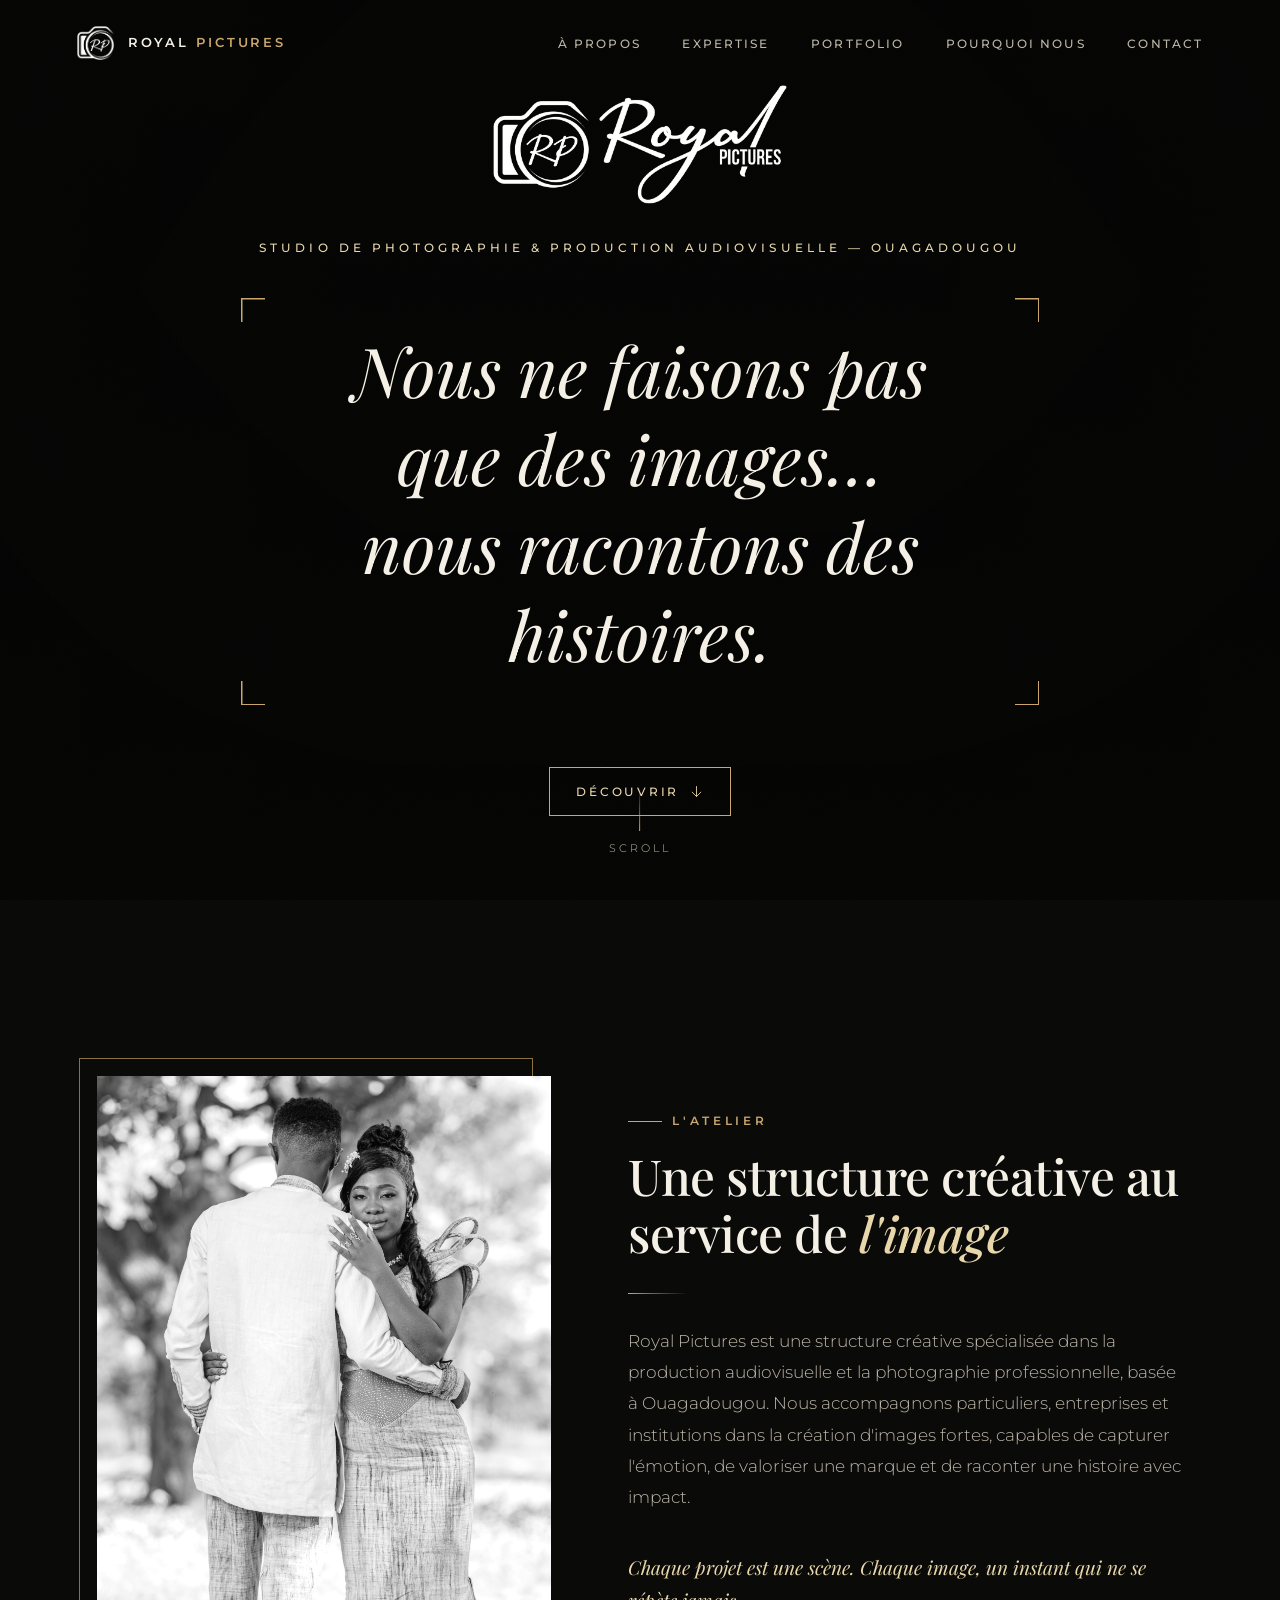
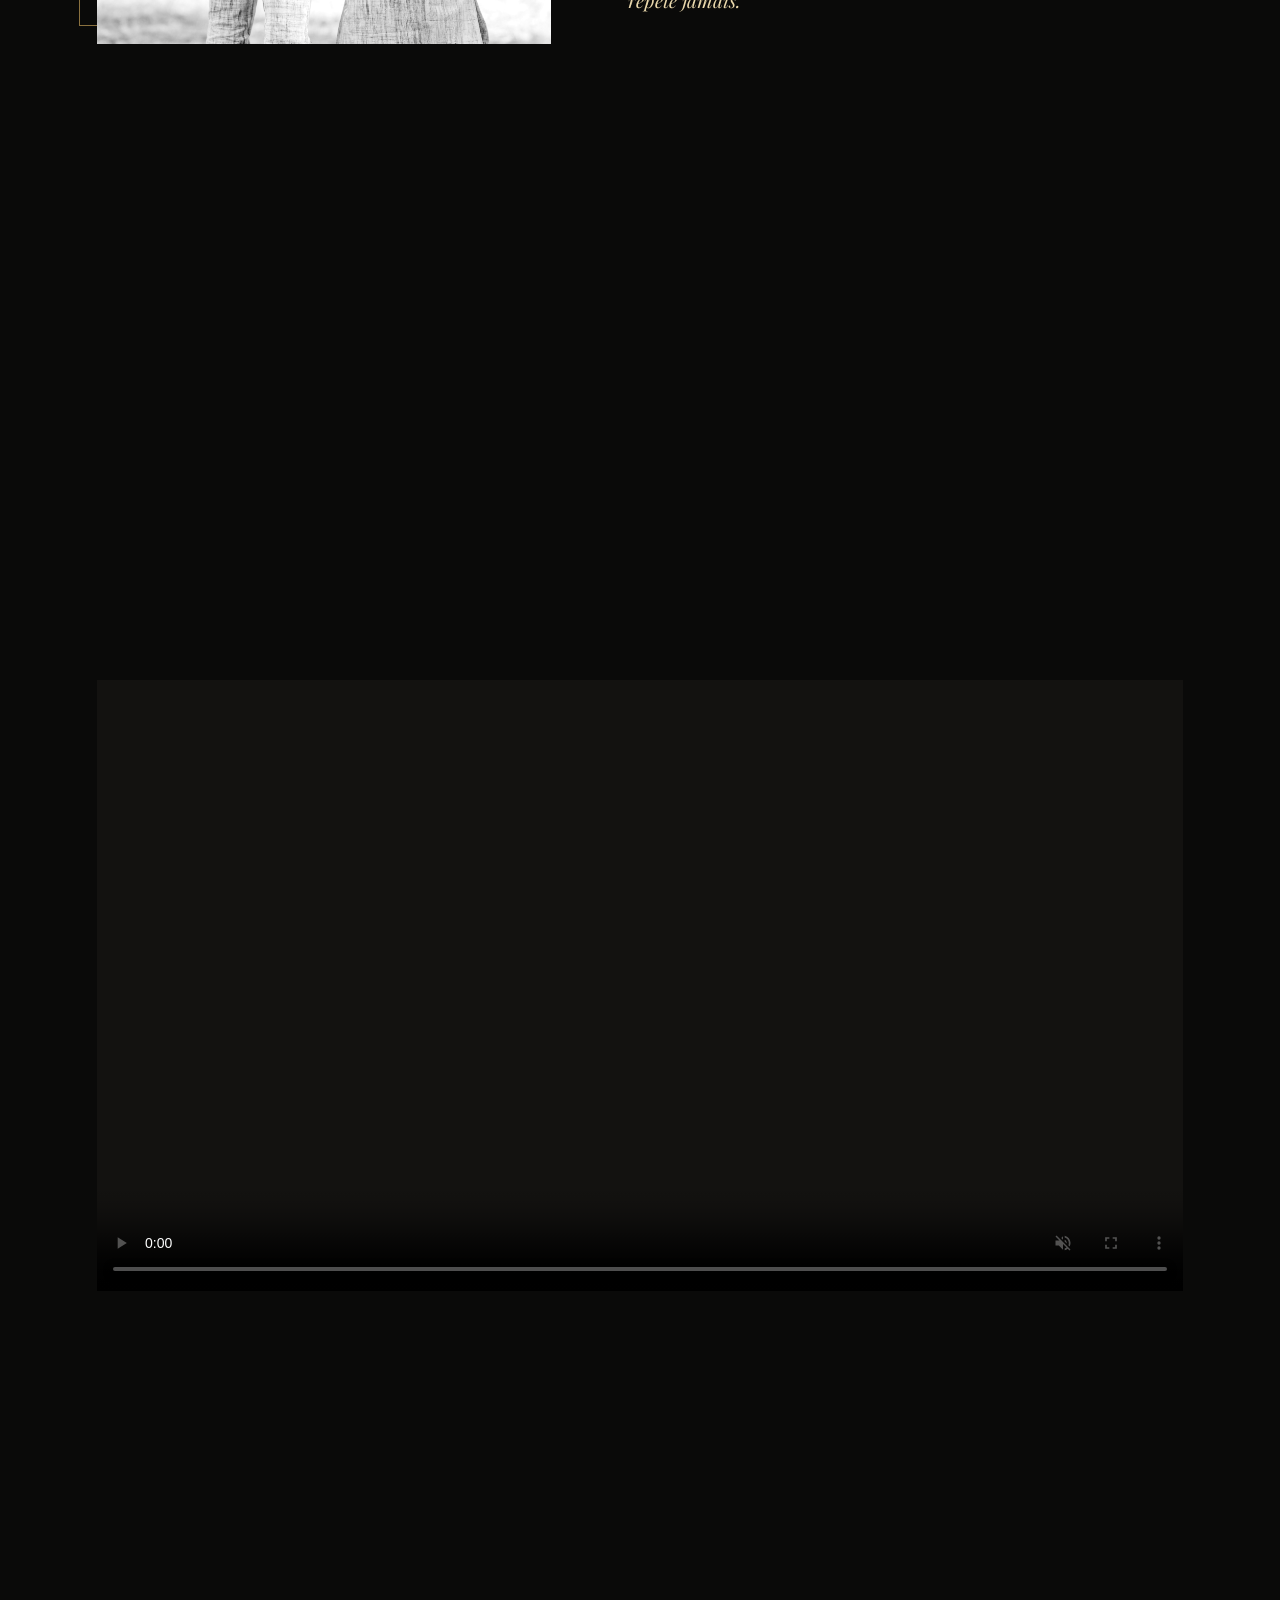
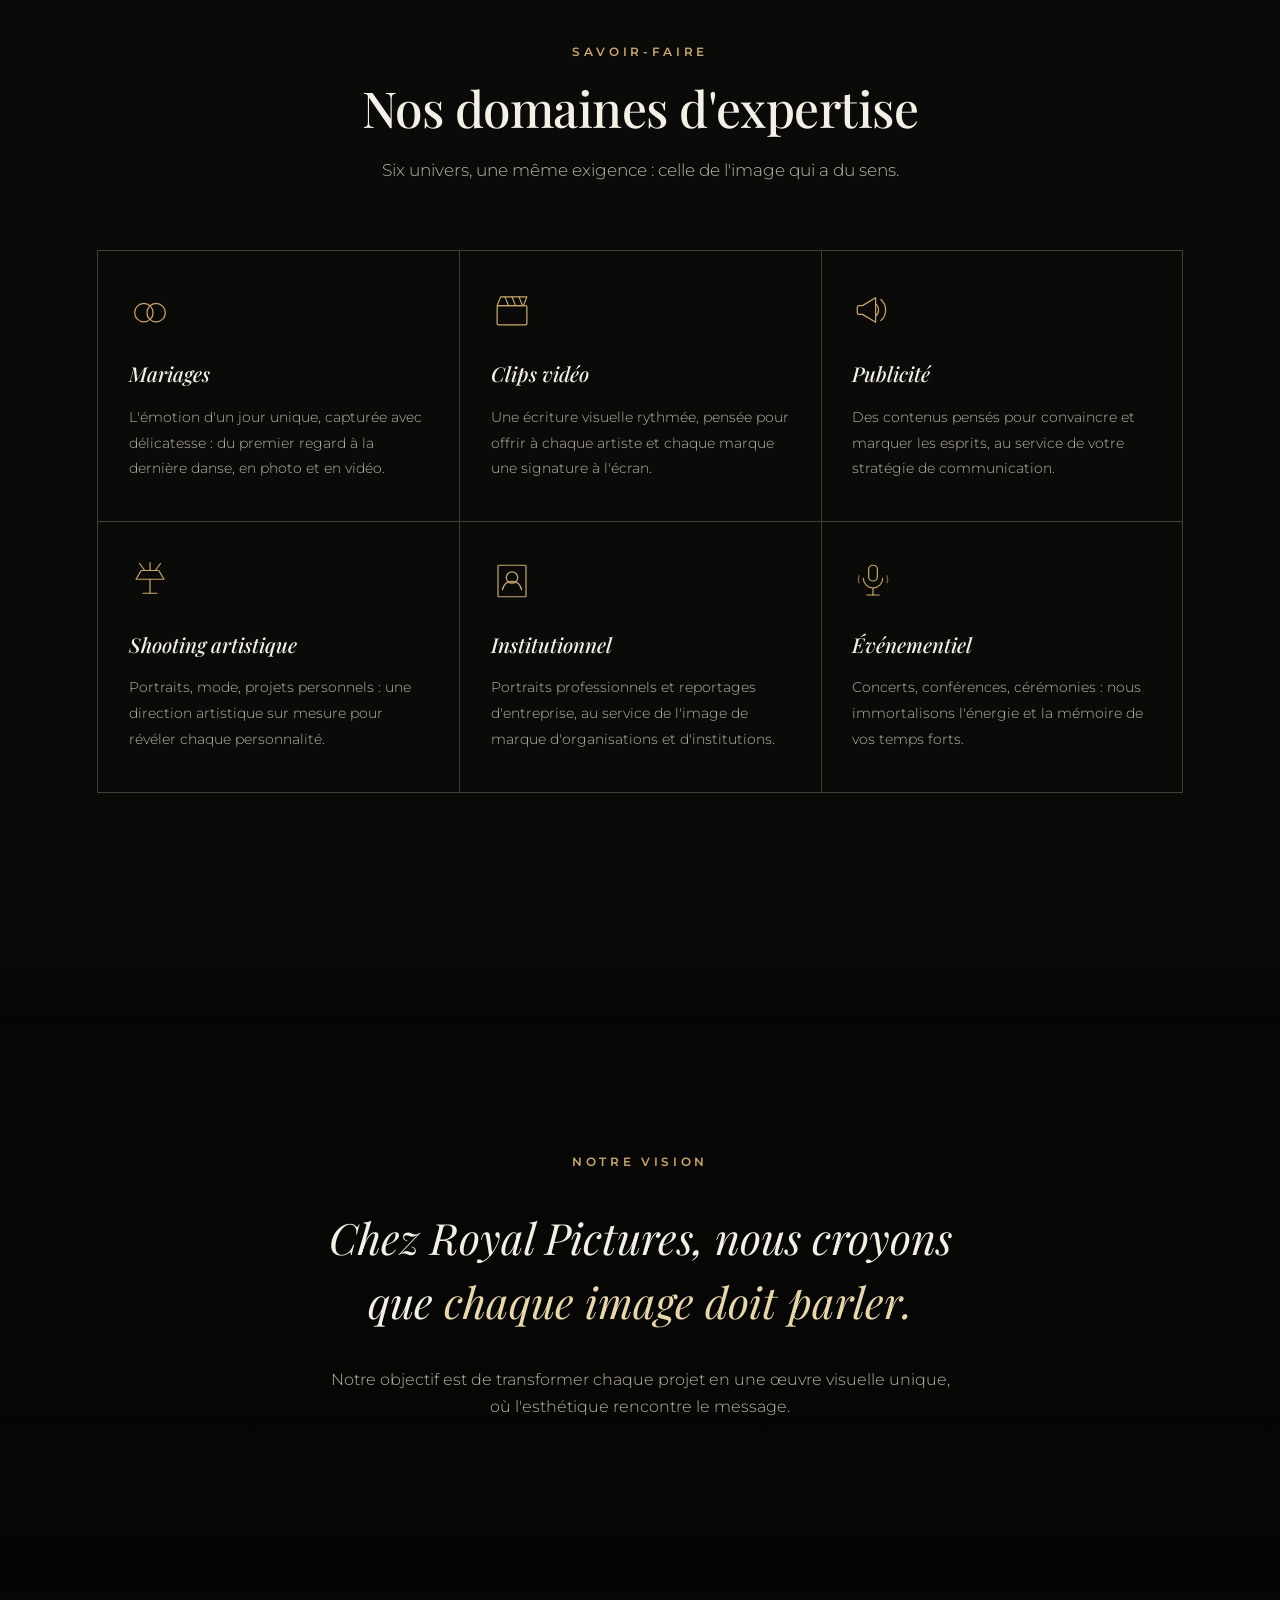
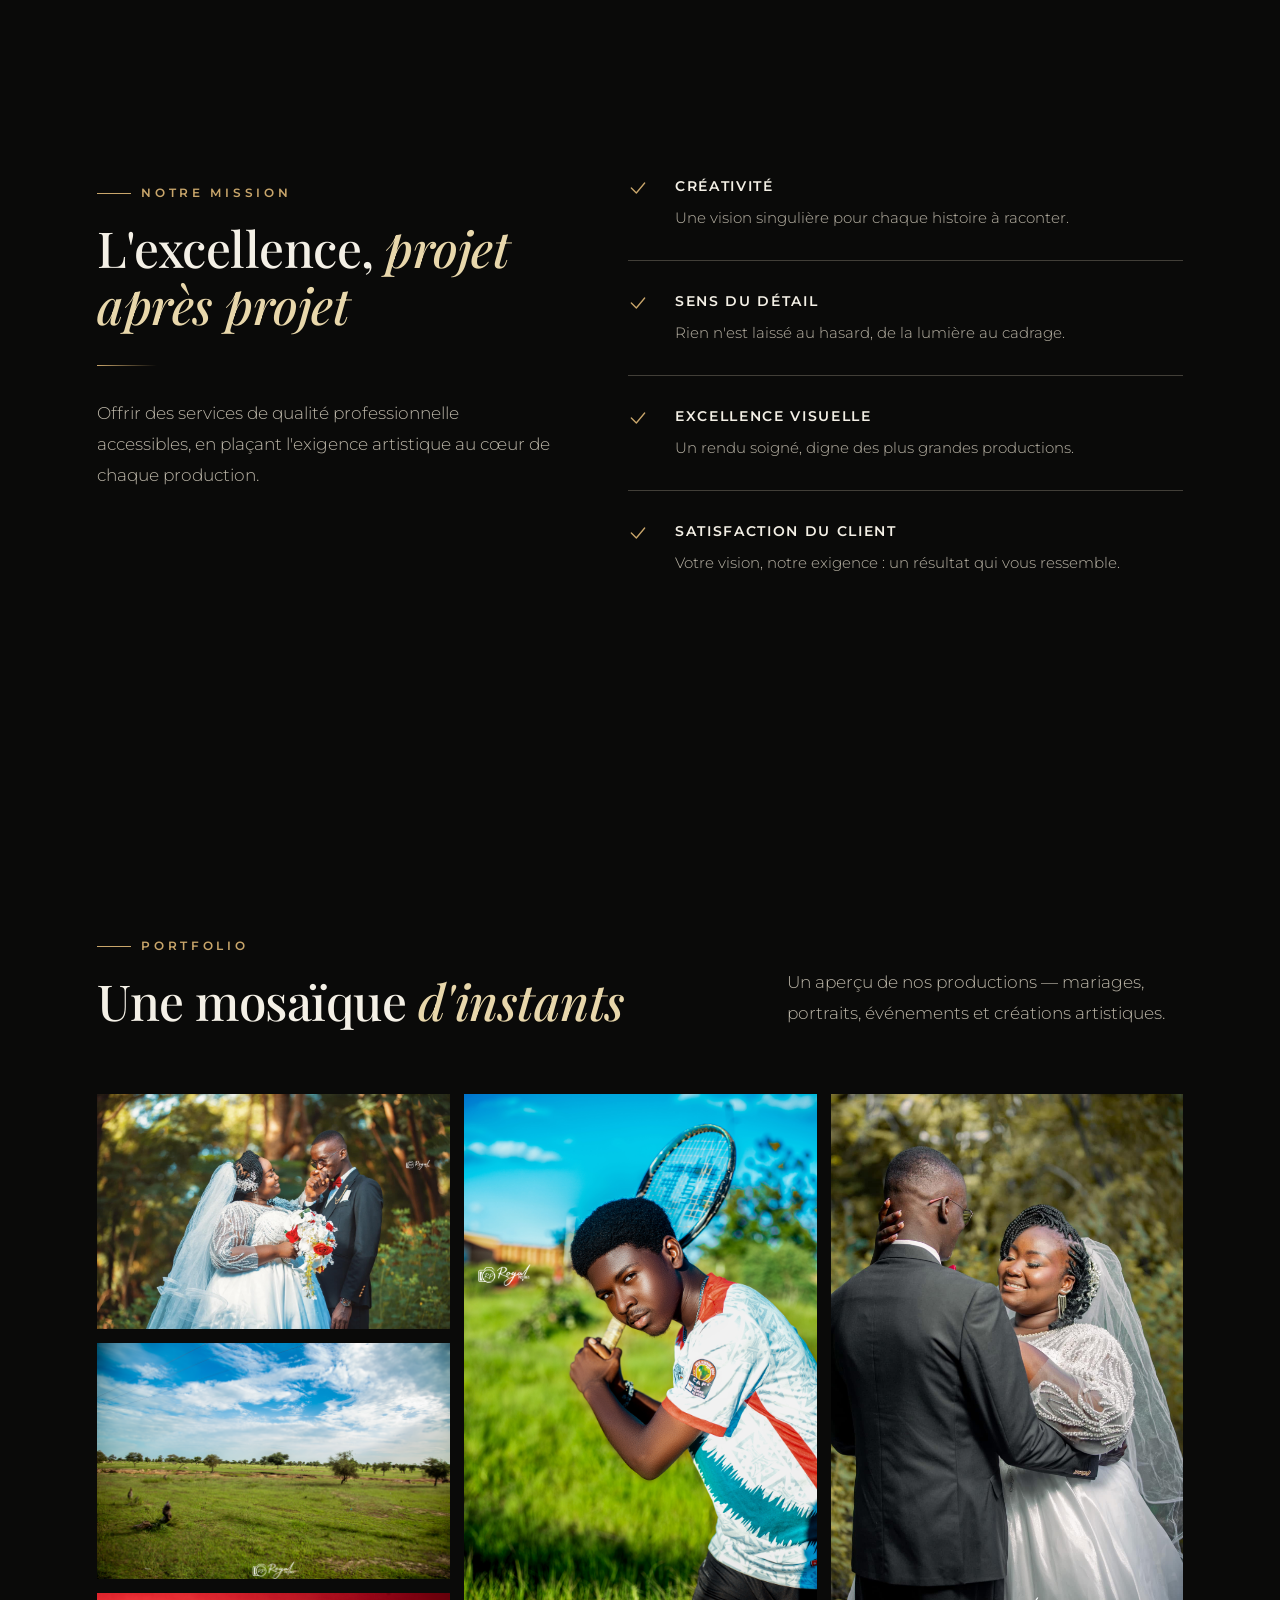
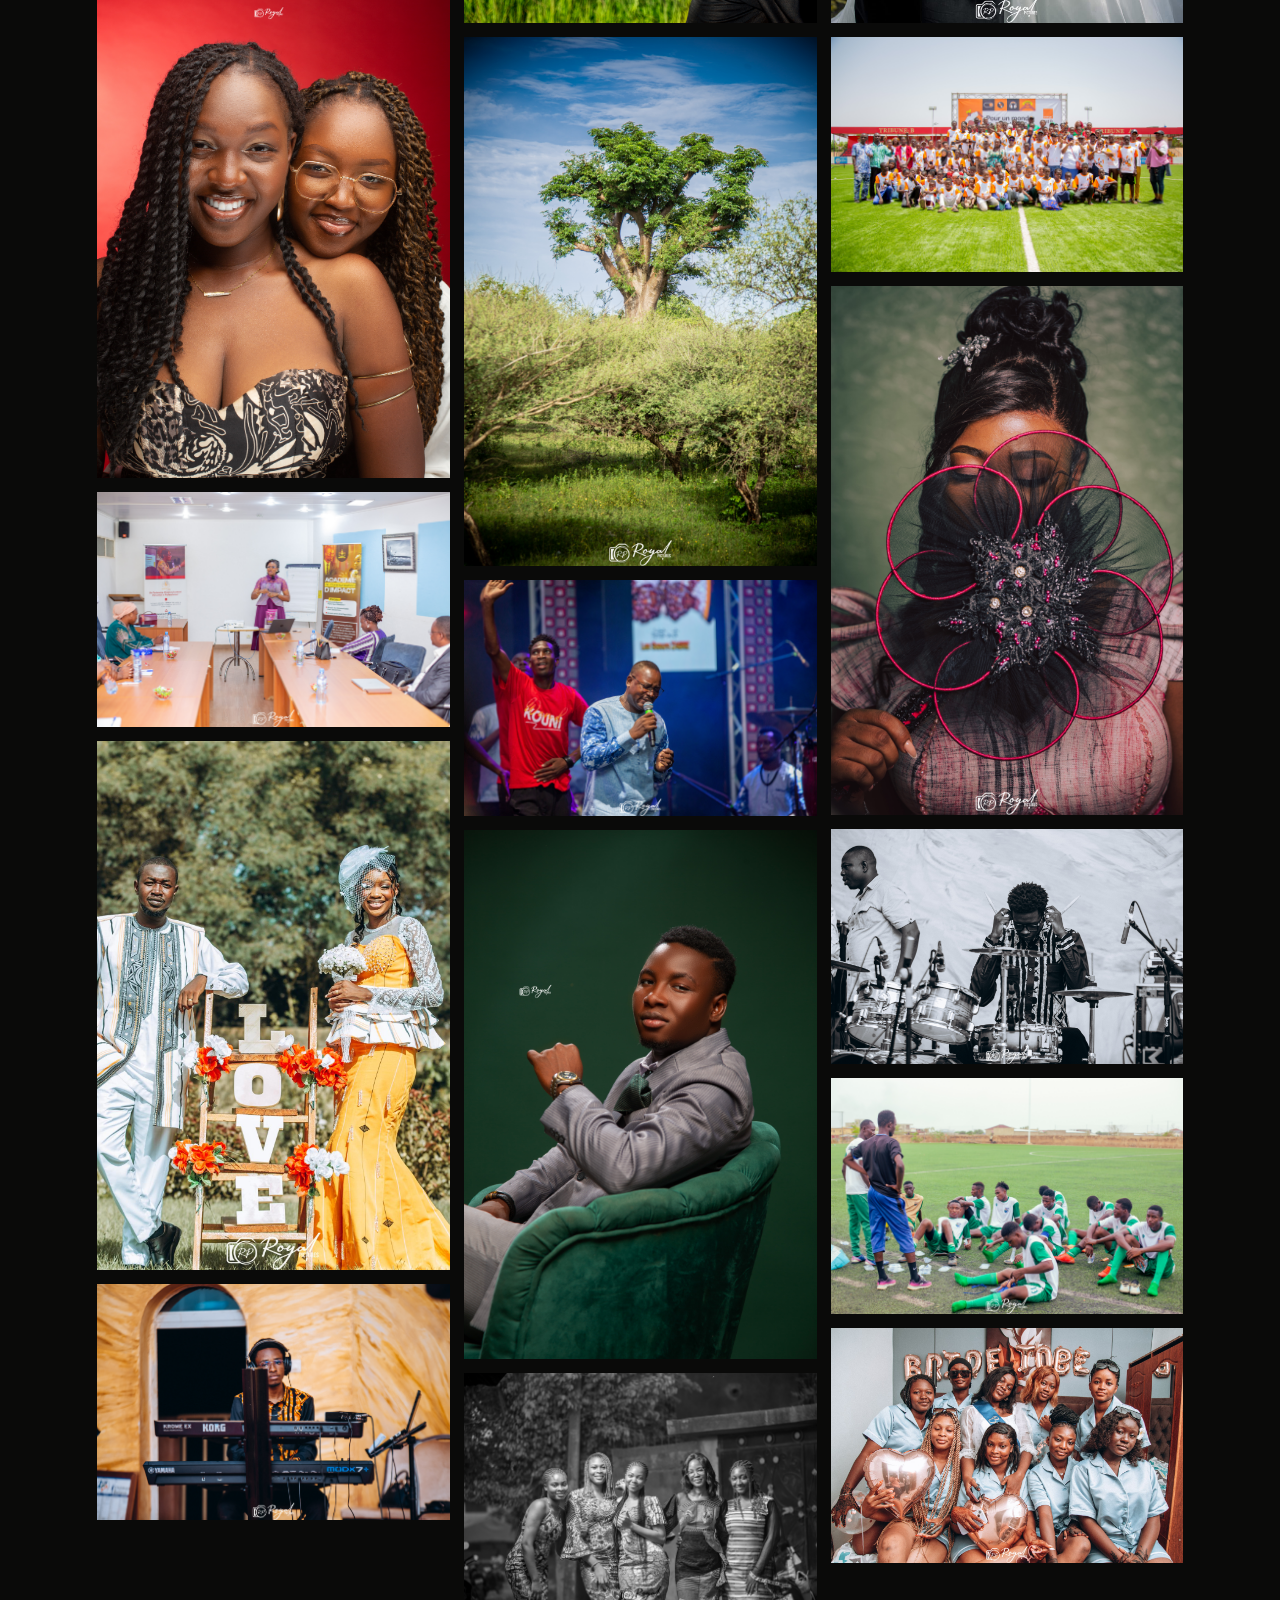
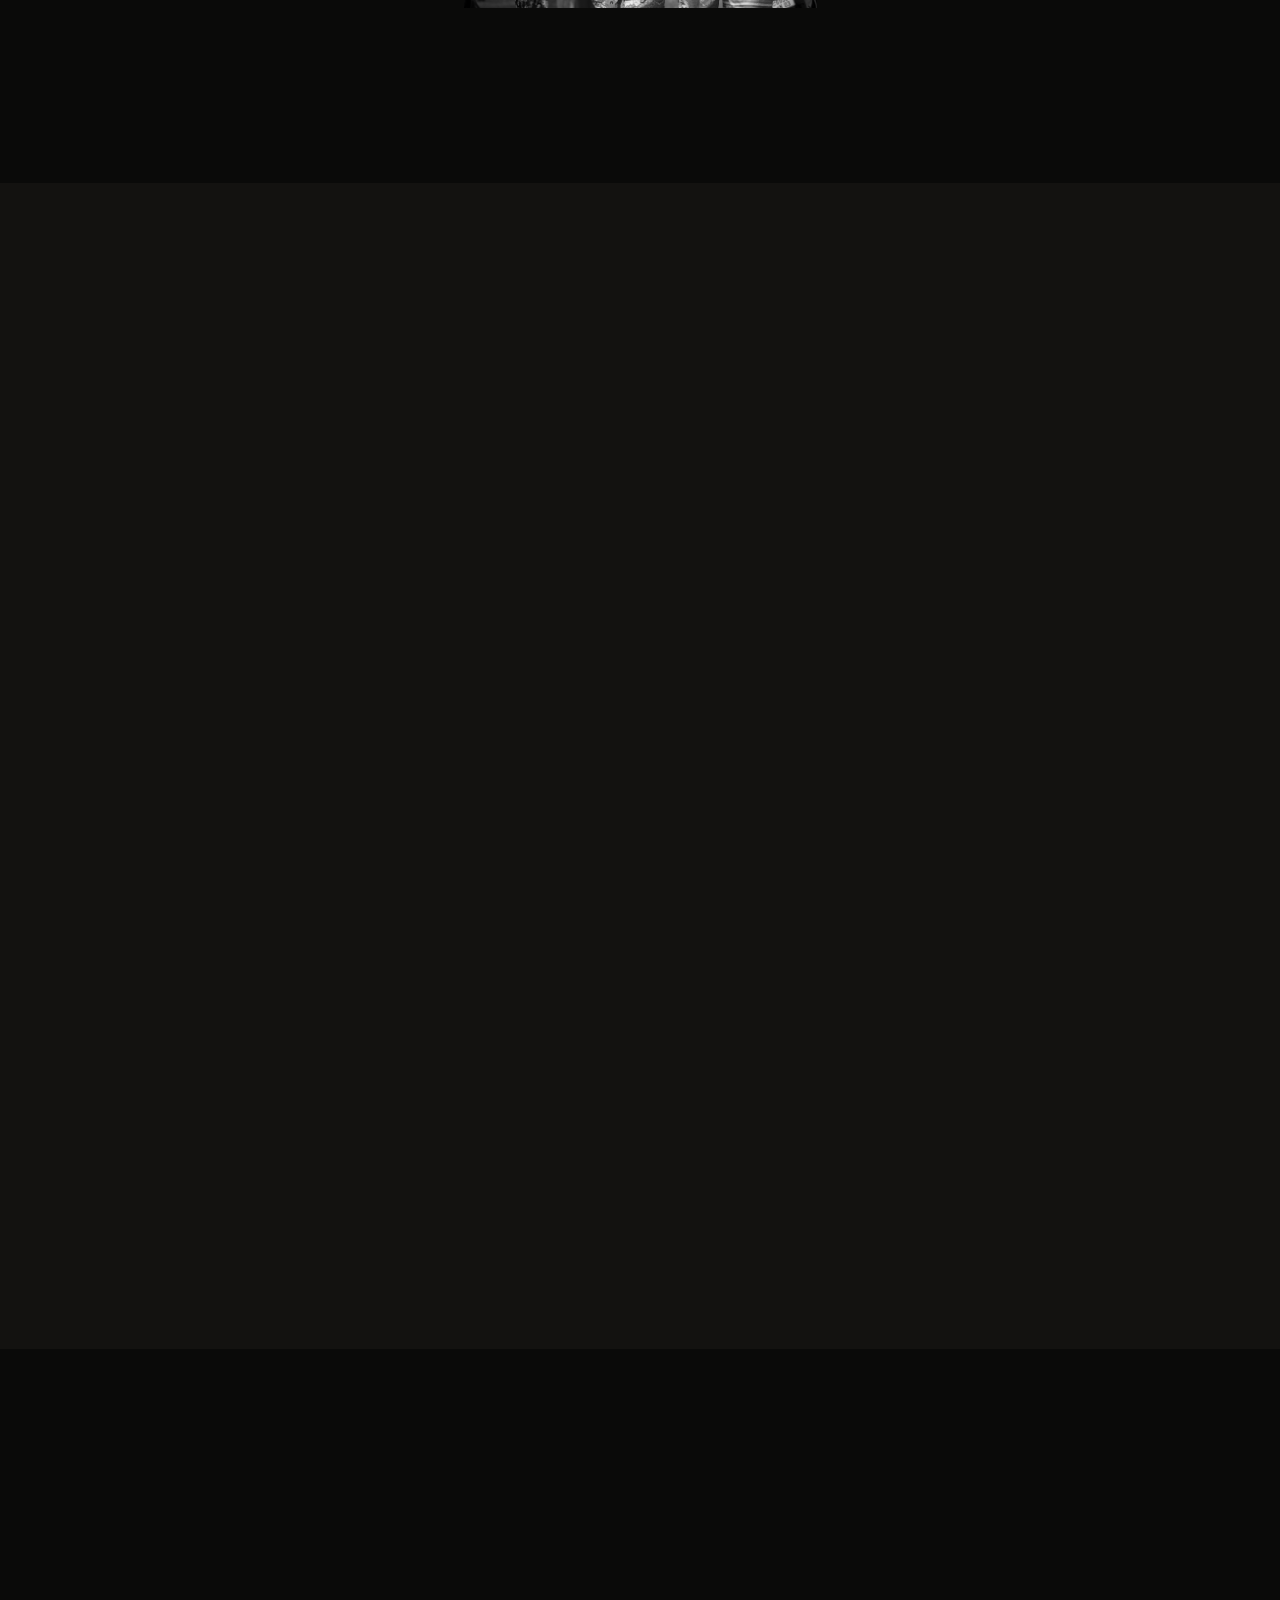
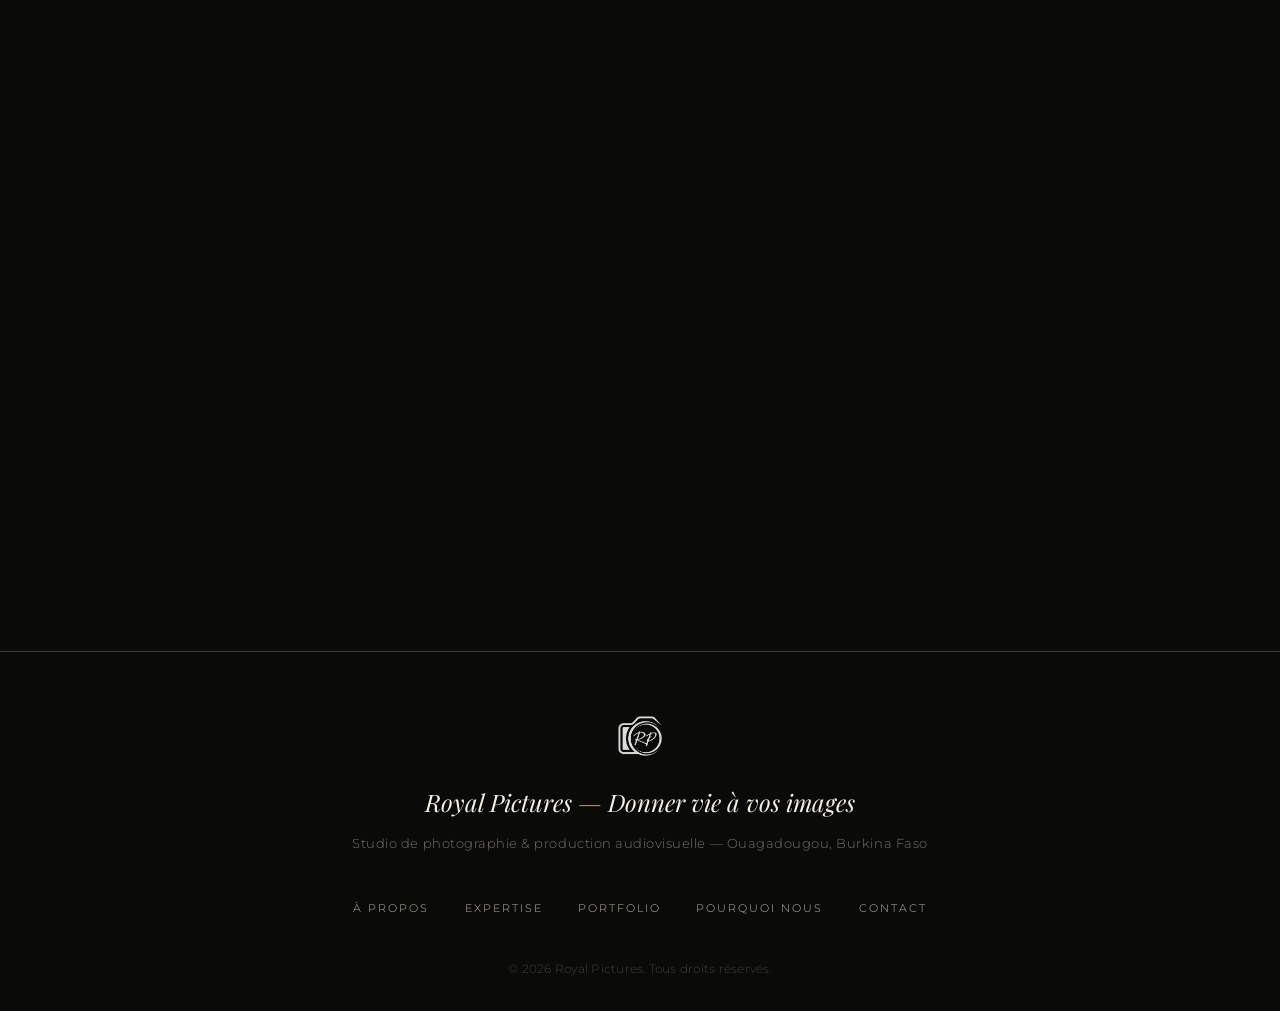
==== index.html @ 2897d371 "Premier Commit" ====
<!DOCTYPE html>
<html lang="fr">
<head>
<meta charset="UTF-8">
<meta name="viewport" content="width=device-width, initial-scale=1.0">
<title>Royal Pictures — Studio de Photographie &amp; Production Audiovisuelle | Ouagadougou</title>
<meta name="description" content="Royal Pictures — Studio de photographie et production audiovisuelle à Ouagadougou, Burkina Faso. Mariages, clips vidéo, publicité, portraits institutionnels et captation d'événements.">
<link rel="preconnect" href="https://fonts.googleapis.com">
<link rel="preconnect" href="https://fonts.gstatic.com" crossorigin>
<link href="https://fonts.googleapis.com/css2?family=Playfair+Display:ital,wght@0,400;0,500;0,600;0,700;1,400;1,500;1,600&family=Montserrat:wght@300;400;500;600;700&display=swap" rel="stylesheet">
<link rel="icon" href="data:image/svg+xml,<svg xmlns=%22http://www.w3.org/2000/svg%22 viewBox=%220 0 100 100%22><circle cx=%2250%22 cy=%2250%22 r=%2246%22 fill=%22%230b0b0a%22 stroke=%22%23c9a66b%22 stroke-width=%223%22/><text x=%2250%22 y=%2262%22 font-family=%22Georgia,serif%22 font-size=%2242%22 fill=%22%23c9a66b%22 text-anchor=%22middle%22>R</text></svg>">

<link rel="stylesheet" href="css/style.css">
</head>
<body>

<div class="grain" aria-hidden="true"></div>

<!-- ============ NAVIGATION ============ -->
<nav class="nav" id="nav">
  <a href="#top" class="nav__brand">
    <img src="assets/images/logo-icon.png" alt="Royal Pictures">
    <span class="nav__brand-text">ROYAL <span>PICTURES</span></span>
  </a>
  <ul class="nav__links">
    <li><a href="#apropos">À propos</a></li>
    <li><a href="#expertise">Expertise</a></li>
    <li><a href="#portfolio">Portfolio</a></li>
    <li><a href="#pourquoi">Pourquoi nous</a></li>
    <li><a href="#contact">Contact</a></li>
  </ul>
  <button class="nav__toggle" id="navToggle" aria-label="Ouvrir le menu" aria-expanded="false">
    <span></span><span></span><span></span>
  </button>
</nav>

<div class="nav__mobile" id="navMobile">
  <a href="#apropos">À propos</a>
  <a href="#expertise">Expertise</a>
  <a href="#portfolio">Portfolio</a>
  <a href="#pourquoi">Pourquoi nous</a>
  <a href="#contact">Contact</a>
</div>

<!-- ============ HERO ============ -->
<header class="hero" id="top">
  <!-- REMPLACER PAR VRAIE PHOTO/VIDÉO DU STUDIO (image de couverture immersive) -->
  <div class="hero__bg" id="heroBg"></div>
  <div class="hero__overlay"></div>
  <div class="hero__content">
    <img src="assets/images/logo-full.png" alt="Royal Pictures" class="hero__mark reveal">
    <span class="hero__eyebrow reveal reveal-delay-1">Studio de photographie &amp; production audiovisuelle — Ouagadougou</span>
    <div class="hero__frame frame-corners frame-corners--static reveal reveal-delay-2">
      <h1 class="hero__title">Nous ne faisons pas que des images…<br><span class="thin">nous racontons des histoires.</span></h1>
    </div>
    <div class="hero__cta reveal reveal-delay-3">
      <a href="#apropos" class="btn btn--gold">
        Découvrir
        <svg viewBox="0 0 24 24" fill="none" stroke="currentColor" stroke-width="1.4" stroke-linecap="round"><path d="M12 4v16M5 13l7 7 7-7"/></svg>
      </a>
    </div>
  </div>
  <div class="hero__scroll">
    <span class="hero__scroll-line"></span>
    <span class="hero__scroll-label">Scroll</span>
  </div>
</header>

<!-- ============ À PROPOS ============ -->
<section class="section about" id="apropos">
  <div class="container">
    <div class="about__grid">
      <div class="about__media-wrap reveal">
        <div class="about__media">
          <!-- REMPLACER PAR VRAIE PHOTO DU STUDIO / ÉQUIPE EN ACTION -->
          <img src="assets\images\Tradi_homme_dos__un_peu_NB_centralisé.jpeg" alt="Royal Pictures en tournage">
        </div>
      </div>
      <div class="about__text reveal reveal-delay-1">
        <span class="eyebrow">L'atelier</span>
        <h2 class="section-title">Une structure créative au service de <em>l'image</em></h2>
        <div class="rule-gold"></div>
        <p class="lede">
          Royal Pictures est une structure créative spécialisée dans la production audiovisuelle et la photographie professionnelle, basée à Ouagadougou. Nous accompagnons particuliers, entreprises et institutions dans la création d'images fortes, capables de capturer l'émotion, de valoriser une marque et de raconter une histoire avec impact.
        </p>
        <p class="about__signature">Chaque projet est une scène. Chaque image, un instant qui ne se répète jamais.</p>
      </div>
    </div>
  </div>
</section>

<!-- ============ SHOWREEL ============ -->
<section class="section showreel" id="showreel">
  <div class="container">
    <div class="showreel__head reveal">
      <span class="eyebrow">En mouvement</span>
      <h2 class="section-title">Voir <em>notre travail</em> en images</h2>
      <p class="lede">Un aperçu de notre approche du montage vidéo — rythme, lumière et narration.</p>
    </div>
    <div class="showreel__frame frame-corners reveal reveal-delay-1">
      <video
        class="showreel__video"
        id="showreelVideo"
        controls
        muted
        playsinline
        preload="metadata"
        poster="assets/images/showreel-poster.jpg">
        <source src="assets/images/IMG_1035.MP4" type="video/mp4">
        Votre navigateur ne supporte pas la lecture vidéo.
      </video>
      <button class="showreel__sound-toggle" id="showreelSoundToggle" aria-label="Activer le son">
        <svg viewBox="0 0 24 24" fill="none" stroke="currentColor" stroke-width="1.5" stroke-linecap="round" stroke-linejoin="round"><path d="M4 9v6h4l5 5V4L8 9H4z"/><line x1="17" y1="9" x2="22" y2="15"/><line x1="22" y1="9" x2="17" y2="15"/></svg>
        <span>Activer le son</span>
      </button>
    </div>
  </div>
</section>

<!-- ============ EXPERTISE ============ -->
<section class="section expertise" id="expertise">
  <div class="container">
    <div class="expertise__head reveal">
      <span class="eyebrow">Savoir-faire</span>
      <h2 class="section-title" style="max-width:none;">Nos domaines d'expertise</h2>
      <p class="lede">Six univers, une même exigence : celle de l'image qui a du sens.</p>
    </div>

    <div class="expertise__grid reveal">

      <div class="expertise__card">
        <div class="expertise__icon">
          <svg viewBox="0 0 48 48" fill="none" stroke="currentColor" stroke-width="1.4" stroke-linecap="round" stroke-linejoin="round">
            <circle cx="17" cy="27" r="10.5"/><circle cx="31" cy="27" r="10.5"/>
          </svg>
        </div>
        <h3>Mariages</h3>
        <p>L'émotion d'un jour unique, capturée avec délicatesse : du premier regard à la dernière danse, en photo et en vidéo.</p>
      </div>

      <div class="expertise__card">
        <div class="expertise__icon">
          <svg viewBox="0 0 48 48" fill="none" stroke="currentColor" stroke-width="1.4" stroke-linecap="round" stroke-linejoin="round">
            <rect x="7" y="19" width="34" height="22" rx="1.5"/>
            <path d="M7 19 L11 9 L41 9 L37 19 Z"/>
            <line x1="16" y1="9" x2="20" y2="19"/>
            <line x1="24" y1="9" x2="28" y2="19"/>
            <line x1="32" y1="9" x2="36" y2="19"/>
          </svg>
        </div>
        <h3>Clips vidéo</h3>
        <p>Une écriture visuelle rythmée, pensée pour offrir à chaque artiste et chaque marque une signature à l'écran.</p>
      </div>

      <div class="expertise__card">
        <div class="expertise__icon">
          <svg viewBox="0 0 48 48" fill="none" stroke="currentColor" stroke-width="1.4" stroke-linecap="round" stroke-linejoin="round">
            <path d="M6 21v6a2 2 0 002 2h4l15 9V10L12 19H8a2 2 0 00-2 2z"/>
            <path d="M27 17a9 9 0 010 14"/>
            <path d="M33 12a16 16 0 010 24"/>
          </svg>
        </div>
        <h3>Publicité</h3>
        <p>Des contenus pensés pour convaincre et marquer les esprits, au service de votre stratégie de communication.</p>
      </div>

      <div class="expertise__card">
        <div class="expertise__icon">
          <svg viewBox="0 0 48 48" fill="none" stroke="currentColor" stroke-width="1.4" stroke-linecap="round" stroke-linejoin="round">
            <path d="M14 12h20l6 10H8z"/>
            <line x1="24" y1="22" x2="24" y2="38"/>
            <line x1="16" y1="38" x2="32" y2="38"/>
            <line x1="18" y1="12" x2="12" y2="4"/>
            <line x1="24" y1="12" x2="24" y2="3"/>
            <line x1="30" y1="12" x2="36" y2="4"/>
          </svg>
        </div>
        <h3>Shooting artistique</h3>
        <p>Portraits, mode, projets personnels : une direction artistique sur mesure pour révéler chaque personnalité.</p>
      </div>

      <div class="expertise__card">
        <div class="expertise__icon">
          <svg viewBox="0 0 48 48" fill="none" stroke="currentColor" stroke-width="1.4" stroke-linecap="round" stroke-linejoin="round">
            <rect x="8" y="6" width="32" height="36" rx="1"/>
            <circle cx="24" cy="20" r="6.5"/>
            <path d="M13 34c1.5-6 5.5-9.5 11-9.5S33.5 28 35 34"/>
          </svg>
        </div>
        <h3>Institutionnel</h3>
        <p>Portraits professionnels et reportages d'entreprise, au service de l'image de marque d'organisations et d'institutions.</p>
      </div>

      <div class="expertise__card">
        <div class="expertise__icon">
          <svg viewBox="0 0 48 48" fill="none" stroke="currentColor" stroke-width="1.4" stroke-linecap="round" stroke-linejoin="round">
            <rect x="19" y="6" width="10" height="18" rx="5"/>
            <path d="M13 21a11 11 0 0022 0"/>
            <line x1="24" y1="32" x2="24" y2="40"/>
            <line x1="17" y1="40" x2="31" y2="40"/>
            <path d="M8 18c-1 3-1 6 0 8" opacity="0.6"/>
            <path d="M40 18c1 3 1 6 0 8" opacity="0.6"/>
          </svg>
        </div>
        <h3>Événementiel</h3>
        <p>Concerts, conférences, cérémonies : nous immortalisons l'énergie et la mémoire de vos temps forts.</p>
      </div>

    </div>
  </div>
</section>

<!-- ============ VISION ============ -->
<section class="vision">
  <!-- REMPLACER PAR VRAIE PHOTO (ambiance, backstage, ou œuvre marquante) -->
  <div class="vision__bg" id="visionBg"></div>
  <div class="vision__overlay"></div>
  <div class="vision__content reveal">
    <span class="eyebrow">Notre vision</span>
    <p class="vision__quote">Chez Royal Pictures, nous croyons que <em>chaque image doit parler.</em></p>
    <p class="vision__sub">Notre objectif est de transformer chaque projet en une œuvre visuelle unique, où l'esthétique rencontre le message.</p>
  </div>
</section>

<!-- ============ MISSION ============ -->
<section class="section mission" id="mission">
  <div class="container">
    <div class="mission__grid">
      <div class="mission__intro reveal">
        <span class="eyebrow">Notre mission</span>
        <h2 class="section-title">L'excellence, <em>projet après projet</em></h2>
        <div class="rule-gold"></div>
        <p class="lede">Offrir des services de qualité professionnelle accessibles, en plaçant l'exigence artistique au cœur de chaque production.</p>
      </div>
      <ul class="mission__values reveal reveal-delay-1">
        <li class="mission__value">
          <span class="mission__tick"><svg viewBox="0 0 24 24" fill="none" stroke="currentColor" stroke-width="1.6" stroke-linecap="round" stroke-linejoin="round"><path d="M4 12l6 6L20 6"/></svg></span>
          <div><h4>Créativité</h4><p>Une vision singulière pour chaque histoire à raconter.</p></div>
        </li>
        <li class="mission__value">
          <span class="mission__tick"><svg viewBox="0 0 24 24" fill="none" stroke="currentColor" stroke-width="1.6" stroke-linecap="round" stroke-linejoin="round"><path d="M4 12l6 6L20 6"/></svg></span>
          <div><h4>Sens du détail</h4><p>Rien n'est laissé au hasard, de la lumière au cadrage.</p></div>
        </li>
        <li class="mission__value">
          <span class="mission__tick"><svg viewBox="0 0 24 24" fill="none" stroke="currentColor" stroke-width="1.6" stroke-linecap="round" stroke-linejoin="round"><path d="M4 12l6 6L20 6"/></svg></span>
          <div><h4>Excellence visuelle</h4><p>Un rendu soigné, digne des plus grandes productions.</p></div>
        </li>
        <li class="mission__value">
          <span class="mission__tick"><svg viewBox="0 0 24 24" fill="none" stroke="currentColor" stroke-width="1.6" stroke-linecap="round" stroke-linejoin="round"><path d="M4 12l6 6L20 6"/></svg></span>
          <div><h4>Satisfaction du client</h4><p>Votre vision, notre exigence : un résultat qui vous ressemble.</p></div>
        </li>
      </ul>
    </div>
  </div>
</section>

<!-- ============ GALERIE / PORTFOLIO ============ -->
<section class="section gallery" id="portfolio">
  <div class="container">
    <div class="gallery__head reveal">
      <div>
        <span class="eyebrow">Portfolio</span>
        <h2 class="section-title" style="max-width:none;">Une mosaïque <em>d'instants</em></h2>
      </div>
      <p class="lede" style="max-width: 36ch;">Un aperçu de nos productions — mariages, portraits, événements et créations artistiques.</p>
    </div>

    <!-- TOUTES LES IMAGES CI-DESSOUS SONT DES PLACEHOLDERS : REMPLACER src PAR LES VRAIES PHOTOS DU STUDIO -->
    <div class="gallery__masonry reveal">

      <div class="gallery__item frame-corners" data-full="assets/images/Sepho_et_mari.jpeg" data-cap="Mariage" data-title="Un geste de tendresse">
        <img src="assets/images/Sepho_et_mari.jpeg" alt="Mariage — le marié embrasse la main de la mariée — Royal Pictures" loading="lazy">
        <div class="gallery__caption"><span>Mariage</span><p>Un geste de tendresse</p></div>
      </div>

      <div class="gallery__item frame-corners" data-full="assets/images/Portrait.jpeg" data-cap="Shooting artistique" data-title="Paysage à ciel ouvert">
        <img src="assets/images/Portrait.jpeg" alt="Paysage nature, ciel nuageux — Royal Pictures" loading="lazy">
        <div class="gallery__caption"><span>Shooting artistique</span><p>Paysage à ciel ouvert</p></div>
      </div>

      <div class="gallery__item frame-corners" data-full="assets/images/shooting_lalay_et_amie.jpeg" data-cap="Portrait" data-title="Complicité en studio">
        <img src="assets/images/shooting_lalay_et_amie.jpeg" alt="Portrait artistique, deux amies en studio — Royal Pictures" loading="lazy">
        <div class="gallery__caption"><span>Portrait</span><p>Complicité en studio</p></div>
      </div>

      <div class="gallery__item frame-corners" data-full="assets/images/conf_Eldaa.jpg" data-cap="Institutionnel" data-title="Prise de parole">
        <img src="assets/images/conf_Eldaa.jpg" alt="Conférencière s'adressant à son audience — Royal Pictures" loading="lazy">
        <div class="gallery__caption"><span>Institutionnel</span><p>Prise de parole</p></div>
      </div>

      <div class="gallery__item frame-corners gallery__item--tall" data-full="assets/images/Jo_et_femme_Tradi.jpeg" data-cap="Mariage" data-title="Mariage traditionnel">
        <img src="assets/images/Jo_et_femme_Tradi.jpeg" alt="Mariage traditionnel, couple en tenue traditionnelle — Royal Pictures" loading="lazy">
        <div class="gallery__caption"><span>Mariage</span><p>Mariage traditionnel</p></div>
      </div>

      <div class="gallery__item frame-corners" data-full="assets/images/tsadok.jpg" data-cap="Événementiel" data-title="Le pianiste">
        <img src="assets/images/tsadok.jpg" alt="Concert live, pianiste en scène — Royal Pictures" loading="lazy">
        <div class="gallery__caption"><span>Événementiel</span><p>Le pianiste</p></div>
      </div>

      <div class="gallery__item frame-corners" data-full="assets/images/portrait_qlq1.jpeg" data-cap="Shooting artistique" data-title="Mise en scène sportive">
        <img src="assets/images/portrait_qlq1.jpeg" alt="Shooting artistique en extérieur avec une raquette de tennis — Royal Pictures" loading="lazy">
        <div class="gallery__caption"><span>Shooting artistique</span><p>Mise en scène sportive</p></div>
      </div>

      <div class="gallery__item frame-corners gallery__item--tall" data-full="assets/images/Arbre.jpeg" data-cap="Shooting artistique" data-title="Sous les arbres">
        <img src="assets/images/Arbre.jpeg" alt="Shooting nature, grand arbre et arbustes verts — Royal Pictures" loading="lazy">
        <div class="gallery__caption"><span>Shooting artistique</span><p>Sous les arbres</p></div>
      </div>

      <div class="gallery__item frame-corners" data-full="assets/images/Dedicace-68.jpg" data-cap="Événementiel" data-title="Sur scène">
        <img src="assets/images/Dedicace-68.jpg" alt="Concert live, chanteur au micro avec danseur — Royal Pictures" loading="lazy">
        <div class="gallery__caption"><span>Événementiel</span><p>Sur scène</p></div>
      </div>

      <div class="gallery__item frame-corners" data-full="assets/images/Prophet_Emma.jpeg" data-cap="Shooting Studio" data-title="Élégance en studio">
        <img src="assets/images/Prophet_Emma.jpeg" alt="Portrait en studio, personne assise dans un fauteuil — Royal Pictures" loading="lazy">
        <div class="gallery__caption"><span>Shooting Studio</span><p>Élégance en studio</p></div>
      </div>

      <div class="gallery__item frame-corners" data-full="assets/images/ensembl_ash_et_autre.jpg" data-cap="Portrait" data-title="Portrait de groupe">
        <img src="assets/images/ensembl_ash_et_autre.jpg" alt="Portrait de groupe en noir et blanc, en extérieur — Royal Pictures" loading="lazy">
        <div class="gallery__caption"><span>Portrait</span><p>Portrait de groupe</p></div>
      </div>

      <div class="gallery__item frame-corners" data-full="assets/images/Sepho_et_marie_DosMarie.jpeg" data-cap="Mariage" data-title="Un regard partagé">
        <img src="assets/images/Sepho_et_marie_DosMarie.jpeg" alt="Mariage, les mariés se regardant, le marié de dos — Royal Pictures" loading="lazy">
        <div class="gallery__caption"><span>Mariage</span><p>Un regard partagé</p></div>
      </div>

      <div class="gallery__item frame-corners" data-full="assets/images/orange_ensemble.jpg" data-cap="Événementiel" data-title="Activation de marque">
        <img src="assets/images/orange_ensemble.jpg" alt="Photo d'ensemble lors d'un événement organisé par Orange BF — Royal Pictures" loading="lazy">
        <div class="gallery__caption"><span>Événementiel</span><p>Activation de marque</p></div>
      </div>

      <div class="gallery__item frame-corners" data-full="assets/images/femme_tradi_un_peu_N_et_B.jpeg" data-cap="Mariage" data-title="Derrière l'éventail">
        <img src="assets/images/femme_tradi_un_peu_N_et_B.jpeg" alt="Mariage traditionnel, shooting studio, visage caché derrière un éventail — Royal Pictures" loading="lazy">
        <div class="gallery__caption"><span>Mariage</span><p>Derrière l'éventail</p></div>
      </div>

      <div class="gallery__item frame-corners" data-full="assets/images/batteur.jpg" data-cap="Événementiel" data-title="Le batteur">
        <img src="assets/images/batteur.jpg" alt="Concert live, batteur ajustant ses in-ears, noir et blanc — Royal Pictures" loading="lazy">
        <div class="gallery__caption"><span>Événementiel</span><p>Le batteur</p></div>
      </div>

      <div class="gallery__item frame-corners" data-full="assets/images/foot.jpg" data-cap="Événementiel" data-title="Pause tactique">
        <img src="assets/images/foot.jpg" alt="Joueurs de football en pause, coach leur parlant — Royal Pictures" loading="lazy">
        <div class="gallery__caption"><span>Événementiel</span><p>Pause tactique</p></div>
      </div>

      <div class="gallery__item frame-corners" data-full="assets/images/Shooting_Anniv_Filles.jpeg" data-cap="Événementiel" data-title="Entre amies">
        <img src="assets/images/Shooting_Anniv_Filles.jpeg" alt="Soirée entre amies, groupe de filles — Royal Pictures" loading="lazy">
        <div class="gallery__caption"><span>Événementiel</span><p>Entre amies</p></div>
      </div>
    </div>
</div>
  </div>
</section>

<!-- ============ POURQUOI ROYAL PICTURES ============ -->
<section class="section why" id="pourquoi">
  <div class="container">
    <div class="why__head reveal">
      <span class="eyebrow">Pourquoi nous</span>
      <h2 class="section-title">Pourquoi choisir <em>Royal Pictures</em></h2>
    </div>
    <div class="why__list reveal reveal-delay-1">
      <div class="why__item">
        <h3>Une approche moderne et créative</h3>
        <p>Nous puisons dans les codes actuels de l'image pour proposer un rendu qui ne ressemble à aucun autre.</p>
      </div>
      <div class="why__item">
        <h3>Une équipe passionnée et engagée</h3>
        <p>Chaque projet est traité avec la même rigueur, du premier échange à la livraison finale.</p>
      </div>
      <div class="why__item">
        <h3>Un rendu cinématographique et professionnel</h3>
        <p>Lumière, cadrage, montage : une esthétique pensée comme au cinéma, jusque dans les moindres détails.</p>
      </div>
      <div class="why__item">
        <h3>Une maîtrise des codes institutionnels et événementiels</h3>
        <p>Nous savons nous adapter aux exigences protocolaires comme à l'énergie brute d'un évènement live.</p>
      </div>
      <div class="why__item">
        <h3>Une capacité à capter les moments authentiques</h3>
        <p>Au-delà de la technique, notre priorité reste l'émotion réelle — celle qui ne se met jamais en scène.</p>
      </div>
    </div>
  </div>
</section>

<!-- ============ CONTACT ============ -->
<section class="section contact" id="contact">
  <div class="container">
    <div class="contact__grid">
      <div class="contact__info reveal">
        <span class="eyebrow">Contact</span>
        <h2 class="section-title">Racontons <em>votre histoire</em></h2>
        <div class="rule-gold"></div>
        <p class="lede contact__lede">Un projet en tête ? Parlons-en — nous serons heureux de vous accompagner du premier échange jusqu'à la livraison de vos images.</p>

        <ul class="contact__list">
          <li>
            <span class="ic"><svg viewBox="0 0 24 24" fill="none" stroke="currentColor" stroke-width="1.5" stroke-linecap="round" stroke-linejoin="round"><path d="M4 5c0-1 1-2 2-2h2l2 5-2 2c1 3 3 5 6 6l2-2 5 2v2c0 1-1 2-2 2C10 20 4 14 4 5z"/></svg></span>
            <span><a href="tel:+22651183211">+226 51 18 32 11</a> &nbsp;/&nbsp; <a href="tel:+22605912504">+226 05 91 25 04</a></span>
          </li>
          <li>
            <span class="ic"><svg viewBox="0 0 24 24" fill="none" stroke="currentColor" stroke-width="1.5" stroke-linecap="round" stroke-linejoin="round"><path d="M20 10c0 5.5-8 12-8 12s-8-6.5-8-12a8 8 0 0116 0z"/><circle cx="12" cy="10" r="3"/></svg></span>
            <span>Ouagadougou, Burkina&nbsp;Faso</span>
          </li>
          <li>
            <span class="ic"><svg viewBox="0 0 24 24" fill="none" stroke="currentColor" stroke-width="1.5" stroke-linecap="round" stroke-linejoin="round"><path d="M20 15a2 2 0 01-2 2H7l-4 4V5a2 2 0 012-2h13a2 2 0 012 2v10z"/></svg></span>
            <span><a href="https://wa.me/22605912504" target="_blank" rel="noopener">Discuter sur WhatsApp</a></span>
          </li>
        </ul>

        <div class="contact__socials">
          <a href="https://www.facebook.com/share/1AdeARZ5Bo/?mibextid=wwXIfr" target="_blank" rel="noopener">Facebook</a>
          <a href="#" target="_blank" rel="noopener">Instagram</a>
        </div>
      </div>

      <form class="form reveal reveal-delay-1" id="contactForm">
        <div class="form__row">
          <label for="fname">Nom complet</label>
          <input type="text" id="fname" name="name" required placeholder="Votre nom">
        </div>
        <div class="form__row">
          <label for="femail">Email</label>
          <input type="email" id="femail" name="email" required placeholder="vous@exemple.com">
        </div>
        <div class="form__row">
          <label for="fmsg">Message</label>
          <textarea id="fmsg" name="message" required placeholder="Parlez-nous de votre projet…"></textarea>
        </div>
        <div>
          <button type="submit" class="btn btn--gold">
            Envoyer le message
            <svg viewBox="0 0 24 24" fill="none" stroke="currentColor" stroke-width="1.4" stroke-linecap="round" stroke-linejoin="round"><path d="M22 2L11 13M22 2l-7 20-4-9-9-4 20-7z"/></svg>
          </button>
          <p class="form__note" style="margin-top:1rem;">L'envoi ouvre votre application mail avec le message pré-rempli.</p>
          <p class="form__status" id="formStatus"></p>
        </div>
      </form>
    </div>
  </div>
</section>

<!-- ============ FOOTER ============ -->
<footer class="footer">
  <div class="container">
    <img src="assets/images/logo-icon.png" alt="Royal Pictures" class="footer__mark">
    <p class="footer__signature">Royal Pictures <span>—</span> Donner vie à vos images</p>
    <p class="footer__tagline">Studio de photographie &amp; production audiovisuelle — Ouagadougou, Burkina Faso</p>
    <ul class="footer__nav">
      <li><a href="#apropos">À propos</a></li>
      <li><a href="#expertise">Expertise</a></li>
      <li><a href="#portfolio">Portfolio</a></li>
      <li><a href="#pourquoi">Pourquoi nous</a></li>
      <li><a href="#contact">Contact</a></li>
    </ul>
    <p class="footer__copy">© <span id="year"></span> Royal Pictures. Tous droits réservés.</p>
  </div>
</footer>

<!-- ============ LIGHTBOX ============ -->
<div class="lightbox" id="lightbox" role="dialog" aria-modal="true" aria-hidden="true">
  <button class="lightbox__prev" id="lbPrev" aria-label="Image précédente">
    <svg viewBox="0 0 24 24" fill="none" stroke="currentColor" stroke-width="1.4" stroke-linecap="round" stroke-linejoin="round"><path d="M15 18l-6-6 6-6"/></svg>
  </button>
  <img class="lightbox__img" id="lbImg" src="" alt="">
  <button class="lightbox__next" id="lbNext" aria-label="Image suivante">
    <svg viewBox="0 0 24 24" fill="none" stroke="currentColor" stroke-width="1.4" stroke-linecap="round" stroke-linejoin="round"><path d="M9 18l6-6-6-6"/></svg>
  </button>
  <button class="lightbox__close" id="lbClose" aria-label="Fermer">
    <svg viewBox="0 0 24 24" fill="none" stroke="currentColor" stroke-width="1.4" stroke-linecap="round" stroke-linejoin="round"><path d="M6 6l12 12M18 6L6 18"/></svg>
  </button>
</div>

<script src="js/script.js" defer></script>
</body>
</html>
---- css/style.css ----
/* ============================================
   ROYAL PICTURES — DESIGN TOKENS
   ============================================ */
:root{
  /* couleurs */
  --noir:        #0a0a09;
  --noir-deep:   #050504;
  --panel:       #131210;
  --panel-2:     #1b1a17;
  --blanc:       #f4f0e6;
  --gris-clair:  #bcb6a8;
  --gris:        #79746a;
  --gris-fonce:  #423f38;
  --or:          #c9a66b;
  --or-clair:    #e8d7ab;
  --or-fonce:    #8a713f;

  /* typographie */
  --serif: 'Playfair Display', Georgia, serif;
  --sans: 'Montserrat', -apple-system, BlinkMacSystemFont, sans-serif;

  /* espacements */
  --space-xs: 0.5rem;
  --space-sm: 1rem;
  --space-md: 2rem;
  --space-lg: 4rem;
  --space-xl: 7rem;
  --space-2xl: 11rem;

  /* transitions */
  --ease: cubic-bezier(0.22, 1, 0.36, 1);
  --t-fast: 0.35s;
  --t-med: 0.6s;
  --t-slow: 1s;

  --container: 1240px;
}

*, *::before, *::after{ box-sizing: border-box; }

html{
  scroll-behavior: smooth;
  scroll-padding-top: 90px;
}

@media (prefers-reduced-motion: reduce){
  html{ scroll-behavior: auto; }
  *, *::before, *::after{
    animation-duration: 0.01ms !important;
    animation-iteration-count: 1 !important;
    transition-duration: 0.01ms !important;
    scroll-behavior: auto !important;
  }
}

body{
  margin: 0;
  background: var(--noir);
  color: var(--blanc);
  font-family: var(--sans);
  font-weight: 300;
  font-size: 16px;
  line-height: 1.7;
  -webkit-font-smoothing: antialiased;
  overflow-x: hidden;
}

img{ max-width: 100%; display: block; }

a{ color: inherit; text-decoration: none; }

::selection{ background: var(--or); color: var(--noir-deep); }

/* scrollbar */
::-webkit-scrollbar{ width: 10px; }
::-webkit-scrollbar-track{ background: var(--noir-deep); }
::-webkit-scrollbar-thumb{ background: var(--gris-fonce); border-radius: 0; }
::-webkit-scrollbar-thumb:hover{ background: var(--or-fonce); }
*{ scrollbar-width: thin; scrollbar-color: var(--gris-fonce) var(--noir-deep); }

/* focus visibility */
a:focus-visible, button:focus-visible, input:focus-visible, textarea:focus-visible{
  outline: 1px solid var(--or);
  outline-offset: 4px;
}

h1,h2,h3,h4{
  font-family: var(--serif);
  font-weight: 500;
  margin: 0;
  color: var(--blanc);
}

p{ margin: 0; }

.container{
  max-width: var(--container);
  margin: 0 auto;
  padding: 0 6vw;
}

@media (min-width: 1400px){
  .container{ padding: 0 3vw; }
}

/* eyebrow / label style — credits générique de cinéma */
.eyebrow{
  display: inline-flex;
  align-items: center;
  gap: 0.9em;
  font-family: var(--sans);
  font-size: 0.72rem;
  font-weight: 600;
  letter-spacing: 0.32em;
  text-transform: uppercase;
  color: var(--or);
  margin-bottom: var(--space-sm);
}
.eyebrow::before{
  content: "";
  width: 34px;
  height: 1px;
  background: var(--or);
  display: inline-block;
}

.section-title{
  font-size: clamp(2rem, 4vw, 3.1rem);
  line-height: 1.15;
  letter-spacing: -0.01em;
  max-width: 18ch;
}
.section-title em{
  font-style: italic;
  color: var(--or-clair);
}

.section{
  padding: var(--space-2xl) 0;
  position: relative;
}

.lede{
  font-size: 1.05rem;
  font-weight: 300;
  color: var(--gris-clair);
  max-width: 52ch;
  line-height: 1.85;
}

/* fine gold rule, signature secondaire */
.rule-gold{
  width: 60px;
  height: 1px;
  background: linear-gradient(to right, var(--or), transparent);
  margin: var(--space-md) 0;
}

/* ===== boutons ===== */
.btn{
  position: relative;
  display: inline-flex;
  align-items: center;
  gap: 0.8em;
  font-family: var(--sans);
  font-size: 0.78rem;
  font-weight: 500;
  letter-spacing: 0.22em;
  text-transform: uppercase;
  color: var(--blanc);
  background: transparent;
  border: 1px solid rgba(244,240,230,0.35);
  padding: 1.05em 2.1em;
  cursor: pointer;
  transition: border-color var(--t-fast) var(--ease), color var(--t-fast) var(--ease), background var(--t-fast) var(--ease);
}
.btn:hover, .btn:focus-visible{
  border-color: var(--or);
  color: var(--or-clair);
  background: rgba(201,166,107,0.06);
}
.btn--gold{
  border-color: var(--or);
  color: var(--or-clair);
}
.btn--gold:hover{
  background: var(--or);
  color: var(--noir-deep);
}
.btn svg{ width: 15px; height: 15px; transition: transform var(--t-fast) var(--ease); }
.btn:hover svg{ transform: translateY(3px); }

/* ============================================
   REVEAL ON SCROLL
   ============================================ */
.reveal{
  opacity: 0;
  transform: translateY(36px);
  transition: opacity 1s var(--ease), transform 1s var(--ease);
  will-change: transform, opacity;
}
.reveal.is-visible{
  opacity: 1;
  transform: translateY(0);
}
.reveal-delay-1{ transition-delay: 0.12s; }
.reveal-delay-2{ transition-delay: 0.24s; }
.reveal-delay-3{ transition-delay: 0.36s; }
.reveal-delay-4{ transition-delay: 0.48s; }
.reveal-delay-5{ transition-delay: 0.6s; }

/* ============================================
   SIGNATURE — VIEWFINDER FOCUS FRAME
   (motif de mise au point, écho du logo/objectif)
   ============================================ */
.frame-corners{ position: relative; }
.frame-corners::after{
  content: "";
  position: absolute;
  inset: 22px;
  pointer-events: none;
  background:
    linear-gradient(var(--or), var(--or)) top left / 24px 1.5px no-repeat,
    linear-gradient(var(--or), var(--or)) top left / 1.5px 24px no-repeat,
    linear-gradient(var(--or), var(--or)) top right / 24px 1.5px no-repeat,
    linear-gradient(var(--or), var(--or)) top right / 1.5px 24px no-repeat,
    linear-gradient(var(--or), var(--or)) bottom left / 24px 1.5px no-repeat,
    linear-gradient(var(--or), var(--or)) bottom left / 1.5px 24px no-repeat,
    linear-gradient(var(--or), var(--or)) bottom right / 24px 1.5px no-repeat,
    linear-gradient(var(--or), var(--or)) bottom right / 1.5px 24px no-repeat;
  opacity: 0;
  transition: opacity var(--t-med) var(--ease), inset var(--t-med) var(--ease);
}
.frame-corners:hover::after,
.frame-corners.frame-corners--static::after{
  opacity: 1;
  inset: 14px;
}
.frame-corners--static::after{ transition: opacity 1.4s var(--ease) 0.3s, inset 1.4s var(--ease) 0.3s; }

/* ============================================
   FILM GRAIN OVERLAY
   ============================================ */
.grain{
  position: fixed;
  inset: 0;
  z-index: 300;
  pointer-events: none;
  opacity: 0.05;
  mix-blend-mode: overlay;
  background-image: url("data:image/svg+xml;utf8,<svg xmlns='http://www.w3.org/2000/svg' width='140' height='140'><filter id='n'><feTurbulence type='fractalNoise' baseFrequency='0.85' numOctaves='2' stitchTiles='stitch'/></filter><rect width='100%25' height='100%25' filter='url(%23n)'/></svg>");
}

/* ============================================
   NAVIGATION
   ============================================ */
.nav{
  position: fixed;
  top: 0; left: 0; right: 0;
  z-index: 200;
  display: flex;
  align-items: center;
  justify-content: space-between;
  padding: 1.6rem 6vw;
  transition: background var(--t-med) var(--ease), padding var(--t-med) var(--ease), border-color var(--t-med) var(--ease);
  border-bottom: 1px solid transparent;
}
.nav.is-scrolled{
  background: rgba(10,10,9,0.86);
  backdrop-filter: blur(14px);
  -webkit-backdrop-filter: blur(14px);
  padding: 1.05rem 6vw;
  border-bottom: 1px solid rgba(201,166,107,0.16);
}
.nav__brand{
  display: flex;
  align-items: center;
  gap: 0.85rem;
}
.nav__brand img{ height: 34px; width: auto; transition: height var(--t-med) var(--ease); }
.nav.is-scrolled .nav__brand img{ height: 28px; }
.nav__brand-text{
  font-family: var(--sans);
  font-size: 0.82rem;
  font-weight: 600;
  letter-spacing: 0.22em;
  color: var(--blanc);
}
.nav__brand-text span{ color: var(--or); }

.nav__links{
  display: flex;
  gap: 2.6rem;
  list-style: none;
  margin: 0; padding: 0;
}
.nav__links a{
  font-size: 0.74rem;
  font-weight: 500;
  letter-spacing: 0.18em;
  text-transform: uppercase;
  color: var(--gris-clair);
  position: relative;
  padding-bottom: 6px;
  transition: color var(--t-fast) var(--ease);
}
.nav__links a::after{
  content: "";
  position: absolute;
  left: 0; bottom: 0;
  width: 0; height: 1px;
  background: var(--or);
  transition: width var(--t-fast) var(--ease);
}
.nav__links a:hover{ color: var(--blanc); }
.nav__links a:hover::after{ width: 100%; }

.nav__toggle{
  display: none;
  flex-direction: column;
  gap: 5px;
  background: none;
  border: none;
  cursor: pointer;
  padding: 8px;
  z-index: 210;
}
.nav__toggle span{
  width: 24px; height: 1px;
  background: var(--blanc);
  transition: transform var(--t-fast) var(--ease), opacity var(--t-fast) var(--ease);
}
.nav__toggle.is-open span:nth-child(1){ transform: translateY(6px) rotate(45deg); }
.nav__toggle.is-open span:nth-child(2){ opacity: 0; }
.nav__toggle.is-open span:nth-child(3){ transform: translateY(-6px) rotate(-45deg); }

.nav__mobile{
  position: fixed;
  inset: 0;
  background: var(--noir-deep);
  z-index: 190;
  display: flex;
  flex-direction: column;
  align-items: center;
  justify-content: center;
  gap: 2.2rem;
  opacity: 0;
  visibility: hidden;
  transform: translateY(-16px);
  transition: opacity var(--t-med) var(--ease), transform var(--t-med) var(--ease), visibility var(--t-med);
}
.nav__mobile.is-open{
  opacity: 1;
  visibility: visible;
  transform: translateY(0);
}
.nav__mobile a{
  font-family: var(--serif);
  font-size: 1.9rem;
  font-style: italic;
  color: var(--blanc);
}
.nav__mobile a:hover{ color: var(--or); }

@media (max-width: 860px){
  .nav__links{ display: none; }
  .nav__toggle{ display: flex; }
}

/* ============================================
   HERO
   ============================================ */
.hero{
  position: relative;
  height: 100svh;
  min-height: 560px;
  display: flex;
  align-items: center;
  justify-content: center;
  overflow: hidden;
  background: var(--noir-deep);
}
.hero__bg{
  position: absolute;
  inset: -6% -6% -6% -6%;
  background-image: url('https://picsum.photos/seed/royalherobg/1800/2000');
  background-size: cover;
  background-position: center 30%;
  filter: grayscale(0.55) contrast(1.08) brightness(0.72);
  will-change: transform;
}
.hero__overlay{
  position: absolute; inset: 0;
  background:
    linear-gradient(180deg, rgba(5,5,4,0.55) 0%, rgba(5,5,4,0.35) 32%, rgba(5,5,4,0.7) 78%, rgba(5,5,4,0.94) 100%),
    linear-gradient(90deg, rgba(5,5,4,0.55) 0%, rgba(5,5,4,0.1) 30%, rgba(5,5,4,0.1) 70%, rgba(5,5,4,0.55) 100%);
}
.hero__content{
  position: relative;
  z-index: 2;
  text-align: center;
  padding: 0 6vw;
  max-width: 980px;
}
.hero__mark{
  width: clamp(200px, 24vw, 300px);
  height: auto;
  margin: 0 auto 2rem;
  opacity: 0.95;
}
.hero__eyebrow{
  font-size: 0.74rem;
  font-weight: 500;
  letter-spacing: 0.34em;
  text-transform: uppercase;
  color: var(--or-clair);
  margin-bottom: 1.6rem;
  display: block;
}
.hero__frame{
  padding: 2.6rem clamp(1rem, 5vw, 4.5rem);
}
.hero__title{
  font-family: var(--serif);
  font-weight: 400;
  font-style: italic;
  font-size: clamp(1.9rem, 5.4vw, 4.3rem);
  line-height: 1.28;
  color: var(--blanc);
  text-wrap: balance;
}
.hero__title .thin{ font-weight: 400; }
.hero__cta{
  margin-top: 3rem;
}
.hero__scroll{
  position: absolute;
  bottom: 2.6rem;
  left: 50%;
  transform: translateX(-50%);
  z-index: 2;
  display: flex;
  flex-direction: column;
  align-items: center;
  gap: 0.6rem;
}
.hero__scroll-line{
  width: 1px; height: 46px;
  background: linear-gradient(to bottom, transparent, var(--or));
  overflow: hidden;
  position: relative;
}
.hero__scroll-line::after{
  content: "";
  position: absolute;
  top: -100%; left: 0;
  width: 100%; height: 100%;
  background: var(--or-clair);
  animation: scrollDrop 2.2s ease-in-out infinite;
}
@keyframes scrollDrop{
  0%{ top: -100%; }
  60%{ top: 100%; }
  100%{ top: 100%; }
}
.hero__scroll-label{
  font-size: 0.66rem;
  letter-spacing: 0.28em;
  text-transform: uppercase;
  color: var(--gris-clair);
}

@media (max-width: 640px){
  .hero__frame{ padding: 1.8rem 0.6rem; }
}

/* ============================================
   ABOUT
   ============================================ */
.about{
  padding-top: var(--space-2xl);
  padding-bottom: var(--space-2xl);
}
.about__grid{
  display: grid;
  grid-template-columns: 0.9fr 1.1fr;
  gap: clamp(2rem, 6vw, 6rem);
  align-items: center;
}
.about__media{
  position: relative;
  overflow: hidden;
  aspect-ratio: 4/5;
}
.about__media img{
  width: 100%; height: 100%;
  object-fit: cover;
  filter: grayscale(1) contrast(1.08);
  transform: scale(1.08);
  transition: transform 1.4s var(--ease);
}
.about__media:hover img{ transform: scale(1); }
.about__media::before{
  content: "";
  position: absolute; inset: 0;
  border: 1px solid var(--or);
  transform: translate(18px, 18px);
  z-index: -1;
  transition: transform var(--t-med) var(--ease);
}
.about__media-wrap{ position: relative; }
.about__media-wrap::before{
  content: "";
  position: absolute;
  top: -18px; left: -18px;
  width: 100%; height: 100%;
  border: 1px solid var(--or-fonce);
  z-index: -1;
}

.about__text .section-title{ margin-bottom: 1.6rem; }
.about__signature{
  margin-top: 2.4rem;
  font-family: var(--serif);
  font-style: italic;
  font-size: 1.2rem;
  color: var(--or-clair);
}

@media (max-width: 860px){
  .about__grid{ grid-template-columns: 1fr; }
  .about__media-wrap::before{ display: none; }
}
.showreel{ background: var(--noir); }
.showreel__head{ max-width: 640px; margin-bottom: var(--space-lg); }
.showreel__frame{
  position: relative;
  aspect-ratio: 16 / 9;
  overflow: hidden;
  background: var(--panel);
}
.showreel__frame .frame-corners::after{ inset: 14px; opacity: 1; }
.showreel__video{
  width: 100%;
  height: 100%;
  display: block;
  object-fit: cover;
}

.showreel__sound-toggle svg{ width: 15px; height: 15px; }
.showreel__sound-toggle:hover{ border-color: var(--or); color: var(--or-clair); }

/* ============================================
   EXPERTISE
   ============================================ */
.expertise{ background: var(--noir); }
.expertise__head{
  text-align: center;
  max-width: 640px;
  margin: 0 auto var(--space-lg);
  display: flex;
  flex-direction: column;
  align-items: center;
}
.expertise__head .eyebrow{ justify-content: center; }
.expertise__head .eyebrow::before{ display: none; }
.expertise__head .lede{ margin: 1.2rem auto 0; text-align: center; }

.expertise__grid{
  display: grid;
  grid-template-columns: repeat(3, 1fr);
  gap: 1px;
  background: var(--gris-fonce);
  border: 1px solid var(--gris-fonce);
}
.expertise__card{
  background: var(--noir);
  padding: clamp(2.2rem, 3vw, 3.2rem) clamp(1.6rem, 2.4vw, 2.6rem);
  transition: background var(--t-med) var(--ease);
  position: relative;
}
.expertise__card:hover{ background: var(--panel); }
.expertise__icon{
  width: 42px; height: 42px;
  color: var(--or);
  margin-bottom: 1.6rem;
}
.expertise__icon svg{ width: 100%; height: 100%; }
.expertise__card h3{
  font-size: 1.28rem;
  font-weight: 500;
  font-style: italic;
  margin-bottom: 0.8rem;
  color: var(--blanc);
}
.expertise__card p{
  font-size: 0.9rem;
  color: var(--gris-clair);
  line-height: 1.8;
}

@media (max-width: 900px){
  .expertise__grid{ grid-template-columns: repeat(2, 1fr); }
}
@media (max-width: 560px){
  .expertise__grid{ grid-template-columns: 1fr; }
}

/* ============================================
   VISION — full bleed quote
   ============================================ */
.vision{
  position: relative;
  padding: var(--space-2xl) 0;
  overflow: hidden;
  display: flex;
  align-items: center;
  justify-content: center;
  text-align: center;
  min-height: 70vh;
}
.vision__bg{
  position: absolute;
  inset: -8%;
  background-image: url('https://picsum.photos/seed/royalvision/1800/1400');
  background-size: cover;
  background-position: center;
  filter: grayscale(1) contrast(1.1) brightness(0.4);
  will-change: transform;
}
.vision__overlay{
  position: absolute; inset: 0;
  background: linear-gradient(180deg, rgba(5,5,4,0.75), rgba(5,5,4,0.55) 40%, rgba(5,5,4,0.85));
}
.vision__content{
  position: relative;
  z-index: 2;
  max-width: 900px;
  padding: 0 6vw;
}
.vision__quote{
  font-family: var(--serif);
  font-style: italic;
  font-weight: 400;
  font-size: clamp(1.6rem, 3.6vw, 2.7rem);
  line-height: 1.5;
  color: var(--blanc);
  text-wrap: balance;
}
.vision__quote em{ color: var(--or-clair); font-style: italic; }
.vision__sub{
  margin-top: 2rem;
  font-size: 1rem;
  color: var(--gris-clair);
  font-weight: 300;
  max-width: 58ch;
  margin-left: auto;
  margin-right: auto;
}
.vision .eyebrow{ justify-content: center; margin-bottom: 2rem; }
.vision .eyebrow::before{ display: none; }

/* ============================================
   MISSION
   ============================================ */
.mission__grid{
  display: grid;
  grid-template-columns: 0.9fr 1.1fr;
  gap: clamp(2rem, 6vw, 5rem);
}
.mission__intro .section-title{ margin-bottom: 1.4rem; }
.mission__values{
  list-style: none;
  margin: 0; padding: 0;
  display: grid;
  gap: 1.8rem;
}
.mission__value{
  display: grid;
  grid-template-columns: 28px 1fr;
  gap: 1.2rem;
  padding-bottom: 1.8rem;
  border-bottom: 1px solid var(--gris-fonce);
}
.mission__value:last-child{ border-bottom: none; padding-bottom: 0; }
.mission__tick{
  width: 20px; height: 20px;
  color: var(--or);
  margin-top: 0.2rem;
}
.mission__tick svg{ width: 100%; height: 100%; }
.mission__value h4{
  font-weight: 600;
  color: var(--blanc);
  margin-bottom: 0.5rem;
  font-family: var(--sans);
  text-transform: uppercase;
  font-size: 0.86rem;
  letter-spacing: 0.12em;
}
.mission__value p{
  font-size: 0.92rem;
  color: var(--gris-clair);
}

@media (max-width: 860px){
  .mission__grid{ grid-template-columns: 1fr; gap: 2.6rem; }
}

/* ============================================
   GALLERY
   ============================================ */
.gallery{ background: var(--noir); }
.gallery__head{
  display: flex;
  justify-content: space-between;
  align-items: flex-end;
  gap: 2rem;
  margin-bottom: var(--space-lg);
  flex-wrap: wrap;
}
.gallery__masonry{
  column-count: 3;
  column-gap: 14px;
}
.gallery__item{
  position: relative;
  break-inside: avoid;
  margin-bottom: 14px;
  overflow: hidden;
  cursor: pointer;
  background: var(--panel);
}
.gallery__item img{
  width: 100%;
  display: block;
  transition: transform 1.1s var(--ease), filter var(--t-med) var(--ease);
}
.gallery__item:hover img{ transform: scale(1.06); }
.gallery__item .frame-corners::after{ inset: 10px; }
.gallery__item:hover .frame-corners::after{ inset: 16px; opacity: 1; }
.gallery__item--tall img{
  aspect-ratio: 2 / 3;
  object-fit: cover;
  object-position: center;
} 
.gallery__caption{
  position: absolute;
  left: 0; right: 0; bottom: 0;
  padding: 1.6rem 1.4rem 1.2rem;
  background: linear-gradient(180deg, transparent, rgba(5,5,4,0.92));
  opacity: 0;
  transform: translateY(10px);
  transition: opacity var(--t-med) var(--ease), transform var(--t-med) var(--ease);
}
.gallery__item:hover .gallery__caption{ opacity: 1; transform: translateY(0); }
.gallery__caption span{
  font-size: 0.68rem;
  letter-spacing: 0.2em;
  text-transform: uppercase;
  color: var(--or-clair);
}
.gallery__caption p{
  font-family: var(--serif);
  font-style: italic;
  font-size: 1.15rem;
  color: var(--blanc);
  margin-top: 0.3rem;
}

@media (max-width: 900px){
  .gallery__masonry{ column-count: 2; }
}
@media (max-width: 560px){
  .gallery__masonry{ column-count: 1; }
}

/* lightbox */
.lightbox{
  position: fixed; inset: 0;
  z-index: 500;
  background: rgba(5,5,4,0.97);
  display: flex;
  align-items: center;
  justify-content: center;
  opacity: 0;
  visibility: hidden;
  transition: opacity var(--t-med) var(--ease), visibility var(--t-med);
  padding: 4vh 4vw;
}
.lightbox.is-open{ opacity: 1; visibility: visible; }
.lightbox__img{
  max-width: 88vw;
  max-height: 84vh;
  object-fit: contain;
  box-shadow: 0 30px 90px rgba(0,0,0,0.6);
}
.lightbox__close, .lightbox__prev, .lightbox__next{
  position: absolute;
  background: transparent;
  border: 1px solid rgba(244,240,230,0.3);
  color: var(--blanc);
  width: 46px; height: 46px;
  display: flex; align-items: center; justify-content: center;
  cursor: pointer;
  transition: border-color var(--t-fast), color var(--t-fast);
}
.lightbox__close:hover, .lightbox__prev:hover, .lightbox__next:hover{
  border-color: var(--or); color: var(--or-clair);
}
.lightbox__close svg, .lightbox__prev svg, .lightbox__next svg{ width: 18px; height: 18px; }
.lightbox__close{ top: 2.4rem; right: 2.4rem; }
.lightbox__prev{ left: 2.4rem; top: 50%; transform: translateY(-50%); }
.lightbox__next{ right: 2.4rem; top: 50%; transform: translateY(-50%); }
@media (max-width: 700px){
  .lightbox__close{ top: 1rem; right: 1rem; width: 38px; height: 38px; }
  .lightbox__prev{ left: 0.6rem; width: 38px; height: 38px; }
  .lightbox__next{ right: 0.6rem; width: 38px; height: 38px; }
}

/* ============================================
   WHY CHOOSE US
   ============================================ */
.why{ background: var(--panel); }

/* liste éditoriale à une colonne : robuste quel que soit le nombre d'éléments,
   chaque ligne = fine barre or | intitulé | description */
.why__list{
  display: flex;
  flex-direction: column;
}
.why__item{
  display: grid;
  grid-template-columns: 2px minmax(200px, 320px) 1fr;
  column-gap: clamp(1.6rem, 3vw, 3.2rem);
  padding: 2.5rem 0;
  border-bottom: 1px solid var(--gris-fonce);
}
.why__item:first-child{ padding-top: 0; }
.why__item:last-child{ border-bottom: none; padding-bottom: 0; }
.why__item::before{
  content: "";
  background: var(--or);
}
.why__item h3{
  font-family: var(--serif);
  font-size: 1.2rem;
  font-weight: 500;
  font-style: italic;
  color: var(--blanc);
  line-height: 1.45;
  align-self: center;
}
.why__item p{
  font-size: 0.92rem;
  color: var(--gris-clair);
  max-width: 52ch;
  align-self: center;
}
.why__head{ margin-bottom: var(--space-lg); max-width: 640px; }

@media (max-width: 760px){
  .why__item{
    grid-template-columns: 2px 1fr;
    grid-template-rows: auto auto;
    row-gap: 0.6rem;
  }
  .why__item h3{ grid-column: 2; grid-row: 1; }
  .why__item p{ grid-column: 2; grid-row: 2; }
}

/* ============================================
   CONTACT
   ============================================ */
.contact{ background: var(--noir); }
.contact__grid{
  display: grid;
  grid-template-columns: 0.85fr 1.15fr;
  gap: clamp(2.5rem, 6vw, 6rem);
}
.contact__info .section-title{ margin-bottom: 1.4rem; }
.contact__lede{ margin-bottom: 2.6rem; }
.contact__list{
  list-style: none;
  margin: 0 0 2.6rem; padding: 0;
  display: grid; gap: 1.5rem;
}
.contact__list li{
  display: flex;
  align-items: flex-start;
  gap: 1.1rem;
  font-size: 0.95rem;
  color: var(--gris-clair);
}
.contact__list .ic{
  width: 20px; height: 20px;
  color: var(--or);
  flex-shrink: 0;
  margin-top: 0.15rem;
}
.contact__list .ic svg{ width: 100%; height: 100%; }
.contact__list a{ color: var(--blanc); transition: color var(--t-fast); }
.contact__list a:hover{ color: var(--or-clair); }

.contact__socials{
  display: flex; gap: 2rem;
  flex-wrap: wrap;
}
.contact__socials a{
  font-size: 0.74rem;
  letter-spacing: 0.2em;
  text-transform: uppercase;
  color: var(--gris-clair);
  border-bottom: 1px solid var(--gris-fonce);
  padding-bottom: 4px;
  transition: color var(--t-fast), border-color var(--t-fast);
}
.contact__socials a:hover{ color: var(--or-clair); border-color: var(--or); }

.form{
  display: grid;
  gap: 1.8rem;
}
.form__row{ position: relative; }
.form label{
  display: block;
  font-size: 0.7rem;
  letter-spacing: 0.2em;
  text-transform: uppercase;
  color: var(--gris);
  margin-bottom: 0.7rem;
}
.form input, .form textarea{
  width: 100%;
  background: transparent;
  border: none;
  border-bottom: 1px solid var(--gris-fonce);
  color: var(--blanc);
  font-family: var(--sans);
  font-size: 1rem;
  font-weight: 300;
  padding: 0.6rem 0;
  transition: border-color var(--t-fast) var(--ease);
}
.form textarea{ resize: vertical; min-height: 100px; }
.form input:focus, .form textarea:focus{
  outline: none;
  border-color: var(--or);
}
.form__note{
  font-size: 0.78rem;
  color: var(--gris);
  margin-top: -0.6rem;
}
.form__status{
  font-size: 0.85rem;
  color: var(--or-clair);
  min-height: 1.2em;
}

@media (max-width: 860px){
  .contact__grid{ grid-template-columns: 1fr; }
}

/* ============================================
   FOOTER
   ============================================ */
.footer{
  border-top: 1px solid var(--gris-fonce);
  padding: var(--space-lg) 0 var(--space-md);
  text-align: center;
}
.footer__mark{
  width: 44px;
  height: auto;
  margin: 0 auto 1.6rem;
  opacity: 0.85;
}
.footer__signature{
  font-family: var(--serif);
  font-style: italic;
  font-size: 1.5rem;
  color: var(--blanc);
  margin-bottom: 0.6rem;
}
.footer__signature span{ color: var(--or); }
.footer__tagline{
  font-size: 0.82rem;
  color: var(--gris);
  letter-spacing: 0.04em;
  margin-bottom: 2.4rem;
}
.footer__nav{
  display: flex;
  justify-content: center;
  gap: 2.2rem;
  flex-wrap: wrap;
  list-style: none;
  margin: 0 0 2.4rem; padding: 0;
}
.footer__nav a{
  font-size: 0.7rem;
  letter-spacing: 0.18em;
  text-transform: uppercase;
  color: var(--gris-clair);
  transition: color var(--t-fast);
}
.footer__nav a:hover{ color: var(--or); }
.footer__copy{
  font-size: 0.74rem;
  color: var(--gris-fonce);
  letter-spacing: 0.02em;
}
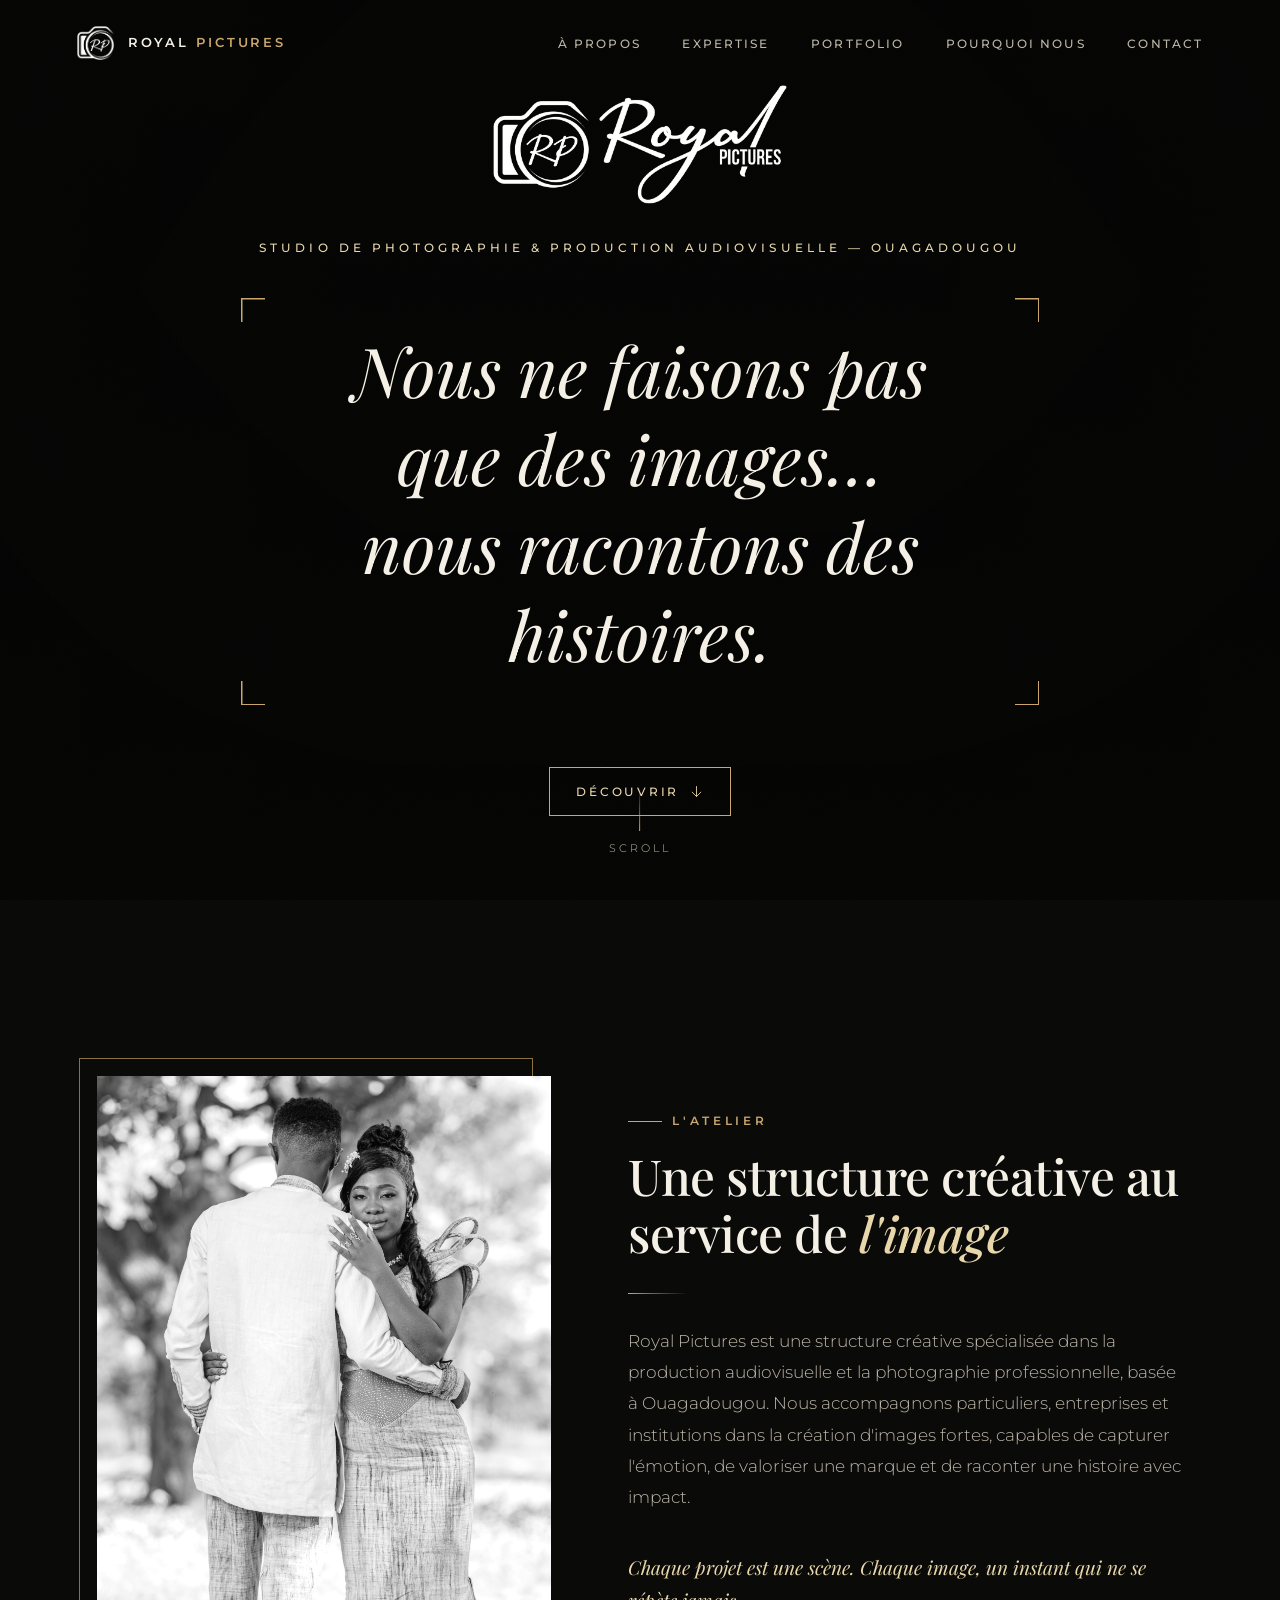
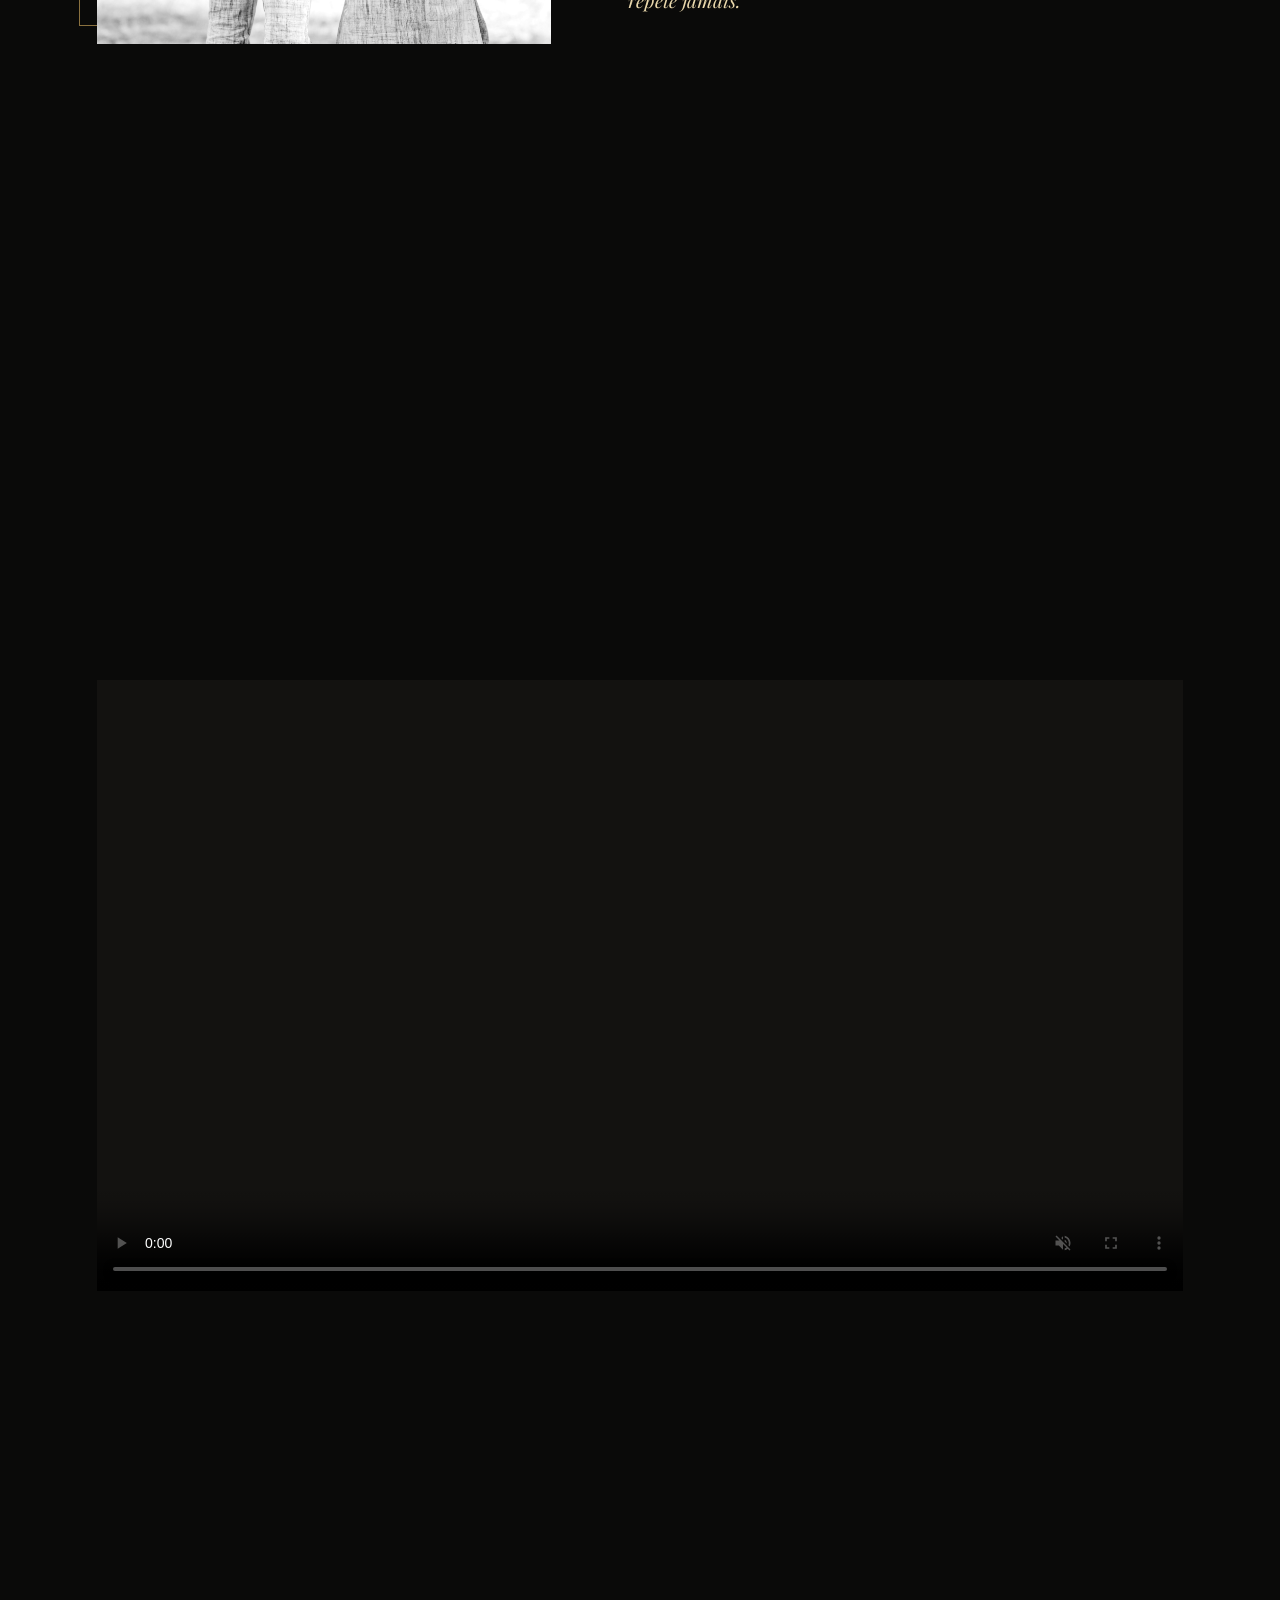
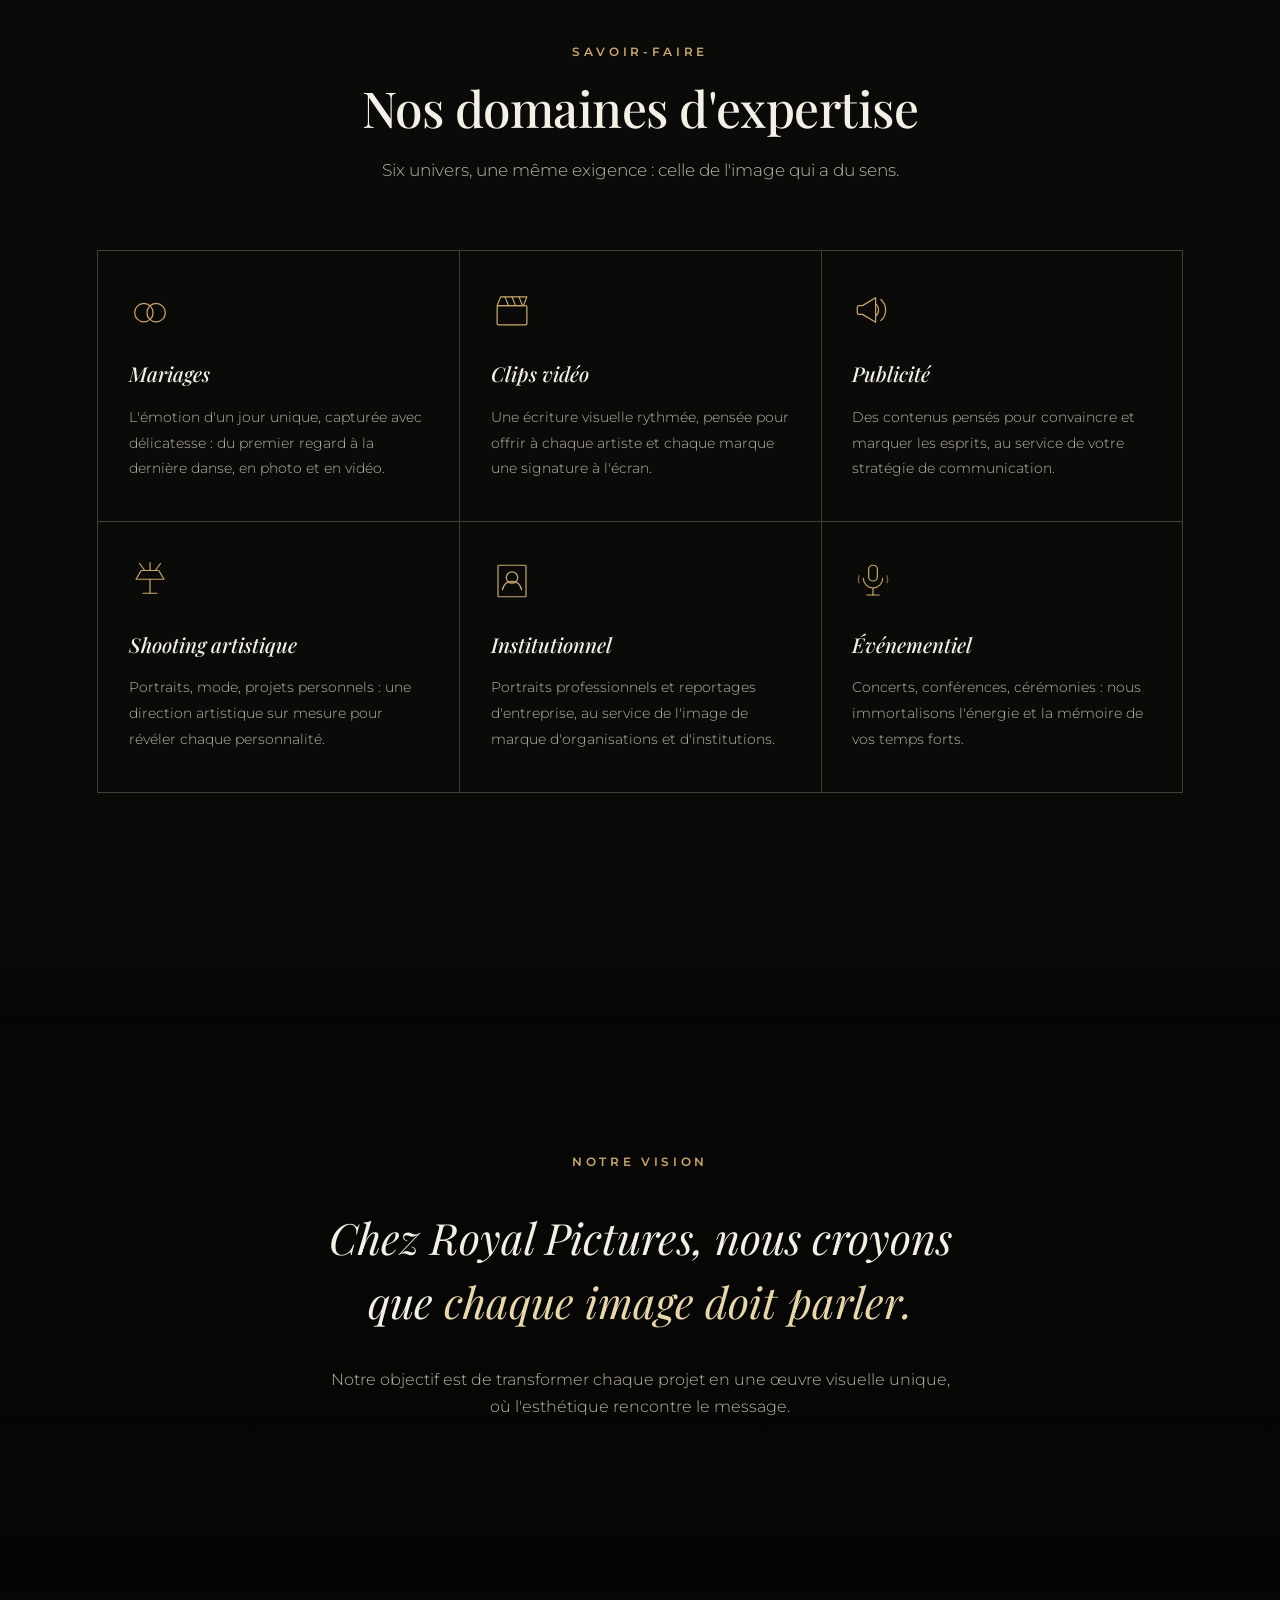
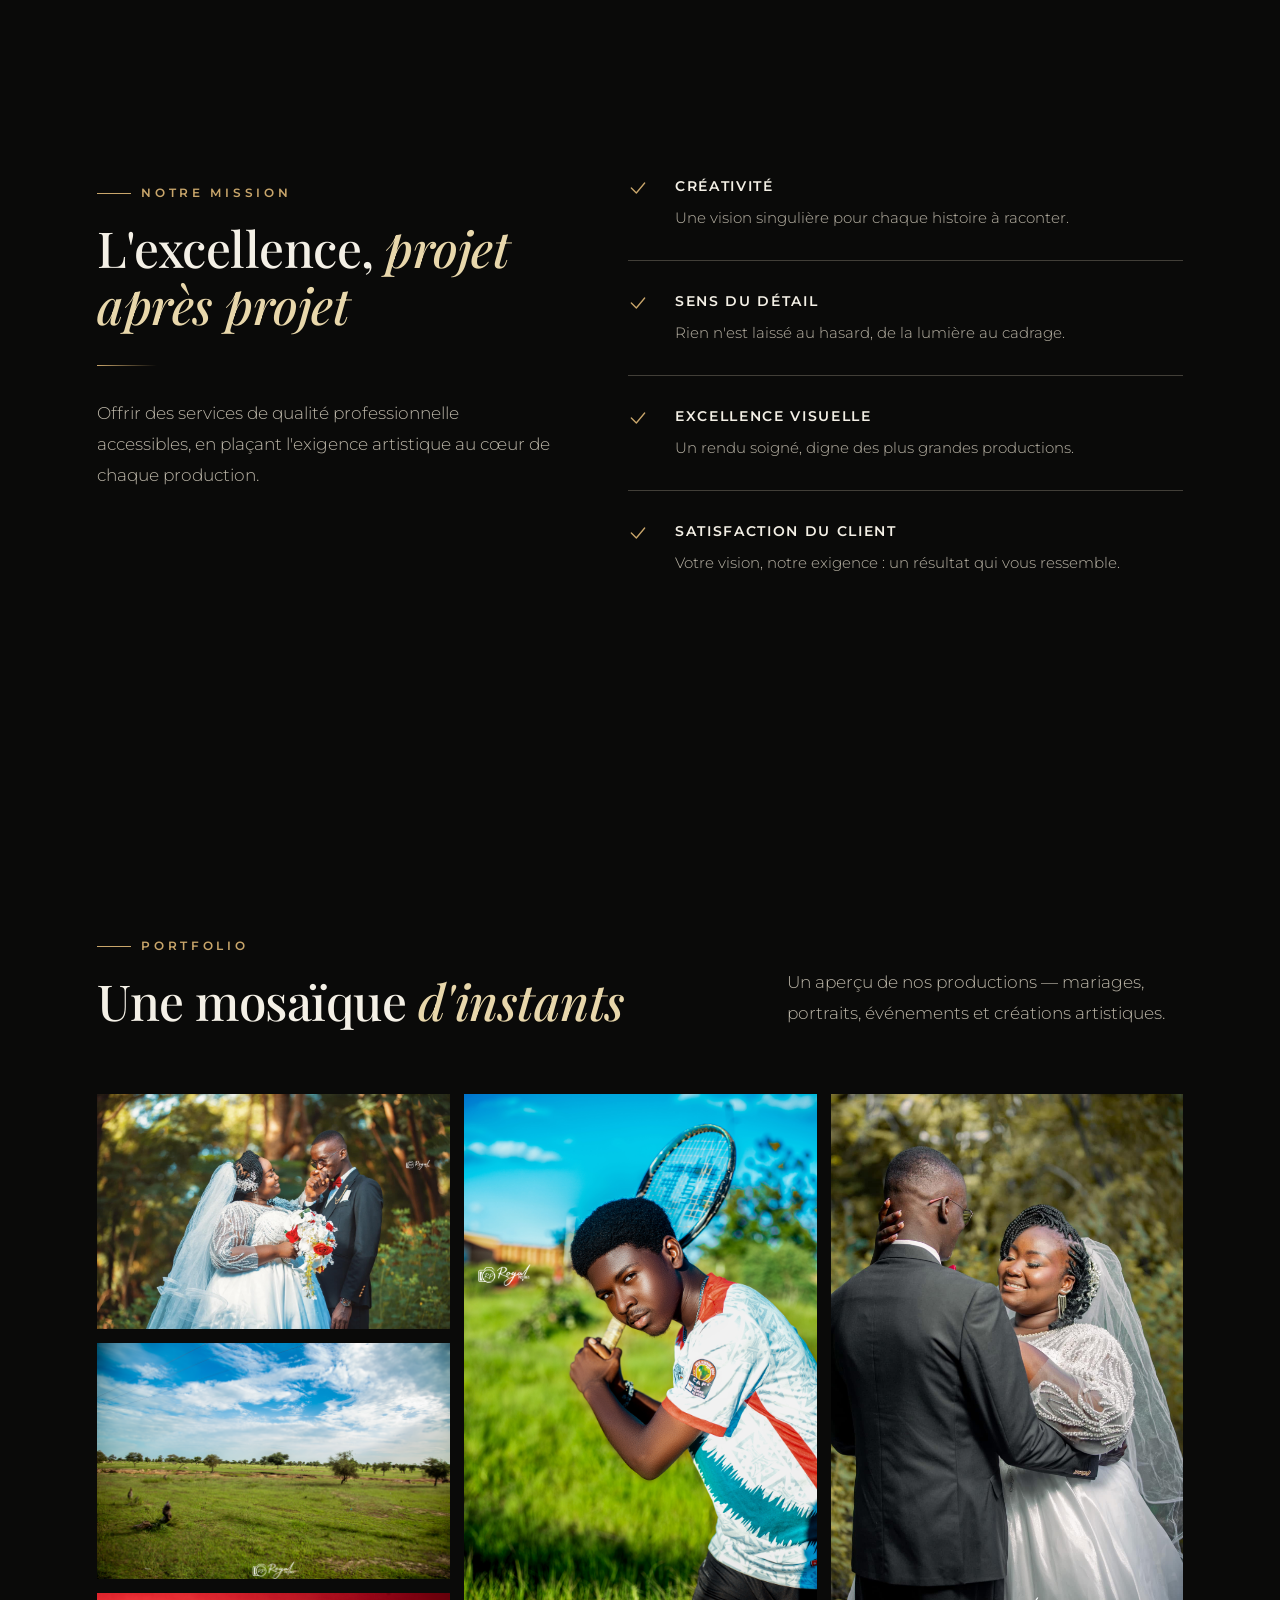
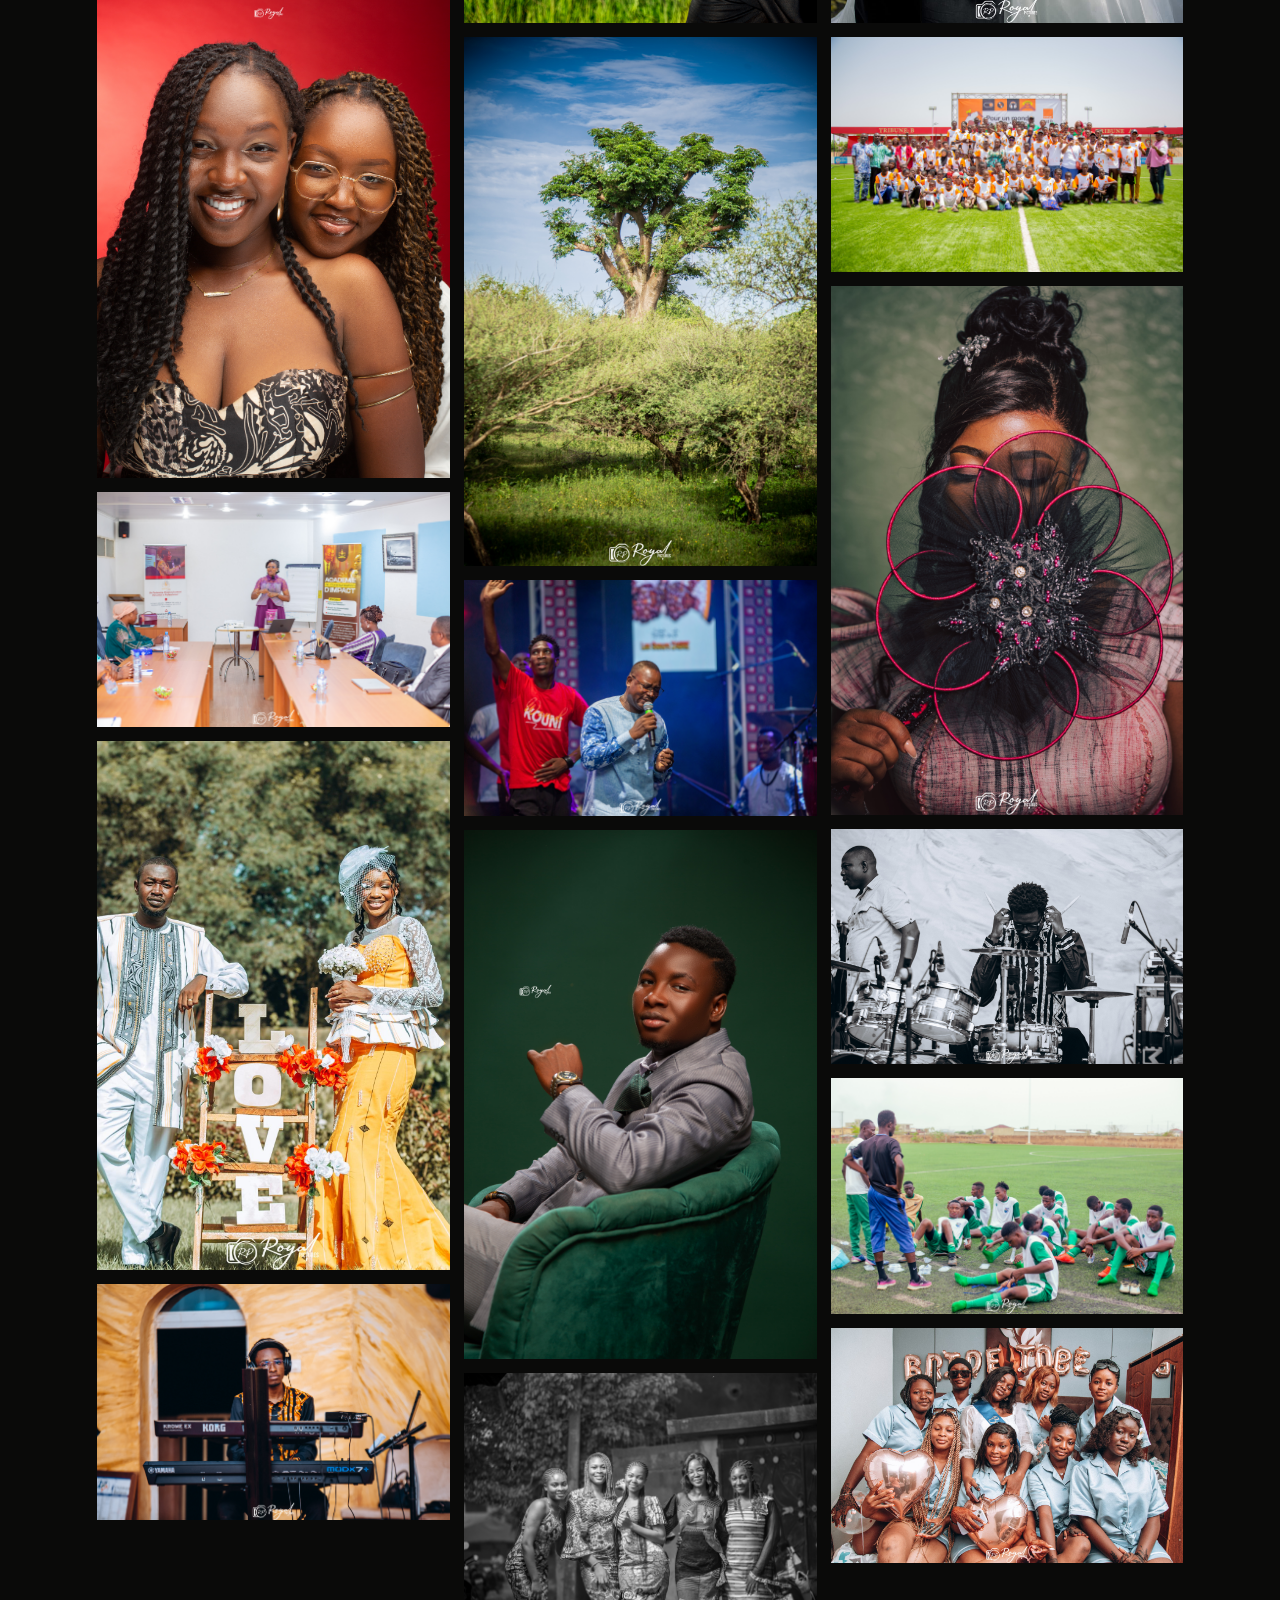
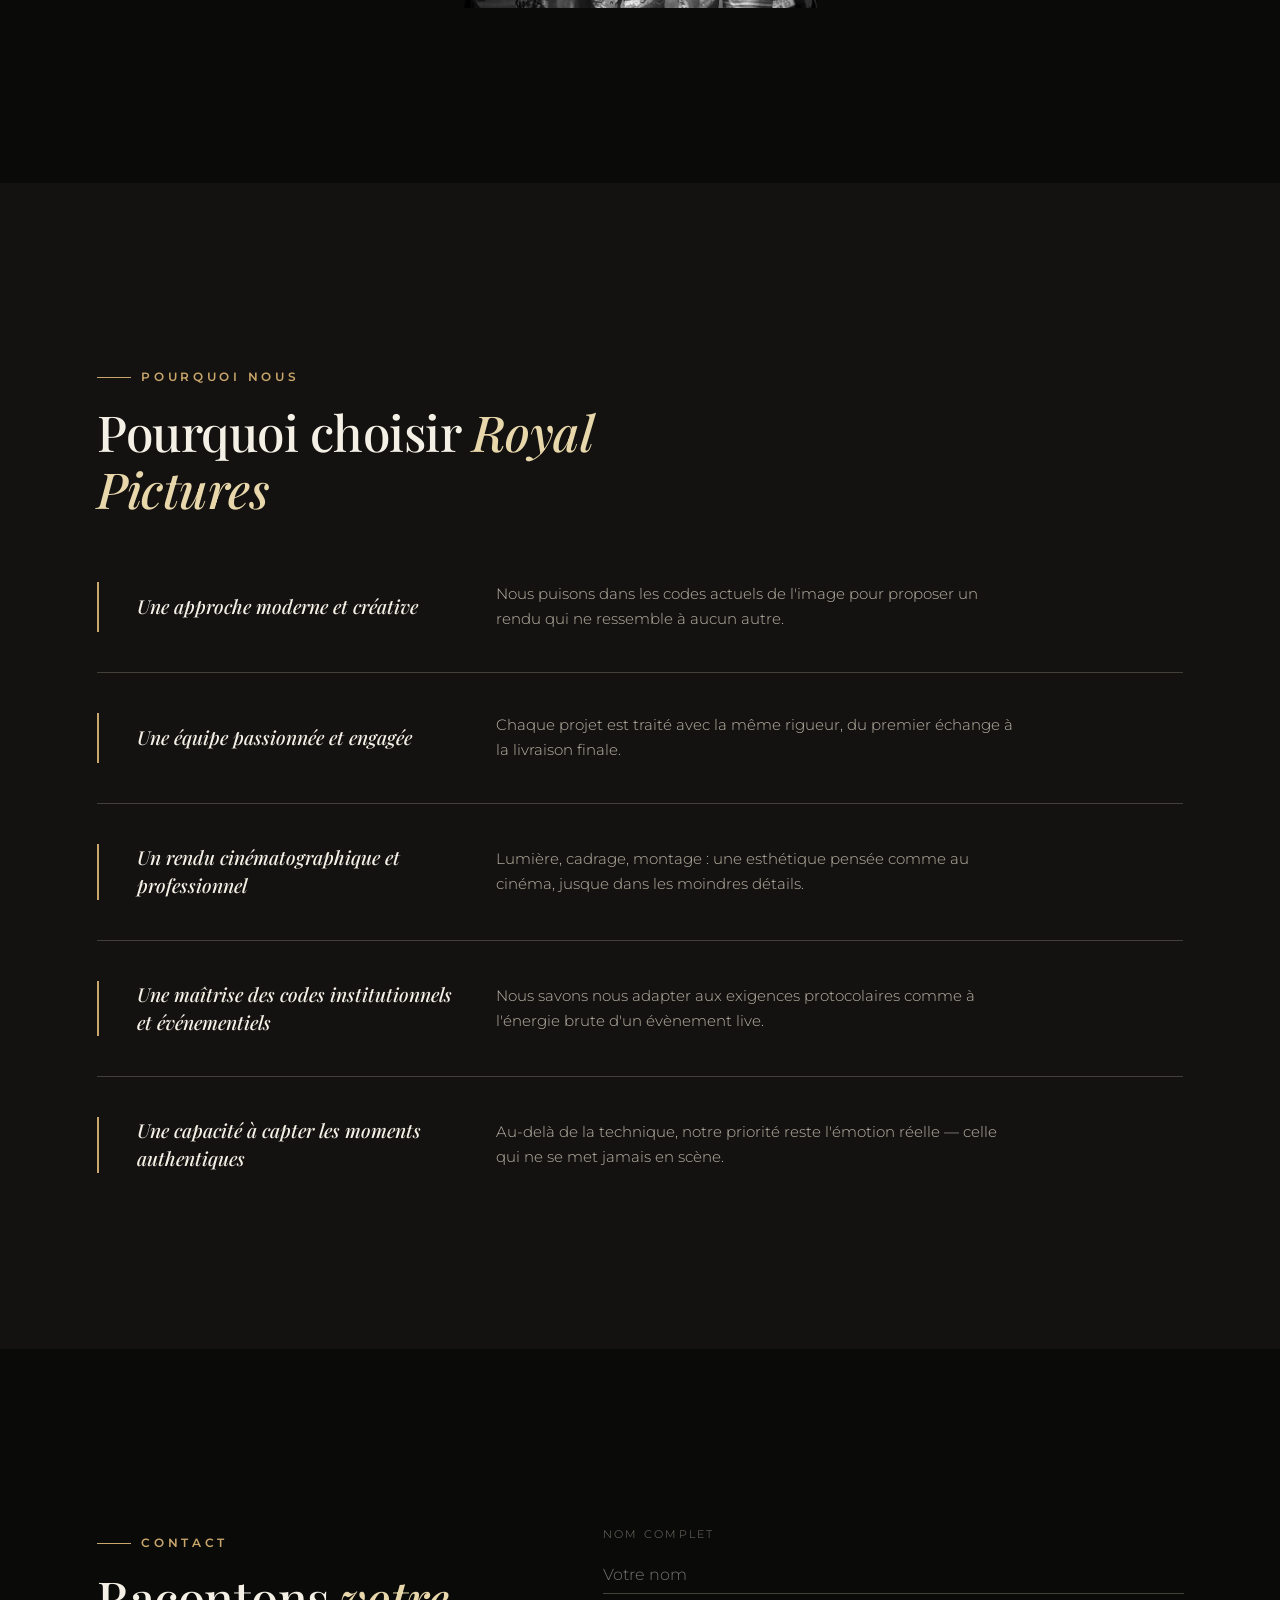
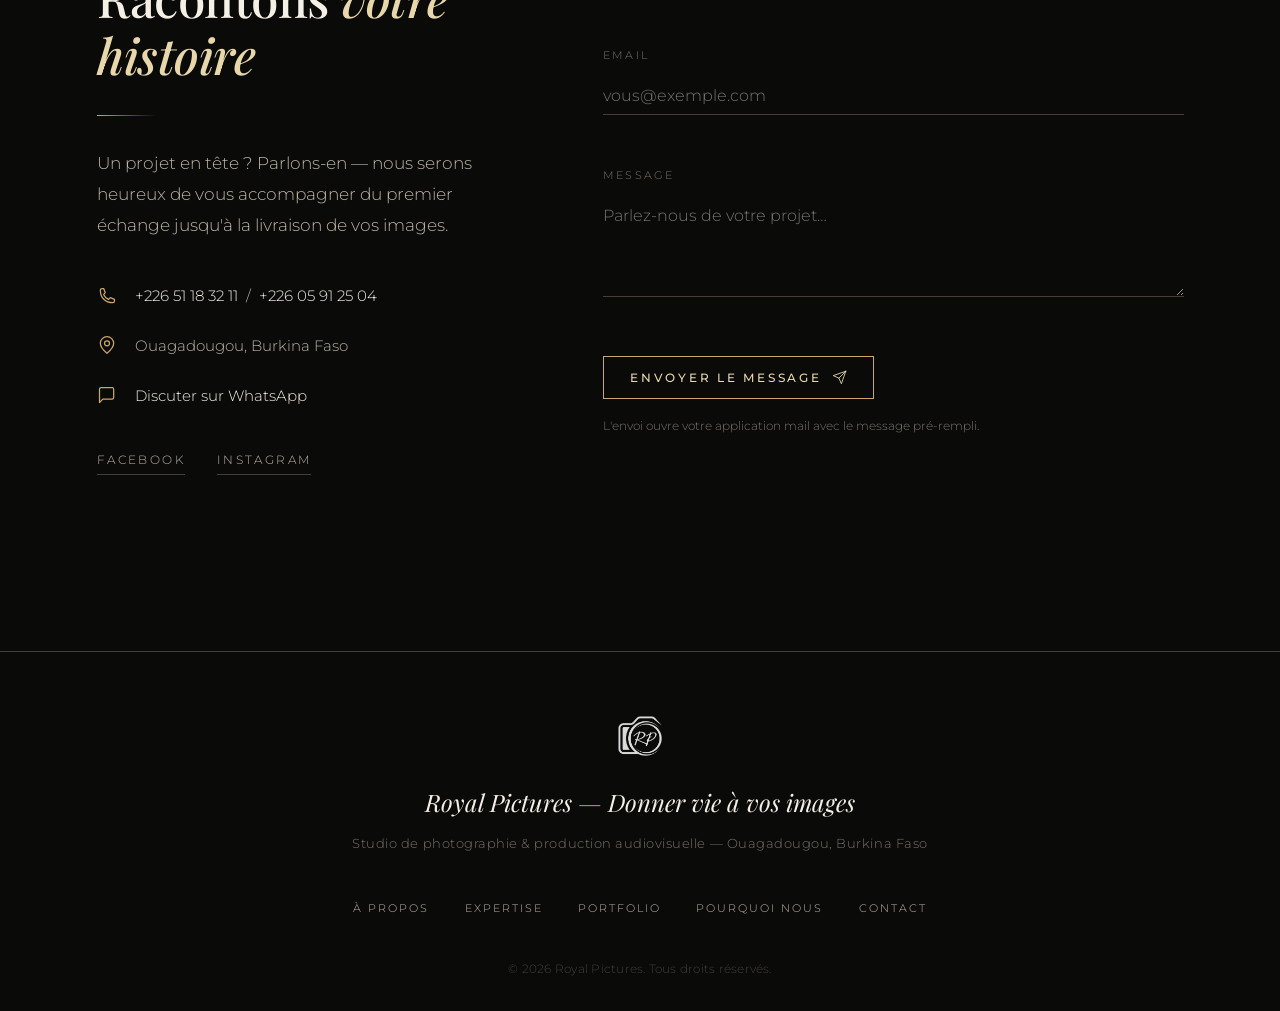
==== commit 94280739: "Ajout SEO (schema.org, Open Graph, sitemap, robots.txt), correction email et adresse" ====
--- a/index.html
+++ b/index.html
@@ -5,12 +5,59 @@
 <meta name="viewport" content="width=device-width, initial-scale=1.0">
 <title>Royal Pictures — Studio de Photographie &amp; Production Audiovisuelle | Ouagadougou</title>
 <meta name="description" content="Royal Pictures — Studio de photographie et production audiovisuelle à Ouagadougou, Burkina Faso. Mariages, clips vidéo, publicité, portraits institutionnels et captation d'événements.">
-<link rel="preconnect" href="https://fonts.googleapis.com">
+<meta property="og:type" content="website">
+<meta property="og:site_name" content="Royal Pictures">
+<meta property="og:title" content="Royal Pictures — Studio de Photographie & Production Audiovisuelle">
+<meta property="og:description" content="Studio de photographie et production audiovisuelle à Ouagadougou. Mariages, clips vidéo, publicité, portraits institutionnels et captation d'événements.">
+<meta property="og:image" content="https://royalepictures.netlify.app/assets/images/logo-full.png">
+<meta property="og:url" content="https://royalepictures.netlify.app/">
+<meta property="og:locale" content="fr_FR">
+
+<meta name="twitter:card" content="summary_large_image">
+<meta name="twitter:title" content="Royal Pictures — Studio de Photographie & Production Audiovisuelle">
+<meta name="twitter:description" content="Studio de photographie et production audiovisuelle à Ouagadougou, Burkina Faso.">
+<meta name="twitter:image" content="https://royalepictures.netlify.app/assets/images/logo-full.png">
 <link rel="preconnect" href="https://fonts.gstatic.com" crossorigin>
 <link href="https://fonts.googleapis.com/css2?family=Playfair+Display:ital,wght@0,400;0,500;0,600;0,700;1,400;1,500;1,600&family=Montserrat:wght@300;400;500;600;700&display=swap" rel="stylesheet">
-<link rel="icon" href="data:image/svg+xml,<svg xmlns=%22http://www.w3.org/2000/svg%22 viewBox=%220 0 100 100%22><circle cx=%2250%22 cy=%2250%22 r=%2246%22 fill=%22%230b0b0a%22 stroke=%22%23c9a66b%22 stroke-width=%223%22/><text x=%2250%22 y=%2262%22 font-family=%22Georgia,serif%22 font-size=%2242%22 fill=%22%23c9a66b%22 text-anchor=%22middle%22>R</text></svg>">
+<link rel="icon" href="data:image/svg+xml,<svg xmlns=%22http://www.w3.org/2000/svg%22 viewBox=%220 0 100 100%22><circle cx=%2250%22 cy=%2250%22 r=%2246%22 fill=%22%230b0b0a%22 stroke=%22%23c9a66b%22 stroke-width=%2２3%２/><text x=%２5０%２ y=%２6２%２ font-family=%２Georgia,serif%２ font-size=%２4２%２ fill=%２%２3c9a66b%２ text-anchor=%２middle%２>R</text></svg>">
 
 <link rel="stylesheet" href="css/style.css">
+
+<script type="application/ld+json">
+{
+  "@context": "https://schema.org",
+  "@type": "ProfessionalService",
+  "name": "Royal Pictures",
+  "image": "https://royalepictures.netlify.app/assets/images/logo-full.png",
+  "@id": "https://royalepictures.netlify.app/",
+  "url": "https://royalepictures.netlify.app/",
+  "telephone": "+22651183211",
+  "priceRange": "$$",
+  "address": {
+    "@type": "PostalAddress",
+    "streetAddress": "Tanghin",
+    "addressLocality": "Ouagadougou",
+    "addressCountry": "BF"
+  },
+  "sameAs": [
+    "https://www.facebook.com/share/1AdeARZ5Bo/?mibextid=wwXIfr"
+  ],
+  "description": "Studio de photographie et production audiovisuelle à Ouagadougou : mariages, clips vidéo, publicité, shooting artistique, photographie institutionnelle et captation d'événements.",
+  "hasOfferCatalog": {
+    "@type": "OfferCatalog",
+    "name": "Services Royal Pictures",
+    "itemListElement": [
+      { "@type": "Offer", "itemOffered": { "@type": "Service", "name": "Photographie et vidéo de mariage" } },
+      { "@type": "Offer", "itemOffered": { "@type": "Service", "name": "Réalisation de clips vidéo" } },
+      { "@type": "Offer", "itemOffered": { "@type": "Service", "name": "Production de contenus publicitaires" } },
+      { "@type": "Offer", "itemOffered": { "@type": "Service", "name": "Shooting artistique et professionnel" } },
+      { "@type": "Offer", "itemOffered": { "@type": "Service", "name": "Photographie institutionnelle" } },
+      { "@type": "Offer", "itemOffered": { "@type": "Service", "name": "Captation d'événements" } }
+    ]
+  }
+}
+</script>
+
 </head>
 <body>
 
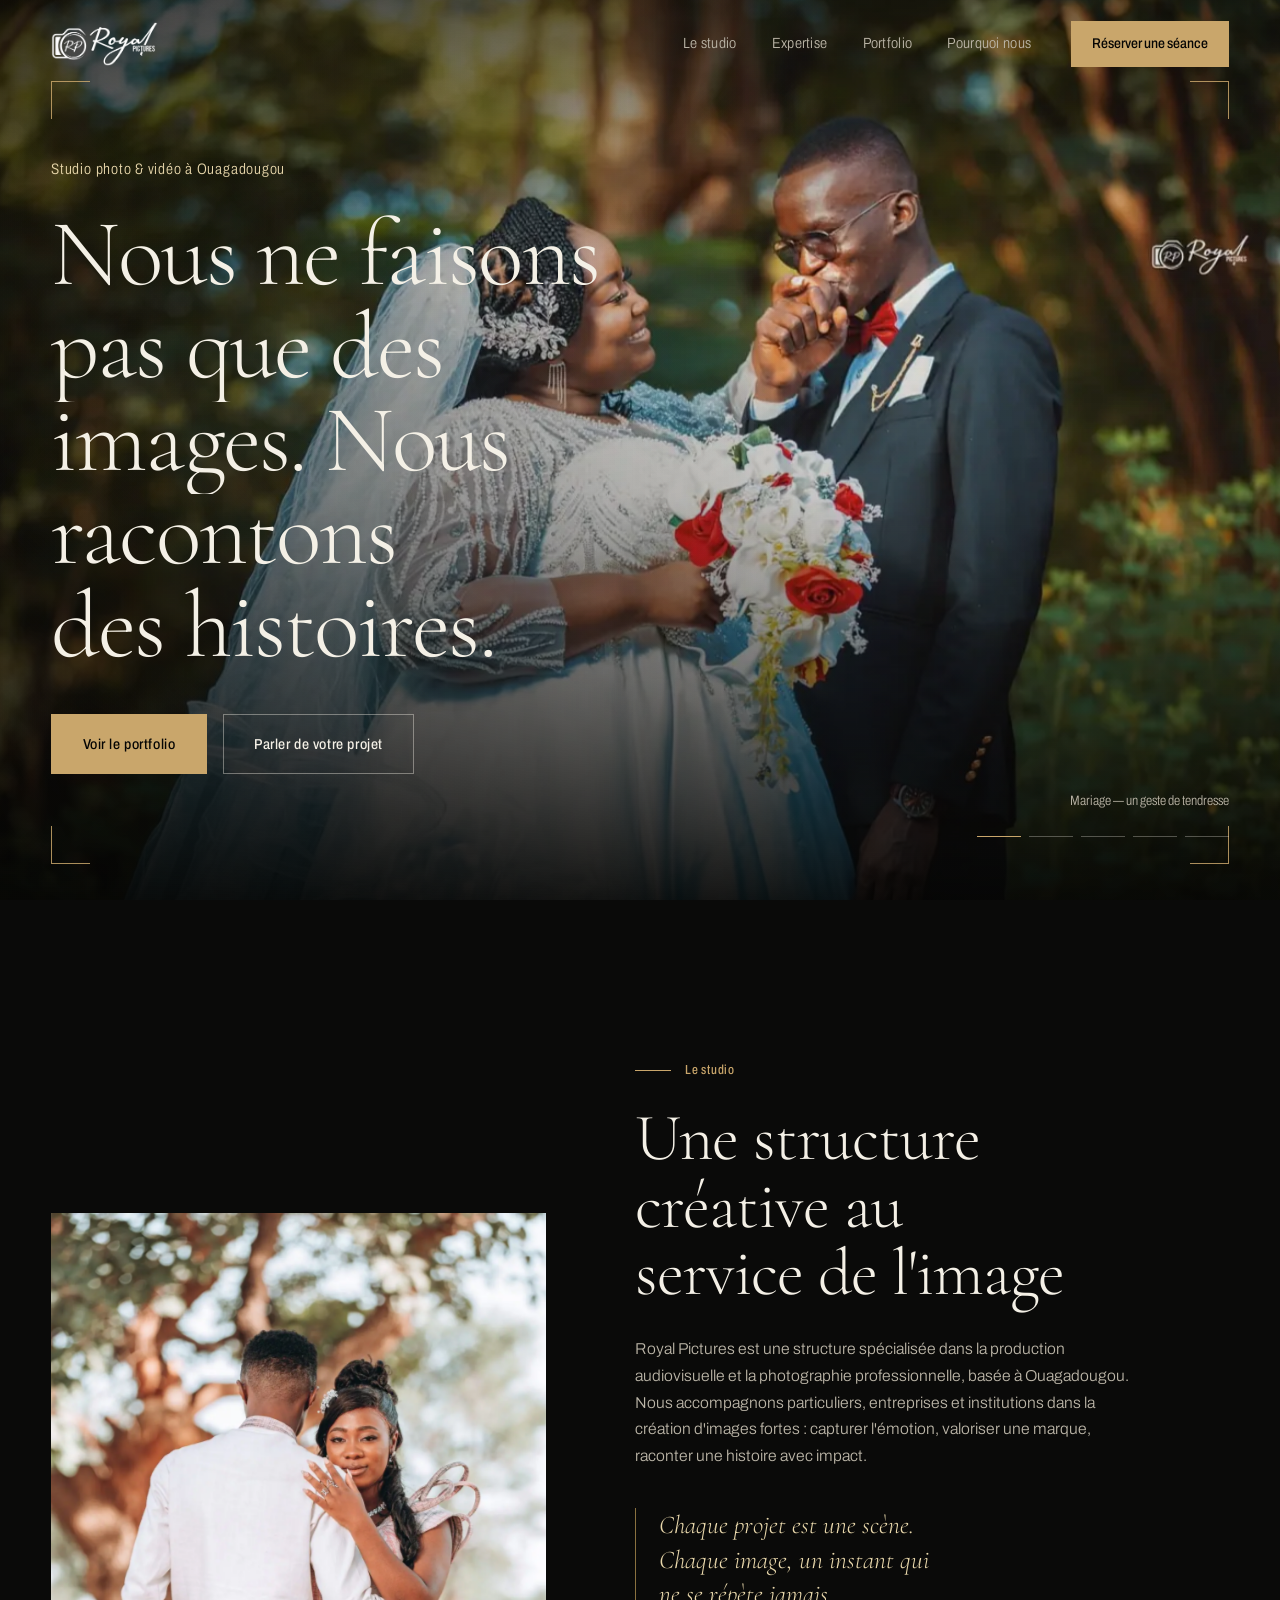
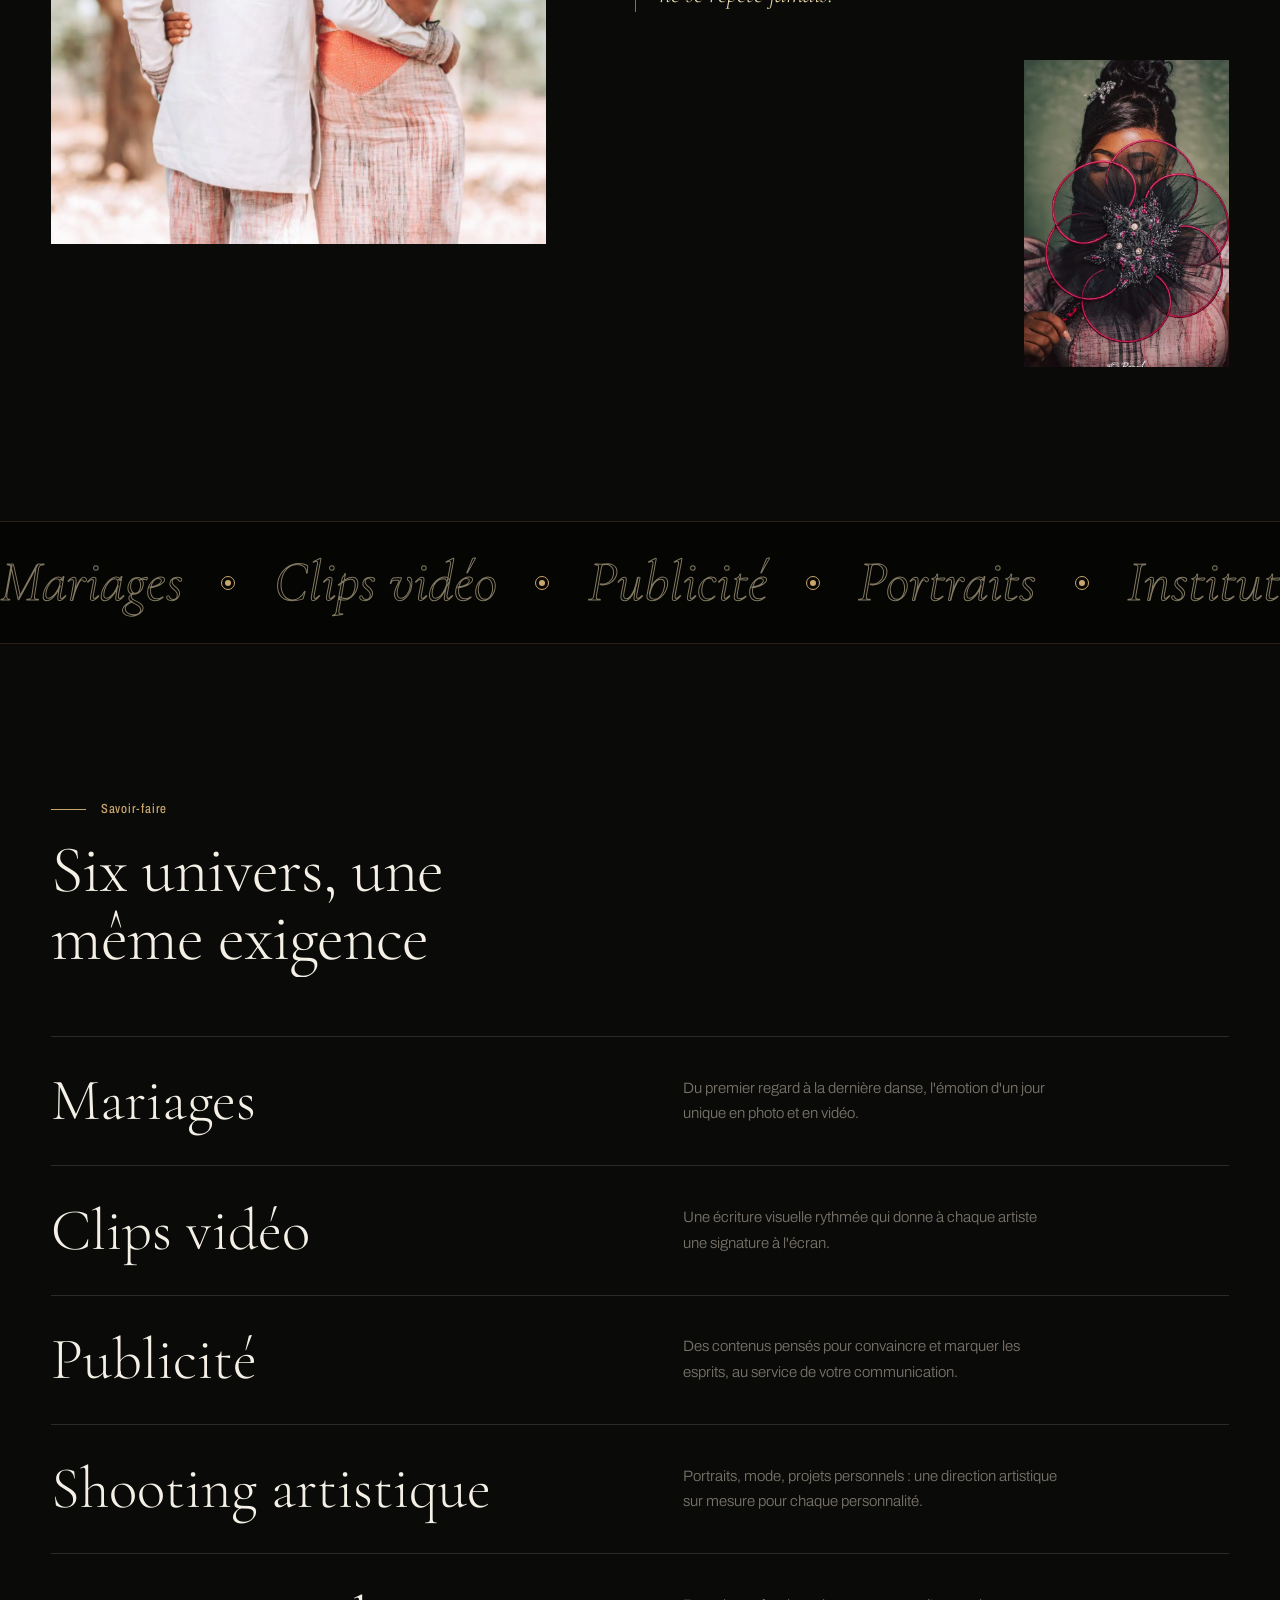
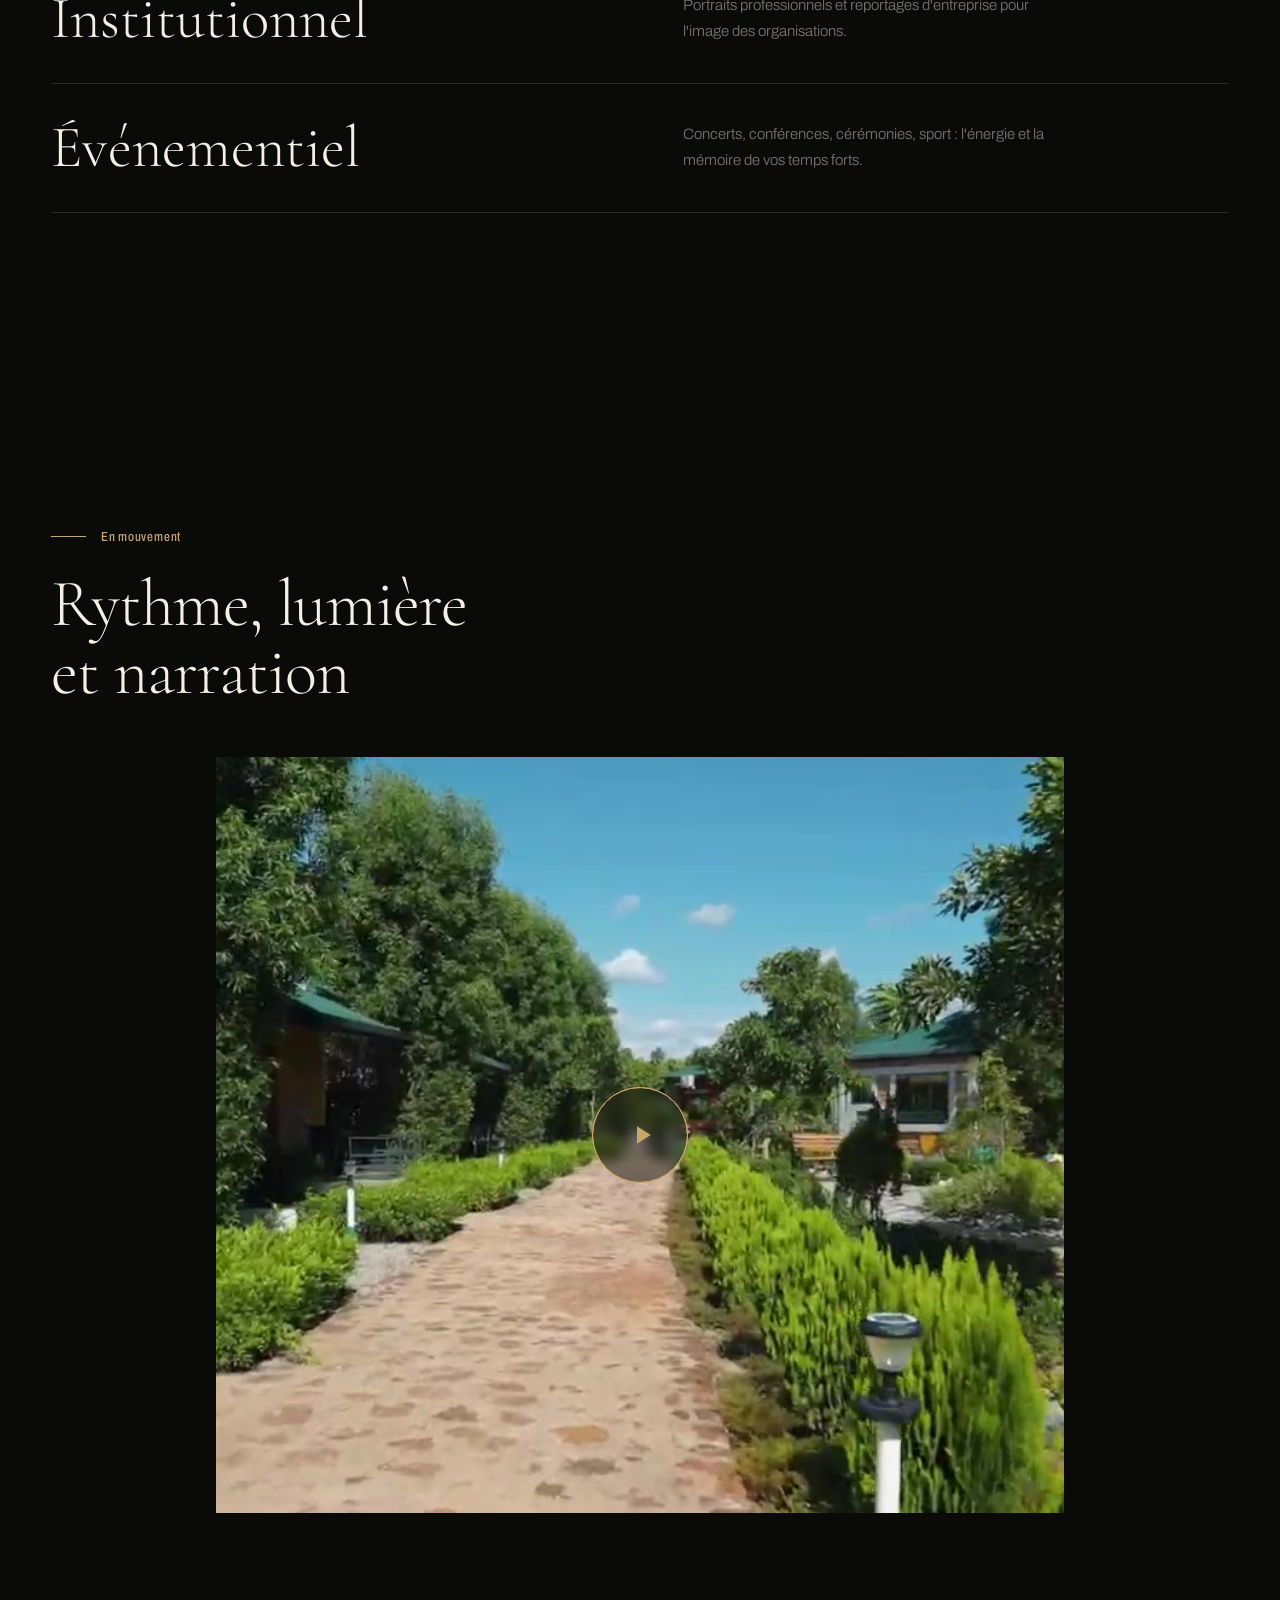
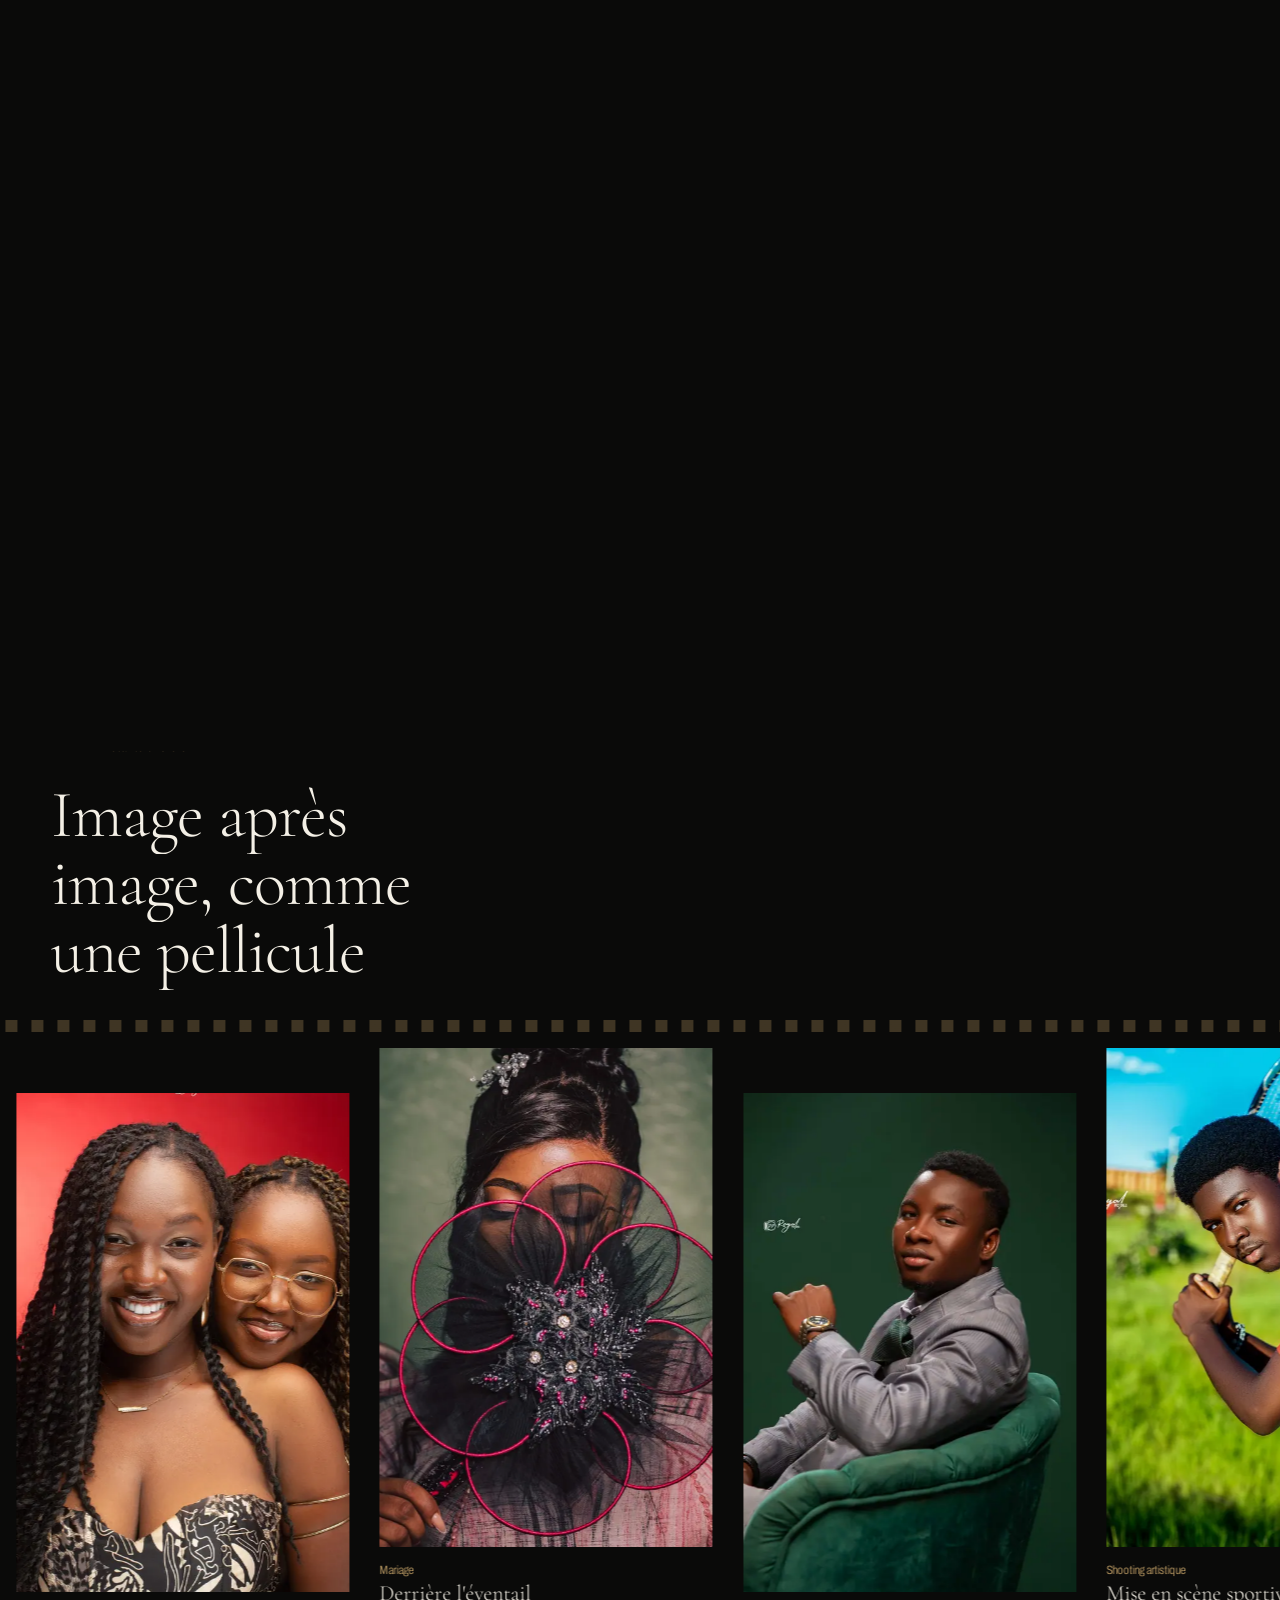
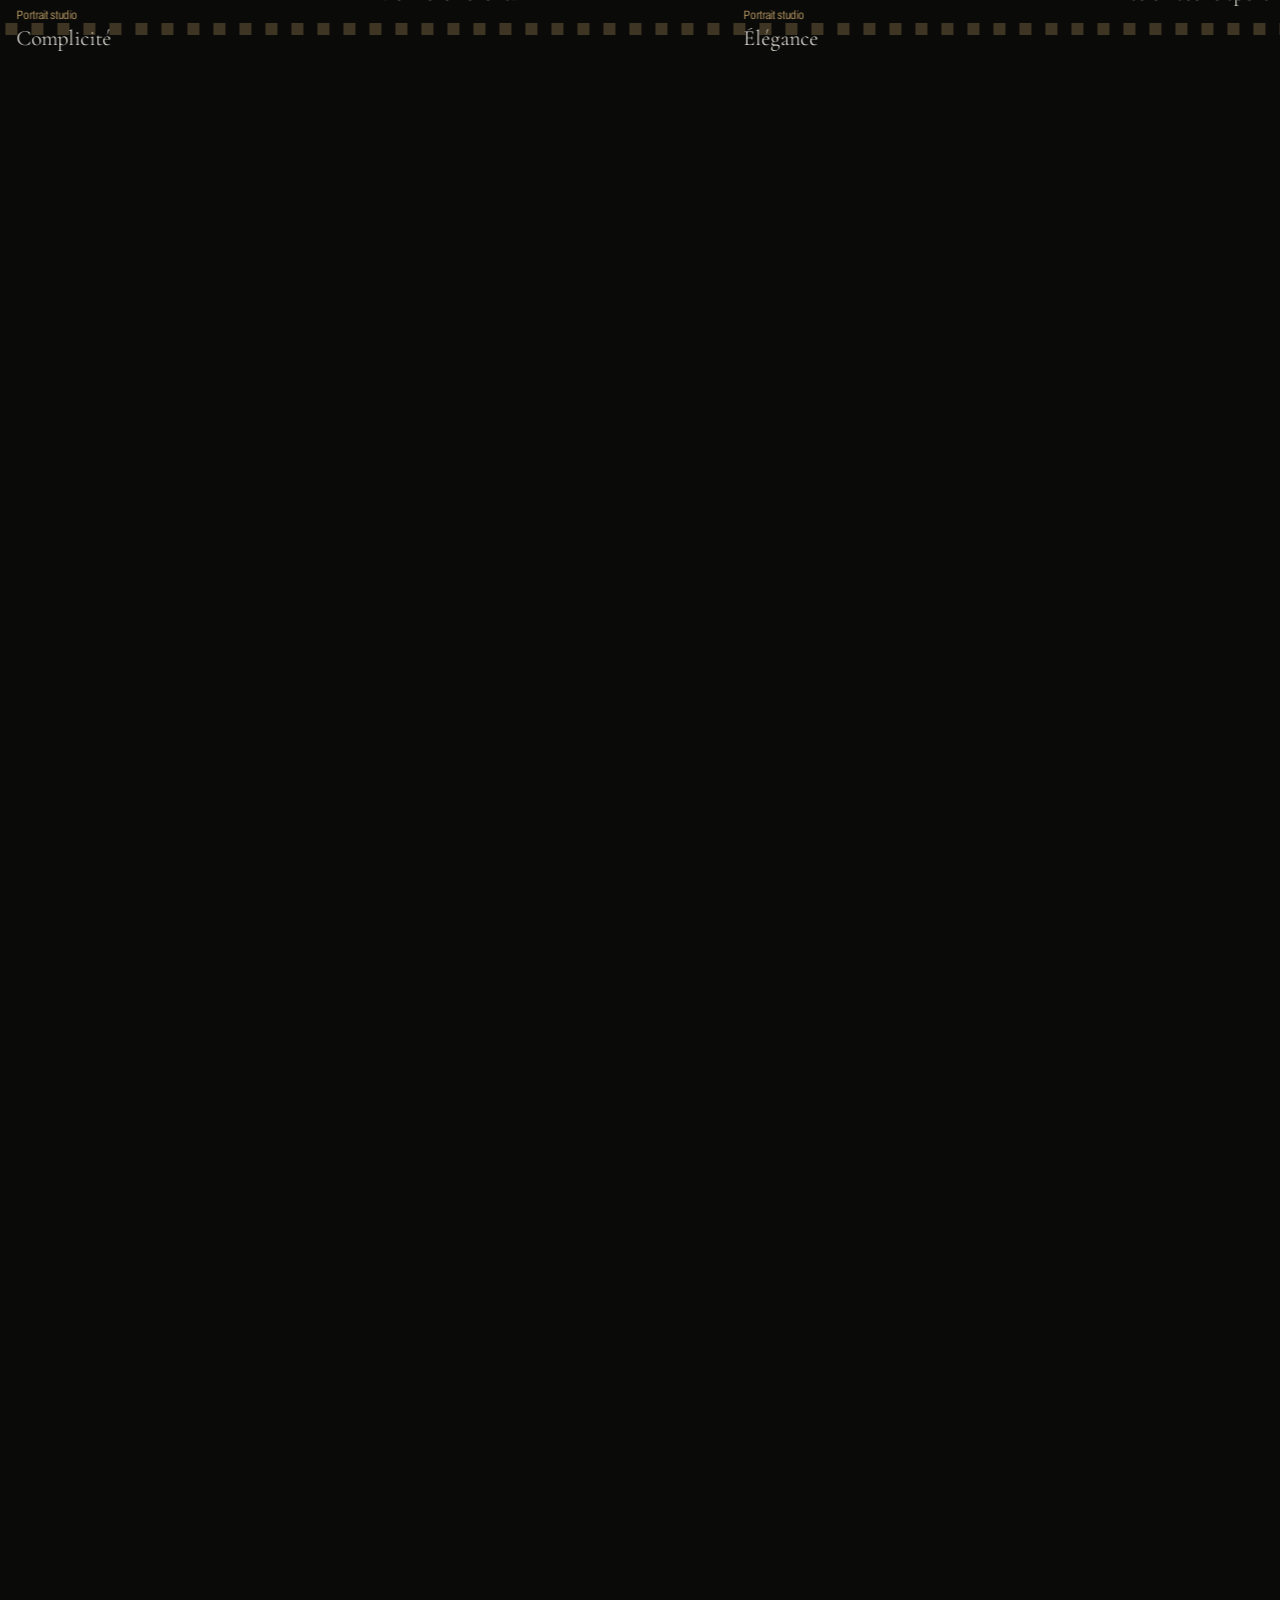
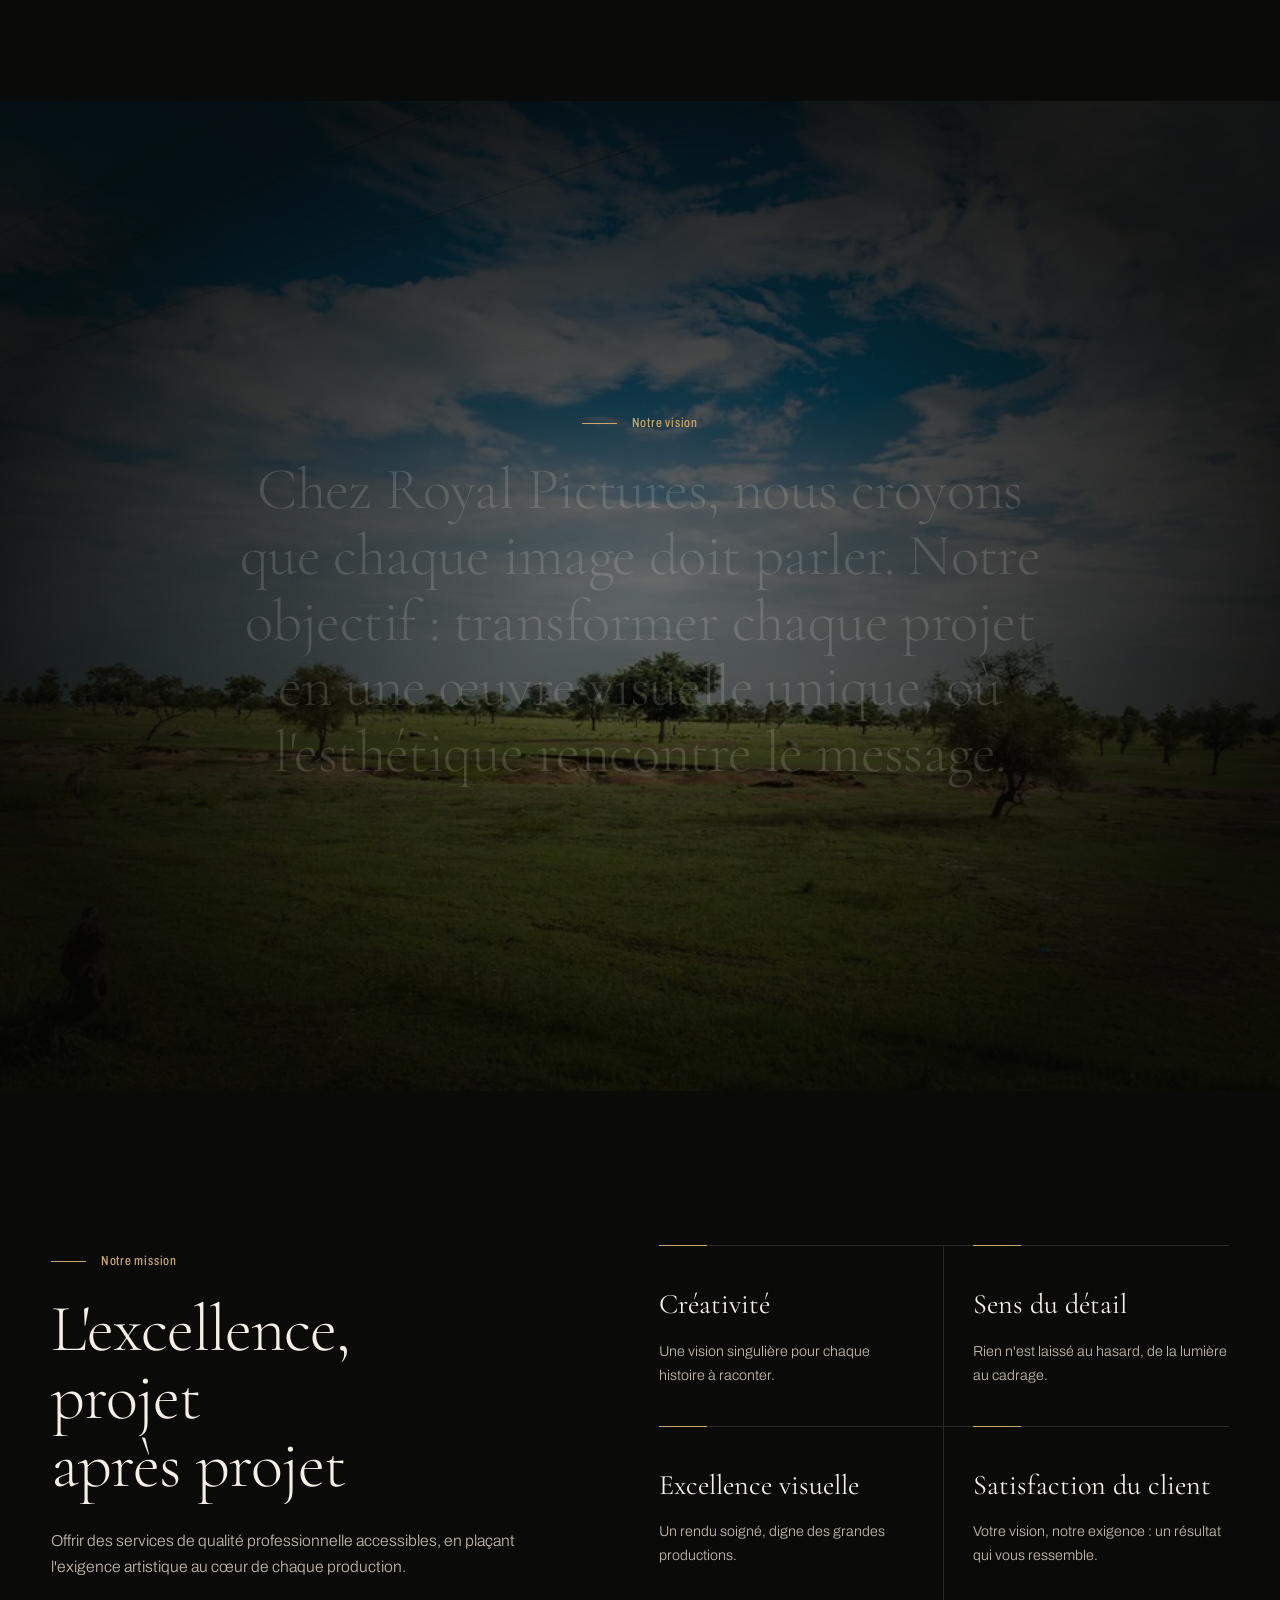
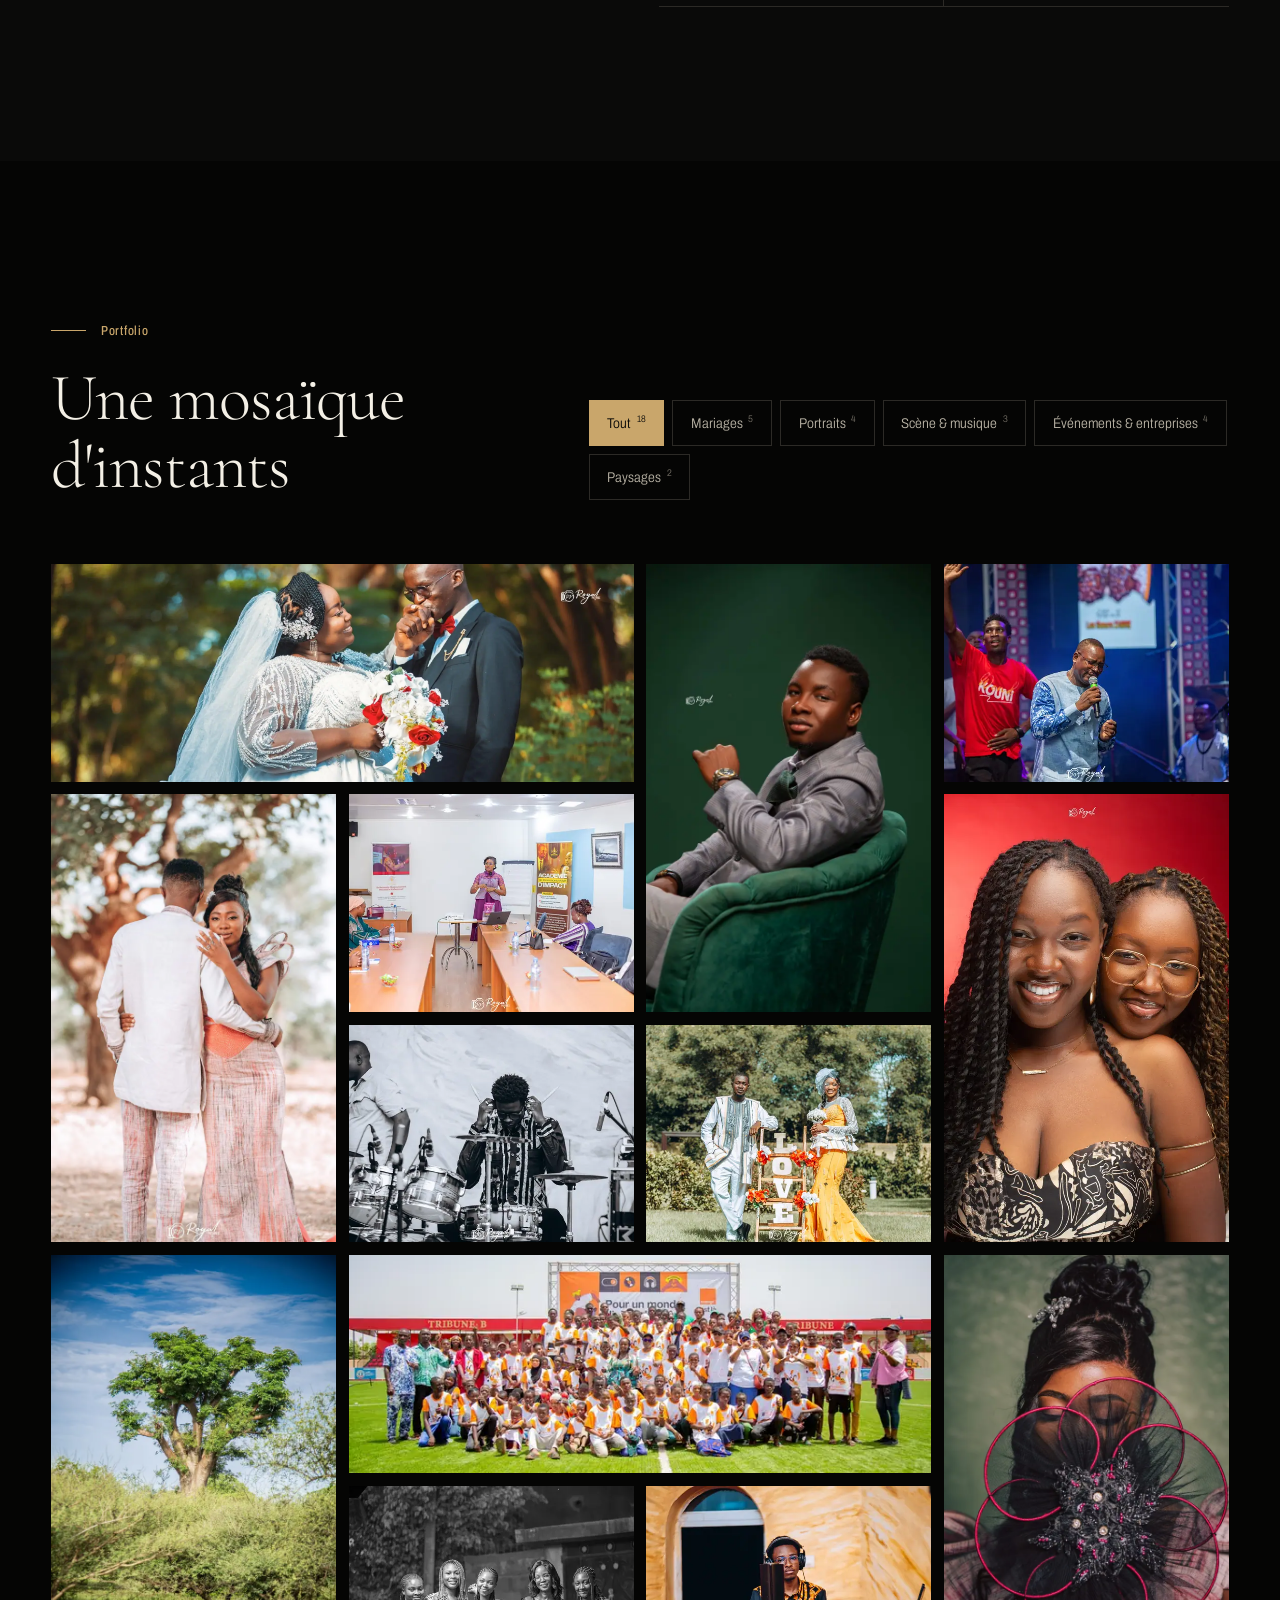
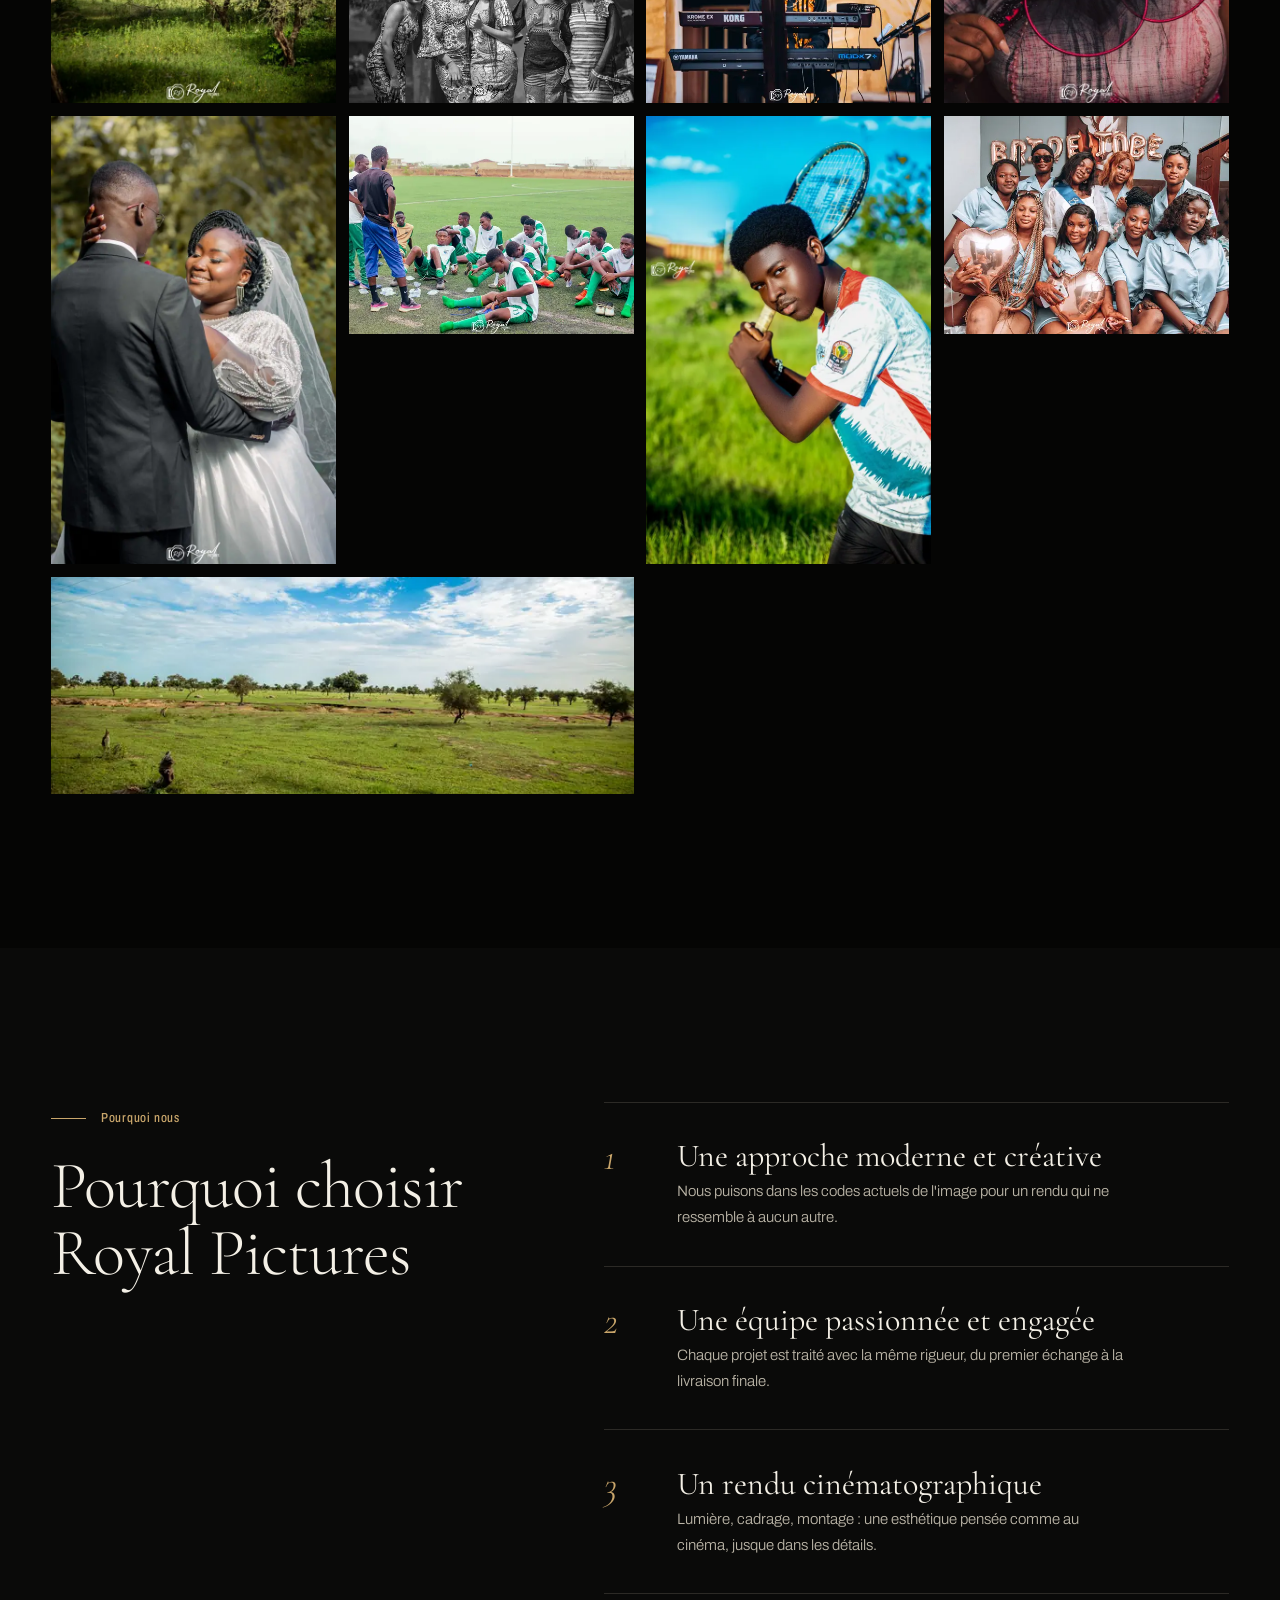
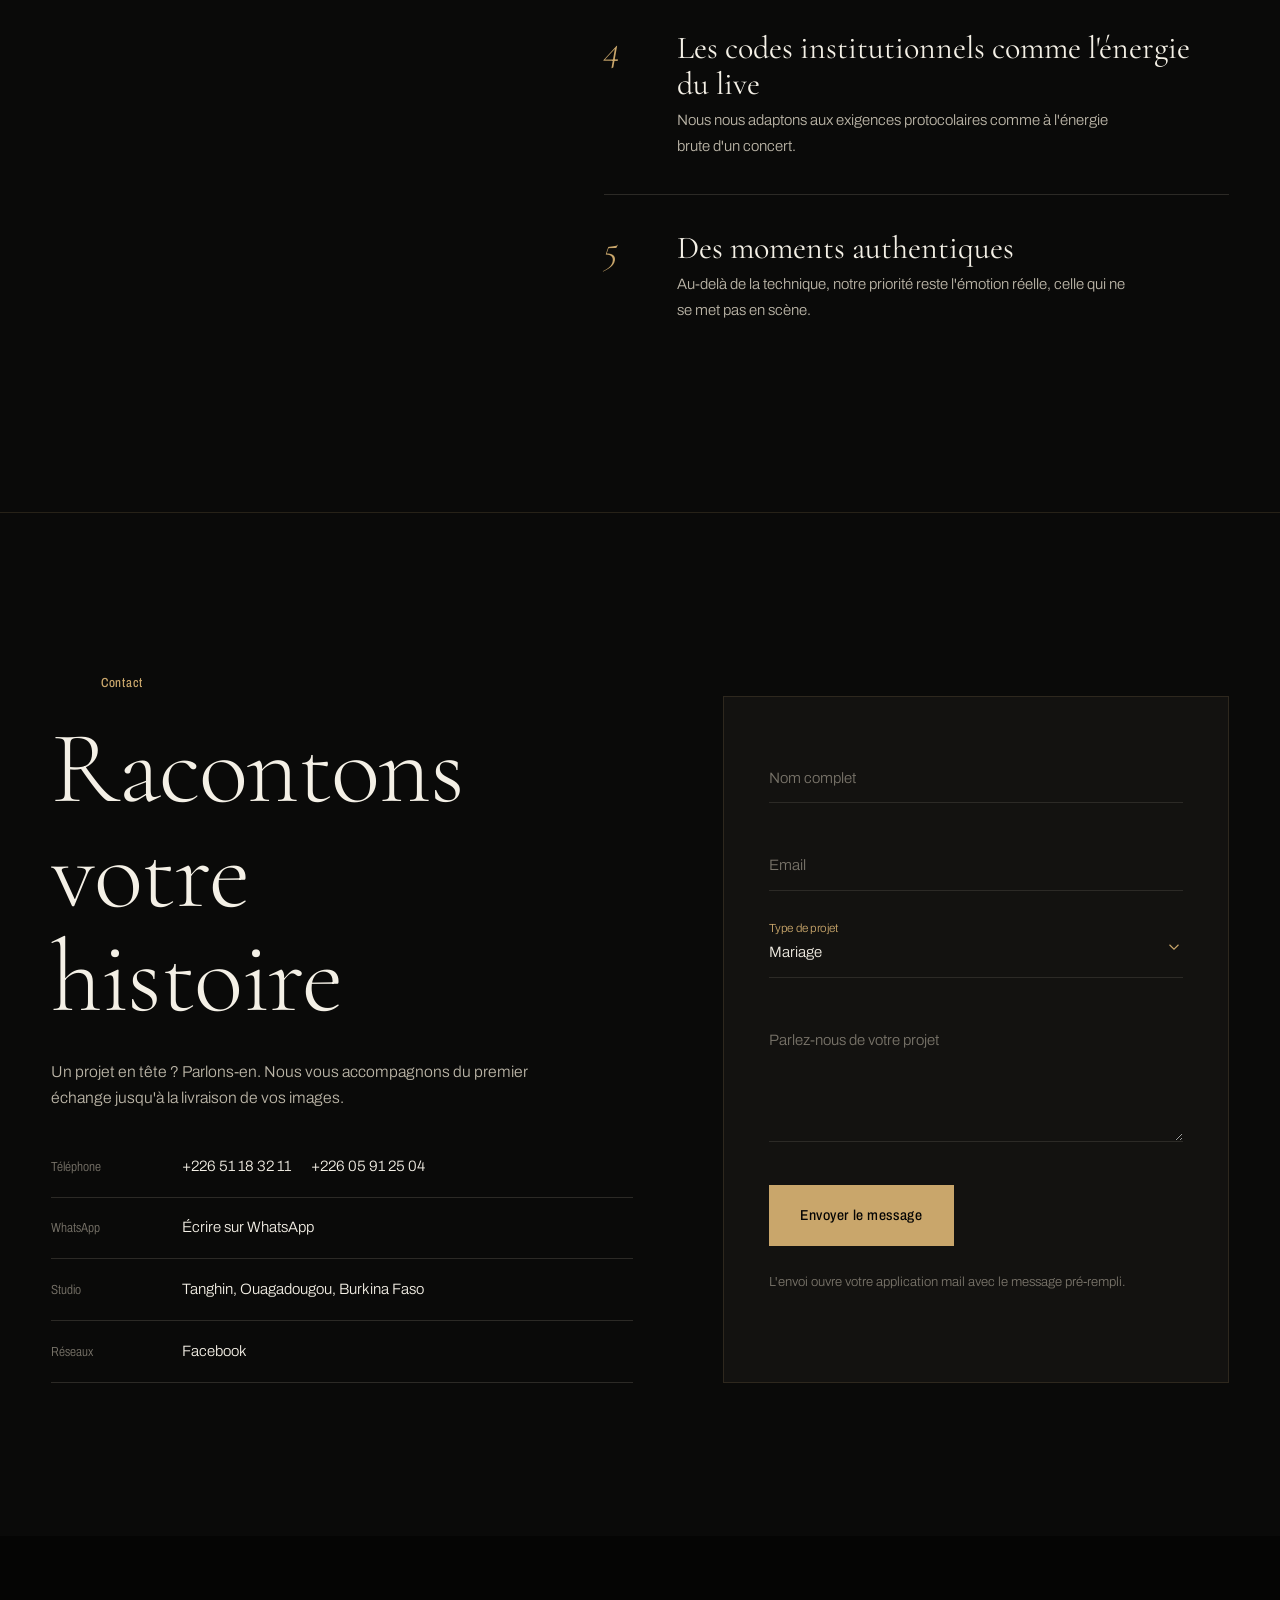
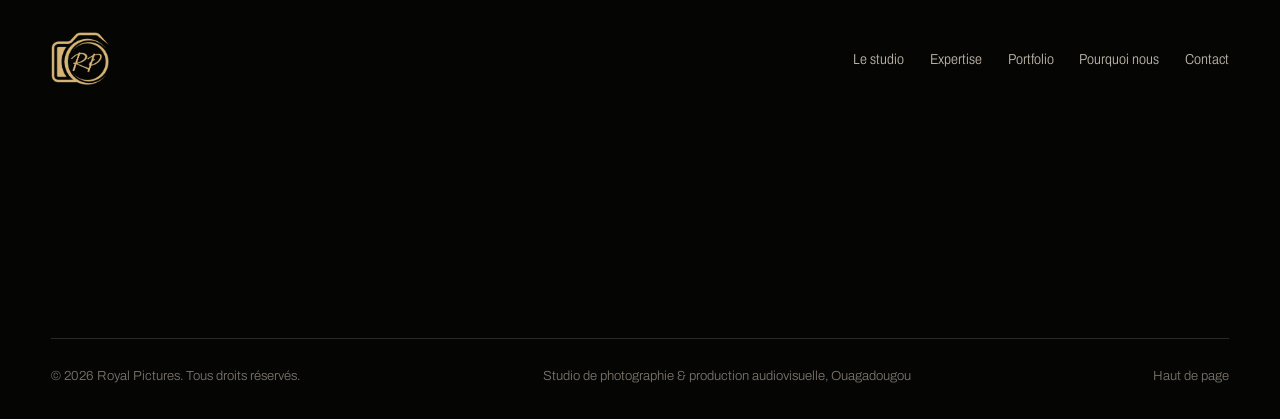
==== commit ec44e669: "Redesign complet du site avec motion design - Intro : l'objectif du logo s'ouvre comme un diaphragme" ====
--- a/index.html
+++ b/index.html
@@ -3,24 +3,32 @@
 <head>
 <meta charset="UTF-8">
 <meta name="viewport" content="width=device-width, initial-scale=1.0">
-<title>Royal Pictures — Studio de Photographie &amp; Production Audiovisuelle | Ouagadougou</title>
+<title>Royal Pictures — Studio de photographie &amp; production audiovisuelle | Ouagadougou</title>
 <meta name="description" content="Royal Pictures — Studio de photographie et production audiovisuelle à Ouagadougou, Burkina Faso. Mariages, clips vidéo, publicité, portraits institutionnels et captation d'événements.">
+<meta name="theme-color" content="#0a0a09">
 <meta property="og:type" content="website">
 <meta property="og:site_name" content="Royal Pictures">
-<meta property="og:title" content="Royal Pictures — Studio de Photographie & Production Audiovisuelle">
+<meta property="og:title" content="Royal Pictures — Studio de photographie & production audiovisuelle">
 <meta property="og:description" content="Studio de photographie et production audiovisuelle à Ouagadougou. Mariages, clips vidéo, publicité, portraits institutionnels et captation d'événements.">
-<meta property="og:image" content="https://royalepictures.netlify.app/assets/images/logo-full.png">
+<meta property="og:image" content="https://royalepictures.netlify.app/assets/images/Sepho_et_mari.jpeg">
 <meta property="og:url" content="https://royalepictures.netlify.app/">
 <meta property="og:locale" content="fr_FR">
-
 <meta name="twitter:card" content="summary_large_image">
-<meta name="twitter:title" content="Royal Pictures — Studio de Photographie & Production Audiovisuelle">
+<meta name="twitter:title" content="Royal Pictures — Studio de photographie & production audiovisuelle">
 <meta name="twitter:description" content="Studio de photographie et production audiovisuelle à Ouagadougou, Burkina Faso.">
-<meta name="twitter:image" content="https://royalepictures.netlify.app/assets/images/logo-full.png">
+<meta name="twitter:image" content="https://royalepictures.netlify.app/assets/images/Sepho_et_mari.jpeg">
+
+<!-- Logo dans l'onglet du navigateur (favicon) -->
+<link rel="icon" href="favicon.ico" sizes="any">
+<link rel="icon" type="image/png" sizes="32x32" href="assets/icons/favicon-32.png">
+<link rel="icon" type="image/png" sizes="64x64" href="assets/icons/favicon-64.png">
+<link rel="apple-touch-icon" href="assets/icons/apple-touch-icon.png">
+<link rel="manifest" href="site.webmanifest">
+
+<link rel="preconnect" href="https://fonts.googleapis.com">
 <link rel="preconnect" href="https://fonts.gstatic.com" crossorigin>
-<link href="https://fonts.googleapis.com/css2?family=Playfair+Display:ital,wght@0,400;0,500;0,600;0,700;1,400;1,500;1,600&family=Montserrat:wght@300;400;500;600;700&display=swap" rel="stylesheet">
-<link rel="icon" href="data:image/svg+xml,<svg xmlns=%22http://www.w3.org/2000/svg%22 viewBox=%220 0 100 100%22><circle cx=%2250%22 cy=%2250%22 r=%2246%22 fill=%22%230b0b0a%22 stroke=%22%23c9a66b%22 stroke-width=%2２3%２/><text x=%２5０%２ y=%２6２%２ font-family=%２Georgia,serif%２ font-size=%２4２%２ fill=%２%２3c9a66b%２ text-anchor=%２middle%２>R</text></svg>">
-
+<link href="https://fonts.googleapis.com/css2?family=Cormorant+Garamond:ital,wght@0,300;0,400;0,500;1,300;1,400&family=Archivo:wdth,wght@62..125,300..700&display=swap" rel="stylesheet">
+<link rel="preload" as="image" href="assets/img/webp/mariage-baisemain-1920.webp">
 <link rel="stylesheet" href="css/style.css">
 
 <script type="application/ld+json">
@@ -29,499 +37,353 @@
   "@type": "ProfessionalService",
   "name": "Royal Pictures",
   "image": "https://royalepictures.netlify.app/assets/images/logo-full.png",
+  "logo": "https://royalepictures.netlify.app/assets/icons/icon-512.png",
   "@id": "https://royalepictures.netlify.app/",
   "url": "https://royalepictures.netlify.app/",
   "telephone": "+22651183211",
   "priceRange": "$$",
-  "address": {
-    "@type": "PostalAddress",
-    "streetAddress": "Tanghin",
-    "addressLocality": "Ouagadougou",
-    "addressCountry": "BF"
-  },
-  "sameAs": [
-    "https://www.facebook.com/share/1AdeARZ5Bo/?mibextid=wwXIfr"
-  ],
-  "description": "Studio de photographie et production audiovisuelle à Ouagadougou : mariages, clips vidéo, publicité, shooting artistique, photographie institutionnelle et captation d'événements.",
-  "hasOfferCatalog": {
-    "@type": "OfferCatalog",
-    "name": "Services Royal Pictures",
-    "itemListElement": [
-      { "@type": "Offer", "itemOffered": { "@type": "Service", "name": "Photographie et vidéo de mariage" } },
-      { "@type": "Offer", "itemOffered": { "@type": "Service", "name": "Réalisation de clips vidéo" } },
-      { "@type": "Offer", "itemOffered": { "@type": "Service", "name": "Production de contenus publicitaires" } },
-      { "@type": "Offer", "itemOffered": { "@type": "Service", "name": "Shooting artistique et professionnel" } },
-      { "@type": "Offer", "itemOffered": { "@type": "Service", "name": "Photographie institutionnelle" } },
-      { "@type": "Offer", "itemOffered": { "@type": "Service", "name": "Captation d'événements" } }
-    ]
-  }
+  "address": { "@type": "PostalAddress", "streetAddress": "Tanghin", "addressLocality": "Ouagadougou", "addressCountry": "BF" },
+  "sameAs": ["https://www.facebook.com/share/1AdeARZ5Bo/?mibextid=wwXIfr"],
+  "description": "Studio de photographie et production audiovisuelle à Ouagadougou : mariages, clips vidéo, publicité, shooting artistique, photographie institutionnelle et captation d'événements."
 }
 </script>
-
 </head>
-<body>
-
-<div class="grain" aria-hidden="true"></div>
+<body class="is-loading">
+
+<!-- ============ INTRO : l'objectif s'ouvre ============ -->
+<div class="intro" id="intro" aria-hidden="true">
+  <div class="intro__logo">
+    <img src="assets/icons/logo-icon-gold.png" alt="">
+  </div>
+  <div class="intro__bar"><span></span></div>
+</div>
+
+<div class="progress" aria-hidden="true"><span id="progressBar"></span></div>
+<div class="cursor" id="cursor" aria-hidden="true"><span class="cursor__label">Voir</span></div>
 
 <!-- ============ NAVIGATION ============ -->
-<nav class="nav" id="nav">
-  <a href="#top" class="nav__brand">
-    <img src="assets/images/logo-icon.png" alt="Royal Pictures">
-    <span class="nav__brand-text">ROYAL <span>PICTURES</span></span>
+<nav class="nav" id="nav" aria-label="Navigation principale">
+  <a href="#top" class="nav__brand" aria-label="Royal Pictures — accueil">
+    <img src="assets/images/logo-full.png" alt="Royal Pictures" width="146" height="60">
   </a>
   <ul class="nav__links">
-    <li><a href="#apropos">À propos</a></li>
+    <li><a href="#apropos">Le studio</a></li>
     <li><a href="#expertise">Expertise</a></li>
     <li><a href="#portfolio">Portfolio</a></li>
     <li><a href="#pourquoi">Pourquoi nous</a></li>
-    <li><a href="#contact">Contact</a></li>
   </ul>
-  <button class="nav__toggle" id="navToggle" aria-label="Ouvrir le menu" aria-expanded="false">
-    <span></span><span></span><span></span>
+  <a href="#contact" class="nav__cta magnetic"><span>Réserver une séance</span></a>
+  <button class="nav__toggle" id="navToggle" aria-label="Ouvrir le menu" aria-expanded="false" aria-controls="navMobile">
+    <span></span><span></span>
   </button>
 </nav>
 
-<div class="nav__mobile" id="navMobile">
-  <a href="#apropos">À propos</a>
-  <a href="#expertise">Expertise</a>
-  <a href="#portfolio">Portfolio</a>
-  <a href="#pourquoi">Pourquoi nous</a>
-  <a href="#contact">Contact</a>
+<div class="menu" id="navMobile" aria-hidden="true">
+  <a href="#apropos" style="--i:0">Le studio</a>
+  <a href="#expertise" style="--i:1">Expertise</a>
+  <a href="#portfolio" style="--i:2">Portfolio</a>
+  <a href="#pourquoi" style="--i:3">Pourquoi nous</a>
+  <a href="#contact" style="--i:4">Contact</a>
+  <p class="menu__foot" style="--i:5"><a href="tel:+22651183211">+226 51 18 32 11</a></p>
 </div>
 
+<main>
 <!-- ============ HERO ============ -->
 <header class="hero" id="top">
-  <!-- REMPLACER PAR VRAIE PHOTO/VIDÉO DU STUDIO (image de couverture immersive) -->
-  <div class="hero__bg" id="heroBg"></div>
-  <div class="hero__overlay"></div>
+  <div class="hero__slides" id="heroSlides">
+    <figure class="hero__slide is-active" data-cap="Mariage — un geste de tendresse"><img class="lq"  alt="Le marié embrasse la main de la mariée" style="background-image:url([data-uri]);object-position:50% 35%" src="assets/img/webp/mariage-baisemain-1280.webp" srcset="assets/img/webp/mariage-baisemain-640.webp 640w, assets/img/webp/mariage-baisemain-1280.webp 1280w, assets/img/webp/mariage-baisemain-1920.webp 1920w" sizes="100vw" width="2048" height="1366" decoding="async"></figure>
+    <figure class="hero__slide" data-cap="Scène — concert Dédicace"><img class="lq" style="background-image:url([data-uri])"  alt="Chanteur au micro sur scène avec un danseur" loading="lazy" src="assets/img/webp/concert-dedicace-1280.webp" srcset="assets/img/webp/concert-dedicace-640.webp 640w, assets/img/webp/concert-dedicace-1280.webp 1280w, assets/img/webp/concert-dedicace-1920.webp 1920w" sizes="100vw" width="2200" height="1467" decoding="async"></figure>
+    <figure class="hero__slide" data-cap="Mariage traditionnel"><img class="lq" style="background-image:url([data-uri])"  alt="Couple en tenue traditionnelle autour d'un décor LOVE" loading="lazy" src="assets/img/webp/mariage-traditionnel-love-1280.webp" srcset="assets/img/webp/mariage-traditionnel-love-640.webp 640w, assets/img/webp/mariage-traditionnel-love-1280.webp 1280w, assets/img/webp/mariage-traditionnel-love-1920.webp 1920w" sizes="100vw" width="2200" height="1481" decoding="async"></figure>
+    <figure class="hero__slide" data-cap="Scène — le batteur"><img class="lq" style="background-image:url([data-uri])"  alt="Batteur en concert, noir et blanc" loading="lazy" src="assets/img/webp/batteur-noir-blanc-1280.webp" srcset="assets/img/webp/batteur-noir-blanc-640.webp 640w, assets/img/webp/batteur-noir-blanc-1280.webp 1280w, assets/img/webp/batteur-noir-blanc-1920.webp 1920w" sizes="100vw" width="2200" height="1467" decoding="async"></figure>
+    <figure class="hero__slide" data-cap="Événement — Orange Burkina Faso"><img class="lq" style="background-image:url([data-uri])"  alt="Photo de groupe lors d'un événement Orange" loading="lazy" src="assets/img/webp/evenement-orange-1280.webp" srcset="assets/img/webp/evenement-orange-640.webp 640w, assets/img/webp/evenement-orange-1280.webp 1280w, assets/img/webp/evenement-orange-1920.webp 1920w" sizes="100vw" width="2200" height="1467" decoding="async"></figure>
+  </div>
+  <div class="hero__wipe" id="heroWipe" aria-hidden="true"></div>
+  <div class="hero__shade"></div>
+
+  <div class="viewfinder" aria-hidden="true"><i></i><i></i><i></i><i></i></div>
+
   <div class="hero__content">
-    <img src="assets/images/logo-full.png" alt="Royal Pictures" class="hero__mark reveal">
-    <span class="hero__eyebrow reveal reveal-delay-1">Studio de photographie &amp; production audiovisuelle — Ouagadougou</span>
-    <div class="hero__frame frame-corners frame-corners--static reveal reveal-delay-2">
-      <h1 class="hero__title">Nous ne faisons pas que des images…<br><span class="thin">nous racontons des histoires.</span></h1>
-    </div>
-    <div class="hero__cta reveal reveal-delay-3">
-      <a href="#apropos" class="btn btn--gold">
-        Découvrir
-        <svg viewBox="0 0 24 24" fill="none" stroke="currentColor" stroke-width="1.4" stroke-linecap="round"><path d="M12 4v16M5 13l7 7 7-7"/></svg>
-      </a>
-    </div>
-  </div>
-  <div class="hero__scroll">
-    <span class="hero__scroll-line"></span>
-    <span class="hero__scroll-label">Scroll</span>
+    <p class="hero__place" data-split>Studio photo &amp; vidéo à Ouagadougou</p>
+    <h1 class="hero__title" data-split>Nous ne faisons pas que des images. Nous racontons des histoires.</h1>
+    <div class="hero__actions fade-up">
+      <a href="#portfolio" class="btn btn--gold magnetic"><span>Voir le portfolio</span></a>
+      <a href="#contact" class="btn btn--line magnetic"><span>Parler de votre projet</span></a>
+    </div>
+  </div>
+
+  <div class="hero__meta fade-up" aria-live="polite">
+    <p class="hero__cap" id="heroCap">Mariage — un geste de tendresse</p>
+    <div class="hero__dots" id="heroDots"></div>
   </div>
 </header>
 
-<!-- ============ À PROPOS ============ -->
-<section class="section about" id="apropos">
+<!-- ============ LE STUDIO ============ -->
+<section class="about section" id="apropos">
+  <div class="container about__grid">
+    <figure class="about__media img-reveal">
+      <img class="lq" style="background-image:url([data-uri])"  alt="Couple enlacé en tenue traditionnelle, à l'ombre d'un arbre" loading="lazy" data-speed="0.08" src="assets/img/webp/couple-tenue-traditionnelle-1280.webp" srcset="assets/img/webp/couple-tenue-traditionnelle-640.webp 640w, assets/img/webp/couple-tenue-traditionnelle-1280.webp 1280w, assets/img/webp/couple-tenue-traditionnelle-1920.webp 1920w" sizes="100vw" width="1467" height="2200" decoding="async">
+    </figure>
+    <div class="about__text">
+      <p class="kicker">Le studio</p>
+      <h2 class="title" data-split>Une structure créative au service de l'image</h2>
+      <p class="lede fade-up">Royal Pictures est une structure spécialisée dans la production audiovisuelle et la photographie professionnelle, basée à Ouagadougou. Nous accompagnons particuliers, entreprises et institutions dans la création d'images fortes : capturer l'émotion, valoriser une marque, raconter une histoire avec impact.</p>
+      <p class="about__sign fade-up">Chaque projet est une scène. Chaque image, un instant qui ne se répète jamais.</p>
+      <figure class="about__small img-reveal">
+        <img class="lq" style="background-image:url([data-uri])"  alt="Mariée au visage caché derrière un éventail" loading="lazy" src="assets/img/webp/mariee-eventail-1280.webp" srcset="assets/img/webp/mariee-eventail-640.webp 640w, assets/img/webp/mariee-eventail-1280.webp 1280w, assets/img/webp/mariee-eventail-1920.webp 1920w" sizes="(max-width:620px) 50vw, (max-width:960px) 33vw, 25vw" width="1467" height="2200" decoding="async">
+      </figure>
+    </div>
+  </div>
+</section>
+
+<!-- ============ BANDEAU ============ -->
+<div class="marquee" aria-hidden="true">
+  <div class="marquee__track">
+    <span>Mariages</span><b></b><span>Clips vidéo</span><b></b><span>Publicité</span><b></b><span>Portraits</span><b></b><span>Institutionnel</span><b></b><span>Concerts</span><b></b>
+    <span>Mariages</span><b></b><span>Clips vidéo</span><b></b><span>Publicité</span><b></b><span>Portraits</span><b></b><span>Institutionnel</span><b></b><span>Concerts</span><b></b>
+  </div>
+</div>
+
+<!-- ============ EXPERTISE ============ -->
+<section class="expertise section" id="expertise">
   <div class="container">
-    <div class="about__grid">
-      <div class="about__media-wrap reveal">
-        <div class="about__media">
-          <!-- REMPLACER PAR VRAIE PHOTO DU STUDIO / ÉQUIPE EN ACTION -->
-          <img src="assets\images\Tradi_homme_dos__un_peu_NB_centralisé.jpeg" alt="Royal Pictures en tournage">
-        </div>
-      </div>
-      <div class="about__text reveal reveal-delay-1">
-        <span class="eyebrow">L'atelier</span>
-        <h2 class="section-title">Une structure créative au service de <em>l'image</em></h2>
-        <div class="rule-gold"></div>
-        <p class="lede">
-          Royal Pictures est une structure créative spécialisée dans la production audiovisuelle et la photographie professionnelle, basée à Ouagadougou. Nous accompagnons particuliers, entreprises et institutions dans la création d'images fortes, capables de capturer l'émotion, de valoriser une marque et de raconter une histoire avec impact.
-        </p>
-        <p class="about__signature">Chaque projet est une scène. Chaque image, un instant qui ne se répète jamais.</p>
-      </div>
-    </div>
-  </div>
+    <div class="expertise__head">
+      <p class="kicker">Savoir-faire</p>
+      <h2 class="title" data-split>Six univers, une même exigence</h2>
+    </div>
+    <ul class="services" id="services">
+      <li class="service" data-img="assets/img/webp/mariage-baisemain-640.webp">
+        <img style="background-image:url([data-uri])" class="lq service__thumb"  alt="" loading="lazy" src="assets/img/webp/mariage-baisemain-1280.webp" srcset="assets/img/webp/mariage-baisemain-640.webp 640w, assets/img/webp/mariage-baisemain-1280.webp 1280w, assets/img/webp/mariage-baisemain-1920.webp 1920w" sizes="88px" width="2048" height="1366" decoding="async">
+        <h3>Mariages</h3>
+        <p>Du premier regard à la dernière danse, l'émotion d'un jour unique en photo et en vidéo.</p>
+      </li>
+      <li class="service" data-img="assets/img/webp/concert-dedicace-640.webp">
+        <img style="background-image:url([data-uri])" class="lq service__thumb"  alt="" loading="lazy" src="assets/img/webp/concert-dedicace-1280.webp" srcset="assets/img/webp/concert-dedicace-640.webp 640w, assets/img/webp/concert-dedicace-1280.webp 1280w, assets/img/webp/concert-dedicace-1920.webp 1920w" sizes="88px" width="2200" height="1467" decoding="async">
+        <h3>Clips vidéo</h3>
+        <p>Une écriture visuelle rythmée qui donne à chaque artiste une signature à l'écran.</p>
+      </li>
+      <li class="service" data-img="assets/img/webp/evenement-orange-640.webp">
+        <img style="background-image:url([data-uri])" class="lq service__thumb"  alt="" loading="lazy" src="assets/img/webp/evenement-orange-1280.webp" srcset="assets/img/webp/evenement-orange-640.webp 640w, assets/img/webp/evenement-orange-1280.webp 1280w, assets/img/webp/evenement-orange-1920.webp 1920w" sizes="88px" width="2200" height="1467" decoding="async">
+        <h3>Publicité</h3>
+        <p>Des contenus pensés pour convaincre et marquer les esprits, au service de votre communication.</p>
+      </li>
+      <li class="service" data-img="assets/img/webp/portrait-tennis-640.webp">
+        <img style="background-image:url([data-uri])" class="lq service__thumb"  alt="" loading="lazy" src="assets/img/webp/portrait-tennis-1280.webp" srcset="assets/img/webp/portrait-tennis-640.webp 640w, assets/img/webp/portrait-tennis-1280.webp 1280w, assets/img/webp/portrait-tennis-1920.webp 1920w" sizes="88px" width="1467" height="2200" decoding="async">
+        <h3>Shooting artistique</h3>
+        <p>Portraits, mode, projets personnels : une direction artistique sur mesure pour chaque personnalité.</p>
+      </li>
+      <li class="service" data-img="assets/img/webp/conference-640.webp">
+        <img style="background-image:url([data-uri])" class="lq service__thumb"  alt="" loading="lazy" src="assets/img/webp/conference-1280.webp" srcset="assets/img/webp/conference-640.webp 640w, assets/img/webp/conference-1280.webp 1280w, assets/img/webp/conference-1920.webp 1920w" sizes="88px" width="2200" height="1467" decoding="async">
+        <h3>Institutionnel</h3>
+        <p>Portraits professionnels et reportages d'entreprise pour l'image des organisations.</p>
+      </li>
+      <li class="service" data-img="assets/img/webp/batteur-noir-blanc-640.webp">
+        <img style="background-image:url([data-uri])" class="lq service__thumb"  alt="" loading="lazy" src="assets/img/webp/batteur-noir-blanc-1280.webp" srcset="assets/img/webp/batteur-noir-blanc-640.webp 640w, assets/img/webp/batteur-noir-blanc-1280.webp 1280w, assets/img/webp/batteur-noir-blanc-1920.webp 1920w" sizes="88px" width="2200" height="1467" decoding="async">
+        <h3>Événementiel</h3>
+        <p>Concerts, conférences, cérémonies, sport : l'énergie et la mémoire de vos temps forts.</p>
+      </li>
+    </ul>
+  </div>
+  <div class="float-img" id="floatImg" aria-hidden="true"><img src="" alt=""></div>
 </section>
 
 <!-- ============ SHOWREEL ============ -->
-<section class="section showreel" id="showreel">
+<section class="showreel" id="showreel">
+  <div class="container showreel__head">
+    <p class="kicker">En mouvement</p>
+    <h2 class="title" data-split>Rythme, lumière et narration</h2>
+  </div>
+  <div class="showreel__stage" id="showreelStage">
+    <div class="showreel__frame" id="showreelFrame">
+      <video class="showreel__video" id="showreelVideo" muted autoplay playsinline loop preload="auto" poster="assets/img/showreel-poster.jpg">
+        <source src="assets/img/showreel.mp4" type="video/mp4">
+      </video>
+      <button class="showreel__play" id="showreelPlay" aria-label="Lire la vidéo"><svg viewBox="0 0 24 24"><path d="M8 5v14l11-7z"/></svg></button>
+      <button class="showreel__sound" id="showreelSound" aria-pressed="false">
+        <span class="eq" aria-hidden="true"><i></i><i></i><i></i></span>
+        <span class="showreel__sound-label">Activer le son</span>
+      </button>
+    </div>
+  </div>
+</section>
+
+<!-- ============ PELLICULE (défilement horizontal) ============ -->
+<section class="reel" id="reel" aria-label="Instants choisis">
+  <div class="reel__pin">
+    <div class="container reel__head">
+      <p class="kicker">Instants choisis</p>
+      <h2 class="title" data-split>Image après image, comme une pellicule</h2>
+    </div>
+    <div class="reel__track" id="reelTrack">
+      <figure class="reel__card"><div class="reel__img"><img class="lq" style="background-image:url([data-uri])" src="assets/img/webp/mariage-etreinte-1280.webp" srcset="assets/img/webp/mariage-etreinte-640.webp 640w, assets/img/webp/mariage-etreinte-1280.webp 1280w, assets/img/webp/mariage-etreinte-1920.webp 1920w" sizes="(max-width:700px) 78vw, 30vw" width="1366" height="2048" alt="Un regard partagé" loading="lazy" decoding="async"></div><figcaption><em>Mariage</em>Un regard partagé</figcaption></figure>
+      <figure class="reel__card"><div class="reel__img"><img class="lq" style="background-image:url([data-uri])" src="assets/img/webp/portrait-amies-studio-1280.webp" srcset="assets/img/webp/portrait-amies-studio-640.webp 640w, assets/img/webp/portrait-amies-studio-1280.webp 1280w, assets/img/webp/portrait-amies-studio-1920.webp 1920w" sizes="(max-width:700px) 78vw, 30vw" width="1599" height="2200" alt="Complicité" loading="lazy" decoding="async"></div><figcaption><em>Portrait studio</em>Complicité</figcaption></figure>
+      <figure class="reel__card"><div class="reel__img"><img class="lq" style="background-image:url([data-uri])" src="assets/img/webp/mariee-eventail-1280.webp" srcset="assets/img/webp/mariee-eventail-640.webp 640w, assets/img/webp/mariee-eventail-1280.webp 1280w, assets/img/webp/mariee-eventail-1920.webp 1920w" sizes="(max-width:700px) 78vw, 30vw" width="1467" height="2200" alt="Derrière l'éventail" loading="lazy" decoding="async"></div><figcaption><em>Mariage</em>Derrière l'éventail</figcaption></figure>
+      <figure class="reel__card"><div class="reel__img"><img class="lq" style="background-image:url([data-uri])" src="assets/img/webp/portrait-studio-fauteuil-1280.webp" srcset="assets/img/webp/portrait-studio-fauteuil-640.webp 640w, assets/img/webp/portrait-studio-fauteuil-1280.webp 1280w, assets/img/webp/portrait-studio-fauteuil-1920.webp 1920w" sizes="(max-width:700px) 78vw, 30vw" width="1467" height="2200" alt="Élégance" loading="lazy" decoding="async"></div><figcaption><em>Portrait studio</em>Élégance</figcaption></figure>
+      <figure class="reel__card"><div class="reel__img"><img class="lq" style="background-image:url([data-uri])" src="assets/img/webp/portrait-tennis-1280.webp" srcset="assets/img/webp/portrait-tennis-640.webp 640w, assets/img/webp/portrait-tennis-1280.webp 1280w, assets/img/webp/portrait-tennis-1920.webp 1920w" sizes="(max-width:700px) 78vw, 30vw" width="1467" height="2200" alt="Mise en scène sportive" loading="lazy" decoding="async"></div><figcaption><em>Shooting artistique</em>Mise en scène sportive</figcaption></figure>
+      <figure class="reel__card"><div class="reel__img"><img class="lq" style="background-image:url([data-uri])" src="assets/img/webp/baobab-1280.webp" srcset="assets/img/webp/baobab-640.webp 640w, assets/img/webp/baobab-1280.webp 1280w, assets/img/webp/baobab-1920.webp 1920w" sizes="(max-width:700px) 78vw, 30vw" width="1467" height="2200" alt="Sous le baobab" loading="lazy" decoding="async"></div><figcaption><em>Paysage</em>Sous le baobab</figcaption></figure>
+      <a href="#portfolio" class="reel__end magnetic"><span>Voir tout le portfolio</span></a>
+    </div>
+    <div class="reel__bar" aria-hidden="true"><span id="reelBar"></span></div>
+  </div>
+</section>
+
+<!-- ============ VISION ============ -->
+<section class="vision" id="vision">
+  <div class="vision__bg"><img class="lq" style="background-image:url([data-uri])"  alt="" loading="lazy" data-speed="0.12" src="assets/img/webp/savane-1280.webp" srcset="assets/img/webp/savane-640.webp 640w, assets/img/webp/savane-1280.webp 1280w, assets/img/webp/savane-1920.webp 1920w" sizes="100vw" width="2200" height="1467" decoding="async"></div>
+  <div class="vision__shade"></div>
+  <div class="vision__content">
+    <p class="kicker">Notre vision</p>
+    <p class="vision__quote" id="visionQuote">Chez Royal Pictures, nous croyons que chaque image doit parler. Notre objectif : transformer chaque projet en une œuvre visuelle unique, où l'esthétique rencontre le message.</p>
+  </div>
+</section>
+
+<!-- ============ MISSION ============ -->
+<section class="mission section">
+  <div class="container mission__grid">
+    <div>
+      <p class="kicker">Notre mission</p>
+      <h2 class="title" data-split>L'excellence, projet après projet</h2>
+      <p class="lede fade-up">Offrir des services de qualité professionnelle accessibles, en plaçant l'exigence artistique au cœur de chaque production.</p>
+    </div>
+    <ul class="values">
+      <li class="value fade-up"><h3>Créativité</h3><p>Une vision singulière pour chaque histoire à raconter.</p></li>
+      <li class="value fade-up"><h3>Sens du détail</h3><p>Rien n'est laissé au hasard, de la lumière au cadrage.</p></li>
+      <li class="value fade-up"><h3>Excellence visuelle</h3><p>Un rendu soigné, digne des grandes productions.</p></li>
+      <li class="value fade-up"><h3>Satisfaction du client</h3><p>Votre vision, notre exigence : un résultat qui vous ressemble.</p></li>
+    </ul>
+  </div>
+</section>
+
+<!-- ============ PORTFOLIO ============ -->
+<section class="gallery section" id="portfolio">
   <div class="container">
-    <div class="showreel__head reveal">
-      <span class="eyebrow">En mouvement</span>
-      <h2 class="section-title">Voir <em>notre travail</em> en images</h2>
-      <p class="lede">Un aperçu de notre approche du montage vidéo — rythme, lumière et narration.</p>
-    </div>
-    <div class="showreel__frame frame-corners reveal reveal-delay-1">
-      <video
-        class="showreel__video"
-        id="showreelVideo"
-        controls
-        muted
-        playsinline
-        preload="metadata"
-        poster="assets/images/showreel-poster.jpg">
-        <source src="assets/images/IMG_1035.MP4" type="video/mp4">
-        Votre navigateur ne supporte pas la lecture vidéo.
-      </video>
-      <button class="showreel__sound-toggle" id="showreelSoundToggle" aria-label="Activer le son">
-        <svg viewBox="0 0 24 24" fill="none" stroke="currentColor" stroke-width="1.5" stroke-linecap="round" stroke-linejoin="round"><path d="M4 9v6h4l5 5V4L8 9H4z"/><line x1="17" y1="9" x2="22" y2="15"/><line x1="22" y1="9" x2="17" y2="15"/></svg>
-        <span>Activer le son</span>
-      </button>
-    </div>
-  </div>
-</section>
-
-<!-- ============ EXPERTISE ============ -->
-<section class="section expertise" id="expertise">
-  <div class="container">
-    <div class="expertise__head reveal">
-      <span class="eyebrow">Savoir-faire</span>
-      <h2 class="section-title" style="max-width:none;">Nos domaines d'expertise</h2>
-      <p class="lede">Six univers, une même exigence : celle de l'image qui a du sens.</p>
-    </div>
-
-    <div class="expertise__grid reveal">
-
-      <div class="expertise__card">
-        <div class="expertise__icon">
-          <svg viewBox="0 0 48 48" fill="none" stroke="currentColor" stroke-width="1.4" stroke-linecap="round" stroke-linejoin="round">
-            <circle cx="17" cy="27" r="10.5"/><circle cx="31" cy="27" r="10.5"/>
-          </svg>
-        </div>
-        <h3>Mariages</h3>
-        <p>L'émotion d'un jour unique, capturée avec délicatesse : du premier regard à la dernière danse, en photo et en vidéo.</p>
-      </div>
-
-      <div class="expertise__card">
-        <div class="expertise__icon">
-          <svg viewBox="0 0 48 48" fill="none" stroke="currentColor" stroke-width="1.4" stroke-linecap="round" stroke-linejoin="round">
-            <rect x="7" y="19" width="34" height="22" rx="1.5"/>
-            <path d="M7 19 L11 9 L41 9 L37 19 Z"/>
-            <line x1="16" y1="9" x2="20" y2="19"/>
-            <line x1="24" y1="9" x2="28" y2="19"/>
-            <line x1="32" y1="9" x2="36" y2="19"/>
-          </svg>
-        </div>
-        <h3>Clips vidéo</h3>
-        <p>Une écriture visuelle rythmée, pensée pour offrir à chaque artiste et chaque marque une signature à l'écran.</p>
-      </div>
-
-      <div class="expertise__card">
-        <div class="expertise__icon">
-          <svg viewBox="0 0 48 48" fill="none" stroke="currentColor" stroke-width="1.4" stroke-linecap="round" stroke-linejoin="round">
-            <path d="M6 21v6a2 2 0 002 2h4l15 9V10L12 19H8a2 2 0 00-2 2z"/>
-            <path d="M27 17a9 9 0 010 14"/>
-            <path d="M33 12a16 16 0 010 24"/>
-          </svg>
-        </div>
-        <h3>Publicité</h3>
-        <p>Des contenus pensés pour convaincre et marquer les esprits, au service de votre stratégie de communication.</p>
-      </div>
-
-      <div class="expertise__card">
-        <div class="expertise__icon">
-          <svg viewBox="0 0 48 48" fill="none" stroke="currentColor" stroke-width="1.4" stroke-linecap="round" stroke-linejoin="round">
-            <path d="M14 12h20l6 10H8z"/>
-            <line x1="24" y1="22" x2="24" y2="38"/>
-            <line x1="16" y1="38" x2="32" y2="38"/>
-            <line x1="18" y1="12" x2="12" y2="4"/>
-            <line x1="24" y1="12" x2="24" y2="3"/>
-            <line x1="30" y1="12" x2="36" y2="4"/>
-          </svg>
-        </div>
-        <h3>Shooting artistique</h3>
-        <p>Portraits, mode, projets personnels : une direction artistique sur mesure pour révéler chaque personnalité.</p>
-      </div>
-
-      <div class="expertise__card">
-        <div class="expertise__icon">
-          <svg viewBox="0 0 48 48" fill="none" stroke="currentColor" stroke-width="1.4" stroke-linecap="round" stroke-linejoin="round">
-            <rect x="8" y="6" width="32" height="36" rx="1"/>
-            <circle cx="24" cy="20" r="6.5"/>
-            <path d="M13 34c1.5-6 5.5-9.5 11-9.5S33.5 28 35 34"/>
-          </svg>
-        </div>
-        <h3>Institutionnel</h3>
-        <p>Portraits professionnels et reportages d'entreprise, au service de l'image de marque d'organisations et d'institutions.</p>
-      </div>
-
-      <div class="expertise__card">
-        <div class="expertise__icon">
-          <svg viewBox="0 0 48 48" fill="none" stroke="currentColor" stroke-width="1.4" stroke-linecap="round" stroke-linejoin="round">
-            <rect x="19" y="6" width="10" height="18" rx="5"/>
-            <path d="M13 21a11 11 0 0022 0"/>
-            <line x1="24" y1="32" x2="24" y2="40"/>
-            <line x1="17" y1="40" x2="31" y2="40"/>
-            <path d="M8 18c-1 3-1 6 0 8" opacity="0.6"/>
-            <path d="M40 18c1 3 1 6 0 8" opacity="0.6"/>
-          </svg>
-        </div>
-        <h3>Événementiel</h3>
-        <p>Concerts, conférences, cérémonies : nous immortalisons l'énergie et la mémoire de vos temps forts.</p>
-      </div>
-
-    </div>
-  </div>
-</section>
-
-<!-- ============ VISION ============ -->
-<section class="vision">
-  <!-- REMPLACER PAR VRAIE PHOTO (ambiance, backstage, ou œuvre marquante) -->
-  <div class="vision__bg" id="visionBg"></div>
-  <div class="vision__overlay"></div>
-  <div class="vision__content reveal">
-    <span class="eyebrow">Notre vision</span>
-    <p class="vision__quote">Chez Royal Pictures, nous croyons que <em>chaque image doit parler.</em></p>
-    <p class="vision__sub">Notre objectif est de transformer chaque projet en une œuvre visuelle unique, où l'esthétique rencontre le message.</p>
-  </div>
-</section>
-
-<!-- ============ MISSION ============ -->
-<section class="section mission" id="mission">
-  <div class="container">
-    <div class="mission__grid">
-      <div class="mission__intro reveal">
-        <span class="eyebrow">Notre mission</span>
-        <h2 class="section-title">L'excellence, <em>projet après projet</em></h2>
-        <div class="rule-gold"></div>
-        <p class="lede">Offrir des services de qualité professionnelle accessibles, en plaçant l'exigence artistique au cœur de chaque production.</p>
-      </div>
-      <ul class="mission__values reveal reveal-delay-1">
-        <li class="mission__value">
-          <span class="mission__tick"><svg viewBox="0 0 24 24" fill="none" stroke="currentColor" stroke-width="1.6" stroke-linecap="round" stroke-linejoin="round"><path d="M4 12l6 6L20 6"/></svg></span>
-          <div><h4>Créativité</h4><p>Une vision singulière pour chaque histoire à raconter.</p></div>
-        </li>
-        <li class="mission__value">
-          <span class="mission__tick"><svg viewBox="0 0 24 24" fill="none" stroke="currentColor" stroke-width="1.6" stroke-linecap="round" stroke-linejoin="round"><path d="M4 12l6 6L20 6"/></svg></span>
-          <div><h4>Sens du détail</h4><p>Rien n'est laissé au hasard, de la lumière au cadrage.</p></div>
-        </li>
-        <li class="mission__value">
-          <span class="mission__tick"><svg viewBox="0 0 24 24" fill="none" stroke="currentColor" stroke-width="1.6" stroke-linecap="round" stroke-linejoin="round"><path d="M4 12l6 6L20 6"/></svg></span>
-          <div><h4>Excellence visuelle</h4><p>Un rendu soigné, digne des plus grandes productions.</p></div>
-        </li>
-        <li class="mission__value">
-          <span class="mission__tick"><svg viewBox="0 0 24 24" fill="none" stroke="currentColor" stroke-width="1.6" stroke-linecap="round" stroke-linejoin="round"><path d="M4 12l6 6L20 6"/></svg></span>
-          <div><h4>Satisfaction du client</h4><p>Votre vision, notre exigence : un résultat qui vous ressemble.</p></div>
-        </li>
+    <div class="gallery__head">
+      <div>
+        <p class="kicker">Portfolio</p>
+        <h2 class="title" data-split>Une mosaïque d'instants</h2>
+      </div>
+      <div class="filters" role="group" aria-label="Filtrer le portfolio">
+        <button class="filter is-active" data-filter="all" aria-pressed="true">Tout <sup>18</sup></button>
+        <button class="filter" data-filter="mariage" aria-pressed="false">Mariages <sup>5</sup></button>
+        <button class="filter" data-filter="portrait" aria-pressed="false">Portraits <sup>4</sup></button>
+        <button class="filter" data-filter="scene" aria-pressed="false">Scène &amp; musique <sup>3</sup></button>
+        <button class="filter" data-filter="evenement" aria-pressed="false">Événements &amp; entreprises <sup>4</sup></button>
+        <button class="filter" data-filter="paysage" aria-pressed="false">Paysages <sup>2</sup></button>
+      </div>
+    </div>
+
+    <div class="grid" id="grid">
+      <a class="tile tile--wide" data-cat="mariage" href="assets/img/webp/mariage-baisemain-1920.webp" data-title="Un geste de tendresse" data-label="Mariage"><img class="lq" style="background-image:url([data-uri])"  alt="Mariage — le marié embrasse la main de la mariée" loading="lazy" src="assets/img/webp/mariage-baisemain-1280.webp" srcset="assets/img/webp/mariage-baisemain-640.webp 640w, assets/img/webp/mariage-baisemain-1280.webp 1280w, assets/img/webp/mariage-baisemain-1920.webp 1920w" sizes="(max-width:620px) 50vw, (max-width:960px) 33vw, 25vw" width="2048" height="1366" decoding="async"><span class="tile__cap"><em>Mariage</em>Un geste de tendresse</span></a>
+      <a class="tile tile--tall" data-cat="portrait" href="assets/img/webp/portrait-studio-fauteuil-1920.webp" data-title="Élégance en studio" data-label="Portrait studio"><img class="lq" style="background-image:url([data-uri])"  alt="Portrait studio, homme en costume dans un fauteuil vert" loading="lazy" src="assets/img/webp/portrait-studio-fauteuil-1280.webp" srcset="assets/img/webp/portrait-studio-fauteuil-640.webp 640w, assets/img/webp/portrait-studio-fauteuil-1280.webp 1280w, assets/img/webp/portrait-studio-fauteuil-1920.webp 1920w" sizes="(max-width:620px) 50vw, (max-width:960px) 33vw, 25vw" width="1467" height="2200" decoding="async"><span class="tile__cap"><em>Portrait studio</em>Élégance en studio</span></a>
+      <a class="tile" data-cat="scene" href="assets/img/webp/concert-dedicace-1920.webp" data-title="Sur scène" data-label="Concert"><img class="lq" style="background-image:url([data-uri])"  alt="Concert, chanteur au micro avec un danseur" loading="lazy" src="assets/img/webp/concert-dedicace-1280.webp" srcset="assets/img/webp/concert-dedicace-640.webp 640w, assets/img/webp/concert-dedicace-1280.webp 1280w, assets/img/webp/concert-dedicace-1920.webp 1920w" sizes="(max-width:620px) 50vw, (max-width:960px) 33vw, 25vw" width="2200" height="1467" decoding="async"><span class="tile__cap"><em>Concert</em>Sur scène</span></a>
+      <a class="tile tile--tall" data-cat="mariage" href="assets/img/webp/couple-tenue-traditionnelle-1920.webp" data-title="Enlacés" data-label="Mariage traditionnel"><img class="lq" style="background-image:url([data-uri])"  alt="Couple enlacé en tenue traditionnelle" loading="lazy" src="assets/img/webp/couple-tenue-traditionnelle-1280.webp" srcset="assets/img/webp/couple-tenue-traditionnelle-640.webp 640w, assets/img/webp/couple-tenue-traditionnelle-1280.webp 1280w, assets/img/webp/couple-tenue-traditionnelle-1920.webp 1920w" sizes="(max-width:620px) 50vw, (max-width:960px) 33vw, 25vw" width="1467" height="2200" decoding="async"><span class="tile__cap"><em>Mariage traditionnel</em>Enlacés</span></a>
+      <a class="tile" data-cat="evenement" href="assets/img/webp/conference-1920.webp" data-title="Prise de parole" data-label="Institutionnel"><img class="lq" style="background-image:url([data-uri])"  alt="Conférencière s'adressant à son audience" loading="lazy" src="assets/img/webp/conference-1280.webp" srcset="assets/img/webp/conference-640.webp 640w, assets/img/webp/conference-1280.webp 1280w, assets/img/webp/conference-1920.webp 1920w" sizes="(max-width:620px) 50vw, (max-width:960px) 33vw, 25vw" width="2200" height="1467" decoding="async"><span class="tile__cap"><em>Institutionnel</em>Prise de parole</span></a>
+      <a class="tile tile--tall" data-cat="portrait" href="assets/img/webp/portrait-amies-studio-1920.webp" data-title="Complicité" data-label="Portrait studio"><img class="lq" style="background-image:url([data-uri])"  alt="Deux amies souriantes sur fond rouge" loading="lazy" src="assets/img/webp/portrait-amies-studio-1280.webp" srcset="assets/img/webp/portrait-amies-studio-640.webp 640w, assets/img/webp/portrait-amies-studio-1280.webp 1280w, assets/img/webp/portrait-amies-studio-1920.webp 1920w" sizes="(max-width:620px) 50vw, (max-width:960px) 33vw, 25vw" width="1599" height="2200" decoding="async"><span class="tile__cap"><em>Portrait studio</em>Complicité</span></a>
+      <a class="tile" data-cat="scene" href="assets/img/webp/batteur-noir-blanc-1920.webp" data-title="Le batteur" data-label="Concert"><img class="lq" style="background-image:url([data-uri])"  alt="Batteur ajustant ses écouteurs, noir et blanc" loading="lazy" src="assets/img/webp/batteur-noir-blanc-1280.webp" srcset="assets/img/webp/batteur-noir-blanc-640.webp 640w, assets/img/webp/batteur-noir-blanc-1280.webp 1280w, assets/img/webp/batteur-noir-blanc-1920.webp 1920w" sizes="(max-width:620px) 50vw, (max-width:960px) 33vw, 25vw" width="2200" height="1467" decoding="async"><span class="tile__cap"><em>Concert</em>Le batteur</span></a>
+      <a class="tile" data-cat="mariage" href="assets/img/webp/mariage-traditionnel-love-1920.webp" data-title="Love" data-label="Mariage traditionnel"><img class="lq" style="background-image:url([data-uri])"  alt="Couple en tenue traditionnelle autour d'un décor LOVE" loading="lazy" src="assets/img/webp/mariage-traditionnel-love-1280.webp" srcset="assets/img/webp/mariage-traditionnel-love-640.webp 640w, assets/img/webp/mariage-traditionnel-love-1280.webp 1280w, assets/img/webp/mariage-traditionnel-love-1920.webp 1920w" sizes="(max-width:620px) 50vw, (max-width:960px) 33vw, 25vw" width="2200" height="1481" decoding="async"><span class="tile__cap"><em>Mariage traditionnel</em>Love</span></a>
+      <a class="tile tile--tall" data-cat="paysage" href="assets/img/webp/baobab-1920.webp" data-title="Sous le baobab" data-label="Paysage"><img class="lq" style="background-image:url([data-uri])"  alt="Grand arbre et brousse verte sous un ciel bleu" loading="lazy" src="assets/img/webp/baobab-1280.webp" srcset="assets/img/webp/baobab-640.webp 640w, assets/img/webp/baobab-1280.webp 1280w, assets/img/webp/baobab-1920.webp 1920w" sizes="(max-width:620px) 50vw, (max-width:960px) 33vw, 25vw" width="1467" height="2200" decoding="async"><span class="tile__cap"><em>Paysage</em>Sous le baobab</span></a>
+      <a class="tile tile--wide" data-cat="evenement" href="assets/img/webp/evenement-orange-1920.webp" data-title="Tous ensemble" data-label="Événement d'entreprise"><img class="lq" style="background-image:url([data-uri])"  alt="Grande photo de groupe lors d'un événement Orange" loading="lazy" src="assets/img/webp/evenement-orange-1280.webp" srcset="assets/img/webp/evenement-orange-640.webp 640w, assets/img/webp/evenement-orange-1280.webp 1280w, assets/img/webp/evenement-orange-1920.webp 1920w" sizes="(max-width:620px) 50vw, (max-width:960px) 33vw, 25vw" width="2200" height="1467" decoding="async"><span class="tile__cap"><em>Événement d'entreprise</em>Tous ensemble</span></a>
+      <a class="tile tile--tall" data-cat="mariage" href="assets/img/webp/mariee-eventail-1920.webp" data-title="Derrière l'éventail" data-label="Mariage"><img class="lq" style="background-image:url([data-uri])"  alt="Mariée au visage caché derrière un éventail" loading="lazy" src="assets/img/webp/mariee-eventail-1280.webp" srcset="assets/img/webp/mariee-eventail-640.webp 640w, assets/img/webp/mariee-eventail-1280.webp 1280w, assets/img/webp/mariee-eventail-1920.webp 1920w" sizes="(max-width:620px) 50vw, (max-width:960px) 33vw, 25vw" width="1467" height="2200" decoding="async"><span class="tile__cap"><em>Mariage</em>Derrière l'éventail</span></a>
+      <a class="tile" data-cat="portrait" href="assets/img/webp/portrait-groupe-noir-blanc-1920.webp" data-title="Portrait de groupe" data-label="Portrait"><img class="lq" style="background-image:url([data-uri])"  alt="Cinq femmes en pagne, portrait noir et blanc" loading="lazy" src="assets/img/webp/portrait-groupe-noir-blanc-1280.webp" srcset="assets/img/webp/portrait-groupe-noir-blanc-640.webp 640w, assets/img/webp/portrait-groupe-noir-blanc-1280.webp 1280w, assets/img/webp/portrait-groupe-noir-blanc-1920.webp 1920w" sizes="(max-width:620px) 50vw, (max-width:960px) 33vw, 25vw" width="2200" height="1467" decoding="async"><span class="tile__cap"><em>Portrait</em>Portrait de groupe</span></a>
+      <a class="tile" data-cat="scene" href="assets/img/webp/clavieriste-1920.webp" data-title="Le claviériste" data-label="Musique"><img class="lq" style="background-image:url([data-uri])"  alt="Claviériste au casque derrière ses claviers" loading="lazy" src="assets/img/webp/clavieriste-1280.webp" srcset="assets/img/webp/clavieriste-640.webp 640w, assets/img/webp/clavieriste-1280.webp 1280w, assets/img/webp/clavieriste-1920.webp 1920w" sizes="(max-width:620px) 50vw, (max-width:960px) 33vw, 25vw" width="2200" height="1467" decoding="async"><span class="tile__cap"><em>Musique</em>Le claviériste</span></a>
+      <a class="tile tile--tall" data-cat="mariage" href="assets/img/webp/mariage-etreinte-1920.webp" data-title="Un regard partagé" data-label="Mariage"><img class="lq" style="background-image:url([data-uri])"  alt="Les mariés enlacés, la mariée sourit" loading="lazy" src="assets/img/webp/mariage-etreinte-1280.webp" srcset="assets/img/webp/mariage-etreinte-640.webp 640w, assets/img/webp/mariage-etreinte-1280.webp 1280w, assets/img/webp/mariage-etreinte-1920.webp 1920w" sizes="(max-width:620px) 50vw, (max-width:960px) 33vw, 25vw" width="1366" height="2048" decoding="async"><span class="tile__cap"><em>Mariage</em>Un regard partagé</span></a>
+      <a class="tile" data-cat="evenement" href="assets/img/webp/football-causerie-1920.webp" data-title="Causerie d'avant-match" data-label="Sport"><img class="lq" style="background-image:url([data-uri])"  alt="Joueurs de football assis écoutant leur coach" loading="lazy" src="assets/img/webp/football-causerie-1280.webp" srcset="assets/img/webp/football-causerie-640.webp 640w, assets/img/webp/football-causerie-1280.webp 1280w, assets/img/webp/football-causerie-1920.webp 1920w" sizes="(max-width:620px) 50vw, (max-width:960px) 33vw, 25vw" width="2200" height="1467" decoding="async"><span class="tile__cap"><em>Sport</em>Causerie d'avant-match</span></a>
+      <a class="tile tile--tall" data-cat="portrait" href="assets/img/webp/portrait-tennis-1920.webp" data-title="Mise en scène sportive" data-label="Shooting artistique"><img class="lq" style="background-image:url([data-uri])"  alt="Jeune homme posant avec une raquette de tennis en extérieur" loading="lazy" src="assets/img/webp/portrait-tennis-1280.webp" srcset="assets/img/webp/portrait-tennis-640.webp 640w, assets/img/webp/portrait-tennis-1280.webp 1280w, assets/img/webp/portrait-tennis-1920.webp 1920w" sizes="(max-width:620px) 50vw, (max-width:960px) 33vw, 25vw" width="1467" height="2200" decoding="async"><span class="tile__cap"><em>Shooting artistique</em>Mise en scène sportive</span></a>
+      <a class="tile" data-cat="evenement" href="assets/img/webp/evjf-bride-to-be-1920.webp" data-title="Bride to be" data-label="Enterrement de vie de jeune fille"><img class="lq" style="background-image:url([data-uri])"  alt="Groupe d'amies en pyjama bleu pour un EVJF" loading="lazy" src="assets/img/webp/evjf-bride-to-be-1280.webp" srcset="assets/img/webp/evjf-bride-to-be-640.webp 640w, assets/img/webp/evjf-bride-to-be-1280.webp 1280w, assets/img/webp/evjf-bride-to-be-1920.webp 1920w" sizes="(max-width:620px) 50vw, (max-width:960px) 33vw, 25vw" width="2200" height="1467" decoding="async"><span class="tile__cap"><em>EVJF</em>Bride to be</span></a>
+      <a class="tile tile--wide" data-cat="paysage" href="assets/img/webp/savane-1920.webp" data-title="Ciel de savane" data-label="Paysage"><img class="lq" style="background-image:url([data-uri])"  alt="Savane verte sous un grand ciel nuageux" loading="lazy" src="assets/img/webp/savane-1280.webp" srcset="assets/img/webp/savane-640.webp 640w, assets/img/webp/savane-1280.webp 1280w, assets/img/webp/savane-1920.webp 1920w" sizes="(max-width:620px) 50vw, (max-width:960px) 33vw, 25vw" width="2200" height="1467" decoding="async"><span class="tile__cap"><em>Paysage</em>Ciel de savane</span></a>
+    </div>
+  </div>
+</section>
+
+<!-- ============ POURQUOI ============ -->
+<section class="why section" id="pourquoi">
+  <div class="container why__grid">
+    <div class="why__aside">
+      <p class="kicker">Pourquoi nous</p>
+      <h2 class="title" data-split>Pourquoi choisir Royal Pictures</h2>
+    </div>
+    <ol class="why__list">
+      <li class="why__item"><h3>Une approche moderne et créative</h3><p>Nous puisons dans les codes actuels de l'image pour un rendu qui ne ressemble à aucun autre.</p></li>
+      <li class="why__item"><h3>Une équipe passionnée et engagée</h3><p>Chaque projet est traité avec la même rigueur, du premier échange à la livraison finale.</p></li>
+      <li class="why__item"><h3>Un rendu cinématographique</h3><p>Lumière, cadrage, montage : une esthétique pensée comme au cinéma, jusque dans les détails.</p></li>
+      <li class="why__item"><h3>Les codes institutionnels comme l'énergie du live</h3><p>Nous nous adaptons aux exigences protocolaires comme à l'énergie brute d'un concert.</p></li>
+      <li class="why__item"><h3>Des moments authentiques</h3><p>Au-delà de la technique, notre priorité reste l'émotion réelle, celle qui ne se met pas en scène.</p></li>
+    </ol>
+  </div>
+</section>
+
+<!-- ============ CONTACT ============ -->
+<section class="contact section" id="contact">
+  <div class="container contact__grid">
+    <div class="contact__info">
+      <p class="kicker">Contact</p>
+      <h2 class="title title--xl" data-split>Racontons votre histoire</h2>
+      <p class="lede fade-up">Un projet en tête ? Parlons-en. Nous vous accompagnons du premier échange jusqu'à la livraison de vos images.</p>
+      <ul class="contact__list fade-up">
+        <li><span>Téléphone</span><a href="tel:+22651183211">+226 51 18 32 11</a> <a href="tel:+22605912504">+226 05 91 25 04</a></li>
+        <li><span>WhatsApp</span><a href="https://wa.me/22605912504" target="_blank" rel="noopener">Écrire sur WhatsApp</a></li>
+        <li><span>Studio</span>Tanghin, Ouagadougou, Burkina Faso</li>
+        <li><span>Réseaux</span><a href="https://www.facebook.com/share/1AdeARZ5Bo/?mibextid=wwXIfr" target="_blank" rel="noopener">Facebook</a></li>
       </ul>
     </div>
-  </div>
-</section>
-
-<!-- ============ GALERIE / PORTFOLIO ============ -->
-<section class="section gallery" id="portfolio">
-  <div class="container">
-    <div class="gallery__head reveal">
-      <div>
-        <span class="eyebrow">Portfolio</span>
-        <h2 class="section-title" style="max-width:none;">Une mosaïque <em>d'instants</em></h2>
-      </div>
-      <p class="lede" style="max-width: 36ch;">Un aperçu de nos productions — mariages, portraits, événements et créations artistiques.</p>
-    </div>
-
-    <!-- TOUTES LES IMAGES CI-DESSOUS SONT DES PLACEHOLDERS : REMPLACER src PAR LES VRAIES PHOTOS DU STUDIO -->
-    <div class="gallery__masonry reveal">
-
-      <div class="gallery__item frame-corners" data-full="assets/images/Sepho_et_mari.jpeg" data-cap="Mariage" data-title="Un geste de tendresse">
-        <img src="assets/images/Sepho_et_mari.jpeg" alt="Mariage — le marié embrasse la main de la mariée — Royal Pictures" loading="lazy">
-        <div class="gallery__caption"><span>Mariage</span><p>Un geste de tendresse</p></div>
-      </div>
-
-      <div class="gallery__item frame-corners" data-full="assets/images/Portrait.jpeg" data-cap="Shooting artistique" data-title="Paysage à ciel ouvert">
-        <img src="assets/images/Portrait.jpeg" alt="Paysage nature, ciel nuageux — Royal Pictures" loading="lazy">
-        <div class="gallery__caption"><span>Shooting artistique</span><p>Paysage à ciel ouvert</p></div>
-      </div>
-
-      <div class="gallery__item frame-corners" data-full="assets/images/shooting_lalay_et_amie.jpeg" data-cap="Portrait" data-title="Complicité en studio">
-        <img src="assets/images/shooting_lalay_et_amie.jpeg" alt="Portrait artistique, deux amies en studio — Royal Pictures" loading="lazy">
-        <div class="gallery__caption"><span>Portrait</span><p>Complicité en studio</p></div>
-      </div>
-
-      <div class="gallery__item frame-corners" data-full="assets/images/conf_Eldaa.jpg" data-cap="Institutionnel" data-title="Prise de parole">
-        <img src="assets/images/conf_Eldaa.jpg" alt="Conférencière s'adressant à son audience — Royal Pictures" loading="lazy">
-        <div class="gallery__caption"><span>Institutionnel</span><p>Prise de parole</p></div>
-      </div>
-
-      <div class="gallery__item frame-corners gallery__item--tall" data-full="assets/images/Jo_et_femme_Tradi.jpeg" data-cap="Mariage" data-title="Mariage traditionnel">
-        <img src="assets/images/Jo_et_femme_Tradi.jpeg" alt="Mariage traditionnel, couple en tenue traditionnelle — Royal Pictures" loading="lazy">
-        <div class="gallery__caption"><span>Mariage</span><p>Mariage traditionnel</p></div>
-      </div>
-
-      <div class="gallery__item frame-corners" data-full="assets/images/tsadok.jpg" data-cap="Événementiel" data-title="Le pianiste">
-        <img src="assets/images/tsadok.jpg" alt="Concert live, pianiste en scène — Royal Pictures" loading="lazy">
-        <div class="gallery__caption"><span>Événementiel</span><p>Le pianiste</p></div>
-      </div>
-
-      <div class="gallery__item frame-corners" data-full="assets/images/portrait_qlq1.jpeg" data-cap="Shooting artistique" data-title="Mise en scène sportive">
-        <img src="assets/images/portrait_qlq1.jpeg" alt="Shooting artistique en extérieur avec une raquette de tennis — Royal Pictures" loading="lazy">
-        <div class="gallery__caption"><span>Shooting artistique</span><p>Mise en scène sportive</p></div>
-      </div>
-
-      <div class="gallery__item frame-corners gallery__item--tall" data-full="assets/images/Arbre.jpeg" data-cap="Shooting artistique" data-title="Sous les arbres">
-        <img src="assets/images/Arbre.jpeg" alt="Shooting nature, grand arbre et arbustes verts — Royal Pictures" loading="lazy">
-        <div class="gallery__caption"><span>Shooting artistique</span><p>Sous les arbres</p></div>
-      </div>
-
-      <div class="gallery__item frame-corners" data-full="assets/images/Dedicace-68.jpg" data-cap="Événementiel" data-title="Sur scène">
-        <img src="assets/images/Dedicace-68.jpg" alt="Concert live, chanteur au micro avec danseur — Royal Pictures" loading="lazy">
-        <div class="gallery__caption"><span>Événementiel</span><p>Sur scène</p></div>
-      </div>
-
-      <div class="gallery__item frame-corners" data-full="assets/images/Prophet_Emma.jpeg" data-cap="Shooting Studio" data-title="Élégance en studio">
-        <img src="assets/images/Prophet_Emma.jpeg" alt="Portrait en studio, personne assise dans un fauteuil — Royal Pictures" loading="lazy">
-        <div class="gallery__caption"><span>Shooting Studio</span><p>Élégance en studio</p></div>
-      </div>
-
-      <div class="gallery__item frame-corners" data-full="assets/images/ensembl_ash_et_autre.jpg" data-cap="Portrait" data-title="Portrait de groupe">
-        <img src="assets/images/ensembl_ash_et_autre.jpg" alt="Portrait de groupe en noir et blanc, en extérieur — Royal Pictures" loading="lazy">
-        <div class="gallery__caption"><span>Portrait</span><p>Portrait de groupe</p></div>
-      </div>
-
-      <div class="gallery__item frame-corners" data-full="assets/images/Sepho_et_marie_DosMarie.jpeg" data-cap="Mariage" data-title="Un regard partagé">
-        <img src="assets/images/Sepho_et_marie_DosMarie.jpeg" alt="Mariage, les mariés se regardant, le marié de dos — Royal Pictures" loading="lazy">
-        <div class="gallery__caption"><span>Mariage</span><p>Un regard partagé</p></div>
-      </div>
-
-      <div class="gallery__item frame-corners" data-full="assets/images/orange_ensemble.jpg" data-cap="Événementiel" data-title="Activation de marque">
-        <img src="assets/images/orange_ensemble.jpg" alt="Photo d'ensemble lors d'un événement organisé par Orange BF — Royal Pictures" loading="lazy">
-        <div class="gallery__caption"><span>Événementiel</span><p>Activation de marque</p></div>
-      </div>
-
-      <div class="gallery__item frame-corners" data-full="assets/images/femme_tradi_un_peu_N_et_B.jpeg" data-cap="Mariage" data-title="Derrière l'éventail">
-        <img src="assets/images/femme_tradi_un_peu_N_et_B.jpeg" alt="Mariage traditionnel, shooting studio, visage caché derrière un éventail — Royal Pictures" loading="lazy">
-        <div class="gallery__caption"><span>Mariage</span><p>Derrière l'éventail</p></div>
-      </div>
-
-      <div class="gallery__item frame-corners" data-full="assets/images/batteur.jpg" data-cap="Événementiel" data-title="Le batteur">
-        <img src="assets/images/batteur.jpg" alt="Concert live, batteur ajustant ses in-ears, noir et blanc — Royal Pictures" loading="lazy">
-        <div class="gallery__caption"><span>Événementiel</span><p>Le batteur</p></div>
-      </div>
-
-      <div class="gallery__item frame-corners" data-full="assets/images/foot.jpg" data-cap="Événementiel" data-title="Pause tactique">
-        <img src="assets/images/foot.jpg" alt="Joueurs de football en pause, coach leur parlant — Royal Pictures" loading="lazy">
-        <div class="gallery__caption"><span>Événementiel</span><p>Pause tactique</p></div>
-      </div>
-
-      <div class="gallery__item frame-corners" data-full="assets/images/Shooting_Anniv_Filles.jpeg" data-cap="Événementiel" data-title="Entre amies">
-        <img src="assets/images/Shooting_Anniv_Filles.jpeg" alt="Soirée entre amies, groupe de filles — Royal Pictures" loading="lazy">
-        <div class="gallery__caption"><span>Événementiel</span><p>Entre amies</p></div>
-      </div>
-    </div>
-</div>
-  </div>
-</section>
-
-<!-- ============ POURQUOI ROYAL PICTURES ============ -->
-<section class="section why" id="pourquoi">
-  <div class="container">
-    <div class="why__head reveal">
-      <span class="eyebrow">Pourquoi nous</span>
-      <h2 class="section-title">Pourquoi choisir <em>Royal Pictures</em></h2>
-    </div>
-    <div class="why__list reveal reveal-delay-1">
-      <div class="why__item">
-        <h3>Une approche moderne et créative</h3>
-        <p>Nous puisons dans les codes actuels de l'image pour proposer un rendu qui ne ressemble à aucun autre.</p>
-      </div>
-      <div class="why__item">
-        <h3>Une équipe passionnée et engagée</h3>
-        <p>Chaque projet est traité avec la même rigueur, du premier échange à la livraison finale.</p>
-      </div>
-      <div class="why__item">
-        <h3>Un rendu cinématographique et professionnel</h3>
-        <p>Lumière, cadrage, montage : une esthétique pensée comme au cinéma, jusque dans les moindres détails.</p>
-      </div>
-      <div class="why__item">
-        <h3>Une maîtrise des codes institutionnels et événementiels</h3>
-        <p>Nous savons nous adapter aux exigences protocolaires comme à l'énergie brute d'un évènement live.</p>
-      </div>
-      <div class="why__item">
-        <h3>Une capacité à capter les moments authentiques</h3>
-        <p>Au-delà de la technique, notre priorité reste l'émotion réelle — celle qui ne se met jamais en scène.</p>
-      </div>
-    </div>
-  </div>
-</section>
-
-<!-- ============ CONTACT ============ -->
-<section class="section contact" id="contact">
-  <div class="container">
-    <div class="contact__grid">
-      <div class="contact__info reveal">
-        <span class="eyebrow">Contact</span>
-        <h2 class="section-title">Racontons <em>votre histoire</em></h2>
-        <div class="rule-gold"></div>
-        <p class="lede contact__lede">Un projet en tête ? Parlons-en — nous serons heureux de vous accompagner du premier échange jusqu'à la livraison de vos images.</p>
-
-        <ul class="contact__list">
-          <li>
-            <span class="ic"><svg viewBox="0 0 24 24" fill="none" stroke="currentColor" stroke-width="1.5" stroke-linecap="round" stroke-linejoin="round"><path d="M4 5c0-1 1-2 2-2h2l2 5-2 2c1 3 3 5 6 6l2-2 5 2v2c0 1-1 2-2 2C10 20 4 14 4 5z"/></svg></span>
-            <span><a href="tel:+22651183211">+226 51 18 32 11</a> &nbsp;/&nbsp; <a href="tel:+22605912504">+226 05 91 25 04</a></span>
-          </li>
-          <li>
-            <span class="ic"><svg viewBox="0 0 24 24" fill="none" stroke="currentColor" stroke-width="1.5" stroke-linecap="round" stroke-linejoin="round"><path d="M20 10c0 5.5-8 12-8 12s-8-6.5-8-12a8 8 0 0116 0z"/><circle cx="12" cy="10" r="3"/></svg></span>
-            <span>Ouagadougou, Burkina&nbsp;Faso</span>
-          </li>
-          <li>
-            <span class="ic"><svg viewBox="0 0 24 24" fill="none" stroke="currentColor" stroke-width="1.5" stroke-linecap="round" stroke-linejoin="round"><path d="M20 15a2 2 0 01-2 2H7l-4 4V5a2 2 0 012-2h13a2 2 0 012 2v10z"/></svg></span>
-            <span><a href="https://wa.me/22605912504" target="_blank" rel="noopener">Discuter sur WhatsApp</a></span>
-          </li>
-        </ul>
-
-        <div class="contact__socials">
-          <a href="https://www.facebook.com/share/1AdeARZ5Bo/?mibextid=wwXIfr" target="_blank" rel="noopener">Facebook</a>
-          <a href="#" target="_blank" rel="noopener">Instagram</a>
-        </div>
-      </div>
-
-      <form class="form reveal reveal-delay-1" id="contactForm">
-        <div class="form__row">
-          <label for="fname">Nom complet</label>
-          <input type="text" id="fname" name="name" required placeholder="Votre nom">
-        </div>
-        <div class="form__row">
-          <label for="femail">Email</label>
-          <input type="email" id="femail" name="email" required placeholder="vous@exemple.com">
-        </div>
-        <div class="form__row">
-          <label for="fmsg">Message</label>
-          <textarea id="fmsg" name="message" required placeholder="Parlez-nous de votre projet…"></textarea>
-        </div>
-        <div>
-          <button type="submit" class="btn btn--gold">
-            Envoyer le message
-            <svg viewBox="0 0 24 24" fill="none" stroke="currentColor" stroke-width="1.4" stroke-linecap="round" stroke-linejoin="round"><path d="M22 2L11 13M22 2l-7 20-4-9-9-4 20-7z"/></svg>
-          </button>
-          <p class="form__note" style="margin-top:1rem;">L'envoi ouvre votre application mail avec le message pré-rempli.</p>
-          <p class="form__status" id="formStatus"></p>
-        </div>
-      </form>
-    </div>
-  </div>
-</section>
+
+    <form class="form fade-up" id="contactForm" novalidate>
+      <div class="field">
+        <input type="text" id="fname" name="name" required placeholder=" " autocomplete="name">
+        <label for="fname">Nom complet</label>
+      </div>
+      <div class="field">
+        <input type="email" id="femail" name="email" required placeholder=" " autocomplete="email">
+        <label for="femail">Email</label>
+      </div>
+      <div class="field">
+        <select id="ftype" name="type">
+          <option>Mariage</option><option>Clip vidéo</option><option>Publicité</option><option>Shooting artistique</option><option>Institutionnel</option><option>Événement</option><option>Autre</option>
+        </select>
+        <label for="ftype" class="is-fixed">Type de projet</label>
+      </div>
+      <div class="field">
+        <textarea id="fmsg" name="message" required placeholder=" " rows="4"></textarea>
+        <label for="fmsg">Parlez-nous de votre projet</label>
+      </div>
+      <button type="submit" class="btn btn--gold magnetic"><span>Envoyer le message</span></button>
+      <p class="form__note">L'envoi ouvre votre application mail avec le message pré-rempli.</p>
+      <p class="form__status" id="formStatus" role="status"></p>
+    </form>
+  </div>
+</section>
+</main>
 
 <!-- ============ FOOTER ============ -->
 <footer class="footer">
   <div class="container">
-    <img src="assets/images/logo-icon.png" alt="Royal Pictures" class="footer__mark">
-    <p class="footer__signature">Royal Pictures <span>—</span> Donner vie à vos images</p>
-    <p class="footer__tagline">Studio de photographie &amp; production audiovisuelle — Ouagadougou, Burkina Faso</p>
-    <ul class="footer__nav">
-      <li><a href="#apropos">À propos</a></li>
-      <li><a href="#expertise">Expertise</a></li>
-      <li><a href="#portfolio">Portfolio</a></li>
-      <li><a href="#pourquoi">Pourquoi nous</a></li>
-      <li><a href="#contact">Contact</a></li>
-    </ul>
-    <p class="footer__copy">© <span id="year"></span> Royal Pictures. Tous droits réservés.</p>
+    <div class="footer__top">
+      <img src="assets/icons/logo-icon-gold.png" alt="" class="footer__icon" width="58" height="53">
+      <ul class="footer__nav">
+        <li><a href="#apropos">Le studio</a></li>
+        <li><a href="#expertise">Expertise</a></li>
+        <li><a href="#portfolio">Portfolio</a></li>
+        <li><a href="#pourquoi">Pourquoi nous</a></li>
+        <li><a href="#contact">Contact</a></li>
+      </ul>
+    </div>
+    <p class="footer__big" aria-label="Royal Pictures">Donner vie à vos images</p>
+    <div class="footer__bottom">
+      <p>© <span id="year"></span> Royal Pictures. Tous droits réservés.</p>
+      <p>Studio de photographie &amp; production audiovisuelle, Ouagadougou</p>
+      <a href="#top" class="footer__up">Haut de page</a>
+    </div>
   </div>
 </footer>
 
 <!-- ============ LIGHTBOX ============ -->
-<div class="lightbox" id="lightbox" role="dialog" aria-modal="true" aria-hidden="true">
-  <button class="lightbox__prev" id="lbPrev" aria-label="Image précédente">
-    <svg viewBox="0 0 24 24" fill="none" stroke="currentColor" stroke-width="1.4" stroke-linecap="round" stroke-linejoin="round"><path d="M15 18l-6-6 6-6"/></svg>
-  </button>
-  <img class="lightbox__img" id="lbImg" src="" alt="">
-  <button class="lightbox__next" id="lbNext" aria-label="Image suivante">
-    <svg viewBox="0 0 24 24" fill="none" stroke="currentColor" stroke-width="1.4" stroke-linecap="round" stroke-linejoin="round"><path d="M9 18l6-6-6-6"/></svg>
-  </button>
-  <button class="lightbox__close" id="lbClose" aria-label="Fermer">
-    <svg viewBox="0 0 24 24" fill="none" stroke="currentColor" stroke-width="1.4" stroke-linecap="round" stroke-linejoin="round"><path d="M6 6l12 12M18 6L6 18"/></svg>
-  </button>
+<div class="lightbox" id="lightbox" role="dialog" aria-modal="true" aria-hidden="true" aria-label="Visionneuse de photos">
+  <figure class="lightbox__fig">
+    <img class="lightbox__img" id="lbImg" src="" alt="">
+    <figcaption class="lightbox__cap"><em id="lbLabel"></em><span id="lbTitle"></span><b id="lbCount"></b></figcaption>
+  </figure>
+  <button class="lightbox__btn lightbox__prev" id="lbPrev" aria-label="Photo précédente"><svg viewBox="0 0 24 24"><path d="M15 18l-6-6 6-6"/></svg></button>
+  <button class="lightbox__btn lightbox__next" id="lbNext" aria-label="Photo suivante"><svg viewBox="0 0 24 24"><path d="M9 18l6-6-6-6"/></svg></button>
+  <button class="lightbox__btn lightbox__close" id="lbClose" aria-label="Fermer"><svg viewBox="0 0 24 24"><path d="M6 6l12 12M18 6L6 18"/></svg></button>
 </div>
 
 <script src="js/script.js" defer></script>
--- a/css/style.css
+++ b/css/style.css
@@ -1,1013 +1,490 @@
-/* ============================================
-   ROYAL PICTURES — DESIGN TOKENS
-   ============================================ */
+/* =========================================================
+   ROYAL PICTURES — design tokens (noir & or conservés)
+   ========================================================= */
+@property --r { syntax: '<length>'; inherits: false; initial-value: 0px; }
+
 :root{
-  /* couleurs */
-  --noir:        #0a0a09;
-  --noir-deep:   #050504;
-  --panel:       #131210;
-  --panel-2:     #1b1a17;
-  --blanc:       #f4f0e6;
-  --gris-clair:  #bcb6a8;
-  --gris:        #79746a;
-  --gris-fonce:  #423f38;
-  --or:          #c9a66b;
-  --or-clair:    #e8d7ab;
-  --or-fonce:    #8a713f;
-
-  /* typographie */
-  --serif: 'Playfair Display', Georgia, serif;
-  --sans: 'Montserrat', -apple-system, BlinkMacSystemFont, sans-serif;
-
-  /* espacements */
-  --space-xs: 0.5rem;
-  --space-sm: 1rem;
-  --space-md: 2rem;
-  --space-lg: 4rem;
-  --space-xl: 7rem;
-  --space-2xl: 11rem;
-
-  /* transitions */
-  --ease: cubic-bezier(0.22, 1, 0.36, 1);
-  --t-fast: 0.35s;
-  --t-med: 0.6s;
-  --t-slow: 1s;
-
-  --container: 1240px;
-}
-
-*, *::before, *::after{ box-sizing: border-box; }
-
-html{
-  scroll-behavior: smooth;
-  scroll-padding-top: 90px;
-}
-
+  --noir:       #0a0a09;
+  --noir-deep:  #050504;
+  --panel:      #131210;
+  --panel-2:    #1b1a17;
+  --blanc:      #f4f0e6;
+  --gris-clair: #bcb6a8;
+  --gris:       #79746a;
+  --gris-fonce: #2c2a26;
+  --or:         #c9a66b;
+  --or-clair:   #e8d7ab;
+  --or-fonce:   #8a713f;
+
+  --serif: 'Cormorant Garamond', 'Playfair Display', Georgia, serif;
+  --sans: 'Archivo', 'Montserrat', system-ui, sans-serif;
+
+  --ease: cubic-bezier(.22,1,.36,1);
+  --ease-io: cubic-bezier(.76,0,.24,1);
+  --container: 1320px;
+  --gutter: clamp(1.25rem, 4vw, 3.5rem);
+  --section: clamp(5.5rem, 12vw, 10rem);
+}
+
+*,*::before,*::after{ box-sizing:border-box; }
+html{ scroll-behavior:smooth; scroll-padding-top:80px; -webkit-text-size-adjust:100%; }
+body{
+  margin:0; background:var(--noir); color:var(--blanc);
+  font-family:var(--sans); font-weight:300; font-size:clamp(15px,1.05vw,17px); line-height:1.7;
+  -webkit-font-smoothing:antialiased; overflow-x:hidden;
+}
+body.is-loading{ overflow:hidden; }
+img,video{ max-width:100%; display:block; }
+a{ color:inherit; text-decoration:none; }
+button{ font:inherit; color:inherit; background:none; border:0; cursor:pointer; padding:0; }
+figure{ margin:0; }
+ul,ol{ list-style:none; margin:0; padding:0; }
+h1,h2,h3,p{ margin:0; }
+::selection{ background:var(--or); color:var(--noir-deep); }
+:focus-visible{ outline:1px solid var(--or); outline-offset:4px; }
+*{ scrollbar-width:thin; scrollbar-color:var(--gris-fonce) var(--noir-deep); }
+
+.container{ width:100%; max-width:var(--container); margin-inline:auto; padding-inline:var(--gutter); }
+.section{ padding-block:var(--section); }
+
+/* ---------- typographie ---------- */
+.kicker{
+  display:inline-flex; align-items:center; gap:.9rem;
+  font-family:var(--sans); font-stretch:75%; font-weight:500; font-size:.82rem; letter-spacing:.06em;
+  color:var(--or); margin-bottom:1.4rem;
+}
+.kicker::before{ content:''; width:2.2rem; height:1px; background:currentColor; transform-origin:left; transform:scaleX(0); transition:transform 1.1s var(--ease) .1s; }
+.kicker.is-in::before{ transform:scaleX(1); }
+.title{
+  font-family:var(--serif); font-weight:300; font-size:clamp(2.4rem,5.2vw,4.6rem);
+  line-height:1.02; letter-spacing:-.015em; max-width:14ch; text-wrap:balance;
+}
+.title--xl{ font-size:clamp(3rem,8vw,7.5rem); max-width:10ch; }
+.lede{ color:var(--gris-clair); max-width:56ch; margin-top:1.8rem; font-size:1.05em; }
+
+/* split-text : chaque mot monte depuis un masque */
+[data-split] .w{ display:inline-block; overflow:hidden; vertical-align:top; padding-bottom:.08em; margin-bottom:-.08em; }
+[data-split] .w > span{ display:inline-block; transform:translateY(105%); transition:transform 1.1s var(--ease); transition-delay:calc(var(--i) * 45ms); }
+[data-split].is-in .w > span{ transform:none; }
+
+.fade-up{ opacity:0; transform:translateY(28px); transition:opacity 1s var(--ease), transform 1.2s var(--ease); transition-delay:var(--d,0s); }
+.fade-up.is-in{ opacity:1; transform:none; }
+
+/* image : rideau qui se lève */
+.img-reveal{ position:relative; overflow:hidden; }
+.img-reveal::after{ content:''; position:absolute; inset:-1px; z-index:2; background:var(--noir); transform-origin:top; transition:transform 1.5s var(--ease-io); pointer-events:none; }
+.img-reveal img{ transform:scale(1.25); transition:transform 2s var(--ease); }
+.img-reveal.is-in::after{ transform:scaleY(0); }
+.img-reveal.is-in img{ transform:scale(1.06); }
+
+/* ---------- boutons ---------- */
+.btn{
+  position:relative; display:inline-flex; align-items:center; gap:.7rem;
+  padding:1.05rem 1.9rem; font-family:var(--sans); font-stretch:85%; font-weight:500; font-size:.9rem; letter-spacing:.04em;
+  border:1px solid var(--or); overflow:hidden; isolation:isolate; transition:color .5s var(--ease);
+}
+.btn::before{ content:''; position:absolute; inset:0; z-index:-1; background:var(--or); transform:translateY(101%); border-radius:50% 50% 0 0; transition:transform .7s var(--ease), border-radius .7s var(--ease); }
+.btn:hover::before{ transform:none; border-radius:0; }
+.btn--gold{ background:var(--or); color:var(--noir-deep); }
+.btn--gold::before{ background:var(--blanc); }
+.btn--line{ color:var(--blanc); border-color:rgba(244,240,230,.4); }
+.btn--line:hover{ color:var(--noir-deep); border-color:var(--or); }
+.btn span, .nav__cta span{ display:inline-block; }
+
+/* ---------- intro : l'objectif s'ouvre ---------- */
+.intro{
+  position:fixed; inset:0; z-index:200; display:grid; place-items:center; background:var(--noir-deep);
+  --r:0px;
+  -webkit-mask:radial-gradient(circle at 50% 50%, transparent var(--r), #000 calc(var(--r) + 1px));
+          mask:radial-gradient(circle at 50% 50%, transparent var(--r), #000 calc(var(--r) + 1px));
+  transition:--r 1.6s var(--ease-io), opacity .6s ease 1.3s;
+}
+.intro__logo{ width:clamp(96px,14vw,150px); opacity:0; transform:scale(.85); animation:introLogo 1.1s var(--ease) .15s forwards; }
+.intro__bar{ position:absolute; bottom:18%; width:min(180px,40vw); height:1px; background:var(--gris-fonce); overflow:hidden; }
+.intro__bar span{ display:block; height:100%; background:var(--or); transform-origin:left; transform:scaleX(0); animation:introBar 1.2s var(--ease-io) .25s forwards; }
+.intro.is-open{ --r:150vmax; opacity:0; }
+.intro.is-open .intro__logo, .intro.is-open .intro__bar{ opacity:0; transform:scale(1.6); transition:opacity .5s ease, transform 1.2s var(--ease); }
+.intro.is-gone{ display:none; }
+@keyframes introLogo{ to{ opacity:1; transform:none; } }
+@keyframes introBar{ to{ transform:scaleX(1); } }
+
+/* ---------- progression & curseur ---------- */
+.progress{ position:fixed; top:0; left:0; right:0; height:2px; z-index:120; pointer-events:none; }
+.progress span{ display:block; height:100%; background:var(--or); transform-origin:left; transform:scaleX(0); }
+
+.cursor{
+  position:fixed; top:0; left:0; z-index:150; width:12px; height:12px; margin:-6px 0 0 -6px; border-radius:50%;
+  background:var(--or); pointer-events:none; display:grid; place-items:center; mix-blend-mode:normal;
+  transition:width .45s var(--ease), height .45s var(--ease), margin .45s var(--ease), background .3s, opacity .3s; opacity:0;
+}
+.cursor__label{ font-stretch:80%; font-size:.78rem; font-weight:500; color:var(--noir-deep); opacity:0; transition:opacity .3s; }
+.cursor.is-visible{ opacity:1; }
+.cursor.is-hover{ width:42px; height:42px; margin:-21px 0 0 -21px; background:rgba(201,166,107,.25); }
+.cursor.is-view{ width:84px; height:84px; margin:-42px 0 0 -42px; background:var(--or); }
+.cursor.is-view .cursor__label{ opacity:1; }
+@media (hover:none), (pointer:coarse){ .cursor{ display:none; } }
+
+/* ---------- navigation ---------- */
+.nav{
+  position:fixed; top:0; left:0; right:0; z-index:100; display:flex; align-items:center; gap:2.5rem;
+  padding:1.3rem var(--gutter); transition:transform .6s var(--ease), background .5s, padding .5s var(--ease);
+}
+.nav.is-scrolled{ background:rgba(5,5,4,.78); backdrop-filter:blur(14px); -webkit-backdrop-filter:blur(14px); padding-block:.75rem; border-bottom:1px solid rgba(201,166,107,.12); }
+.nav.is-hidden{ transform:translateY(-100%); }
+.nav__brand img{ height:44px; width:auto; transition:height .5s var(--ease); }
+.nav.is-scrolled .nav__brand img{ height:36px; }
+.nav__links{ display:flex; gap:2.2rem; margin-left:auto; }
+.nav__links a{ position:relative; font-stretch:85%; font-size:.92rem; letter-spacing:.02em; color:var(--gris-clair); transition:color .3s; padding-block:.4rem; }
+.nav__links a::after{ content:''; position:absolute; left:0; right:0; bottom:0; height:1px; background:var(--or); transform:scaleX(0); transform-origin:right; transition:transform .6s var(--ease); }
+.nav__links a:hover, .nav__links a.is-active{ color:var(--blanc); }
+.nav__links a:hover::after, .nav__links a.is-active::after{ transform:scaleX(1); transform-origin:left; }
+.nav__cta{ font-stretch:85%; font-size:.88rem; font-weight:500; color:var(--noir-deep); background:var(--or); padding:.7rem 1.3rem; transition:background .3s; }
+.nav__cta:hover{ background:var(--or-clair); }
+.nav__toggle{ display:none; width:44px; height:44px; position:relative; margin-left:auto; }
+.nav__toggle span{ position:absolute; left:10px; right:10px; height:1px; background:var(--blanc); transition:transform .5s var(--ease), top .5s var(--ease); }
+.nav__toggle span:first-child{ top:17px; } .nav__toggle span:last-child{ top:26px; }
+.nav__toggle.is-open span:first-child{ top:21px; transform:rotate(45deg); }
+.nav__toggle.is-open span:last-child{ top:21px; transform:rotate(-45deg); }
+
+.menu{
+  position:fixed; inset:0; z-index:90; background:var(--noir-deep); display:flex; flex-direction:column; justify-content:center;
+  padding:6rem var(--gutter) 3rem; gap:.4rem; clip-path:circle(0% at calc(100% - 44px) 40px); transition:clip-path .9s var(--ease-io); visibility:hidden;
+}
+.menu.is-open{ clip-path:circle(150% at calc(100% - 44px) 40px); visibility:visible; }
+.menu > a{ font-family:var(--serif); font-size:clamp(2.4rem,10vw,3.6rem); font-weight:300; line-height:1.15; opacity:0; transform:translateY(30px); transition:opacity .6s, transform .8s var(--ease); }
+.menu.is-open > a, .menu.is-open .menu__foot{ opacity:1; transform:none; transition-delay:calc(.25s + var(--i) * 60ms); }
+.menu__foot{ margin-top:2rem; color:var(--or); opacity:0; transform:translateY(20px); transition:opacity .6s, transform .8s var(--ease); }
+
+@media (max-width:960px){
+  .nav__links, .nav__cta{ display:none; }
+  .nav__toggle{ display:block; }
+}
+
+/* ---------- hero ---------- */
+.hero{ position:relative; height:100svh; min-height:600px; overflow:hidden; display:flex; align-items:flex-end; }
+.hero__slides{ position:absolute; inset:0; }
+.hero__slide{ position:absolute; inset:0; opacity:0; transition:opacity 1.6s ease; }
+.hero__slide img{ width:100%; height:100%; object-fit:cover; transform:scale(1.18); }
+.hero__slide.is-active{ opacity:1; z-index:1; }
+.hero__slide.is-active img{ animation:kenburns 9s linear forwards; }
+.hero__slide:nth-child(even).is-active img{ animation-name:kenburns2; }
+@keyframes kenburns{ from{ transform:scale(1.18) translate(0,0); } to{ transform:scale(1.04) translate(-1%, -1%); } }
+@keyframes kenburns2{ from{ transform:scale(1.04) translate(1%,0); } to{ transform:scale(1.16) translate(-1%,1%); } }
+.hero__shade{ position:absolute; inset:0; z-index:2; background:
+  linear-gradient(180deg, rgba(5,5,4,.55) 0%, rgba(5,5,4,.05) 30%, rgba(5,5,4,.2) 55%, rgba(5,5,4,.92) 100%),
+  linear-gradient(90deg, rgba(5,5,4,.55), transparent 65%); }
+
+.viewfinder{ position:absolute; inset:clamp(70px,9vh,100px) var(--gutter) clamp(24px,4vh,40px); z-index:3; pointer-events:none; }
+.viewfinder i{ position:absolute; width:clamp(24px,3vw,44px); height:clamp(24px,3vw,44px); border:0 solid var(--or); opacity:0; transition:transform 1.4s var(--ease) 1.2s, opacity .8s 1.2s; }
+.viewfinder i:nth-child(1){ top:0; left:0; border-top-width:1px; border-left-width:1px; transform:translate(30vw,20vh); }
+.viewfinder i:nth-child(2){ top:0; right:0; border-top-width:1px; border-right-width:1px; transform:translate(-30vw,20vh); }
+.viewfinder i:nth-child(3){ bottom:0; left:0; border-bottom-width:1px; border-left-width:1px; transform:translate(30vw,-20vh); }
+.viewfinder i:nth-child(4){ bottom:0; right:0; border-bottom-width:1px; border-right-width:1px; transform:translate(-30vw,-20vh); }
+.is-ready .viewfinder i{ opacity:.85; transform:none; }
+
+.hero__content{ position:relative; z-index:4; padding:0 var(--gutter) clamp(6rem,14vh,9rem); max-width:var(--container); width:100%; margin-inline:auto; }
+.hero__place{ font-stretch:80%; font-size:.95rem; letter-spacing:.05em; color:var(--or-clair); margin-bottom:1.6rem; }
+.hero__title{ font-family:var(--serif); font-weight:300; font-size:clamp(2.8rem,7.4vw,7.2rem); line-height:.98; letter-spacing:-.02em; max-width:13ch; text-wrap:balance; }
+.hero__actions{ display:flex; flex-wrap:wrap; gap:1rem; margin-top:2.6rem; --d:.5s; }
+.hero__meta{ position:absolute; z-index:4; right:var(--gutter); bottom:clamp(2.4rem,6vh,3.6rem); display:flex; flex-direction:column; align-items:flex-end; gap:.9rem; --d:.8s; }
+.hero__cap{ font-stretch:80%; font-size:.85rem; color:var(--gris-clair); transition:opacity .5s; }
+.hero__cap.is-swap{ opacity:0; }
+.hero__dots{ display:flex; gap:.5rem; }
+.hero__dot{ width:44px; height:20px; position:relative; }
+.hero__dot::before, .hero__dot::after{ content:''; position:absolute; left:0; right:0; top:50%; height:1px; background:rgba(244,240,230,.3); }
+.hero__dot::after{ background:var(--or); transform:scaleX(0); transform-origin:left; }
+.hero__dot.is-active::after{ animation:dot var(--dur,6.5s) linear forwards; }
+.hero__dot.is-done::after{ transform:scaleX(1); }
+@keyframes dot{ to{ transform:scaleX(1); } }
+@media (max-width:700px){
+  .hero__meta{ left:var(--gutter); right:auto; align-items:flex-start; bottom:1.8rem; }
+  .hero__content{ padding-bottom:7.5rem; }
+  .hero__cap{ display:none; }
+}
+
+/* ---------- le studio ---------- */
+.about__grid{ display:grid; grid-template-columns:minmax(0,5fr) minmax(0,6fr); gap:clamp(2.5rem,7vw,7rem); align-items:center; }
+.about__media{ aspect-ratio:4/5.4; }
+.about__media img{ width:100%; height:115%; object-fit:cover; }
+.about__text{ position:relative; }
+.about__sign{ font-family:var(--serif); font-style:italic; font-size:clamp(1.35rem,2vw,1.7rem); line-height:1.35; color:var(--or-clair); margin-top:2.4rem; max-width:28ch; padding-left:1.4rem; border-left:1px solid var(--or-fonce); }
+.about__small{ width:clamp(140px,16vw,220px); aspect-ratio:2/3; margin:3rem 0 0 auto; }
+.about__small img{ width:100%; height:100%; object-fit:cover; }
+@media (max-width:860px){
+  .about__grid{ grid-template-columns:1fr; }
+  .about__media{ aspect-ratio:4/4.6; }
+  .about__small{ display:none; }
+}
+
+/* ---------- bandeau ---------- */
+.marquee{ overflow:hidden; border-block:1px solid rgba(201,166,107,.18); padding-block:clamp(1.2rem,2.5vw,2rem); background:var(--noir-deep); }
+.marquee__track{ display:flex; align-items:center; gap:clamp(1.6rem,3vw,3rem); width:max-content; animation:marquee 38s linear infinite; }
+.marquee:hover .marquee__track{ animation-play-state:paused; }
+.marquee span{ font-family:var(--serif); font-style:italic; font-weight:300; font-size:clamp(2rem,4.5vw,4rem); line-height:1; white-space:nowrap; color:transparent; -webkit-text-stroke:1px rgba(232,215,171,.55); transition:color .4s; }
+.marquee span:hover{ color:var(--or); -webkit-text-stroke-color:var(--or); }
+.marquee b{ flex:none; width:14px; height:14px; border:1px solid var(--or); border-radius:50%; position:relative; }
+.marquee b::after{ content:''; position:absolute; inset:3px; border-radius:50%; background:var(--or); }
+@keyframes marquee{ to{ transform:translateX(-50%); } }
+
+/* ---------- expertise ---------- */
+.expertise{ position:relative; }
+.expertise__head{ display:flex; justify-content:space-between; align-items:flex-end; flex-wrap:wrap; gap:1rem; margin-bottom:clamp(2.5rem,5vw,4rem); }
+.expertise__head .kicker{ width:100%; margin-bottom:0; }
+.services{ border-top:1px solid var(--gris-fonce); }
+.service{
+  position:relative; display:grid; grid-template-columns:minmax(0,1.1fr) minmax(0,1fr); align-items:center; gap:2rem;
+  padding:clamp(1.4rem,2.6vw,2.2rem) 0; border-bottom:1px solid var(--gris-fonce); cursor:default;
+}
+.service::before{ content:''; position:absolute; left:0; right:0; bottom:-1px; height:1px; background:var(--or); transform:scaleX(0); transform-origin:left; transition:transform .9s var(--ease); }
+.service h3{ font-family:var(--serif); font-weight:300; font-size:clamp(2rem,4.6vw,4.2rem); line-height:1.05; transition:transform .7s var(--ease), color .4s; }
+.service p{ color:var(--gris); max-width:42ch; transition:color .4s; }
+.service__thumb{ display:none; }
+.services:hover .service h3{ color:var(--gris); }
+.service:hover h3, .service.is-active h3{ color:var(--or-clair) !important; transform:translateX(1.2rem); }
+.service:hover p{ color:var(--gris-clair); }
+.service:hover::before{ transform:scaleX(1); }
+
+.float-img{ position:fixed; top:0; left:0; z-index:5; width:clamp(220px,22vw,340px); aspect-ratio:4/5; pointer-events:none; overflow:hidden;
+  opacity:0; transform:translate(-50%,-50%) scale(.6) rotate(-6deg); transition:opacity .4s ease, transform .6s var(--ease); }
+.float-img.is-on{ opacity:1; transform:translate(-50%,-50%) scale(1) rotate(var(--rot,0deg)); }
+.float-img img{ width:100%; height:100%; object-fit:cover; }
+@media (hover:none), (max-width:860px){
+  .float-img{ display:none; }
+  .service{ grid-template-columns:88px 1fr; grid-template-rows:auto auto; gap:.3rem 1.2rem; }
+  .service__thumb{ display:block; grid-row:1 / 3; width:88px; height:110px; object-fit:cover; }
+  .service h3{ font-size:clamp(1.7rem,7vw,2.4rem); }
+  .services:hover .service h3{ color:inherit; }
+}
+
+/* ---------- showreel ---------- */
+.showreel{ padding-top:var(--section); }
+.showreel__head{ margin-bottom:clamp(2rem,4vw,3.5rem); }
+.showreel__stage{ height:160vh; position:relative; }
+.showreel__frame{ position:sticky; top:8vh; height:84vh; margin-inline:auto; width:calc(100% - 2 * var(--gutter)); max-width:var(--container);
+  overflow:hidden; background:#000; transform-origin:center top; clip-path:inset(0 calc(var(--p-inv,1) * 14%) round 0); will-change:clip-path; }
+.showreel__video{ width:100%; height:100%; object-fit:cover; transform:scale(calc(1.15 - var(--p,0) * .15)); }
+.showreel__sound{ position:absolute; right:1.4rem; bottom:1.4rem; display:flex; align-items:center; gap:.8rem; padding:.75rem 1.1rem; background:rgba(5,5,4,.6); backdrop-filter:blur(8px); border:1px solid rgba(201,166,107,.35); font-stretch:85%; font-size:.85rem; }
+.eq{ display:flex; align-items:flex-end; gap:2px; height:14px; }
+.eq i{ width:2px; height:30%; background:var(--or); }
+.showreel__sound[aria-pressed="true"] .eq i{ animation:eq .9s ease-in-out infinite alternate; }
+.showreel__sound[aria-pressed="true"] .eq i:nth-child(2){ animation-delay:-.3s; } .showreel__sound[aria-pressed="true"] .eq i:nth-child(3){ animation-delay:-.6s; }
+@keyframes eq{ from{ height:20%; } to{ height:100%; } }
+@media (max-width:700px){ .showreel__stage{ height:auto; } .showreel__frame{ position:relative; top:0; height:auto; aspect-ratio:16/9; clip-path:none; } }
+
+/* ---------- vision ---------- */
+.vision{ position:relative; min-height:110vh; display:grid; place-items:center; overflow:hidden; margin-top:var(--section); }
+.vision__bg{ position:absolute; inset:-12% 0; }
+.vision__bg img{ width:100%; height:100%; object-fit:cover; }
+.vision__shade{ position:absolute; inset:0; background:radial-gradient(ellipse at center, rgba(5,5,4,.55), rgba(5,5,4,.92) 75%); }
+.vision__content{ position:relative; z-index:2; max-width:1100px; padding:var(--section) var(--gutter); text-align:center; }
+.vision__content .kicker{ justify-content:center; }
+.vision__quote{ font-family:var(--serif); font-weight:300; font-size:clamp(2rem,4.6vw,4.2rem); line-height:1.12; letter-spacing:-.01em; text-wrap:balance; }
+.vision__quote .vw{ color:rgba(244,240,230,.16); transition:color .35s ease; }
+.vision__quote .vw.is-lit{ color:var(--blanc); }
+
+/* ---------- mission ---------- */
+.mission__grid{ display:grid; grid-template-columns:minmax(0,1fr) minmax(0,1.1fr); gap:clamp(3rem,7vw,7rem); align-items:start; }
+.values{ display:grid; grid-template-columns:1fr 1fr; gap:0; border-top:1px solid var(--gris-fonce); }
+.value{ padding:2.2rem 1.8rem 2.4rem 0; border-bottom:1px solid var(--gris-fonce); position:relative; }
+.value:nth-child(odd){ border-right:1px solid var(--gris-fonce); }
+.value:nth-child(even){ padding-left:1.8rem; padding-right:0; }
+.value::before{ content:''; position:absolute; top:-1px; left:0; width:3rem; height:1px; background:var(--or); transform:scaleX(0); transform-origin:left; transition:transform 1s var(--ease) .3s; }
+.value:nth-child(even)::before{ left:1.8rem; }
+.value.is-in::before{ transform:scaleX(1); }
+.value h3{ font-family:var(--serif); font-weight:400; font-size:clamp(1.5rem,2.2vw,1.9rem); margin-bottom:.6rem; }
+.value p{ color:var(--gris-clair); font-size:.95em; }
+.value:nth-child(2){ --d:.1s; } .value:nth-child(3){ --d:.2s; } .value:nth-child(4){ --d:.3s; }
+@media (max-width:860px){ .mission__grid{ grid-template-columns:1fr; } }
+@media (max-width:560px){ .values{ grid-template-columns:1fr; } .value:nth-child(n){ padding:1.8rem 0; border-right:0; } .value:nth-child(even)::before{ left:0; } }
+
+/* ---------- portfolio ---------- */
+.gallery{ background:var(--noir-deep); }
+.gallery__head{ display:flex; justify-content:space-between; align-items:flex-end; gap:2rem; flex-wrap:wrap; margin-bottom:clamp(2.5rem,5vw,4rem); }
+.filters{ display:flex; flex-wrap:wrap; gap:.5rem; max-width:640px; }
+.filter{ position:relative; padding:.6rem 1.1rem; border:1px solid var(--gris-fonce); font-stretch:85%; font-size:.88rem; color:var(--gris-clair); transition:color .4s, border-color .4s; overflow:hidden; isolation:isolate; }
+.filter sup{ font-size:.68em; color:var(--gris); margin-left:.15rem; transition:color .4s; }
+.filter::before{ content:''; position:absolute; inset:0; z-index:-1; background:var(--or); transform:scaleY(0); transform-origin:bottom; transition:transform .55s var(--ease); }
+.filter:hover{ border-color:var(--or-fonce); color:var(--blanc); }
+.filter.is-active{ color:var(--noir-deep); border-color:var(--or); }
+.filter.is-active sup{ color:var(--noir); }
+.filter.is-active::before{ transform:scaleY(1); }
+
+.grid{ display:grid; grid-template-columns:repeat(4, minmax(0,1fr)); grid-auto-rows:clamp(170px,17vw,250px); grid-auto-flow:dense; gap:clamp(.6rem,1vw,1rem); }
+.tile{ position:relative; overflow:hidden; background:var(--panel); display:block; }
+.tile--tall{ grid-row:span 2; }
+.tile--wide{ grid-column:span 2; }
+.tile img{ width:100%; height:100%; object-fit:cover; transform:scale(1.12); transition:transform 1.4s var(--ease), filter .8s; }
+.tile.is-in img{ transform:scale(1); }
+.tile:hover img{ transform:scale(1.07); }
+.tile::after{ content:''; position:absolute; inset:0; background:linear-gradient(180deg, transparent 50%, rgba(5,5,4,.85)); opacity:0; transition:opacity .6s; }
+.tile:hover::after, .tile:focus-visible::after{ opacity:1; }
+.tile__cap{ position:absolute; z-index:2; left:1.1rem; right:1.1rem; bottom:1rem; font-family:var(--serif); font-size:1.35rem; line-height:1.15; transform:translateY(1rem); opacity:0; transition:transform .7s var(--ease), opacity .5s; }
+.tile__cap em{ display:block; font-family:var(--sans); font-style:normal; font-stretch:80%; font-size:.75rem; letter-spacing:.04em; color:var(--or); margin-bottom:.25rem; }
+.tile:hover .tile__cap, .tile:focus-visible .tile__cap{ transform:none; opacity:1; }
+.tile.is-hidden{ display:none; }
+/* apparition en cascade : un rideau se lève sur chaque photo */
+.tile::before{ content:''; position:absolute; inset:-1px; z-index:3; background:var(--panel-2); transform-origin:top; transition:transform 1.1s var(--ease-io); transition-delay:var(--d,0s); pointer-events:none; }
+.tile.is-in::before{ transform:scaleY(0); }
+@media (max-width:960px){ .grid{ grid-template-columns:repeat(3,minmax(0,1fr)); } }
+@media (max-width:620px){ .grid{ grid-template-columns:repeat(2,minmax(0,1fr)); grid-auto-rows:44vw; } .tile--wide{ grid-column:span 2; } .tile__cap{ opacity:1; transform:none; font-size:1.05rem; } .tile::after{ opacity:1; } }
+
+/* ---------- pourquoi ---------- */
+.why__grid{ display:grid; grid-template-columns:minmax(0,1fr) minmax(0,1.35fr); gap:clamp(3rem,7vw,7rem); align-items:start; }
+.why__aside{ position:sticky; top:7rem; }
+.why__list{ counter-reset:why; }
+.why__item{ counter-increment:why; position:relative; display:grid; grid-template-columns:3.4rem 1fr; gap:.3rem 1.2rem; padding:2.2rem 0; border-top:1px solid var(--gris-fonce); opacity:.28; transition:opacity .8s ease; }
+.why__item.is-in{ opacity:1; }
+.why__item::before{ content:counter(why); grid-row:1 / 3; font-family:var(--serif); font-style:italic; font-size:2.4rem; line-height:1; color:var(--or); }
+.why__item h3{ font-family:var(--serif); font-weight:400; font-size:clamp(1.55rem,2.5vw,2.2rem); line-height:1.15; }
+.why__item p{ color:var(--gris-clair); max-width:50ch; }
+@media (max-width:860px){ .why__grid{ grid-template-columns:1fr; } .why__aside{ position:static; } }
+
+/* ---------- contact ---------- */
+.contact{ border-top:1px solid rgba(201,166,107,.15); }
+.contact__grid{ display:grid; grid-template-columns:minmax(0,1.15fr) minmax(0,1fr); gap:clamp(3rem,7vw,7rem); align-items:end; }
+.contact__list{ margin-top:2.6rem; display:grid; gap:1.1rem; --d:.2s; }
+.contact__list li{ display:flex; flex-wrap:wrap; gap:.3rem 1.2rem; align-items:baseline; padding-bottom:1.1rem; border-bottom:1px solid var(--gris-fonce); }
+.contact__list span{ width:7rem; font-stretch:80%; font-size:.82rem; color:var(--gris); }
+.contact__list a{ background:linear-gradient(var(--or),var(--or)) 0 100% / 0 1px no-repeat; transition:background-size .6s var(--ease), color .3s; }
+.contact__list a:hover{ background-size:100% 1px; color:var(--or-clair); }
+
+.form{ display:grid; gap:1.6rem; padding:clamp(1.8rem,3.5vw,3rem); background:var(--panel); border:1px solid rgba(201,166,107,.15); --d:.15s; }
+.field{ position:relative; }
+.field input, .field textarea, .field select{
+  width:100%; background:transparent; border:0; border-bottom:1px solid var(--gris-fonce); color:var(--blanc);
+  font:inherit; padding:1.5rem 0 .7rem; outline:none; border-radius:0; transition:border-color .4s; resize:vertical;
+}
+.field select{ appearance:none; cursor:pointer; background:url("data:image/svg+xml,%3Csvg xmlns='http://www.w3.org/2000/svg' viewBox='0 0 24 24' fill='none' stroke='%23c9a66b' stroke-width='1.5'%3E%3Cpath d='M6 9l6 6 6-6'/%3E%3C/svg%3E") right center / 18px no-repeat; }
+.field select option{ background:var(--panel); }
+.field label{ position:absolute; left:0; top:1.5rem; color:var(--gris); pointer-events:none; transform-origin:left top; transition:transform .5s var(--ease), color .4s; }
+.field input:focus ~ label, .field textarea:focus ~ label, .field input:not(:placeholder-shown) ~ label, .field textarea:not(:placeholder-shown) ~ label, .field label.is-fixed{ transform:translateY(-1.3rem) scale(.78); color:var(--or); }
+.field::after{ content:''; position:absolute; left:0; right:0; bottom:0; height:1px; background:var(--or); transform:scaleX(0); transform-origin:left; transition:transform .7s var(--ease); }
+.field:focus-within::after{ transform:scaleX(1); }
+.form .btn{ justify-self:start; margin-top:.6rem; }
+.form__note{ font-size:.82rem; color:var(--gris); }
+.form__status{ color:var(--or-clair); min-height:1.2em; }
+.form__status.is-error{ color:#e59a8a; }
+@media (max-width:900px){ .contact__grid{ grid-template-columns:1fr; } }
+
+/* ---------- footer ---------- */
+.footer{ padding:clamp(4rem,8vw,6rem) 0 2rem; background:var(--noir-deep); overflow:hidden; }
+.footer__top{ display:flex; justify-content:space-between; align-items:center; gap:2rem; flex-wrap:wrap; }
+.footer__icon{ width:58px; height:auto; }
+.footer__nav{ display:flex; flex-wrap:wrap; gap:1.6rem; font-stretch:85%; font-size:.9rem; color:var(--gris-clair); }
+.footer__nav a:hover{ color:var(--or); }
+.footer__big{ font-family:var(--serif); font-weight:300; font-style:italic; font-size:clamp(3rem,7.4vw,8.6rem); line-height:1.05; padding-right:.1em; letter-spacing:-.03em; margin-block:clamp(2.5rem,6vw,5rem); color:var(--or); white-space:nowrap;
+  background:linear-gradient(100deg, var(--or-fonce) 20%, var(--or-clair) 50%, var(--or-fonce) 80%) 0 0 / 250% 100%; -webkit-background-clip:text; background-clip:text; -webkit-text-fill-color:transparent; animation:sheen 7s linear infinite; }
+@keyframes sheen{ to{ background-position:-250% 0; } }
+.footer__bottom{ display:flex; justify-content:space-between; gap:1rem 2rem; flex-wrap:wrap; font-size:.82rem; color:var(--gris); padding-top:1.6rem; border-top:1px solid var(--gris-fonce); }
+.footer__up:hover{ color:var(--or); }
+@media (max-width:700px){ .footer__big{ white-space:normal; } }
+
+/* ---------- lightbox ---------- */
+.lightbox{ position:fixed; inset:0; z-index:160; background:rgba(5,5,4,.96); display:grid; place-items:center; opacity:0; visibility:hidden; transition:opacity .5s ease, visibility 0s .5s; }
+.lightbox.is-open{ opacity:1; visibility:visible; transition:opacity .5s ease; }
+.lightbox__fig{ display:flex; flex-direction:column; align-items:center; gap:1rem; max-width:92vw; }
+.lightbox__img{ max-width:88vw; max-height:80vh; object-fit:contain; transform:scale(.94); opacity:0; transition:transform .8s var(--ease), opacity .5s; }
+.lightbox__img.is-in{ transform:none; opacity:1; }
+.lightbox__cap{ display:flex; gap:1rem; align-items:baseline; font-family:var(--serif); font-size:1.3rem; }
+.lightbox__cap em{ font-family:var(--sans); font-style:normal; font-stretch:80%; font-size:.8rem; color:var(--or); }
+.lightbox__cap b{ font-family:var(--sans); font-weight:300; font-size:.8rem; color:var(--gris); }
+.lightbox__btn{ position:absolute; width:52px; height:52px; display:grid; place-items:center; border:1px solid rgba(201,166,107,.35); border-radius:50%; transition:background .3s, border-color .3s; }
+.lightbox__btn:hover{ background:var(--or); border-color:var(--or); }
+.lightbox__btn:hover svg{ stroke:var(--noir-deep); }
+.lightbox__btn svg{ width:20px; height:20px; fill:none; stroke:var(--blanc); stroke-width:1.4; stroke-linecap:round; stroke-linejoin:round; }
+.lightbox__prev{ left:2vw; top:50%; translate:0 -50%; }
+.lightbox__next{ right:2vw; top:50%; translate:0 -50%; }
+.lightbox__close{ top:2vw; right:2vw; }
+@media (max-width:700px){ .lightbox__prev, .lightbox__next{ top:auto; bottom:1.4rem; translate:none; } }
+
+/* ---------- mouvement réduit ---------- */
 @media (prefers-reduced-motion: reduce){
-  html{ scroll-behavior: auto; }
-  *, *::before, *::after{
-    animation-duration: 0.01ms !important;
-    animation-iteration-count: 1 !important;
-    transition-duration: 0.01ms !important;
-    scroll-behavior: auto !important;
-  }
-}
-
-body{
-  margin: 0;
-  background: var(--noir);
-  color: var(--blanc);
-  font-family: var(--sans);
-  font-weight: 300;
-  font-size: 16px;
-  line-height: 1.7;
-  -webkit-font-smoothing: antialiased;
-  overflow-x: hidden;
-}
-
-img{ max-width: 100%; display: block; }
-
-a{ color: inherit; text-decoration: none; }
-
-::selection{ background: var(--or); color: var(--noir-deep); }
-
-/* scrollbar */
-::-webkit-scrollbar{ width: 10px; }
-::-webkit-scrollbar-track{ background: var(--noir-deep); }
-::-webkit-scrollbar-thumb{ background: var(--gris-fonce); border-radius: 0; }
-::-webkit-scrollbar-thumb:hover{ background: var(--or-fonce); }
-*{ scrollbar-width: thin; scrollbar-color: var(--gris-fonce) var(--noir-deep); }
-
-/* focus visibility */
-a:focus-visible, button:focus-visible, input:focus-visible, textarea:focus-visible{
-  outline: 1px solid var(--or);
-  outline-offset: 4px;
-}
-
-h1,h2,h3,h4{
-  font-family: var(--serif);
-  font-weight: 500;
-  margin: 0;
-  color: var(--blanc);
-}
-
-p{ margin: 0; }
-
-.container{
-  max-width: var(--container);
-  margin: 0 auto;
-  padding: 0 6vw;
-}
-
-@media (min-width: 1400px){
-  .container{ padding: 0 3vw; }
-}
-
-/* eyebrow / label style — credits générique de cinéma */
-.eyebrow{
-  display: inline-flex;
-  align-items: center;
-  gap: 0.9em;
-  font-family: var(--sans);
-  font-size: 0.72rem;
-  font-weight: 600;
-  letter-spacing: 0.32em;
-  text-transform: uppercase;
-  color: var(--or);
-  margin-bottom: var(--space-sm);
-}
-.eyebrow::before{
-  content: "";
-  width: 34px;
-  height: 1px;
-  background: var(--or);
-  display: inline-block;
-}
-
-.section-title{
-  font-size: clamp(2rem, 4vw, 3.1rem);
-  line-height: 1.15;
-  letter-spacing: -0.01em;
-  max-width: 18ch;
-}
-.section-title em{
-  font-style: italic;
-  color: var(--or-clair);
-}
-
-.section{
-  padding: var(--space-2xl) 0;
-  position: relative;
-}
-
-.lede{
-  font-size: 1.05rem;
-  font-weight: 300;
-  color: var(--gris-clair);
-  max-width: 52ch;
-  line-height: 1.85;
-}
-
-/* fine gold rule, signature secondaire */
-.rule-gold{
-  width: 60px;
-  height: 1px;
-  background: linear-gradient(to right, var(--or), transparent);
-  margin: var(--space-md) 0;
-}
-
-/* ===== boutons ===== */
-.btn{
-  position: relative;
-  display: inline-flex;
-  align-items: center;
-  gap: 0.8em;
-  font-family: var(--sans);
-  font-size: 0.78rem;
-  font-weight: 500;
-  letter-spacing: 0.22em;
-  text-transform: uppercase;
-  color: var(--blanc);
-  background: transparent;
-  border: 1px solid rgba(244,240,230,0.35);
-  padding: 1.05em 2.1em;
-  cursor: pointer;
-  transition: border-color var(--t-fast) var(--ease), color var(--t-fast) var(--ease), background var(--t-fast) var(--ease);
-}
-.btn:hover, .btn:focus-visible{
-  border-color: var(--or);
-  color: var(--or-clair);
-  background: rgba(201,166,107,0.06);
-}
-.btn--gold{
-  border-color: var(--or);
-  color: var(--or-clair);
-}
-.btn--gold:hover{
-  background: var(--or);
-  color: var(--noir-deep);
-}
-.btn svg{ width: 15px; height: 15px; transition: transform var(--t-fast) var(--ease); }
-.btn:hover svg{ transform: translateY(3px); }
-
-/* ============================================
-   REVEAL ON SCROLL
-   ============================================ */
-.reveal{
-  opacity: 0;
-  transform: translateY(36px);
-  transition: opacity 1s var(--ease), transform 1s var(--ease);
-  will-change: transform, opacity;
-}
-.reveal.is-visible{
-  opacity: 1;
-  transform: translateY(0);
-}
-.reveal-delay-1{ transition-delay: 0.12s; }
-.reveal-delay-2{ transition-delay: 0.24s; }
-.reveal-delay-3{ transition-delay: 0.36s; }
-.reveal-delay-4{ transition-delay: 0.48s; }
-.reveal-delay-5{ transition-delay: 0.6s; }
-
-/* ============================================
-   SIGNATURE — VIEWFINDER FOCUS FRAME
-   (motif de mise au point, écho du logo/objectif)
-   ============================================ */
-.frame-corners{ position: relative; }
-.frame-corners::after{
-  content: "";
-  position: absolute;
-  inset: 22px;
-  pointer-events: none;
-  background:
-    linear-gradient(var(--or), var(--or)) top left / 24px 1.5px no-repeat,
-    linear-gradient(var(--or), var(--or)) top left / 1.5px 24px no-repeat,
-    linear-gradient(var(--or), var(--or)) top right / 24px 1.5px no-repeat,
-    linear-gradient(var(--or), var(--or)) top right / 1.5px 24px no-repeat,
-    linear-gradient(var(--or), var(--or)) bottom left / 24px 1.5px no-repeat,
-    linear-gradient(var(--or), var(--or)) bottom left / 1.5px 24px no-repeat,
-    linear-gradient(var(--or), var(--or)) bottom right / 24px 1.5px no-repeat,
-    linear-gradient(var(--or), var(--or)) bottom right / 1.5px 24px no-repeat;
-  opacity: 0;
-  transition: opacity var(--t-med) var(--ease), inset var(--t-med) var(--ease);
-}
-.frame-corners:hover::after,
-.frame-corners.frame-corners--static::after{
-  opacity: 1;
-  inset: 14px;
-}
-.frame-corners--static::after{ transition: opacity 1.4s var(--ease) 0.3s, inset 1.4s var(--ease) 0.3s; }
-
-/* ============================================
-   FILM GRAIN OVERLAY
-   ============================================ */
-.grain{
-  position: fixed;
-  inset: 0;
-  z-index: 300;
-  pointer-events: none;
-  opacity: 0.05;
-  mix-blend-mode: overlay;
-  background-image: url("data:image/svg+xml;utf8,<svg xmlns='http://www.w3.org/2000/svg' width='140' height='140'><filter id='n'><feTurbulence type='fractalNoise' baseFrequency='0.85' numOctaves='2' stitchTiles='stitch'/></filter><rect width='100%25' height='100%25' filter='url(%23n)'/></svg>");
-}
-
-/* ============================================
-   NAVIGATION
-   ============================================ */
-.nav{
-  position: fixed;
-  top: 0; left: 0; right: 0;
-  z-index: 200;
-  display: flex;
-  align-items: center;
-  justify-content: space-between;
-  padding: 1.6rem 6vw;
-  transition: background var(--t-med) var(--ease), padding var(--t-med) var(--ease), border-color var(--t-med) var(--ease);
-  border-bottom: 1px solid transparent;
-}
-.nav.is-scrolled{
-  background: rgba(10,10,9,0.86);
-  backdrop-filter: blur(14px);
-  -webkit-backdrop-filter: blur(14px);
-  padding: 1.05rem 6vw;
-  border-bottom: 1px solid rgba(201,166,107,0.16);
-}
-.nav__brand{
-  display: flex;
-  align-items: center;
-  gap: 0.85rem;
-}
-.nav__brand img{ height: 34px; width: auto; transition: height var(--t-med) var(--ease); }
-.nav.is-scrolled .nav__brand img{ height: 28px; }
-.nav__brand-text{
-  font-family: var(--sans);
-  font-size: 0.82rem;
-  font-weight: 600;
-  letter-spacing: 0.22em;
-  color: var(--blanc);
-}
-.nav__brand-text span{ color: var(--or); }
-
-.nav__links{
-  display: flex;
-  gap: 2.6rem;
-  list-style: none;
-  margin: 0; padding: 0;
-}
-.nav__links a{
-  font-size: 0.74rem;
-  font-weight: 500;
-  letter-spacing: 0.18em;
-  text-transform: uppercase;
-  color: var(--gris-clair);
-  position: relative;
-  padding-bottom: 6px;
-  transition: color var(--t-fast) var(--ease);
-}
-.nav__links a::after{
-  content: "";
-  position: absolute;
-  left: 0; bottom: 0;
-  width: 0; height: 1px;
-  background: var(--or);
-  transition: width var(--t-fast) var(--ease);
-}
-.nav__links a:hover{ color: var(--blanc); }
-.nav__links a:hover::after{ width: 100%; }
-
-.nav__toggle{
-  display: none;
-  flex-direction: column;
-  gap: 5px;
-  background: none;
-  border: none;
-  cursor: pointer;
-  padding: 8px;
-  z-index: 210;
-}
-.nav__toggle span{
-  width: 24px; height: 1px;
-  background: var(--blanc);
-  transition: transform var(--t-fast) var(--ease), opacity var(--t-fast) var(--ease);
-}
-.nav__toggle.is-open span:nth-child(1){ transform: translateY(6px) rotate(45deg); }
-.nav__toggle.is-open span:nth-child(2){ opacity: 0; }
-.nav__toggle.is-open span:nth-child(3){ transform: translateY(-6px) rotate(-45deg); }
-
-.nav__mobile{
-  position: fixed;
-  inset: 0;
-  background: var(--noir-deep);
-  z-index: 190;
-  display: flex;
-  flex-direction: column;
-  align-items: center;
-  justify-content: center;
-  gap: 2.2rem;
-  opacity: 0;
-  visibility: hidden;
-  transform: translateY(-16px);
-  transition: opacity var(--t-med) var(--ease), transform var(--t-med) var(--ease), visibility var(--t-med);
-}
-.nav__mobile.is-open{
-  opacity: 1;
-  visibility: visible;
-  transform: translateY(0);
-}
-.nav__mobile a{
-  font-family: var(--serif);
-  font-size: 1.9rem;
-  font-style: italic;
-  color: var(--blanc);
-}
-.nav__mobile a:hover{ color: var(--or); }
-
-@media (max-width: 860px){
-  .nav__links{ display: none; }
-  .nav__toggle{ display: flex; }
-}
-
-/* ============================================
-   HERO
-   ============================================ */
-.hero{
-  position: relative;
-  height: 100svh;
-  min-height: 560px;
-  display: flex;
-  align-items: center;
-  justify-content: center;
-  overflow: hidden;
-  background: var(--noir-deep);
-}
-.hero__bg{
-  position: absolute;
-  inset: -6% -6% -6% -6%;
-  background-image: url('https://picsum.photos/seed/royalherobg/1800/2000');
-  background-size: cover;
-  background-position: center 30%;
-  filter: grayscale(0.55) contrast(1.08) brightness(0.72);
-  will-change: transform;
-}
-.hero__overlay{
-  position: absolute; inset: 0;
-  background:
-    linear-gradient(180deg, rgba(5,5,4,0.55) 0%, rgba(5,5,4,0.35) 32%, rgba(5,5,4,0.7) 78%, rgba(5,5,4,0.94) 100%),
-    linear-gradient(90deg, rgba(5,5,4,0.55) 0%, rgba(5,5,4,0.1) 30%, rgba(5,5,4,0.1) 70%, rgba(5,5,4,0.55) 100%);
-}
-.hero__content{
-  position: relative;
-  z-index: 2;
-  text-align: center;
-  padding: 0 6vw;
-  max-width: 980px;
-}
-.hero__mark{
-  width: clamp(200px, 24vw, 300px);
-  height: auto;
-  margin: 0 auto 2rem;
-  opacity: 0.95;
-}
-.hero__eyebrow{
-  font-size: 0.74rem;
-  font-weight: 500;
-  letter-spacing: 0.34em;
-  text-transform: uppercase;
-  color: var(--or-clair);
-  margin-bottom: 1.6rem;
-  display: block;
-}
-.hero__frame{
-  padding: 2.6rem clamp(1rem, 5vw, 4.5rem);
-}
-.hero__title{
-  font-family: var(--serif);
-  font-weight: 400;
-  font-style: italic;
-  font-size: clamp(1.9rem, 5.4vw, 4.3rem);
-  line-height: 1.28;
-  color: var(--blanc);
-  text-wrap: balance;
-}
-.hero__title .thin{ font-weight: 400; }
-.hero__cta{
-  margin-top: 3rem;
-}
-.hero__scroll{
-  position: absolute;
-  bottom: 2.6rem;
-  left: 50%;
-  transform: translateX(-50%);
-  z-index: 2;
-  display: flex;
-  flex-direction: column;
-  align-items: center;
-  gap: 0.6rem;
-}
-.hero__scroll-line{
-  width: 1px; height: 46px;
-  background: linear-gradient(to bottom, transparent, var(--or));
-  overflow: hidden;
-  position: relative;
-}
-.hero__scroll-line::after{
-  content: "";
-  position: absolute;
-  top: -100%; left: 0;
-  width: 100%; height: 100%;
-  background: var(--or-clair);
-  animation: scrollDrop 2.2s ease-in-out infinite;
-}
-@keyframes scrollDrop{
-  0%{ top: -100%; }
-  60%{ top: 100%; }
-  100%{ top: 100%; }
-}
-.hero__scroll-label{
-  font-size: 0.66rem;
-  letter-spacing: 0.28em;
-  text-transform: uppercase;
-  color: var(--gris-clair);
-}
-
-@media (max-width: 640px){
-  .hero__frame{ padding: 1.8rem 0.6rem; }
-}
-
-/* ============================================
-   ABOUT
-   ============================================ */
-.about{
-  padding-top: var(--space-2xl);
-  padding-bottom: var(--space-2xl);
-}
-.about__grid{
-  display: grid;
-  grid-template-columns: 0.9fr 1.1fr;
-  gap: clamp(2rem, 6vw, 6rem);
-  align-items: center;
-}
-.about__media{
-  position: relative;
-  overflow: hidden;
-  aspect-ratio: 4/5;
-}
-.about__media img{
-  width: 100%; height: 100%;
-  object-fit: cover;
-  filter: grayscale(1) contrast(1.08);
-  transform: scale(1.08);
-  transition: transform 1.4s var(--ease);
-}
-.about__media:hover img{ transform: scale(1); }
-.about__media::before{
-  content: "";
-  position: absolute; inset: 0;
-  border: 1px solid var(--or);
-  transform: translate(18px, 18px);
-  z-index: -1;
-  transition: transform var(--t-med) var(--ease);
-}
-.about__media-wrap{ position: relative; }
-.about__media-wrap::before{
-  content: "";
-  position: absolute;
-  top: -18px; left: -18px;
-  width: 100%; height: 100%;
-  border: 1px solid var(--or-fonce);
-  z-index: -1;
-}
-
-.about__text .section-title{ margin-bottom: 1.6rem; }
-.about__signature{
-  margin-top: 2.4rem;
-  font-family: var(--serif);
-  font-style: italic;
-  font-size: 1.2rem;
-  color: var(--or-clair);
-}
-
-@media (max-width: 860px){
-  .about__grid{ grid-template-columns: 1fr; }
-  .about__media-wrap::before{ display: none; }
-}
-.showreel{ background: var(--noir); }
-.showreel__head{ max-width: 640px; margin-bottom: var(--space-lg); }
-.showreel__frame{
-  position: relative;
-  aspect-ratio: 16 / 9;
-  overflow: hidden;
-  background: var(--panel);
-}
-.showreel__frame .frame-corners::after{ inset: 14px; opacity: 1; }
-.showreel__video{
-  width: 100%;
-  height: 100%;
-  display: block;
-  object-fit: cover;
-}
-
-.showreel__sound-toggle svg{ width: 15px; height: 15px; }
-.showreel__sound-toggle:hover{ border-color: var(--or); color: var(--or-clair); }
-
-/* ============================================
-   EXPERTISE
-   ============================================ */
-.expertise{ background: var(--noir); }
-.expertise__head{
-  text-align: center;
-  max-width: 640px;
-  margin: 0 auto var(--space-lg);
-  display: flex;
-  flex-direction: column;
-  align-items: center;
-}
-.expertise__head .eyebrow{ justify-content: center; }
-.expertise__head .eyebrow::before{ display: none; }
-.expertise__head .lede{ margin: 1.2rem auto 0; text-align: center; }
-
-.expertise__grid{
-  display: grid;
-  grid-template-columns: repeat(3, 1fr);
-  gap: 1px;
-  background: var(--gris-fonce);
-  border: 1px solid var(--gris-fonce);
-}
-.expertise__card{
-  background: var(--noir);
-  padding: clamp(2.2rem, 3vw, 3.2rem) clamp(1.6rem, 2.4vw, 2.6rem);
-  transition: background var(--t-med) var(--ease);
-  position: relative;
-}
-.expertise__card:hover{ background: var(--panel); }
-.expertise__icon{
-  width: 42px; height: 42px;
-  color: var(--or);
-  margin-bottom: 1.6rem;
-}
-.expertise__icon svg{ width: 100%; height: 100%; }
-.expertise__card h3{
-  font-size: 1.28rem;
-  font-weight: 500;
-  font-style: italic;
-  margin-bottom: 0.8rem;
-  color: var(--blanc);
-}
-.expertise__card p{
-  font-size: 0.9rem;
-  color: var(--gris-clair);
-  line-height: 1.8;
-}
-
-@media (max-width: 900px){
-  .expertise__grid{ grid-template-columns: repeat(2, 1fr); }
-}
-@media (max-width: 560px){
-  .expertise__grid{ grid-template-columns: 1fr; }
-}
-
-/* ============================================
-   VISION — full bleed quote
-   ============================================ */
-.vision{
-  position: relative;
-  padding: var(--space-2xl) 0;
-  overflow: hidden;
-  display: flex;
-  align-items: center;
-  justify-content: center;
-  text-align: center;
-  min-height: 70vh;
-}
-.vision__bg{
-  position: absolute;
-  inset: -8%;
-  background-image: url('https://picsum.photos/seed/royalvision/1800/1400');
-  background-size: cover;
-  background-position: center;
-  filter: grayscale(1) contrast(1.1) brightness(0.4);
-  will-change: transform;
-}
-.vision__overlay{
-  position: absolute; inset: 0;
-  background: linear-gradient(180deg, rgba(5,5,4,0.75), rgba(5,5,4,0.55) 40%, rgba(5,5,4,0.85));
-}
-.vision__content{
-  position: relative;
-  z-index: 2;
-  max-width: 900px;
-  padding: 0 6vw;
-}
-.vision__quote{
-  font-family: var(--serif);
-  font-style: italic;
-  font-weight: 400;
-  font-size: clamp(1.6rem, 3.6vw, 2.7rem);
-  line-height: 1.5;
-  color: var(--blanc);
-  text-wrap: balance;
-}
-.vision__quote em{ color: var(--or-clair); font-style: italic; }
-.vision__sub{
-  margin-top: 2rem;
-  font-size: 1rem;
-  color: var(--gris-clair);
-  font-weight: 300;
-  max-width: 58ch;
-  margin-left: auto;
-  margin-right: auto;
-}
-.vision .eyebrow{ justify-content: center; margin-bottom: 2rem; }
-.vision .eyebrow::before{ display: none; }
-
-/* ============================================
-   MISSION
-   ============================================ */
-.mission__grid{
-  display: grid;
-  grid-template-columns: 0.9fr 1.1fr;
-  gap: clamp(2rem, 6vw, 5rem);
-}
-.mission__intro .section-title{ margin-bottom: 1.4rem; }
-.mission__values{
-  list-style: none;
-  margin: 0; padding: 0;
-  display: grid;
-  gap: 1.8rem;
-}
-.mission__value{
-  display: grid;
-  grid-template-columns: 28px 1fr;
-  gap: 1.2rem;
-  padding-bottom: 1.8rem;
-  border-bottom: 1px solid var(--gris-fonce);
-}
-.mission__value:last-child{ border-bottom: none; padding-bottom: 0; }
-.mission__tick{
-  width: 20px; height: 20px;
-  color: var(--or);
-  margin-top: 0.2rem;
-}
-.mission__tick svg{ width: 100%; height: 100%; }
-.mission__value h4{
-  font-weight: 600;
-  color: var(--blanc);
-  margin-bottom: 0.5rem;
-  font-family: var(--sans);
-  text-transform: uppercase;
-  font-size: 0.86rem;
-  letter-spacing: 0.12em;
-}
-.mission__value p{
-  font-size: 0.92rem;
-  color: var(--gris-clair);
-}
-
-@media (max-width: 860px){
-  .mission__grid{ grid-template-columns: 1fr; gap: 2.6rem; }
-}
-
-/* ============================================
-   GALLERY
-   ============================================ */
-.gallery{ background: var(--noir); }
-.gallery__head{
-  display: flex;
-  justify-content: space-between;
-  align-items: flex-end;
-  gap: 2rem;
-  margin-bottom: var(--space-lg);
-  flex-wrap: wrap;
-}
-.gallery__masonry{
-  column-count: 3;
-  column-gap: 14px;
-}
-.gallery__item{
-  position: relative;
-  break-inside: avoid;
-  margin-bottom: 14px;
-  overflow: hidden;
-  cursor: pointer;
-  background: var(--panel);
-}
-.gallery__item img{
-  width: 100%;
-  display: block;
-  transition: transform 1.1s var(--ease), filter var(--t-med) var(--ease);
-}
-.gallery__item:hover img{ transform: scale(1.06); }
-.gallery__item .frame-corners::after{ inset: 10px; }
-.gallery__item:hover .frame-corners::after{ inset: 16px; opacity: 1; }
-.gallery__item--tall img{
-  aspect-ratio: 2 / 3;
-  object-fit: cover;
-  object-position: center;
-} 
-.gallery__caption{
-  position: absolute;
-  left: 0; right: 0; bottom: 0;
-  padding: 1.6rem 1.4rem 1.2rem;
-  background: linear-gradient(180deg, transparent, rgba(5,5,4,0.92));
-  opacity: 0;
-  transform: translateY(10px);
-  transition: opacity var(--t-med) var(--ease), transform var(--t-med) var(--ease);
-}
-.gallery__item:hover .gallery__caption{ opacity: 1; transform: translateY(0); }
-.gallery__caption span{
-  font-size: 0.68rem;
-  letter-spacing: 0.2em;
-  text-transform: uppercase;
-  color: var(--or-clair);
-}
-.gallery__caption p{
-  font-family: var(--serif);
-  font-style: italic;
-  font-size: 1.15rem;
-  color: var(--blanc);
-  margin-top: 0.3rem;
-}
-
-@media (max-width: 900px){
-  .gallery__masonry{ column-count: 2; }
-}
-@media (max-width: 560px){
-  .gallery__masonry{ column-count: 1; }
-}
-
-/* lightbox */
-.lightbox{
-  position: fixed; inset: 0;
-  z-index: 500;
-  background: rgba(5,5,4,0.97);
-  display: flex;
-  align-items: center;
-  justify-content: center;
-  opacity: 0;
-  visibility: hidden;
-  transition: opacity var(--t-med) var(--ease), visibility var(--t-med);
-  padding: 4vh 4vw;
-}
-.lightbox.is-open{ opacity: 1; visibility: visible; }
-.lightbox__img{
-  max-width: 88vw;
-  max-height: 84vh;
-  object-fit: contain;
-  box-shadow: 0 30px 90px rgba(0,0,0,0.6);
-}
-.lightbox__close, .lightbox__prev, .lightbox__next{
-  position: absolute;
-  background: transparent;
-  border: 1px solid rgba(244,240,230,0.3);
-  color: var(--blanc);
-  width: 46px; height: 46px;
-  display: flex; align-items: center; justify-content: center;
-  cursor: pointer;
-  transition: border-color var(--t-fast), color var(--t-fast);
-}
-.lightbox__close:hover, .lightbox__prev:hover, .lightbox__next:hover{
-  border-color: var(--or); color: var(--or-clair);
-}
-.lightbox__close svg, .lightbox__prev svg, .lightbox__next svg{ width: 18px; height: 18px; }
-.lightbox__close{ top: 2.4rem; right: 2.4rem; }
-.lightbox__prev{ left: 2.4rem; top: 50%; transform: translateY(-50%); }
-.lightbox__next{ right: 2.4rem; top: 50%; transform: translateY(-50%); }
-@media (max-width: 700px){
-  .lightbox__close{ top: 1rem; right: 1rem; width: 38px; height: 38px; }
-  .lightbox__prev{ left: 0.6rem; width: 38px; height: 38px; }
-  .lightbox__next{ right: 0.6rem; width: 38px; height: 38px; }
-}
-
-/* ============================================
-   WHY CHOOSE US
-   ============================================ */
-.why{ background: var(--panel); }
-
-/* liste éditoriale à une colonne : robuste quel que soit le nombre d'éléments,
-   chaque ligne = fine barre or | intitulé | description */
-.why__list{
-  display: flex;
-  flex-direction: column;
-}
-.why__item{
-  display: grid;
-  grid-template-columns: 2px minmax(200px, 320px) 1fr;
-  column-gap: clamp(1.6rem, 3vw, 3.2rem);
-  padding: 2.5rem 0;
-  border-bottom: 1px solid var(--gris-fonce);
-}
-.why__item:first-child{ padding-top: 0; }
-.why__item:last-child{ border-bottom: none; padding-bottom: 0; }
-.why__item::before{
-  content: "";
-  background: var(--or);
-}
-.why__item h3{
-  font-family: var(--serif);
-  font-size: 1.2rem;
-  font-weight: 500;
-  font-style: italic;
-  color: var(--blanc);
-  line-height: 1.45;
-  align-self: center;
-}
-.why__item p{
-  font-size: 0.92rem;
-  color: var(--gris-clair);
-  max-width: 52ch;
-  align-self: center;
-}
-.why__head{ margin-bottom: var(--space-lg); max-width: 640px; }
-
-@media (max-width: 760px){
-  .why__item{
-    grid-template-columns: 2px 1fr;
-    grid-template-rows: auto auto;
-    row-gap: 0.6rem;
-  }
-  .why__item h3{ grid-column: 2; grid-row: 1; }
-  .why__item p{ grid-column: 2; grid-row: 2; }
-}
-
-/* ============================================
-   CONTACT
-   ============================================ */
-.contact{ background: var(--noir); }
-.contact__grid{
-  display: grid;
-  grid-template-columns: 0.85fr 1.15fr;
-  gap: clamp(2.5rem, 6vw, 6rem);
-}
-.contact__info .section-title{ margin-bottom: 1.4rem; }
-.contact__lede{ margin-bottom: 2.6rem; }
-.contact__list{
-  list-style: none;
-  margin: 0 0 2.6rem; padding: 0;
-  display: grid; gap: 1.5rem;
-}
-.contact__list li{
-  display: flex;
-  align-items: flex-start;
-  gap: 1.1rem;
-  font-size: 0.95rem;
-  color: var(--gris-clair);
-}
-.contact__list .ic{
-  width: 20px; height: 20px;
-  color: var(--or);
-  flex-shrink: 0;
-  margin-top: 0.15rem;
-}
-.contact__list .ic svg{ width: 100%; height: 100%; }
-.contact__list a{ color: var(--blanc); transition: color var(--t-fast); }
-.contact__list a:hover{ color: var(--or-clair); }
-
-.contact__socials{
-  display: flex; gap: 2rem;
-  flex-wrap: wrap;
-}
-.contact__socials a{
-  font-size: 0.74rem;
-  letter-spacing: 0.2em;
-  text-transform: uppercase;
-  color: var(--gris-clair);
-  border-bottom: 1px solid var(--gris-fonce);
-  padding-bottom: 4px;
-  transition: color var(--t-fast), border-color var(--t-fast);
-}
-.contact__socials a:hover{ color: var(--or-clair); border-color: var(--or); }
-
-.form{
-  display: grid;
-  gap: 1.8rem;
-}
-.form__row{ position: relative; }
-.form label{
-  display: block;
-  font-size: 0.7rem;
-  letter-spacing: 0.2em;
-  text-transform: uppercase;
-  color: var(--gris);
-  margin-bottom: 0.7rem;
-}
-.form input, .form textarea{
-  width: 100%;
-  background: transparent;
-  border: none;
-  border-bottom: 1px solid var(--gris-fonce);
-  color: var(--blanc);
-  font-family: var(--sans);
-  font-size: 1rem;
-  font-weight: 300;
-  padding: 0.6rem 0;
-  transition: border-color var(--t-fast) var(--ease);
-}
-.form textarea{ resize: vertical; min-height: 100px; }
-.form input:focus, .form textarea:focus{
-  outline: none;
-  border-color: var(--or);
-}
-.form__note{
-  font-size: 0.78rem;
-  color: var(--gris);
-  margin-top: -0.6rem;
-}
-.form__status{
-  font-size: 0.85rem;
-  color: var(--or-clair);
-  min-height: 1.2em;
-}
-
-@media (max-width: 860px){
-  .contact__grid{ grid-template-columns: 1fr; }
-}
-
-/* ============================================
-   FOOTER
-   ============================================ */
-.footer{
-  border-top: 1px solid var(--gris-fonce);
-  padding: var(--space-lg) 0 var(--space-md);
-  text-align: center;
-}
-.footer__mark{
-  width: 44px;
-  height: auto;
-  margin: 0 auto 1.6rem;
-  opacity: 0.85;
-}
-.footer__signature{
-  font-family: var(--serif);
-  font-style: italic;
-  font-size: 1.5rem;
-  color: var(--blanc);
-  margin-bottom: 0.6rem;
-}
-.footer__signature span{ color: var(--or); }
-.footer__tagline{
-  font-size: 0.82rem;
-  color: var(--gris);
-  letter-spacing: 0.04em;
-  margin-bottom: 2.4rem;
-}
-.footer__nav{
-  display: flex;
-  justify-content: center;
-  gap: 2.2rem;
-  flex-wrap: wrap;
-  list-style: none;
-  margin: 0 0 2.4rem; padding: 0;
-}
-.footer__nav a{
-  font-size: 0.7rem;
-  letter-spacing: 0.18em;
-  text-transform: uppercase;
-  color: var(--gris-clair);
-  transition: color var(--t-fast);
-}
-.footer__nav a:hover{ color: var(--or); }
-.footer__copy{
-  font-size: 0.74rem;
-  color: var(--gris-fonce);
-  letter-spacing: 0.02em;
-}
+  html{ scroll-behavior:auto; }
+  *,*::before,*::after{ animation-duration:.01ms !important; animation-iteration-count:1 !important; transition-duration:.01ms !important; transition-delay:0s !important; }
+  .intro{ display:none; }
+  [data-split] .w > span, .fade-up{ transform:none !important; opacity:1 !important; }
+  .img-reveal::after, .tile::before{ display:none; }
+  .marquee__track{ animation:none; }
+  .vision__quote .vw{ color:var(--blanc); }
+  .showreel__stage{ height:auto; } .showreel__frame{ position:relative; clip-path:none; }
+}
+.img-reveal img[data-speed]{ transition:transform .3s linear; }
+
+/* =========================================================
+   V2 — mise au point, transitions ciné, pellicule
+   ========================================================= */
+
+/* mise au point : chaque photo arrive floue puis devient nette */
+img.lq{ background-size:cover; background-position:center; }
+img.lq:not(.is-loaded){ filter:blur(14px) saturate(.7); }
+img.lq.is-loaded{ filter:none; transition:filter 1.1s var(--ease), transform 2s var(--ease); }
+.tile img.lq.is-loaded{ transition:filter 1.1s var(--ease), transform 1.4s var(--ease); }
+.hero__slide img.lq.is-loaded{ transition:filter 1.4s var(--ease); }
+
+/* hero : volet cinéma entre les photos */
+.hero__slides{ will-change:transform; }
+.hero__slide{ opacity:1; clip-path:inset(0 0 0 100%); transition:clip-path 1.5s var(--ease-io); z-index:0; }
+.hero__slide.is-prev{ clip-path:inset(0); z-index:1; transition:none; }
+.hero__slide.is-active{ clip-path:inset(0); z-index:2; }
+.hero__slide.is-prev img{ animation:kenburns 9s linear forwards; }
+.hero__slide:nth-child(even).is-prev img{ animation-name:kenburns2; }
+.hero__wipe{ position:absolute; top:0; bottom:0; left:0; width:1px; z-index:3; background:var(--or); box-shadow:0 0 24px 2px rgba(201,166,107,.6); opacity:0; pointer-events:none; }
+.hero__wipe.is-run{ animation:wipe 1.5s var(--ease-io) forwards; }
+@keyframes wipe{ 0%{ left:100%; opacity:1; } 92%{ opacity:1; } 100%{ left:0; opacity:0; } }
+.hero__content{ will-change:transform; }
+
+/* showreel : bouton lecture si le navigateur bloque l'autoplay */
+.showreel__frame{ cursor:pointer; }
+.showreel__play{ position:absolute; left:50%; top:50%; width:96px; height:96px; margin:-48px 0 0 -48px; border-radius:50%; display:grid; place-items:center;
+  background:rgba(5,5,4,.45); backdrop-filter:blur(6px); border:1px solid var(--or); opacity:0; transform:scale(.8); transition:opacity .4s, transform .6s var(--ease); pointer-events:none; }
+.showreel__play svg{ width:30px; height:30px; fill:var(--or); margin-left:4px; }
+.showreel__frame.is-paused .showreel__play{ opacity:1; transform:none; pointer-events:auto; }
+.showreel__play::after{ content:''; position:absolute; inset:-1px; border-radius:50%; border:1px solid var(--or); animation:ping 2.2s var(--ease) infinite; }
+@keyframes ping{ from{ transform:scale(1); opacity:.8; } to{ transform:scale(1.6); opacity:0; } }
+
+/* pellicule horizontale épinglée */
+.reel{ position:relative; margin-top:var(--section); }
+.reel__pin{ position:sticky; top:0; height:100vh; display:flex; flex-direction:column; justify-content:center; overflow:hidden; gap:clamp(1.5rem,4vh,3rem); }
+.reel__track{ display:flex; align-items:center; gap:clamp(1.2rem,2.4vw,2.4rem); padding-inline:var(--gutter); width:max-content; will-change:transform;
+  position:relative; padding-block:28px; }
+.reel__track::before, .reel__track::after{ content:''; position:absolute; left:0; right:0; height:12px;
+  background:repeating-linear-gradient(90deg, transparent 0 14px, rgba(201,166,107,.28) 14px 26px); -webkit-mask:linear-gradient(90deg,transparent,#000 4%,#000 96%,transparent); mask:linear-gradient(90deg,transparent,#000 4%,#000 96%,transparent); }
+.reel__track::before{ top:0; } .reel__track::after{ bottom:0; }
+.reel__card{ flex:none; width:clamp(240px,26vw,400px); }
+.reel__card:nth-child(even){ transform:translateY(5vh); }
+.reel__img{ overflow:hidden; aspect-ratio:2/3; height:auto; max-height:58vh; width:auto; }
+.reel__img img{ width:118%; max-width:none; height:100%; object-fit:cover; margin-left:-9%; transform:translateX(var(--px,0px)) scale(1.02); }
+.reel__card figcaption{ margin-top:1rem; font-family:var(--serif); font-size:1.35rem; line-height:1.2; }
+.reel__card figcaption em{ display:block; font-family:var(--sans); font-style:normal; font-stretch:80%; font-size:.75rem; color:var(--or); margin-bottom:.2rem; }
+.reel__end{ flex:none; width:clamp(200px,20vw,300px); aspect-ratio:1; border-radius:50%; border:1px solid var(--or); display:grid; place-items:center; text-align:center;
+  font-family:var(--serif); font-style:italic; font-size:clamp(1.4rem,2vw,1.9rem); padding:2rem; transition:background .5s, color .5s; margin-inline:2vw 6vw; }
+.reel__end:hover{ background:var(--or); color:var(--noir-deep); }
+.reel__bar{ margin-inline:var(--gutter); height:1px; background:var(--gris-fonce); }
+.reel__bar span{ display:block; height:100%; background:var(--or); transform-origin:left; transform:scaleX(0); }
+@media (max-width:700px){
+  .reel{ height:auto !important; }
+  .reel__pin{ position:relative; height:auto; overflow:visible; }
+  .reel__track{ width:auto; overflow-x:auto; scroll-snap-type:x mandatory; -webkit-overflow-scrolling:touch; scrollbar-width:none; transform:none !important; }
+  .reel__track::-webkit-scrollbar{ display:none; }
+  .reel__card{ width:72vw; scroll-snap-align:center; }
+  .reel__card:nth-child(even){ transform:none; }
+  .reel__img{ max-height:none; }
+  .reel__bar{ display:none; }
+}
+
+/* portfolio : inclinaison 3D au survol */
+.grid{ perspective:1400px; }
+.tile{ transform-style:preserve-3d; transition:transform .6s var(--ease); }
+.tile.is-tilting{ transition:transform .12s linear; }
+
+/* footer : le slogan se dévoile en balayage */
+.footer__big{ clip-path:inset(0 100% 0 0); transition:clip-path 1.8s var(--ease-io); }
+.footer__big.is-in{ clip-path:inset(0 -5% 0 0); }
+
+@media (prefers-reduced-motion: reduce){
+  img.lq{ filter:none !important; }
+  .hero__slide{ clip-path:none; opacity:0; } .hero__slide.is-active{ opacity:1; }
+  .reel{ height:auto !important; } .reel__pin{ position:relative; height:auto; }
+  .reel__track{ overflow-x:auto; width:auto; transform:none !important; }
+  .footer__big{ clip-path:none; }
+}
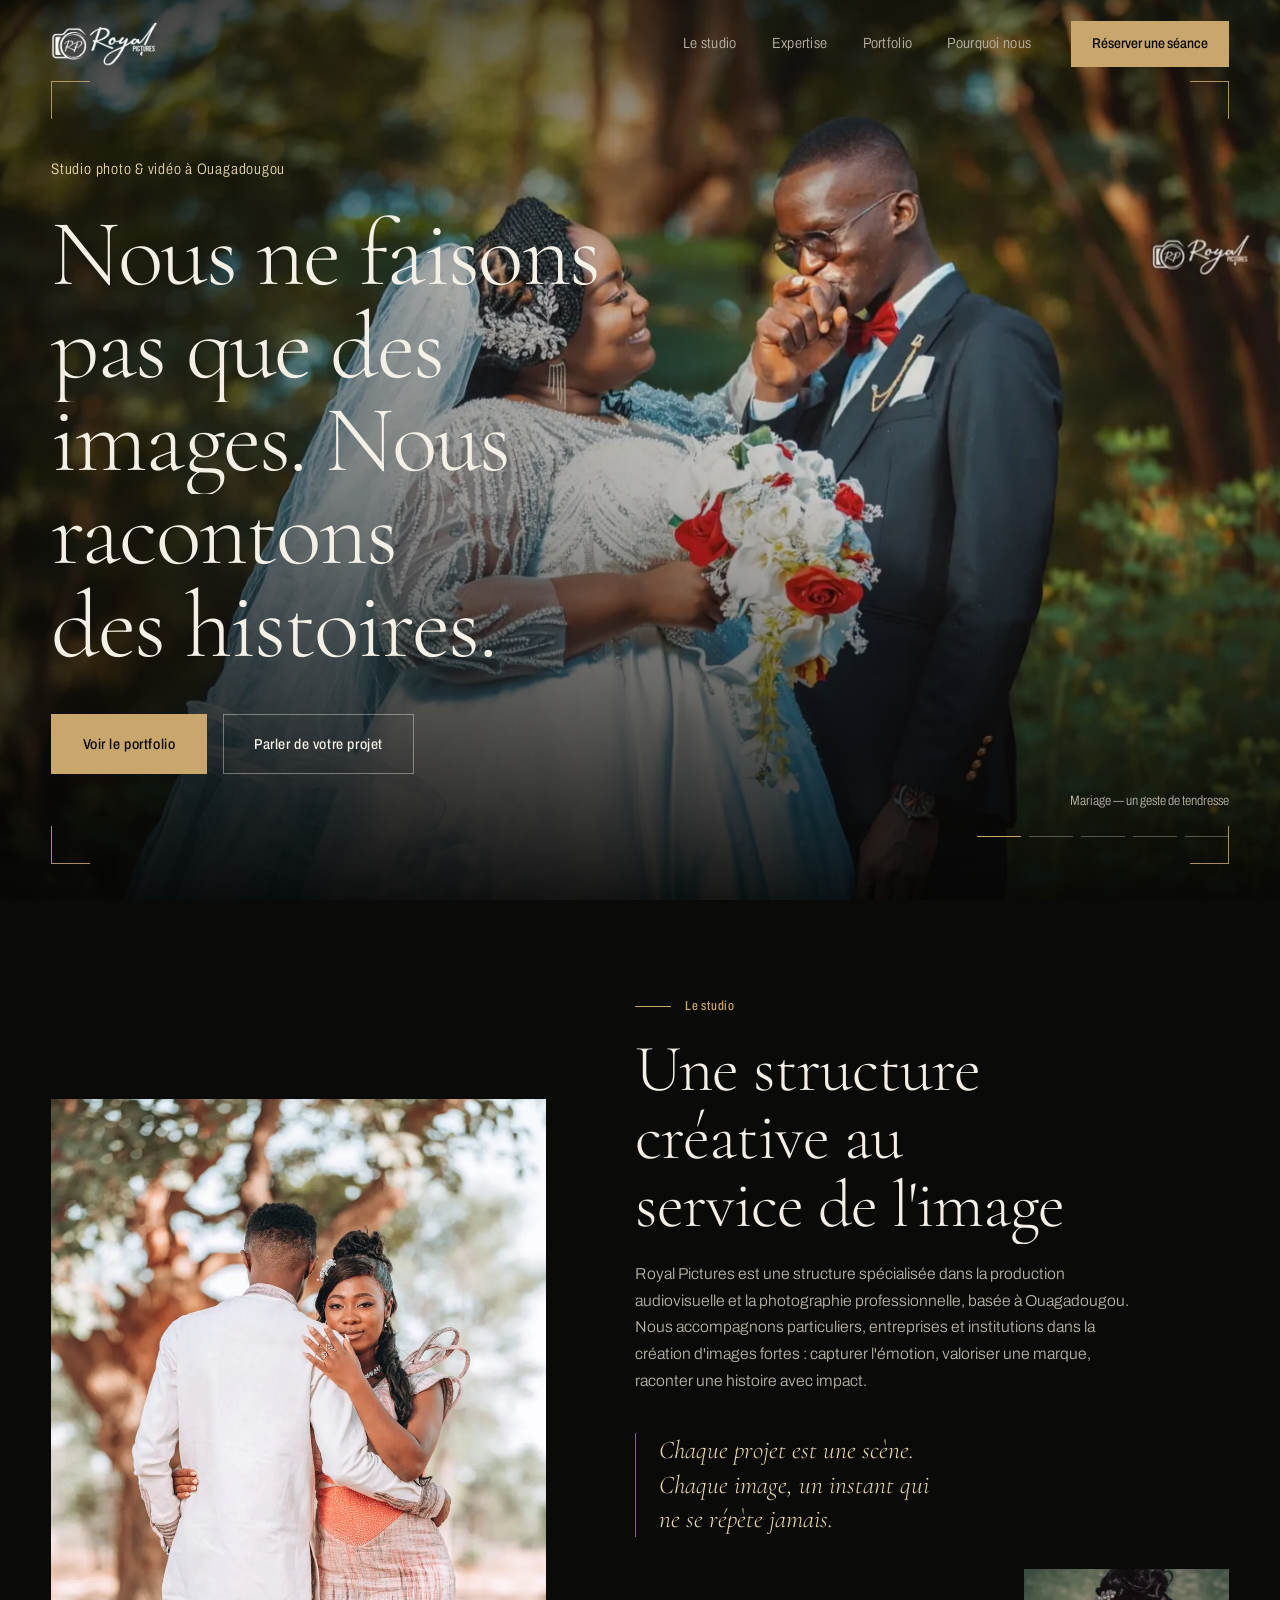
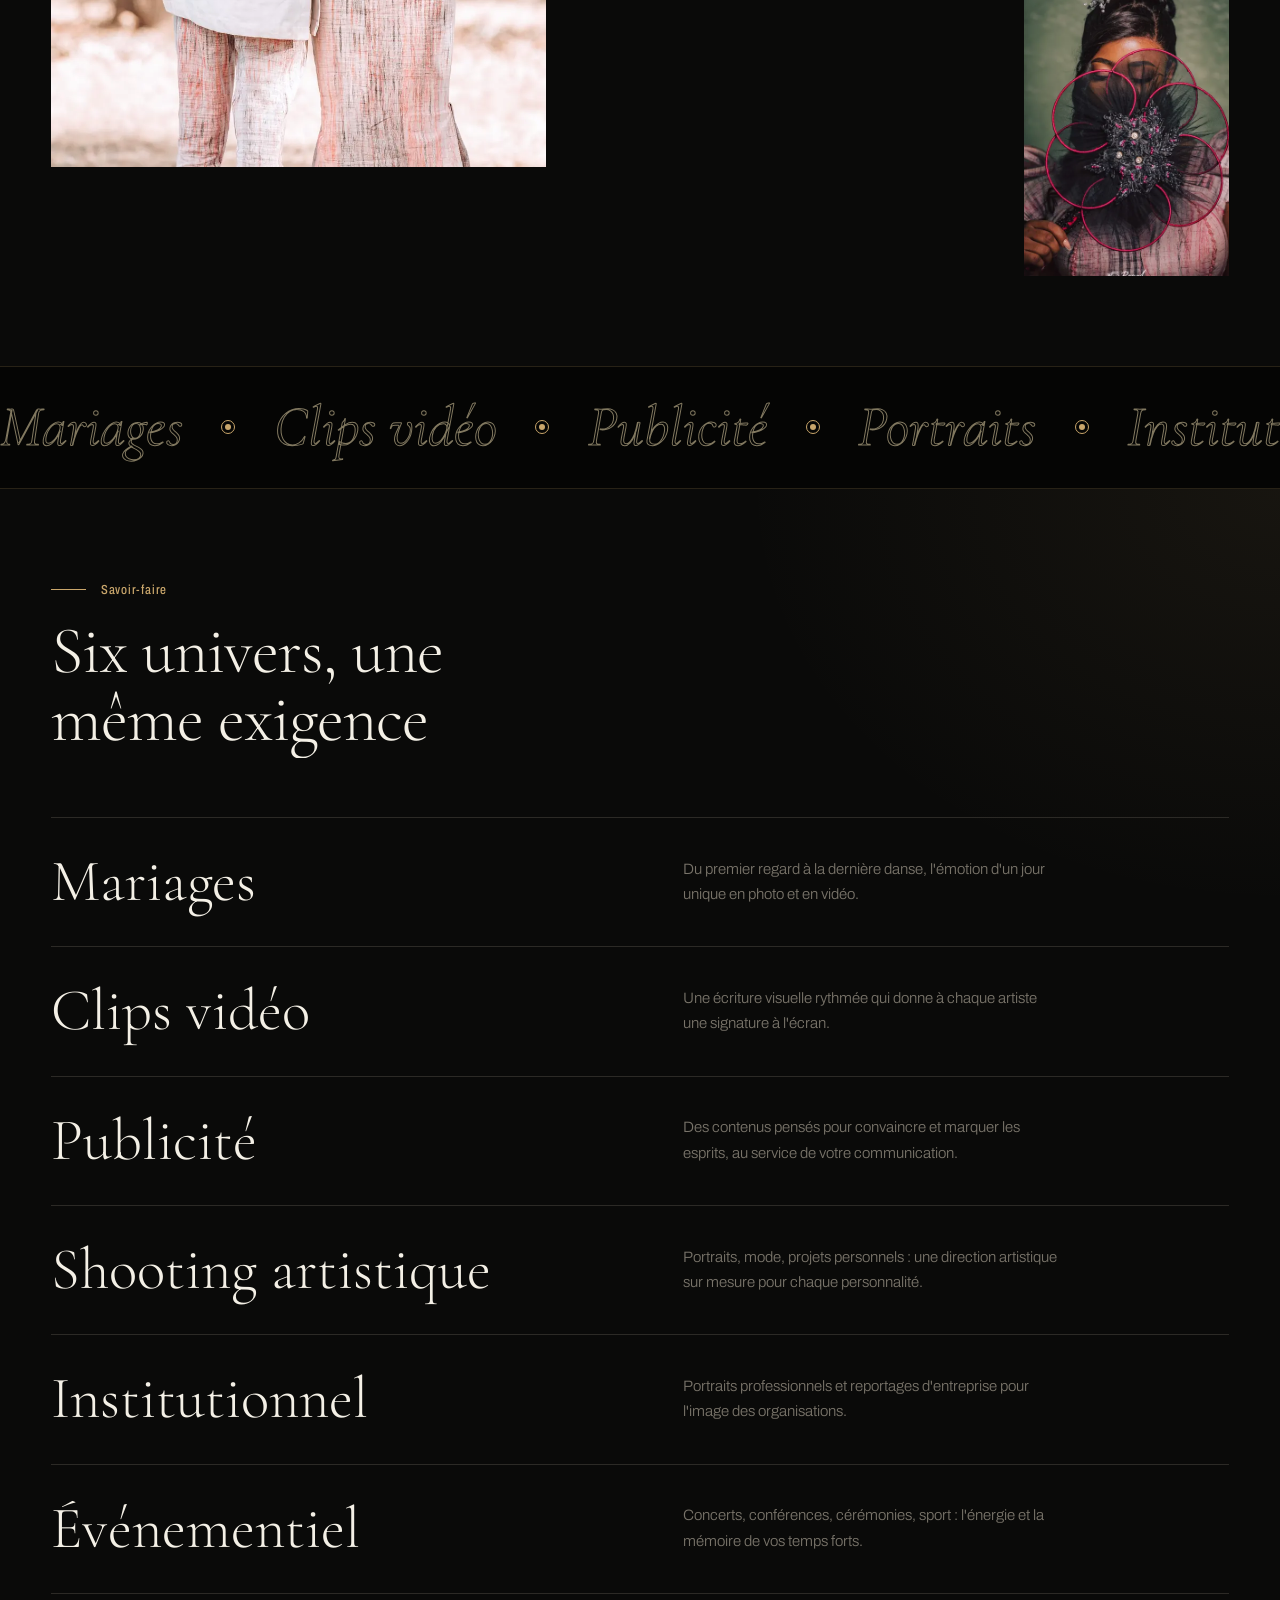
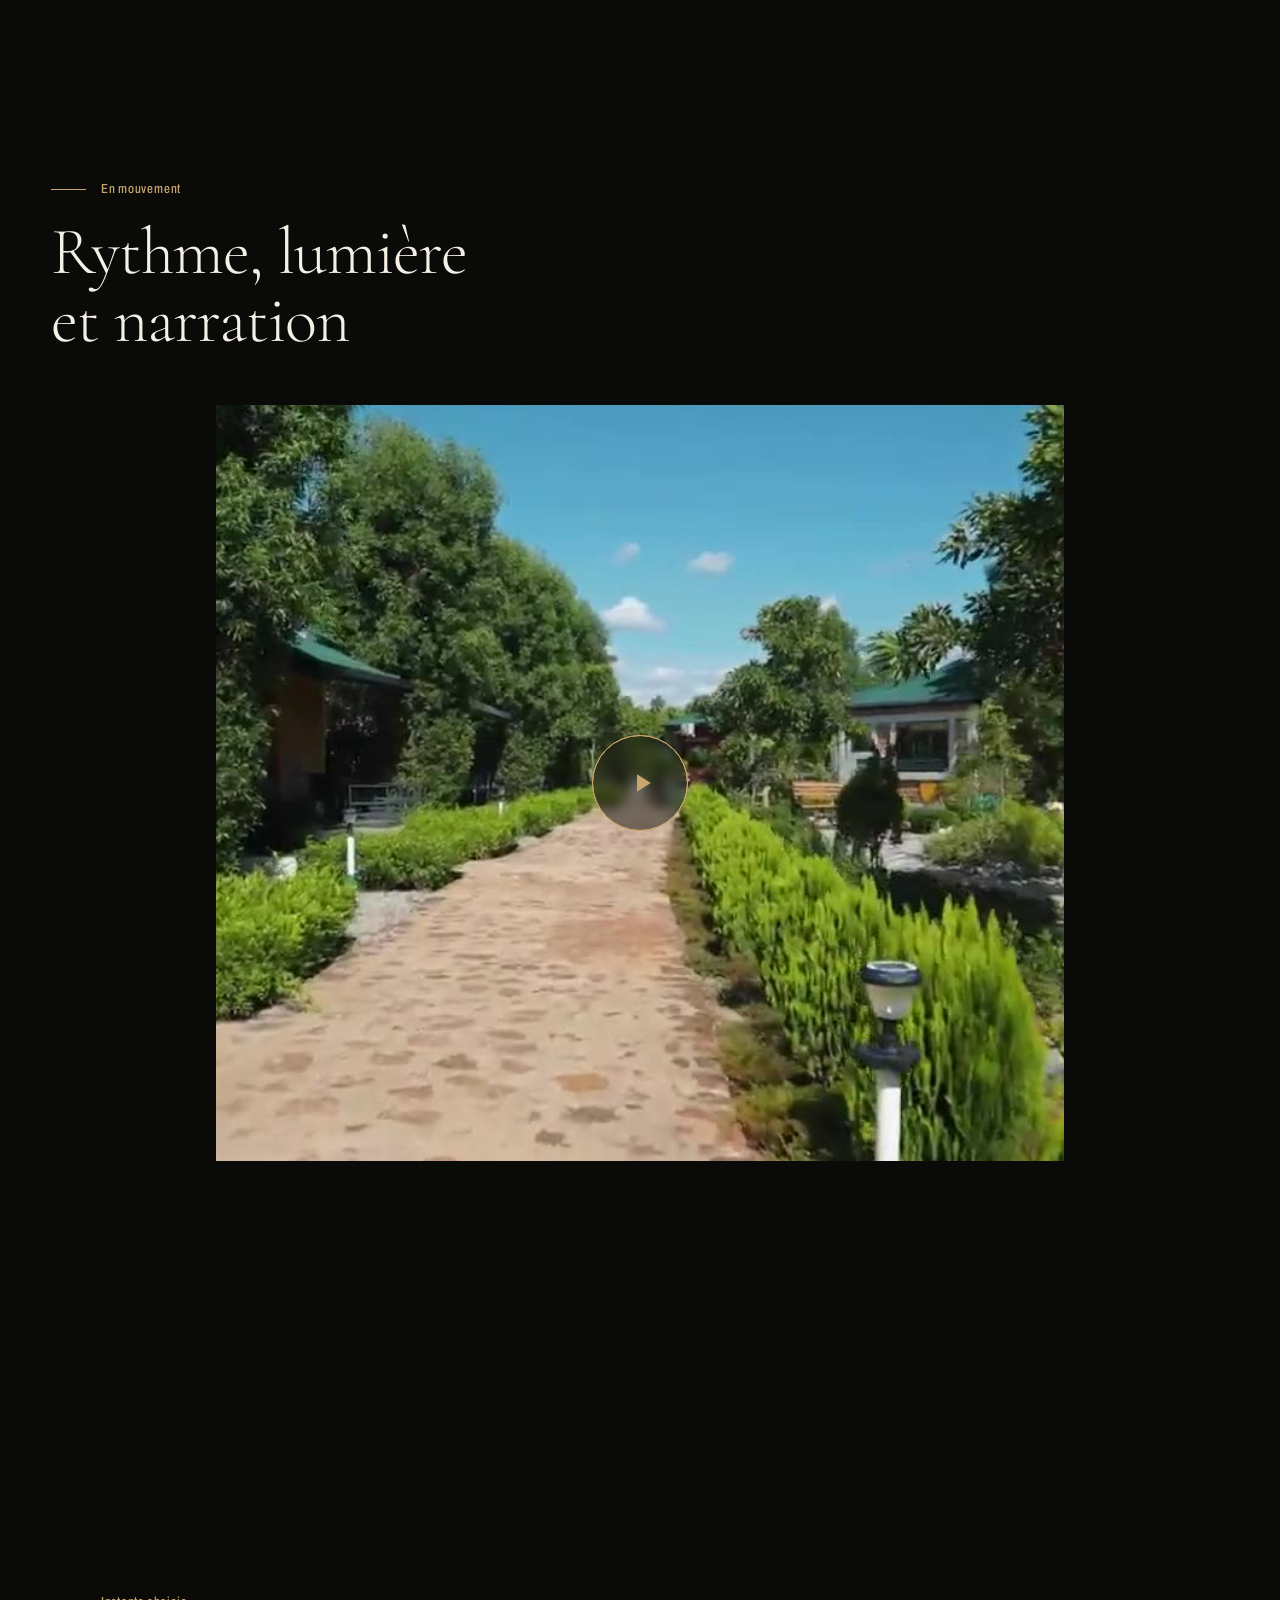
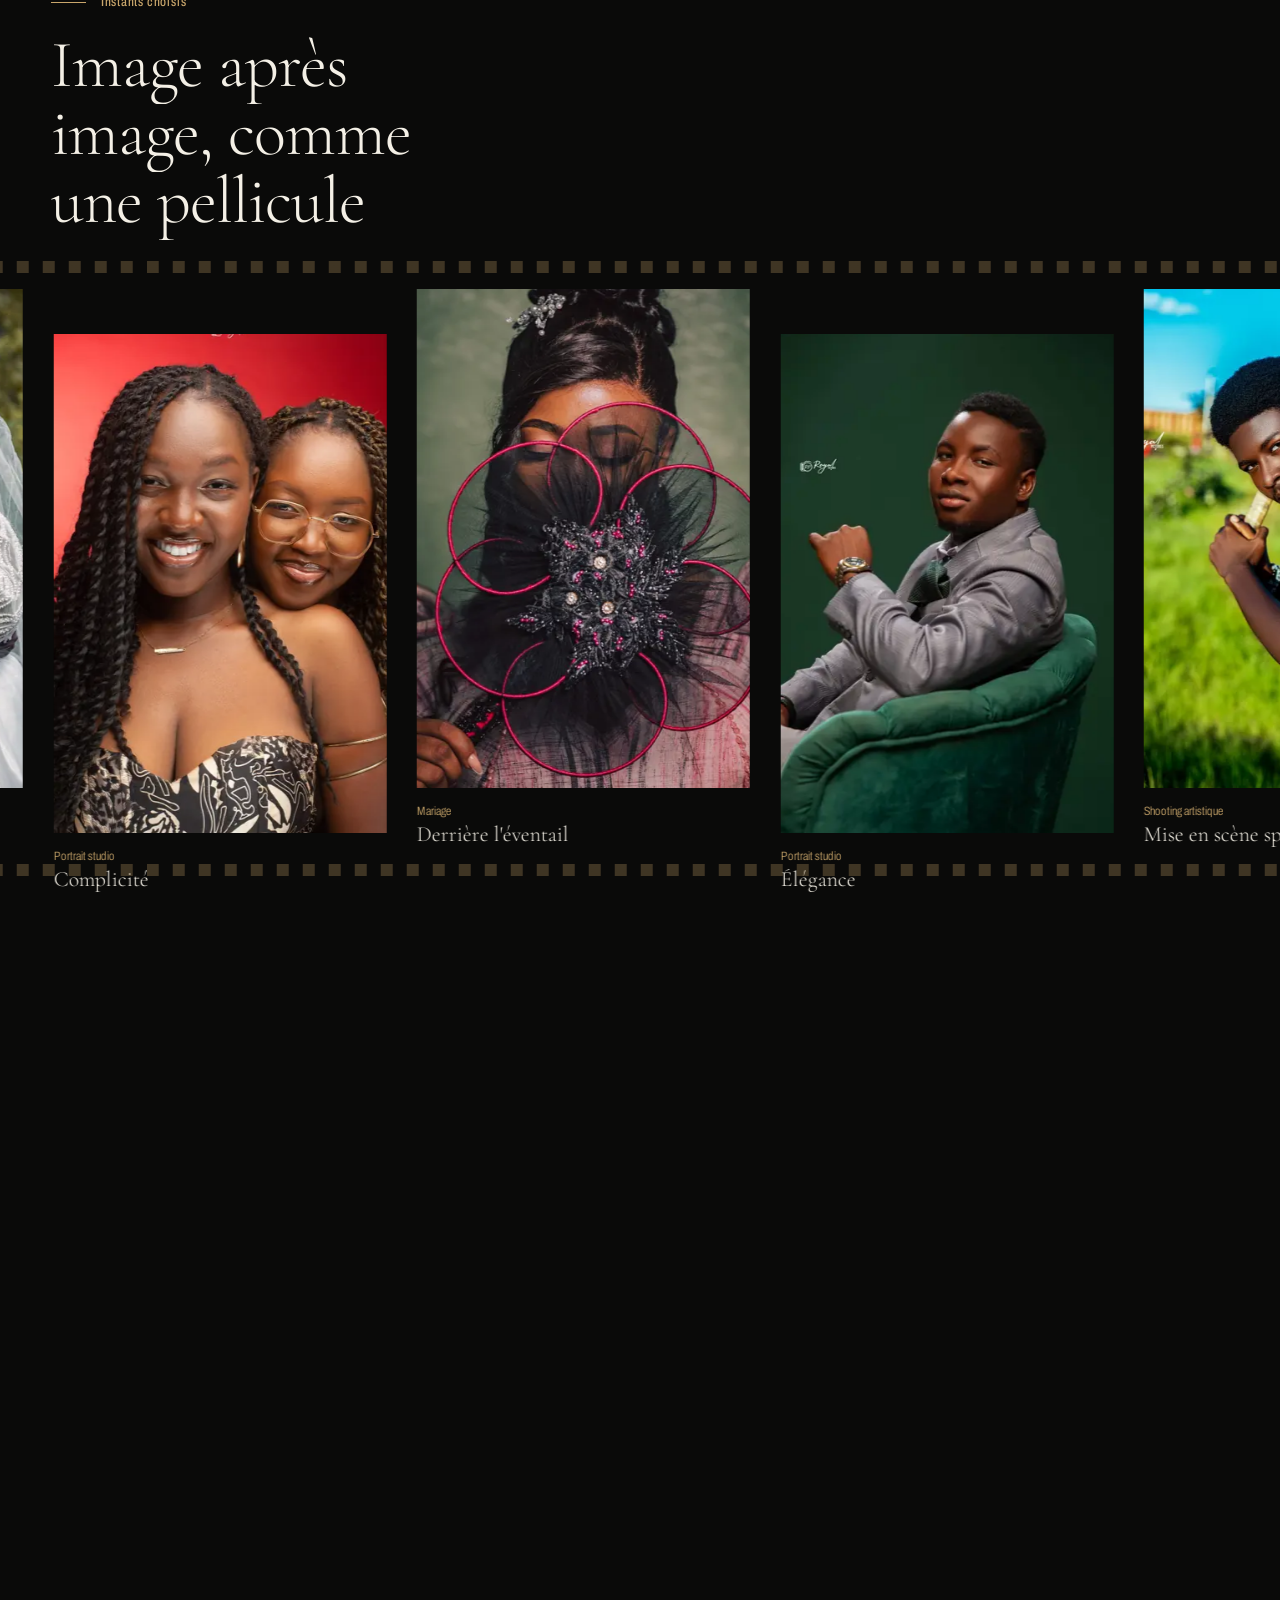
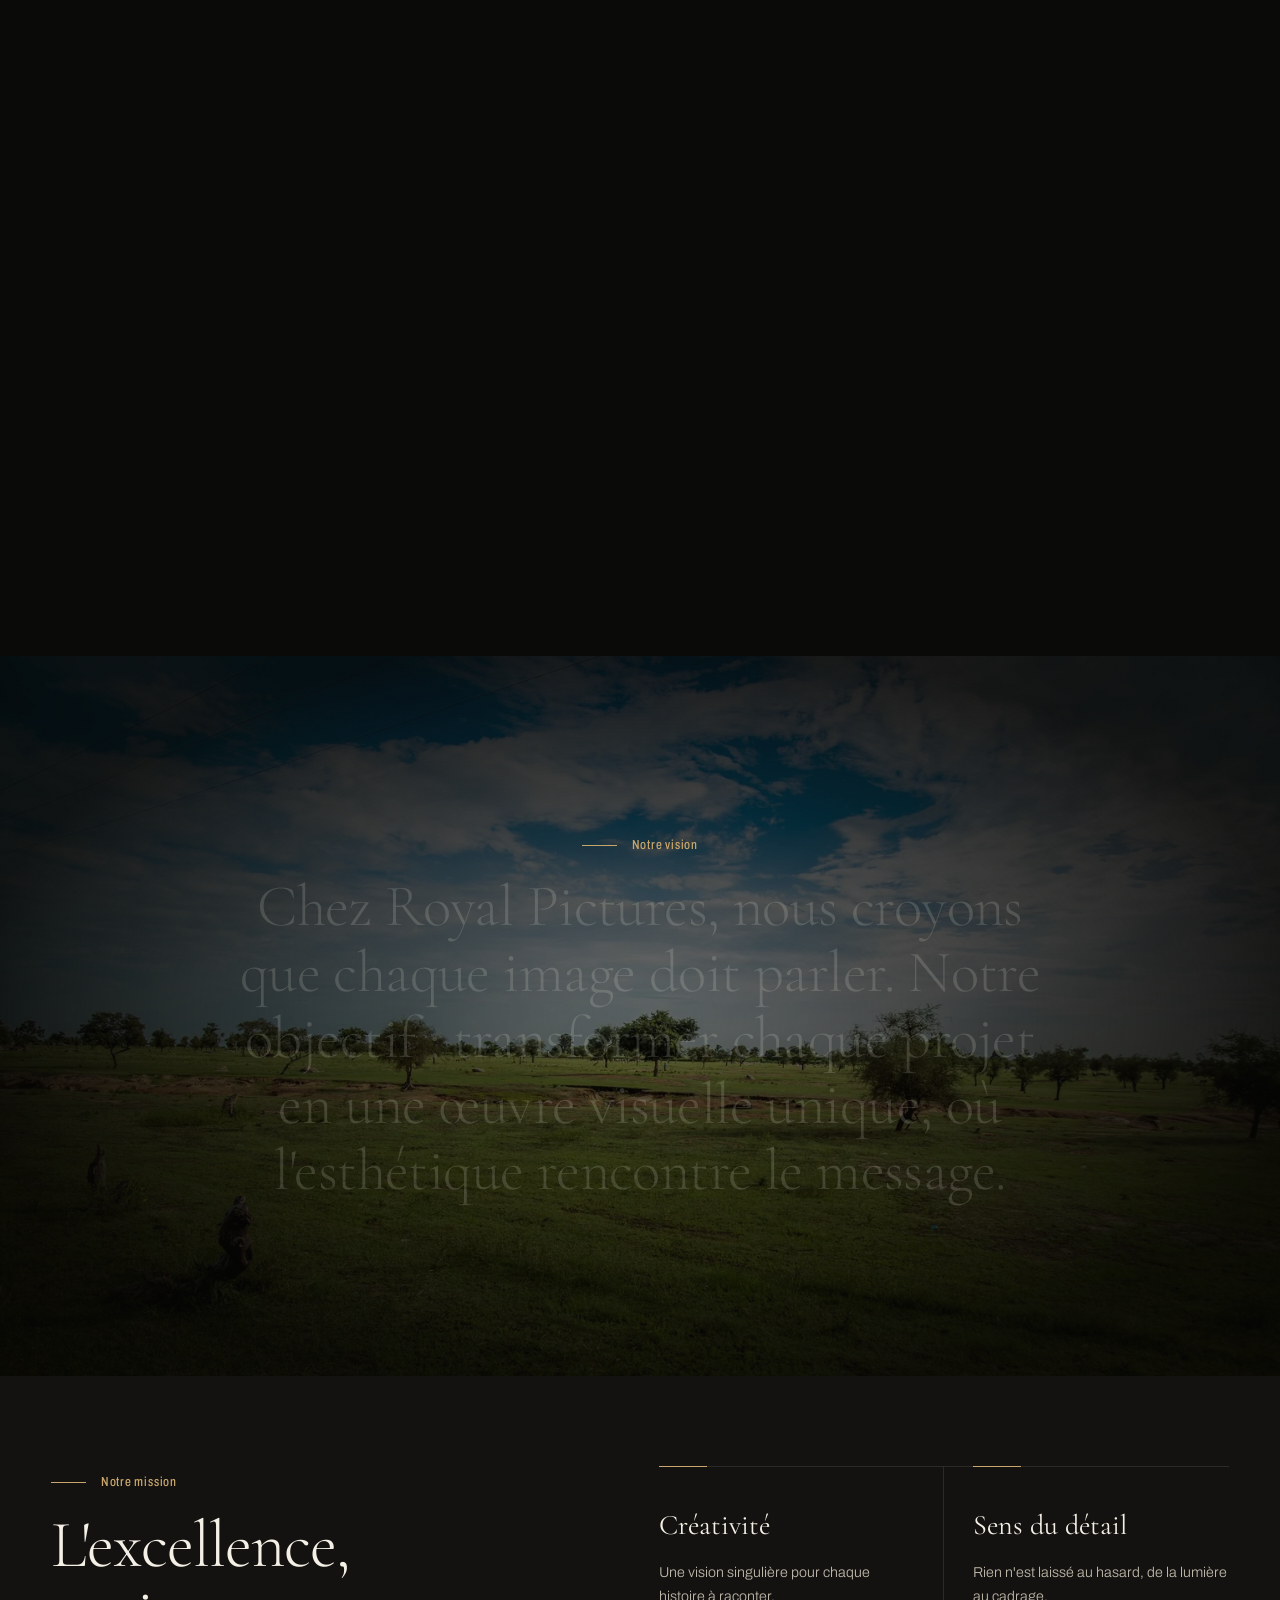
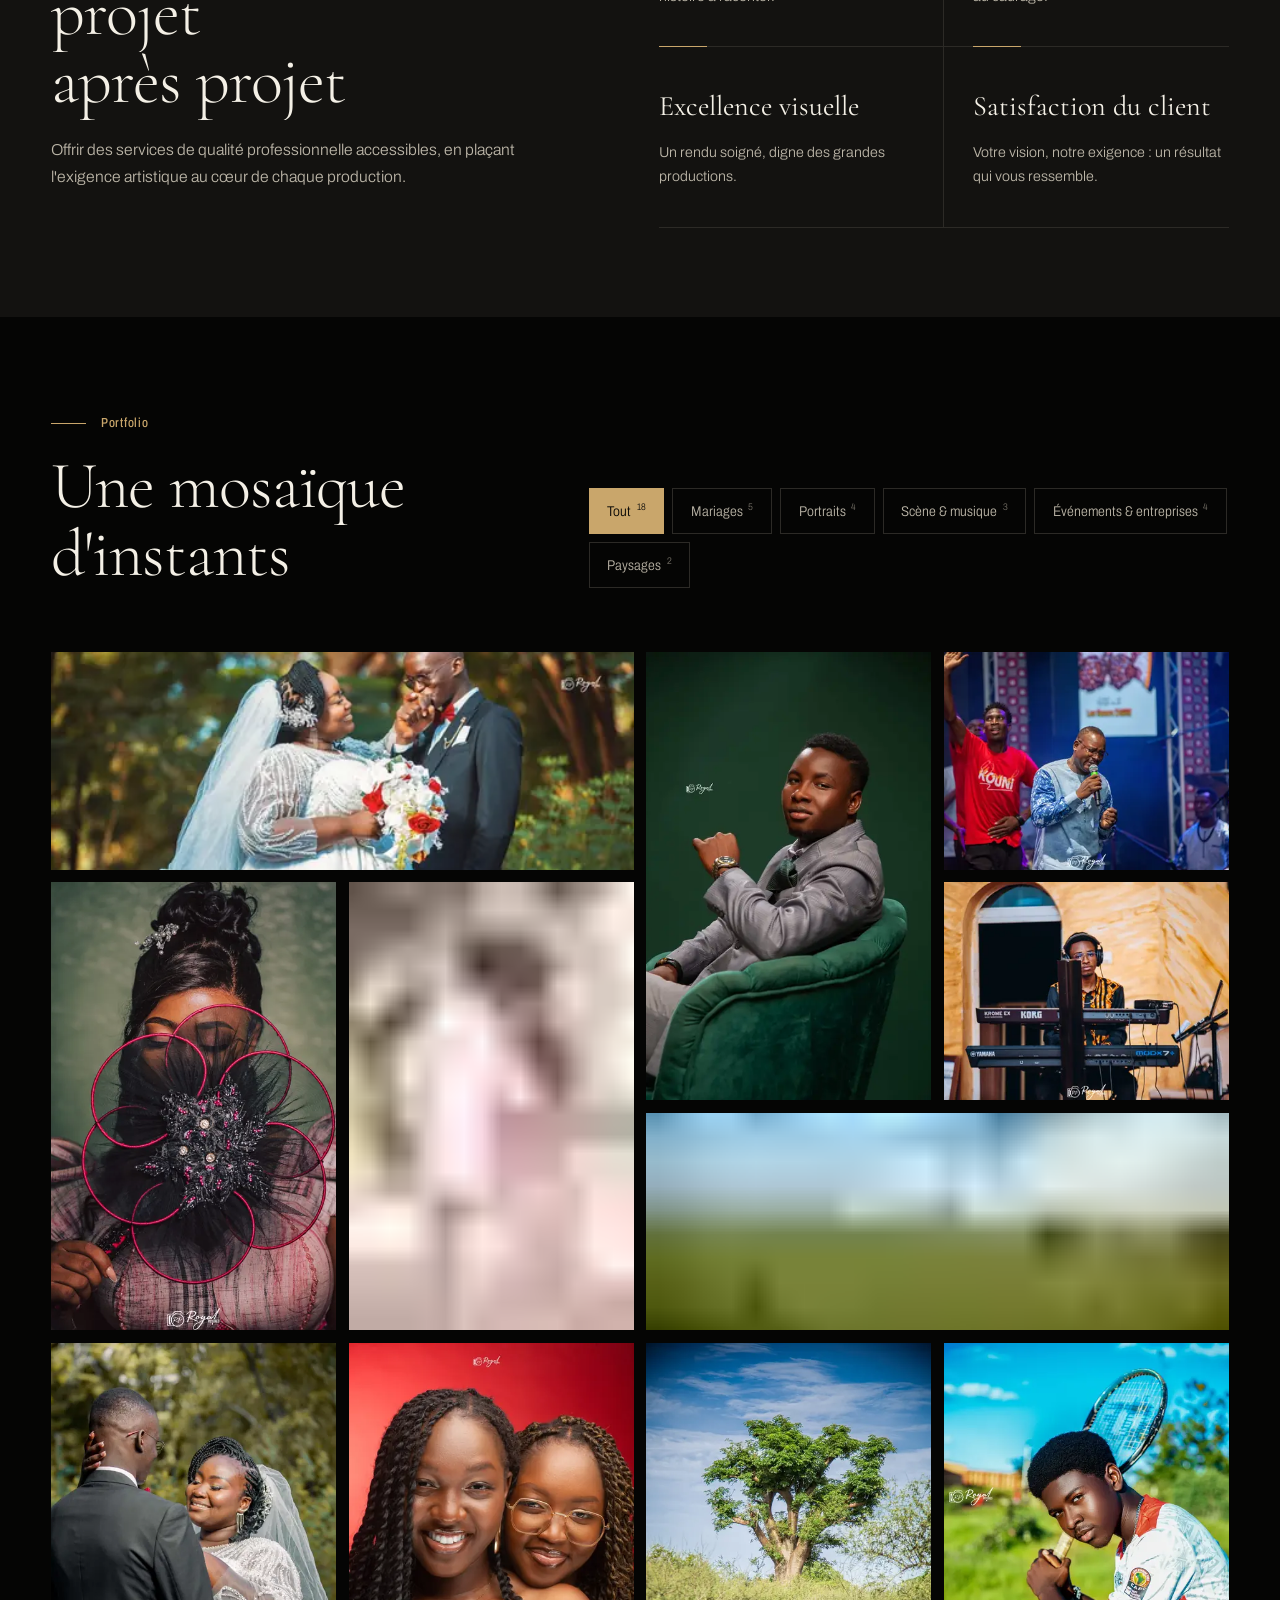
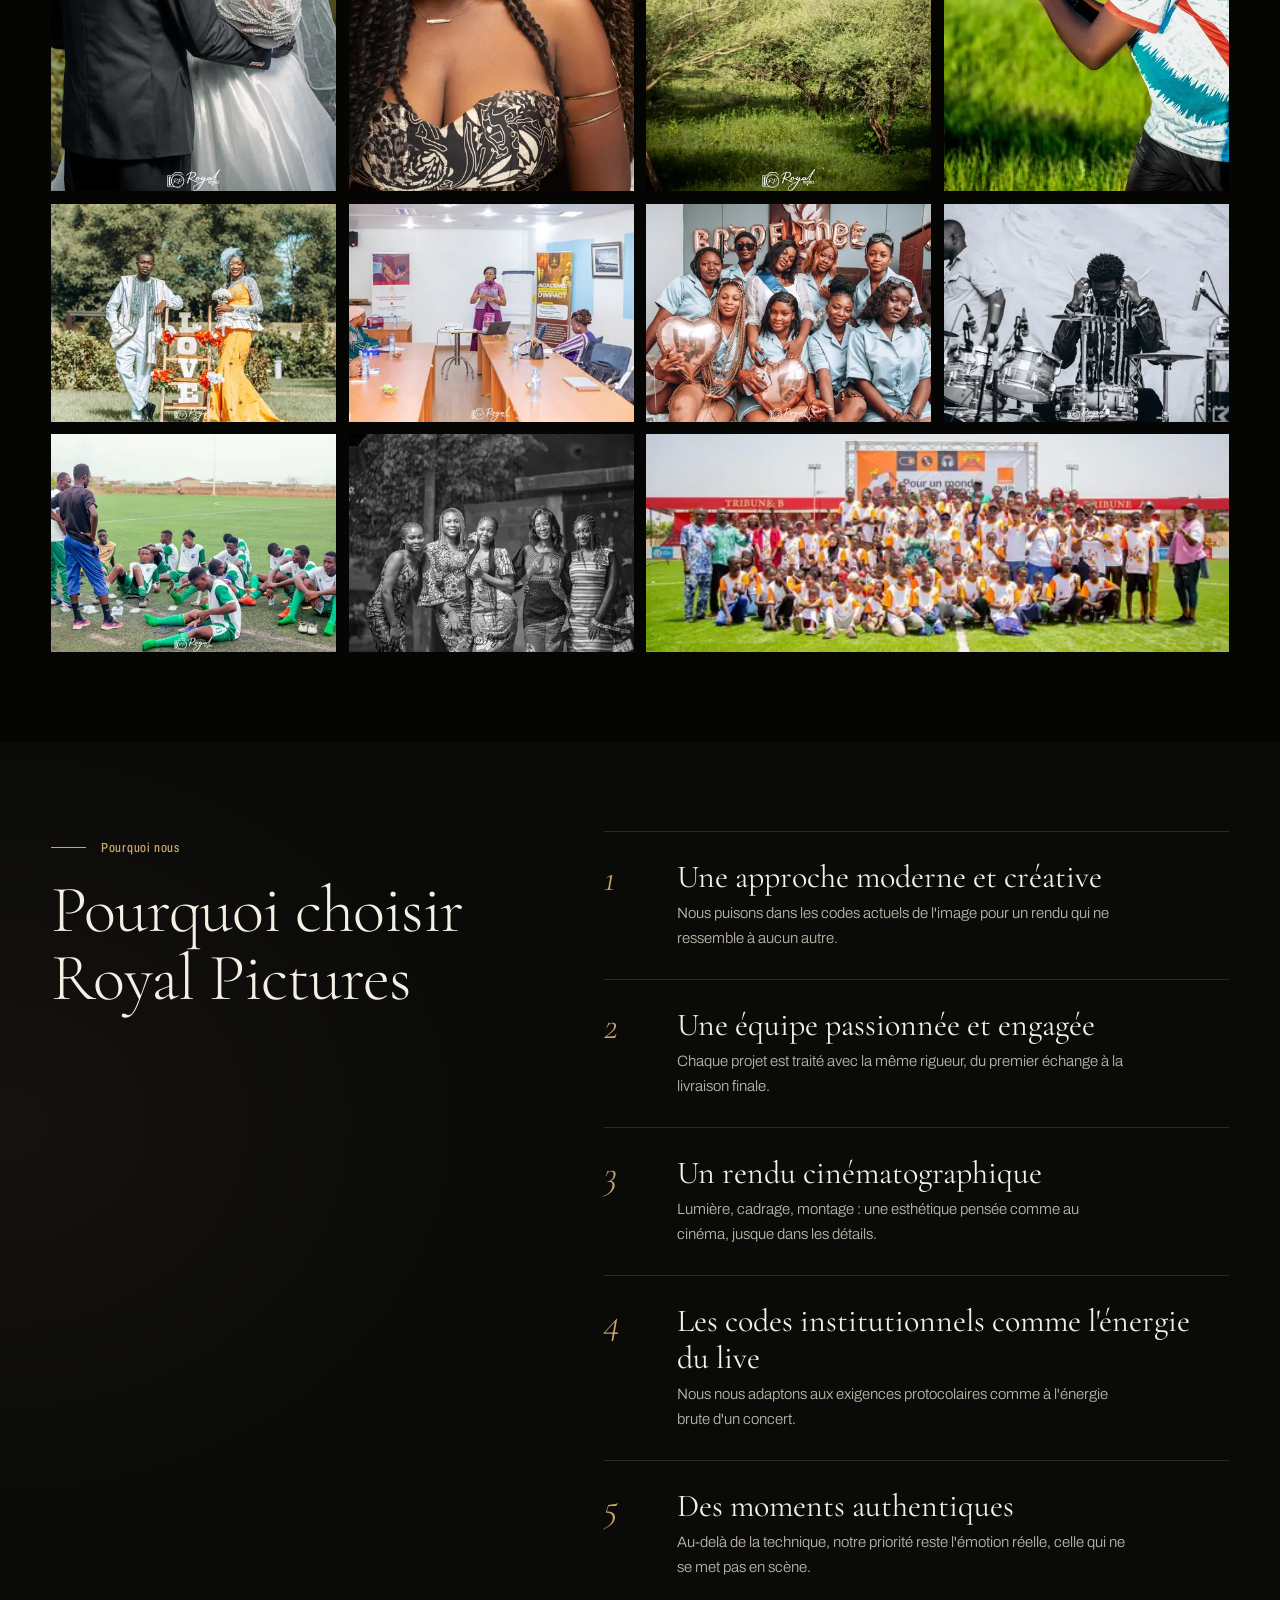
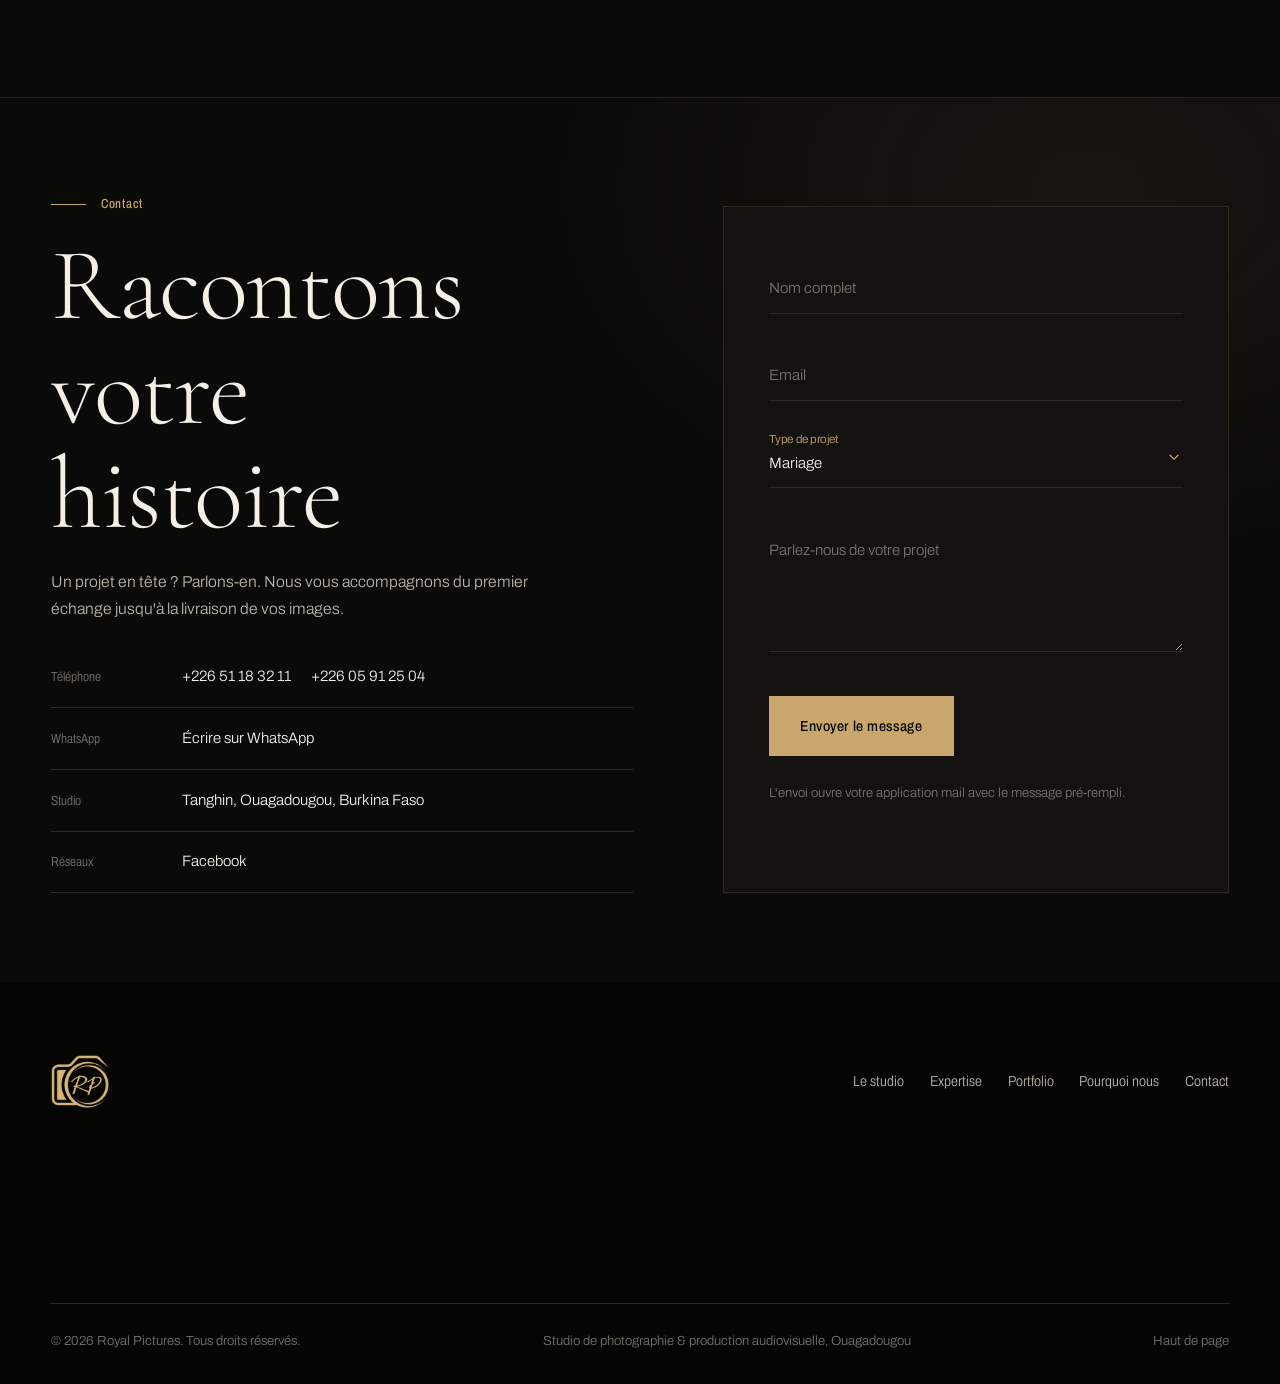
==== commit c735c2f0: "Chargement plus rapide et mise en page plus dense - Images WebP en 480/960/1600 px, la bonne taille " ====
--- a/index.html
+++ b/index.html
@@ -27,8 +27,8 @@
 
 <link rel="preconnect" href="https://fonts.googleapis.com">
 <link rel="preconnect" href="https://fonts.gstatic.com" crossorigin>
-<link href="https://fonts.googleapis.com/css2?family=Cormorant+Garamond:ital,wght@0,300;0,400;0,500;1,300;1,400&family=Archivo:wdth,wght@62..125,300..700&display=swap" rel="stylesheet">
-<link rel="preload" as="image" href="assets/img/webp/mariage-baisemain-1920.webp">
+<link href="https://fonts.googleapis.com/css2?family=Cormorant+Garamond:ital,wght@0,300;0,400;1,300;1,400&family=Archivo:wdth,wght@75..100,300..600&display=swap" rel="stylesheet">
+<link rel="preload" as="image" href="assets/img/webp/mariage-baisemain-1600.webp">
 <link rel="stylesheet" href="css/style.css">
 
 <script type="application/ld+json">
@@ -91,11 +91,11 @@
 <!-- ============ HERO ============ -->
 <header class="hero" id="top">
   <div class="hero__slides" id="heroSlides">
-    <figure class="hero__slide is-active" data-cap="Mariage — un geste de tendresse"><img class="lq"  alt="Le marié embrasse la main de la mariée" style="background-image:url([data-uri]);object-position:50% 35%" src="assets/img/webp/mariage-baisemain-1280.webp" srcset="assets/img/webp/mariage-baisemain-640.webp 640w, assets/img/webp/mariage-baisemain-1280.webp 1280w, assets/img/webp/mariage-baisemain-1920.webp 1920w" sizes="100vw" width="2048" height="1366" decoding="async"></figure>
-    <figure class="hero__slide" data-cap="Scène — concert Dédicace"><img class="lq" style="background-image:url([data-uri])"  alt="Chanteur au micro sur scène avec un danseur" loading="lazy" src="assets/img/webp/concert-dedicace-1280.webp" srcset="assets/img/webp/concert-dedicace-640.webp 640w, assets/img/webp/concert-dedicace-1280.webp 1280w, assets/img/webp/concert-dedicace-1920.webp 1920w" sizes="100vw" width="2200" height="1467" decoding="async"></figure>
-    <figure class="hero__slide" data-cap="Mariage traditionnel"><img class="lq" style="background-image:url([data-uri])"  alt="Couple en tenue traditionnelle autour d'un décor LOVE" loading="lazy" src="assets/img/webp/mariage-traditionnel-love-1280.webp" srcset="assets/img/webp/mariage-traditionnel-love-640.webp 640w, assets/img/webp/mariage-traditionnel-love-1280.webp 1280w, assets/img/webp/mariage-traditionnel-love-1920.webp 1920w" sizes="100vw" width="2200" height="1481" decoding="async"></figure>
-    <figure class="hero__slide" data-cap="Scène — le batteur"><img class="lq" style="background-image:url([data-uri])"  alt="Batteur en concert, noir et blanc" loading="lazy" src="assets/img/webp/batteur-noir-blanc-1280.webp" srcset="assets/img/webp/batteur-noir-blanc-640.webp 640w, assets/img/webp/batteur-noir-blanc-1280.webp 1280w, assets/img/webp/batteur-noir-blanc-1920.webp 1920w" sizes="100vw" width="2200" height="1467" decoding="async"></figure>
-    <figure class="hero__slide" data-cap="Événement — Orange Burkina Faso"><img class="lq" style="background-image:url([data-uri])"  alt="Photo de groupe lors d'un événement Orange" loading="lazy" src="assets/img/webp/evenement-orange-1280.webp" srcset="assets/img/webp/evenement-orange-640.webp 640w, assets/img/webp/evenement-orange-1280.webp 1280w, assets/img/webp/evenement-orange-1920.webp 1920w" sizes="100vw" width="2200" height="1467" decoding="async"></figure>
+    <figure class="hero__slide is-active" data-cap="Mariage — un geste de tendresse"><img class="lq"  alt="Le marié embrasse la main de la mariée" fetchpriority="high" style="background-image:url([data-uri]);object-position:50% 35%" src="assets/img/webp/mariage-baisemain-960.webp" srcset="assets/img/webp/mariage-baisemain-480.webp 480w, assets/img/webp/mariage-baisemain-960.webp 960w, assets/img/webp/mariage-baisemain-1600.webp 1600w" sizes="100vw" width="2048" height="1366" decoding="async"></figure>
+    <figure class="hero__slide" data-cap="Scène — concert Dédicace"><img class="lq" style="background-image:url([data-uri])"  alt="Chanteur au micro sur scène avec un danseur" loading="lazy" src="assets/img/webp/concert-dedicace-960.webp" srcset="assets/img/webp/concert-dedicace-480.webp 480w, assets/img/webp/concert-dedicace-960.webp 960w, assets/img/webp/concert-dedicace-1600.webp 1600w" sizes="100vw" width="2200" height="1467" decoding="async"></figure>
+    <figure class="hero__slide" data-cap="Mariage traditionnel"><img class="lq" style="background-image:url([data-uri])"  alt="Couple en tenue traditionnelle autour d'un décor LOVE" loading="lazy" src="assets/img/webp/mariage-traditionnel-love-960.webp" srcset="assets/img/webp/mariage-traditionnel-love-480.webp 480w, assets/img/webp/mariage-traditionnel-love-960.webp 960w, assets/img/webp/mariage-traditionnel-love-1600.webp 1600w" sizes="100vw" width="2200" height="1481" decoding="async"></figure>
+    <figure class="hero__slide" data-cap="Scène — le batteur"><img class="lq" style="background-image:url([data-uri])"  alt="Batteur en concert, noir et blanc" loading="lazy" src="assets/img/webp/batteur-noir-blanc-960.webp" srcset="assets/img/webp/batteur-noir-blanc-480.webp 480w, assets/img/webp/batteur-noir-blanc-960.webp 960w, assets/img/webp/batteur-noir-blanc-1600.webp 1600w" sizes="100vw" width="2200" height="1467" decoding="async"></figure>
+    <figure class="hero__slide" data-cap="Événement — Orange Burkina Faso"><img class="lq" style="background-image:url([data-uri])"  alt="Photo de groupe lors d'un événement Orange" loading="lazy" src="assets/img/webp/evenement-orange-960.webp" srcset="assets/img/webp/evenement-orange-480.webp 480w, assets/img/webp/evenement-orange-960.webp 960w, assets/img/webp/evenement-orange-1600.webp 1600w" sizes="100vw" width="2200" height="1467" decoding="async"></figure>
   </div>
   <div class="hero__wipe" id="heroWipe" aria-hidden="true"></div>
   <div class="hero__shade"></div>
@@ -121,7 +121,7 @@
 <section class="about section" id="apropos">
   <div class="container about__grid">
     <figure class="about__media img-reveal">
-      <img class="lq" style="background-image:url([data-uri])"  alt="Couple enlacé en tenue traditionnelle, à l'ombre d'un arbre" loading="lazy" data-speed="0.08" src="assets/img/webp/couple-tenue-traditionnelle-1280.webp" srcset="assets/img/webp/couple-tenue-traditionnelle-640.webp 640w, assets/img/webp/couple-tenue-traditionnelle-1280.webp 1280w, assets/img/webp/couple-tenue-traditionnelle-1920.webp 1920w" sizes="100vw" width="1467" height="2200" decoding="async">
+      <img class="lq" style="background-image:url([data-uri])"  alt="Couple enlacé en tenue traditionnelle, à l'ombre d'un arbre" loading="lazy" data-speed="0.08" src="assets/img/webp/couple-tenue-traditionnelle-960.webp" srcset="assets/img/webp/couple-tenue-traditionnelle-480.webp 480w, assets/img/webp/couple-tenue-traditionnelle-960.webp 960w, assets/img/webp/couple-tenue-traditionnelle-1600.webp 1600w" sizes="(max-width:860px) 100vw, 42vw" width="1467" height="2200" decoding="async">
     </figure>
     <div class="about__text">
       <p class="kicker">Le studio</p>
@@ -129,7 +129,7 @@
       <p class="lede fade-up">Royal Pictures est une structure spécialisée dans la production audiovisuelle et la photographie professionnelle, basée à Ouagadougou. Nous accompagnons particuliers, entreprises et institutions dans la création d'images fortes : capturer l'émotion, valoriser une marque, raconter une histoire avec impact.</p>
       <p class="about__sign fade-up">Chaque projet est une scène. Chaque image, un instant qui ne se répète jamais.</p>
       <figure class="about__small img-reveal">
-        <img class="lq" style="background-image:url([data-uri])"  alt="Mariée au visage caché derrière un éventail" loading="lazy" src="assets/img/webp/mariee-eventail-1280.webp" srcset="assets/img/webp/mariee-eventail-640.webp 640w, assets/img/webp/mariee-eventail-1280.webp 1280w, assets/img/webp/mariee-eventail-1920.webp 1920w" sizes="(max-width:620px) 50vw, (max-width:960px) 33vw, 25vw" width="1467" height="2200" decoding="async">
+        <img class="lq" style="background-image:url([data-uri])"  alt="Mariée au visage caché derrière un éventail" loading="lazy" src="assets/img/webp/mariee-eventail-960.webp" srcset="assets/img/webp/mariee-eventail-480.webp 480w, assets/img/webp/mariee-eventail-960.webp 960w, assets/img/webp/mariee-eventail-1600.webp 1600w" sizes="(max-width:620px) 50vw, (max-width:960px) 33vw, 25vw" width="1467" height="2200" decoding="async">
       </figure>
     </div>
   </div>
@@ -151,33 +151,33 @@
       <h2 class="title" data-split>Six univers, une même exigence</h2>
     </div>
     <ul class="services" id="services">
-      <li class="service" data-img="assets/img/webp/mariage-baisemain-640.webp">
-        <img style="background-image:url([data-uri])" class="lq service__thumb"  alt="" loading="lazy" src="assets/img/webp/mariage-baisemain-1280.webp" srcset="assets/img/webp/mariage-baisemain-640.webp 640w, assets/img/webp/mariage-baisemain-1280.webp 1280w, assets/img/webp/mariage-baisemain-1920.webp 1920w" sizes="88px" width="2048" height="1366" decoding="async">
+      <li class="service" data-img="assets/img/webp/mariage-baisemain-480.webp">
+        <img style="background-image:url([data-uri])" class="lq service__thumb"  alt="" loading="lazy" src="assets/img/webp/mariage-baisemain-960.webp" srcset="assets/img/webp/mariage-baisemain-480.webp 480w, assets/img/webp/mariage-baisemain-960.webp 960w, assets/img/webp/mariage-baisemain-1600.webp 1600w" sizes="88px" width="2048" height="1366" decoding="async">
         <h3>Mariages</h3>
         <p>Du premier regard à la dernière danse, l'émotion d'un jour unique en photo et en vidéo.</p>
       </li>
-      <li class="service" data-img="assets/img/webp/concert-dedicace-640.webp">
-        <img style="background-image:url([data-uri])" class="lq service__thumb"  alt="" loading="lazy" src="assets/img/webp/concert-dedicace-1280.webp" srcset="assets/img/webp/concert-dedicace-640.webp 640w, assets/img/webp/concert-dedicace-1280.webp 1280w, assets/img/webp/concert-dedicace-1920.webp 1920w" sizes="88px" width="2200" height="1467" decoding="async">
+      <li class="service" data-img="assets/img/webp/concert-dedicace-480.webp">
+        <img style="background-image:url([data-uri])" class="lq service__thumb"  alt="" loading="lazy" src="assets/img/webp/concert-dedicace-960.webp" srcset="assets/img/webp/concert-dedicace-480.webp 480w, assets/img/webp/concert-dedicace-960.webp 960w, assets/img/webp/concert-dedicace-1600.webp 1600w" sizes="88px" width="2200" height="1467" decoding="async">
         <h3>Clips vidéo</h3>
         <p>Une écriture visuelle rythmée qui donne à chaque artiste une signature à l'écran.</p>
       </li>
-      <li class="service" data-img="assets/img/webp/evenement-orange-640.webp">
-        <img style="background-image:url([data-uri])" class="lq service__thumb"  alt="" loading="lazy" src="assets/img/webp/evenement-orange-1280.webp" srcset="assets/img/webp/evenement-orange-640.webp 640w, assets/img/webp/evenement-orange-1280.webp 1280w, assets/img/webp/evenement-orange-1920.webp 1920w" sizes="88px" width="2200" height="1467" decoding="async">
+      <li class="service" data-img="assets/img/webp/evenement-orange-480.webp">
+        <img style="background-image:url([data-uri])" class="lq service__thumb"  alt="" loading="lazy" src="assets/img/webp/evenement-orange-960.webp" srcset="assets/img/webp/evenement-orange-480.webp 480w, assets/img/webp/evenement-orange-960.webp 960w, assets/img/webp/evenement-orange-1600.webp 1600w" sizes="88px" width="2200" height="1467" decoding="async">
         <h3>Publicité</h3>
         <p>Des contenus pensés pour convaincre et marquer les esprits, au service de votre communication.</p>
       </li>
-      <li class="service" data-img="assets/img/webp/portrait-tennis-640.webp">
-        <img style="background-image:url([data-uri])" class="lq service__thumb"  alt="" loading="lazy" src="assets/img/webp/portrait-tennis-1280.webp" srcset="assets/img/webp/portrait-tennis-640.webp 640w, assets/img/webp/portrait-tennis-1280.webp 1280w, assets/img/webp/portrait-tennis-1920.webp 1920w" sizes="88px" width="1467" height="2200" decoding="async">
+      <li class="service" data-img="assets/img/webp/portrait-tennis-480.webp">
+        <img style="background-image:url([data-uri])" class="lq service__thumb"  alt="" loading="lazy" src="assets/img/webp/portrait-tennis-960.webp" srcset="assets/img/webp/portrait-tennis-480.webp 480w, assets/img/webp/portrait-tennis-960.webp 960w, assets/img/webp/portrait-tennis-1600.webp 1600w" sizes="88px" width="1467" height="2200" decoding="async">
         <h3>Shooting artistique</h3>
         <p>Portraits, mode, projets personnels : une direction artistique sur mesure pour chaque personnalité.</p>
       </li>
-      <li class="service" data-img="assets/img/webp/conference-640.webp">
-        <img style="background-image:url([data-uri])" class="lq service__thumb"  alt="" loading="lazy" src="assets/img/webp/conference-1280.webp" srcset="assets/img/webp/conference-640.webp 640w, assets/img/webp/conference-1280.webp 1280w, assets/img/webp/conference-1920.webp 1920w" sizes="88px" width="2200" height="1467" decoding="async">
+      <li class="service" data-img="assets/img/webp/conference-480.webp">
+        <img style="background-image:url([data-uri])" class="lq service__thumb"  alt="" loading="lazy" src="assets/img/webp/conference-960.webp" srcset="assets/img/webp/conference-480.webp 480w, assets/img/webp/conference-960.webp 960w, assets/img/webp/conference-1600.webp 1600w" sizes="88px" width="2200" height="1467" decoding="async">
         <h3>Institutionnel</h3>
         <p>Portraits professionnels et reportages d'entreprise pour l'image des organisations.</p>
       </li>
-      <li class="service" data-img="assets/img/webp/batteur-noir-blanc-640.webp">
-        <img style="background-image:url([data-uri])" class="lq service__thumb"  alt="" loading="lazy" src="assets/img/webp/batteur-noir-blanc-1280.webp" srcset="assets/img/webp/batteur-noir-blanc-640.webp 640w, assets/img/webp/batteur-noir-blanc-1280.webp 1280w, assets/img/webp/batteur-noir-blanc-1920.webp 1920w" sizes="88px" width="2200" height="1467" decoding="async">
+      <li class="service" data-img="assets/img/webp/batteur-noir-blanc-480.webp">
+        <img style="background-image:url([data-uri])" class="lq service__thumb"  alt="" loading="lazy" src="assets/img/webp/batteur-noir-blanc-960.webp" srcset="assets/img/webp/batteur-noir-blanc-480.webp 480w, assets/img/webp/batteur-noir-blanc-960.webp 960w, assets/img/webp/batteur-noir-blanc-1600.webp 1600w" sizes="88px" width="2200" height="1467" decoding="async">
         <h3>Événementiel</h3>
         <p>Concerts, conférences, cérémonies, sport : l'énergie et la mémoire de vos temps forts.</p>
       </li>
@@ -194,8 +194,8 @@
   </div>
   <div class="showreel__stage" id="showreelStage">
     <div class="showreel__frame" id="showreelFrame">
-      <video class="showreel__video" id="showreelVideo" muted autoplay playsinline loop preload="auto" poster="assets/img/showreel-poster.jpg">
-        <source src="assets/img/showreel.mp4" type="video/mp4">
+      <video class="showreel__video" id="showreelVideo" muted playsinline loop preload="none" poster="assets/img/showreel-poster.jpg">
+        <source data-src="assets/img/showreel.mp4" type="video/mp4">
       </video>
       <button class="showreel__play" id="showreelPlay" aria-label="Lire la vidéo"><svg viewBox="0 0 24 24"><path d="M8 5v14l11-7z"/></svg></button>
       <button class="showreel__sound" id="showreelSound" aria-pressed="false">
@@ -214,12 +214,12 @@
       <h2 class="title" data-split>Image après image, comme une pellicule</h2>
     </div>
     <div class="reel__track" id="reelTrack">
-      <figure class="reel__card"><div class="reel__img"><img class="lq" style="background-image:url([data-uri])" src="assets/img/webp/mariage-etreinte-1280.webp" srcset="assets/img/webp/mariage-etreinte-640.webp 640w, assets/img/webp/mariage-etreinte-1280.webp 1280w, assets/img/webp/mariage-etreinte-1920.webp 1920w" sizes="(max-width:700px) 78vw, 30vw" width="1366" height="2048" alt="Un regard partagé" loading="lazy" decoding="async"></div><figcaption><em>Mariage</em>Un regard partagé</figcaption></figure>
-      <figure class="reel__card"><div class="reel__img"><img class="lq" style="background-image:url([data-uri])" src="assets/img/webp/portrait-amies-studio-1280.webp" srcset="assets/img/webp/portrait-amies-studio-640.webp 640w, assets/img/webp/portrait-amies-studio-1280.webp 1280w, assets/img/webp/portrait-amies-studio-1920.webp 1920w" sizes="(max-width:700px) 78vw, 30vw" width="1599" height="2200" alt="Complicité" loading="lazy" decoding="async"></div><figcaption><em>Portrait studio</em>Complicité</figcaption></figure>
-      <figure class="reel__card"><div class="reel__img"><img class="lq" style="background-image:url([data-uri])" src="assets/img/webp/mariee-eventail-1280.webp" srcset="assets/img/webp/mariee-eventail-640.webp 640w, assets/img/webp/mariee-eventail-1280.webp 1280w, assets/img/webp/mariee-eventail-1920.webp 1920w" sizes="(max-width:700px) 78vw, 30vw" width="1467" height="2200" alt="Derrière l'éventail" loading="lazy" decoding="async"></div><figcaption><em>Mariage</em>Derrière l'éventail</figcaption></figure>
-      <figure class="reel__card"><div class="reel__img"><img class="lq" style="background-image:url([data-uri])" src="assets/img/webp/portrait-studio-fauteuil-1280.webp" srcset="assets/img/webp/portrait-studio-fauteuil-640.webp 640w, assets/img/webp/portrait-studio-fauteuil-1280.webp 1280w, assets/img/webp/portrait-studio-fauteuil-1920.webp 1920w" sizes="(max-width:700px) 78vw, 30vw" width="1467" height="2200" alt="Élégance" loading="lazy" decoding="async"></div><figcaption><em>Portrait studio</em>Élégance</figcaption></figure>
-      <figure class="reel__card"><div class="reel__img"><img class="lq" style="background-image:url([data-uri])" src="assets/img/webp/portrait-tennis-1280.webp" srcset="assets/img/webp/portrait-tennis-640.webp 640w, assets/img/webp/portrait-tennis-1280.webp 1280w, assets/img/webp/portrait-tennis-1920.webp 1920w" sizes="(max-width:700px) 78vw, 30vw" width="1467" height="2200" alt="Mise en scène sportive" loading="lazy" decoding="async"></div><figcaption><em>Shooting artistique</em>Mise en scène sportive</figcaption></figure>
-      <figure class="reel__card"><div class="reel__img"><img class="lq" style="background-image:url([data-uri])" src="assets/img/webp/baobab-1280.webp" srcset="assets/img/webp/baobab-640.webp 640w, assets/img/webp/baobab-1280.webp 1280w, assets/img/webp/baobab-1920.webp 1920w" sizes="(max-width:700px) 78vw, 30vw" width="1467" height="2200" alt="Sous le baobab" loading="lazy" decoding="async"></div><figcaption><em>Paysage</em>Sous le baobab</figcaption></figure>
+      <figure class="reel__card"><div class="reel__img"><img class="lq" style="background-image:url([data-uri])" src="assets/img/webp/mariage-etreinte-960.webp" srcset="assets/img/webp/mariage-etreinte-480.webp 480w, assets/img/webp/mariage-etreinte-960.webp 960w, assets/img/webp/mariage-etreinte-1600.webp 1600w" sizes="(max-width:700px) 78vw, 30vw" width="1366" height="2048" alt="Un regard partagé" loading="lazy" decoding="async"></div><figcaption><em>Mariage</em>Un regard partagé</figcaption></figure>
+      <figure class="reel__card"><div class="reel__img"><img class="lq" style="background-image:url([data-uri])" src="assets/img/webp/portrait-amies-studio-960.webp" srcset="assets/img/webp/portrait-amies-studio-480.webp 480w, assets/img/webp/portrait-amies-studio-960.webp 960w, assets/img/webp/portrait-amies-studio-1600.webp 1600w" sizes="(max-width:700px) 78vw, 30vw" width="1599" height="2200" alt="Complicité" loading="lazy" decoding="async"></div><figcaption><em>Portrait studio</em>Complicité</figcaption></figure>
+      <figure class="reel__card"><div class="reel__img"><img class="lq" style="background-image:url([data-uri])" src="assets/img/webp/mariee-eventail-960.webp" srcset="assets/img/webp/mariee-eventail-480.webp 480w, assets/img/webp/mariee-eventail-960.webp 960w, assets/img/webp/mariee-eventail-1600.webp 1600w" sizes="(max-width:700px) 78vw, 30vw" width="1467" height="2200" alt="Derrière l'éventail" loading="lazy" decoding="async"></div><figcaption><em>Mariage</em>Derrière l'éventail</figcaption></figure>
+      <figure class="reel__card"><div class="reel__img"><img class="lq" style="background-image:url([data-uri])" src="assets/img/webp/portrait-studio-fauteuil-960.webp" srcset="assets/img/webp/portrait-studio-fauteuil-480.webp 480w, assets/img/webp/portrait-studio-fauteuil-960.webp 960w, assets/img/webp/portrait-studio-fauteuil-1600.webp 1600w" sizes="(max-width:700px) 78vw, 30vw" width="1467" height="2200" alt="Élégance" loading="lazy" decoding="async"></div><figcaption><em>Portrait studio</em>Élégance</figcaption></figure>
+      <figure class="reel__card"><div class="reel__img"><img class="lq" style="background-image:url([data-uri])" src="assets/img/webp/portrait-tennis-960.webp" srcset="assets/img/webp/portrait-tennis-480.webp 480w, assets/img/webp/portrait-tennis-960.webp 960w, assets/img/webp/portrait-tennis-1600.webp 1600w" sizes="(max-width:700px) 78vw, 30vw" width="1467" height="2200" alt="Mise en scène sportive" loading="lazy" decoding="async"></div><figcaption><em>Shooting artistique</em>Mise en scène sportive</figcaption></figure>
+      <figure class="reel__card"><div class="reel__img"><img class="lq" style="background-image:url([data-uri])" src="assets/img/webp/baobab-960.webp" srcset="assets/img/webp/baobab-480.webp 480w, assets/img/webp/baobab-960.webp 960w, assets/img/webp/baobab-1600.webp 1600w" sizes="(max-width:700px) 78vw, 30vw" width="1467" height="2200" alt="Sous le baobab" loading="lazy" decoding="async"></div><figcaption><em>Paysage</em>Sous le baobab</figcaption></figure>
       <a href="#portfolio" class="reel__end magnetic"><span>Voir tout le portfolio</span></a>
     </div>
     <div class="reel__bar" aria-hidden="true"><span id="reelBar"></span></div>
@@ -228,7 +228,7 @@
 
 <!-- ============ VISION ============ -->
 <section class="vision" id="vision">
-  <div class="vision__bg"><img class="lq" style="background-image:url([data-uri])"  alt="" loading="lazy" data-speed="0.12" src="assets/img/webp/savane-1280.webp" srcset="assets/img/webp/savane-640.webp 640w, assets/img/webp/savane-1280.webp 1280w, assets/img/webp/savane-1920.webp 1920w" sizes="100vw" width="2200" height="1467" decoding="async"></div>
+  <div class="vision__bg"><img class="lq" style="background-image:url([data-uri])"  alt="" loading="lazy" data-speed="0.12" src="assets/img/webp/savane-960.webp" srcset="assets/img/webp/savane-480.webp 480w, assets/img/webp/savane-960.webp 960w, assets/img/webp/savane-1600.webp 1600w" sizes="100vw" width="2200" height="1467" decoding="async"></div>
   <div class="vision__shade"></div>
   <div class="vision__content">
     <p class="kicker">Notre vision</p>
@@ -272,24 +272,24 @@
     </div>
 
     <div class="grid" id="grid">
-      <a class="tile tile--wide" data-cat="mariage" href="assets/img/webp/mariage-baisemain-1920.webp" data-title="Un geste de tendresse" data-label="Mariage"><img class="lq" style="background-image:url([data-uri])"  alt="Mariage — le marié embrasse la main de la mariée" loading="lazy" src="assets/img/webp/mariage-baisemain-1280.webp" srcset="assets/img/webp/mariage-baisemain-640.webp 640w, assets/img/webp/mariage-baisemain-1280.webp 1280w, assets/img/webp/mariage-baisemain-1920.webp 1920w" sizes="(max-width:620px) 50vw, (max-width:960px) 33vw, 25vw" width="2048" height="1366" decoding="async"><span class="tile__cap"><em>Mariage</em>Un geste de tendresse</span></a>
-      <a class="tile tile--tall" data-cat="portrait" href="assets/img/webp/portrait-studio-fauteuil-1920.webp" data-title="Élégance en studio" data-label="Portrait studio"><img class="lq" style="background-image:url([data-uri])"  alt="Portrait studio, homme en costume dans un fauteuil vert" loading="lazy" src="assets/img/webp/portrait-studio-fauteuil-1280.webp" srcset="assets/img/webp/portrait-studio-fauteuil-640.webp 640w, assets/img/webp/portrait-studio-fauteuil-1280.webp 1280w, assets/img/webp/portrait-studio-fauteuil-1920.webp 1920w" sizes="(max-width:620px) 50vw, (max-width:960px) 33vw, 25vw" width="1467" height="2200" decoding="async"><span class="tile__cap"><em>Portrait studio</em>Élégance en studio</span></a>
-      <a class="tile" data-cat="scene" href="assets/img/webp/concert-dedicace-1920.webp" data-title="Sur scène" data-label="Concert"><img class="lq" style="background-image:url([data-uri])"  alt="Concert, chanteur au micro avec un danseur" loading="lazy" src="assets/img/webp/concert-dedicace-1280.webp" srcset="assets/img/webp/concert-dedicace-640.webp 640w, assets/img/webp/concert-dedicace-1280.webp 1280w, assets/img/webp/concert-dedicace-1920.webp 1920w" sizes="(max-width:620px) 50vw, (max-width:960px) 33vw, 25vw" width="2200" height="1467" decoding="async"><span class="tile__cap"><em>Concert</em>Sur scène</span></a>
-      <a class="tile tile--tall" data-cat="mariage" href="assets/img/webp/couple-tenue-traditionnelle-1920.webp" data-title="Enlacés" data-label="Mariage traditionnel"><img class="lq" style="background-image:url([data-uri])"  alt="Couple enlacé en tenue traditionnelle" loading="lazy" src="assets/img/webp/couple-tenue-traditionnelle-1280.webp" srcset="assets/img/webp/couple-tenue-traditionnelle-640.webp 640w, assets/img/webp/couple-tenue-traditionnelle-1280.webp 1280w, assets/img/webp/couple-tenue-traditionnelle-1920.webp 1920w" sizes="(max-width:620px) 50vw, (max-width:960px) 33vw, 25vw" width="1467" height="2200" decoding="async"><span class="tile__cap"><em>Mariage traditionnel</em>Enlacés</span></a>
-      <a class="tile" data-cat="evenement" href="assets/img/webp/conference-1920.webp" data-title="Prise de parole" data-label="Institutionnel"><img class="lq" style="background-image:url([data-uri])"  alt="Conférencière s'adressant à son audience" loading="lazy" src="assets/img/webp/conference-1280.webp" srcset="assets/img/webp/conference-640.webp 640w, assets/img/webp/conference-1280.webp 1280w, assets/img/webp/conference-1920.webp 1920w" sizes="(max-width:620px) 50vw, (max-width:960px) 33vw, 25vw" width="2200" height="1467" decoding="async"><span class="tile__cap"><em>Institutionnel</em>Prise de parole</span></a>
-      <a class="tile tile--tall" data-cat="portrait" href="assets/img/webp/portrait-amies-studio-1920.webp" data-title="Complicité" data-label="Portrait studio"><img class="lq" style="background-image:url([data-uri])"  alt="Deux amies souriantes sur fond rouge" loading="lazy" src="assets/img/webp/portrait-amies-studio-1280.webp" srcset="assets/img/webp/portrait-amies-studio-640.webp 640w, assets/img/webp/portrait-amies-studio-1280.webp 1280w, assets/img/webp/portrait-amies-studio-1920.webp 1920w" sizes="(max-width:620px) 50vw, (max-width:960px) 33vw, 25vw" width="1599" height="2200" decoding="async"><span class="tile__cap"><em>Portrait studio</em>Complicité</span></a>
-      <a class="tile" data-cat="scene" href="assets/img/webp/batteur-noir-blanc-1920.webp" data-title="Le batteur" data-label="Concert"><img class="lq" style="background-image:url([data-uri])"  alt="Batteur ajustant ses écouteurs, noir et blanc" loading="lazy" src="assets/img/webp/batteur-noir-blanc-1280.webp" srcset="assets/img/webp/batteur-noir-blanc-640.webp 640w, assets/img/webp/batteur-noir-blanc-1280.webp 1280w, assets/img/webp/batteur-noir-blanc-1920.webp 1920w" sizes="(max-width:620px) 50vw, (max-width:960px) 33vw, 25vw" width="2200" height="1467" decoding="async"><span class="tile__cap"><em>Concert</em>Le batteur</span></a>
-      <a class="tile" data-cat="mariage" href="assets/img/webp/mariage-traditionnel-love-1920.webp" data-title="Love" data-label="Mariage traditionnel"><img class="lq" style="background-image:url([data-uri])"  alt="Couple en tenue traditionnelle autour d'un décor LOVE" loading="lazy" src="assets/img/webp/mariage-traditionnel-love-1280.webp" srcset="assets/img/webp/mariage-traditionnel-love-640.webp 640w, assets/img/webp/mariage-traditionnel-love-1280.webp 1280w, assets/img/webp/mariage-traditionnel-love-1920.webp 1920w" sizes="(max-width:620px) 50vw, (max-width:960px) 33vw, 25vw" width="2200" height="1481" decoding="async"><span class="tile__cap"><em>Mariage traditionnel</em>Love</span></a>
-      <a class="tile tile--tall" data-cat="paysage" href="assets/img/webp/baobab-1920.webp" data-title="Sous le baobab" data-label="Paysage"><img class="lq" style="background-image:url([data-uri])"  alt="Grand arbre et brousse verte sous un ciel bleu" loading="lazy" src="assets/img/webp/baobab-1280.webp" srcset="assets/img/webp/baobab-640.webp 640w, assets/img/webp/baobab-1280.webp 1280w, assets/img/webp/baobab-1920.webp 1920w" sizes="(max-width:620px) 50vw, (max-width:960px) 33vw, 25vw" width="1467" height="2200" decoding="async"><span class="tile__cap"><em>Paysage</em>Sous le baobab</span></a>
-      <a class="tile tile--wide" data-cat="evenement" href="assets/img/webp/evenement-orange-1920.webp" data-title="Tous ensemble" data-label="Événement d'entreprise"><img class="lq" style="background-image:url([data-uri])"  alt="Grande photo de groupe lors d'un événement Orange" loading="lazy" src="assets/img/webp/evenement-orange-1280.webp" srcset="assets/img/webp/evenement-orange-640.webp 640w, assets/img/webp/evenement-orange-1280.webp 1280w, assets/img/webp/evenement-orange-1920.webp 1920w" sizes="(max-width:620px) 50vw, (max-width:960px) 33vw, 25vw" width="2200" height="1467" decoding="async"><span class="tile__cap"><em>Événement d'entreprise</em>Tous ensemble</span></a>
-      <a class="tile tile--tall" data-cat="mariage" href="assets/img/webp/mariee-eventail-1920.webp" data-title="Derrière l'éventail" data-label="Mariage"><img class="lq" style="background-image:url([data-uri])"  alt="Mariée au visage caché derrière un éventail" loading="lazy" src="assets/img/webp/mariee-eventail-1280.webp" srcset="assets/img/webp/mariee-eventail-640.webp 640w, assets/img/webp/mariee-eventail-1280.webp 1280w, assets/img/webp/mariee-eventail-1920.webp 1920w" sizes="(max-width:620px) 50vw, (max-width:960px) 33vw, 25vw" width="1467" height="2200" decoding="async"><span class="tile__cap"><em>Mariage</em>Derrière l'éventail</span></a>
-      <a class="tile" data-cat="portrait" href="assets/img/webp/portrait-groupe-noir-blanc-1920.webp" data-title="Portrait de groupe" data-label="Portrait"><img class="lq" style="background-image:url([data-uri])"  alt="Cinq femmes en pagne, portrait noir et blanc" loading="lazy" src="assets/img/webp/portrait-groupe-noir-blanc-1280.webp" srcset="assets/img/webp/portrait-groupe-noir-blanc-640.webp 640w, assets/img/webp/portrait-groupe-noir-blanc-1280.webp 1280w, assets/img/webp/portrait-groupe-noir-blanc-1920.webp 1920w" sizes="(max-width:620px) 50vw, (max-width:960px) 33vw, 25vw" width="2200" height="1467" decoding="async"><span class="tile__cap"><em>Portrait</em>Portrait de groupe</span></a>
-      <a class="tile" data-cat="scene" href="assets/img/webp/clavieriste-1920.webp" data-title="Le claviériste" data-label="Musique"><img class="lq" style="background-image:url([data-uri])"  alt="Claviériste au casque derrière ses claviers" loading="lazy" src="assets/img/webp/clavieriste-1280.webp" srcset="assets/img/webp/clavieriste-640.webp 640w, assets/img/webp/clavieriste-1280.webp 1280w, assets/img/webp/clavieriste-1920.webp 1920w" sizes="(max-width:620px) 50vw, (max-width:960px) 33vw, 25vw" width="2200" height="1467" decoding="async"><span class="tile__cap"><em>Musique</em>Le claviériste</span></a>
-      <a class="tile tile--tall" data-cat="mariage" href="assets/img/webp/mariage-etreinte-1920.webp" data-title="Un regard partagé" data-label="Mariage"><img class="lq" style="background-image:url([data-uri])"  alt="Les mariés enlacés, la mariée sourit" loading="lazy" src="assets/img/webp/mariage-etreinte-1280.webp" srcset="assets/img/webp/mariage-etreinte-640.webp 640w, assets/img/webp/mariage-etreinte-1280.webp 1280w, assets/img/webp/mariage-etreinte-1920.webp 1920w" sizes="(max-width:620px) 50vw, (max-width:960px) 33vw, 25vw" width="1366" height="2048" decoding="async"><span class="tile__cap"><em>Mariage</em>Un regard partagé</span></a>
-      <a class="tile" data-cat="evenement" href="assets/img/webp/football-causerie-1920.webp" data-title="Causerie d'avant-match" data-label="Sport"><img class="lq" style="background-image:url([data-uri])"  alt="Joueurs de football assis écoutant leur coach" loading="lazy" src="assets/img/webp/football-causerie-1280.webp" srcset="assets/img/webp/football-causerie-640.webp 640w, assets/img/webp/football-causerie-1280.webp 1280w, assets/img/webp/football-causerie-1920.webp 1920w" sizes="(max-width:620px) 50vw, (max-width:960px) 33vw, 25vw" width="2200" height="1467" decoding="async"><span class="tile__cap"><em>Sport</em>Causerie d'avant-match</span></a>
-      <a class="tile tile--tall" data-cat="portrait" href="assets/img/webp/portrait-tennis-1920.webp" data-title="Mise en scène sportive" data-label="Shooting artistique"><img class="lq" style="background-image:url([data-uri])"  alt="Jeune homme posant avec une raquette de tennis en extérieur" loading="lazy" src="assets/img/webp/portrait-tennis-1280.webp" srcset="assets/img/webp/portrait-tennis-640.webp 640w, assets/img/webp/portrait-tennis-1280.webp 1280w, assets/img/webp/portrait-tennis-1920.webp 1920w" sizes="(max-width:620px) 50vw, (max-width:960px) 33vw, 25vw" width="1467" height="2200" decoding="async"><span class="tile__cap"><em>Shooting artistique</em>Mise en scène sportive</span></a>
-      <a class="tile" data-cat="evenement" href="assets/img/webp/evjf-bride-to-be-1920.webp" data-title="Bride to be" data-label="Enterrement de vie de jeune fille"><img class="lq" style="background-image:url([data-uri])"  alt="Groupe d'amies en pyjama bleu pour un EVJF" loading="lazy" src="assets/img/webp/evjf-bride-to-be-1280.webp" srcset="assets/img/webp/evjf-bride-to-be-640.webp 640w, assets/img/webp/evjf-bride-to-be-1280.webp 1280w, assets/img/webp/evjf-bride-to-be-1920.webp 1920w" sizes="(max-width:620px) 50vw, (max-width:960px) 33vw, 25vw" width="2200" height="1467" decoding="async"><span class="tile__cap"><em>EVJF</em>Bride to be</span></a>
-      <a class="tile tile--wide" data-cat="paysage" href="assets/img/webp/savane-1920.webp" data-title="Ciel de savane" data-label="Paysage"><img class="lq" style="background-image:url([data-uri])"  alt="Savane verte sous un grand ciel nuageux" loading="lazy" src="assets/img/webp/savane-1280.webp" srcset="assets/img/webp/savane-640.webp 640w, assets/img/webp/savane-1280.webp 1280w, assets/img/webp/savane-1920.webp 1920w" sizes="(max-width:620px) 50vw, (max-width:960px) 33vw, 25vw" width="2200" height="1467" decoding="async"><span class="tile__cap"><em>Paysage</em>Ciel de savane</span></a>
+      <a class="tile tile--wide" data-cat="mariage" href="assets/img/webp/mariage-baisemain-1600.webp" data-title="Un geste de tendresse" data-label="Mariage"><img class="lq" style="background-image:url([data-uri])"  alt="Mariage — le marié embrasse la main de la mariée" loading="lazy" src="assets/img/webp/mariage-baisemain-960.webp" srcset="assets/img/webp/mariage-baisemain-480.webp 480w, assets/img/webp/mariage-baisemain-960.webp 960w, assets/img/webp/mariage-baisemain-1600.webp 1600w" sizes="(max-width:620px) 50vw, (max-width:960px) 33vw, 25vw" width="2048" height="1366" decoding="async"><span class="tile__cap"><em>Mariage</em>Un geste de tendresse</span></a>
+      <a class="tile tile--tall" data-cat="portrait" href="assets/img/webp/portrait-studio-fauteuil-1600.webp" data-title="Élégance en studio" data-label="Portrait studio"><img class="lq" style="background-image:url([data-uri])"  alt="Portrait studio, homme en costume dans un fauteuil vert" loading="lazy" src="assets/img/webp/portrait-studio-fauteuil-960.webp" srcset="assets/img/webp/portrait-studio-fauteuil-480.webp 480w, assets/img/webp/portrait-studio-fauteuil-960.webp 960w, assets/img/webp/portrait-studio-fauteuil-1600.webp 1600w" sizes="(max-width:620px) 50vw, (max-width:960px) 33vw, 25vw" width="1467" height="2200" decoding="async"><span class="tile__cap"><em>Portrait studio</em>Élégance en studio</span></a>
+      <a class="tile" data-cat="scene" href="assets/img/webp/concert-dedicace-1600.webp" data-title="Sur scène" data-label="Concert"><img class="lq" style="background-image:url([data-uri])"  alt="Concert, chanteur au micro avec un danseur" loading="lazy" src="assets/img/webp/concert-dedicace-960.webp" srcset="assets/img/webp/concert-dedicace-480.webp 480w, assets/img/webp/concert-dedicace-960.webp 960w, assets/img/webp/concert-dedicace-1600.webp 1600w" sizes="(max-width:620px) 50vw, (max-width:960px) 33vw, 25vw" width="2200" height="1467" decoding="async"><span class="tile__cap"><em>Concert</em>Sur scène</span></a>
+      <a class="tile tile--tall" data-cat="mariage" href="assets/img/webp/mariee-eventail-1600.webp" data-title="Derrière l'éventail" data-label="Mariage"><img class="lq" style="background-image:url([data-uri])"  alt="Mariée au visage caché derrière un éventail" loading="lazy" src="assets/img/webp/mariee-eventail-960.webp" srcset="assets/img/webp/mariee-eventail-480.webp 480w, assets/img/webp/mariee-eventail-960.webp 960w, assets/img/webp/mariee-eventail-1600.webp 1600w" sizes="(max-width:620px) 50vw, (max-width:960px) 33vw, 25vw" width="1467" height="2200" decoding="async"><span class="tile__cap"><em>Mariage</em>Derrière l'éventail</span></a>
+      <a class="tile tile--tall" data-cat="mariage" href="assets/img/webp/couple-tenue-traditionnelle-1600.webp" data-title="Enlacés" data-label="Mariage traditionnel"><img class="lq" style="background-image:url([data-uri])"  alt="Couple enlacé en tenue traditionnelle" loading="lazy" src="assets/img/webp/couple-tenue-traditionnelle-960.webp" srcset="assets/img/webp/couple-tenue-traditionnelle-480.webp 480w, assets/img/webp/couple-tenue-traditionnelle-960.webp 960w, assets/img/webp/couple-tenue-traditionnelle-1600.webp 1600w" sizes="(max-width:620px) 50vw, (max-width:960px) 33vw, 25vw" width="1467" height="2200" decoding="async"><span class="tile__cap"><em>Mariage traditionnel</em>Enlacés</span></a>
+      <a class="tile tile--wide" data-cat="paysage" href="assets/img/webp/savane-1600.webp" data-title="Ciel de savane" data-label="Paysage"><img class="lq" style="background-image:url([data-uri])"  alt="Savane verte sous un grand ciel nuageux" loading="lazy" src="assets/img/webp/savane-960.webp" srcset="assets/img/webp/savane-480.webp 480w, assets/img/webp/savane-960.webp 960w, assets/img/webp/savane-1600.webp 1600w" sizes="(max-width:620px) 50vw, (max-width:960px) 33vw, 25vw" width="2200" height="1467" decoding="async"><span class="tile__cap"><em>Paysage</em>Ciel de savane</span></a>
+      <a class="tile tile--tall" data-cat="mariage" href="assets/img/webp/mariage-etreinte-1600.webp" data-title="Un regard partagé" data-label="Mariage"><img class="lq" style="background-image:url([data-uri])"  alt="Les mariés enlacés, la mariée sourit" loading="lazy" src="assets/img/webp/mariage-etreinte-960.webp" srcset="assets/img/webp/mariage-etreinte-480.webp 480w, assets/img/webp/mariage-etreinte-960.webp 960w, assets/img/webp/mariage-etreinte-1600.webp 1600w" sizes="(max-width:620px) 50vw, (max-width:960px) 33vw, 25vw" width="1366" height="2048" decoding="async"><span class="tile__cap"><em>Mariage</em>Un regard partagé</span></a>
+      <a class="tile tile--tall" data-cat="portrait" href="assets/img/webp/portrait-amies-studio-1600.webp" data-title="Complicité" data-label="Portrait studio"><img class="lq" style="background-image:url([data-uri])"  alt="Deux amies souriantes sur fond rouge" loading="lazy" src="assets/img/webp/portrait-amies-studio-960.webp" srcset="assets/img/webp/portrait-amies-studio-480.webp 480w, assets/img/webp/portrait-amies-studio-960.webp 960w, assets/img/webp/portrait-amies-studio-1600.webp 1600w" sizes="(max-width:620px) 50vw, (max-width:960px) 33vw, 25vw" width="1599" height="2200" decoding="async"><span class="tile__cap"><em>Portrait studio</em>Complicité</span></a>
+      <a class="tile tile--tall" data-cat="paysage" href="assets/img/webp/baobab-1600.webp" data-title="Sous le baobab" data-label="Paysage"><img class="lq" style="background-image:url([data-uri])"  alt="Grand arbre et brousse verte sous un ciel bleu" loading="lazy" src="assets/img/webp/baobab-960.webp" srcset="assets/img/webp/baobab-480.webp 480w, assets/img/webp/baobab-960.webp 960w, assets/img/webp/baobab-1600.webp 1600w" sizes="(max-width:620px) 50vw, (max-width:960px) 33vw, 25vw" width="1467" height="2200" decoding="async"><span class="tile__cap"><em>Paysage</em>Sous le baobab</span></a>
+      <a class="tile" data-cat="scene" href="assets/img/webp/clavieriste-1600.webp" data-title="Le claviériste" data-label="Musique"><img class="lq" style="background-image:url([data-uri])"  alt="Claviériste au casque derrière ses claviers" loading="lazy" src="assets/img/webp/clavieriste-960.webp" srcset="assets/img/webp/clavieriste-480.webp 480w, assets/img/webp/clavieriste-960.webp 960w, assets/img/webp/clavieriste-1600.webp 1600w" sizes="(max-width:620px) 50vw, (max-width:960px) 33vw, 25vw" width="2200" height="1467" decoding="async"><span class="tile__cap"><em>Musique</em>Le claviériste</span></a>
+      <a class="tile tile--tall" data-cat="portrait" href="assets/img/webp/portrait-tennis-1600.webp" data-title="Mise en scène sportive" data-label="Shooting artistique"><img class="lq" style="background-image:url([data-uri])"  alt="Jeune homme posant avec une raquette de tennis en extérieur" loading="lazy" src="assets/img/webp/portrait-tennis-960.webp" srcset="assets/img/webp/portrait-tennis-480.webp 480w, assets/img/webp/portrait-tennis-960.webp 960w, assets/img/webp/portrait-tennis-1600.webp 1600w" sizes="(max-width:620px) 50vw, (max-width:960px) 33vw, 25vw" width="1467" height="2200" decoding="async"><span class="tile__cap"><em>Shooting artistique</em>Mise en scène sportive</span></a>
+      <a class="tile" data-cat="mariage" href="assets/img/webp/mariage-traditionnel-love-1600.webp" data-title="Love" data-label="Mariage traditionnel"><img class="lq" style="background-image:url([data-uri])"  alt="Couple en tenue traditionnelle autour d'un décor LOVE" loading="lazy" src="assets/img/webp/mariage-traditionnel-love-960.webp" srcset="assets/img/webp/mariage-traditionnel-love-480.webp 480w, assets/img/webp/mariage-traditionnel-love-960.webp 960w, assets/img/webp/mariage-traditionnel-love-1600.webp 1600w" sizes="(max-width:620px) 50vw, (max-width:960px) 33vw, 25vw" width="2200" height="1481" decoding="async"><span class="tile__cap"><em>Mariage traditionnel</em>Love</span></a>
+      <a class="tile" data-cat="evenement" href="assets/img/webp/conference-1600.webp" data-title="Prise de parole" data-label="Institutionnel"><img class="lq" style="background-image:url([data-uri])"  alt="Conférencière s'adressant à son audience" loading="lazy" src="assets/img/webp/conference-960.webp" srcset="assets/img/webp/conference-480.webp 480w, assets/img/webp/conference-960.webp 960w, assets/img/webp/conference-1600.webp 1600w" sizes="(max-width:620px) 50vw, (max-width:960px) 33vw, 25vw" width="2200" height="1467" decoding="async"><span class="tile__cap"><em>Institutionnel</em>Prise de parole</span></a>
+      <a class="tile" data-cat="evenement" href="assets/img/webp/evjf-bride-to-be-1600.webp" data-title="Bride to be" data-label="Enterrement de vie de jeune fille"><img class="lq" style="background-image:url([data-uri])"  alt="Groupe d'amies en pyjama bleu pour un EVJF" loading="lazy" src="assets/img/webp/evjf-bride-to-be-960.webp" srcset="assets/img/webp/evjf-bride-to-be-480.webp 480w, assets/img/webp/evjf-bride-to-be-960.webp 960w, assets/img/webp/evjf-bride-to-be-1600.webp 1600w" sizes="(max-width:620px) 50vw, (max-width:960px) 33vw, 25vw" width="2200" height="1467" decoding="async"><span class="tile__cap"><em>EVJF</em>Bride to be</span></a>
+      <a class="tile" data-cat="scene" href="assets/img/webp/batteur-noir-blanc-1600.webp" data-title="Le batteur" data-label="Concert"><img class="lq" style="background-image:url([data-uri])"  alt="Batteur ajustant ses écouteurs, noir et blanc" loading="lazy" src="assets/img/webp/batteur-noir-blanc-960.webp" srcset="assets/img/webp/batteur-noir-blanc-480.webp 480w, assets/img/webp/batteur-noir-blanc-960.webp 960w, assets/img/webp/batteur-noir-blanc-1600.webp 1600w" sizes="(max-width:620px) 50vw, (max-width:960px) 33vw, 25vw" width="2200" height="1467" decoding="async"><span class="tile__cap"><em>Concert</em>Le batteur</span></a>
+      <a class="tile" data-cat="evenement" href="assets/img/webp/football-causerie-1600.webp" data-title="Causerie d'avant-match" data-label="Sport"><img class="lq" style="background-image:url([data-uri])"  alt="Joueurs de football assis écoutant leur coach" loading="lazy" src="assets/img/webp/football-causerie-960.webp" srcset="assets/img/webp/football-causerie-480.webp 480w, assets/img/webp/football-causerie-960.webp 960w, assets/img/webp/football-causerie-1600.webp 1600w" sizes="(max-width:620px) 50vw, (max-width:960px) 33vw, 25vw" width="2200" height="1467" decoding="async"><span class="tile__cap"><em>Sport</em>Causerie d'avant-match</span></a>
+      <a class="tile" data-cat="portrait" href="assets/img/webp/portrait-groupe-noir-blanc-1600.webp" data-title="Portrait de groupe" data-label="Portrait"><img class="lq" style="background-image:url([data-uri])"  alt="Cinq femmes en pagne, portrait noir et blanc" loading="lazy" src="assets/img/webp/portrait-groupe-noir-blanc-960.webp" srcset="assets/img/webp/portrait-groupe-noir-blanc-480.webp 480w, assets/img/webp/portrait-groupe-noir-blanc-960.webp 960w, assets/img/webp/portrait-groupe-noir-blanc-1600.webp 1600w" sizes="(max-width:620px) 50vw, (max-width:960px) 33vw, 25vw" width="2200" height="1467" decoding="async"><span class="tile__cap"><em>Portrait</em>Portrait de groupe</span></a>
+      <a class="tile tile--wide" data-cat="evenement" href="assets/img/webp/evenement-orange-1600.webp" data-title="Tous ensemble" data-label="Événement d'entreprise"><img class="lq" style="background-image:url([data-uri])"  alt="Grande photo de groupe lors d'un événement Orange" loading="lazy" src="assets/img/webp/evenement-orange-960.webp" srcset="assets/img/webp/evenement-orange-480.webp 480w, assets/img/webp/evenement-orange-960.webp 960w, assets/img/webp/evenement-orange-1600.webp 1600w" sizes="(max-width:620px) 50vw, (max-width:960px) 33vw, 25vw" width="2200" height="1467" decoding="async"><span class="tile__cap"><em>Événement d'entreprise</em>Tous ensemble</span></a>
     </div>
   </div>
 </section>
--- a/css/style.css
+++ b/css/style.css
@@ -23,7 +23,7 @@
   --ease-io: cubic-bezier(.76,0,.24,1);
   --container: 1320px;
   --gutter: clamp(1.25rem, 4vw, 3.5rem);
-  --section: clamp(5.5rem, 12vw, 10rem);
+  --section: clamp(3.5rem, 7vw, 6.5rem);
 }
 
 *,*::before,*::after{ box-sizing:border-box; }
@@ -51,7 +51,7 @@
 .kicker{
   display:inline-flex; align-items:center; gap:.9rem;
   font-family:var(--sans); font-stretch:75%; font-weight:500; font-size:.82rem; letter-spacing:.06em;
-  color:var(--or); margin-bottom:1.4rem;
+  color:var(--or); margin-bottom:1.1rem;
 }
 .kicker::before{ content:''; width:2.2rem; height:1px; background:currentColor; transform-origin:left; transform:scaleX(0); transition:transform 1.1s var(--ease) .1s; }
 .kicker.is-in::before{ transform:scaleX(1); }
@@ -60,7 +60,7 @@
   line-height:1.02; letter-spacing:-.015em; max-width:14ch; text-wrap:balance;
 }
 .title--xl{ font-size:clamp(3rem,8vw,7.5rem); max-width:10ch; }
-.lede{ color:var(--gris-clair); max-width:56ch; margin-top:1.8rem; font-size:1.05em; }
+.lede{ color:var(--gris-clair); max-width:56ch; margin-top:1.4rem; font-size:1.05em; }
 
 /* split-text : chaque mot monte depuis un masque */
 [data-split] .w{ display:inline-block; overflow:hidden; vertical-align:top; padding-bottom:.08em; margin-bottom:-.08em; }
@@ -208,7 +208,7 @@
 .about__media img{ width:100%; height:115%; object-fit:cover; }
 .about__text{ position:relative; }
 .about__sign{ font-family:var(--serif); font-style:italic; font-size:clamp(1.35rem,2vw,1.7rem); line-height:1.35; color:var(--or-clair); margin-top:2.4rem; max-width:28ch; padding-left:1.4rem; border-left:1px solid var(--or-fonce); }
-.about__small{ width:clamp(140px,16vw,220px); aspect-ratio:2/3; margin:3rem 0 0 auto; }
+.about__small{ width:clamp(140px,16vw,220px); aspect-ratio:2/3; margin:2rem 0 0 auto; }
 .about__small img{ width:100%; height:100%; object-fit:cover; }
 @media (max-width:860px){
   .about__grid{ grid-template-columns:1fr; }
@@ -259,7 +259,7 @@
 /* ---------- showreel ---------- */
 .showreel{ padding-top:var(--section); }
 .showreel__head{ margin-bottom:clamp(2rem,4vw,3.5rem); }
-.showreel__stage{ height:160vh; position:relative; }
+.showreel__stage{ height:125vh; position:relative; }
 .showreel__frame{ position:sticky; top:8vh; height:84vh; margin-inline:auto; width:calc(100% - 2 * var(--gutter)); max-width:var(--container);
   overflow:hidden; background:#000; transform-origin:center top; clip-path:inset(0 calc(var(--p-inv,1) * 14%) round 0); will-change:clip-path; }
 .showreel__video{ width:100%; height:100%; object-fit:cover; transform:scale(calc(1.15 - var(--p,0) * .15)); }
@@ -272,11 +272,11 @@
 @media (max-width:700px){ .showreel__stage{ height:auto; } .showreel__frame{ position:relative; top:0; height:auto; aspect-ratio:16/9; clip-path:none; } }
 
 /* ---------- vision ---------- */
-.vision{ position:relative; min-height:110vh; display:grid; place-items:center; overflow:hidden; margin-top:var(--section); }
+.vision{ position:relative; min-height:80vh; display:grid; place-items:center; overflow:hidden; }
 .vision__bg{ position:absolute; inset:-12% 0; }
 .vision__bg img{ width:100%; height:100%; object-fit:cover; }
 .vision__shade{ position:absolute; inset:0; background:radial-gradient(ellipse at center, rgba(5,5,4,.55), rgba(5,5,4,.92) 75%); }
-.vision__content{ position:relative; z-index:2; max-width:1100px; padding:var(--section) var(--gutter); text-align:center; }
+.vision__content{ position:relative; z-index:2; max-width:1100px; padding:clamp(3rem,6vw,5rem) var(--gutter); text-align:center; }
 .vision__content .kicker{ justify-content:center; }
 .vision__quote{ font-family:var(--serif); font-weight:300; font-size:clamp(2rem,4.6vw,4.2rem); line-height:1.12; letter-spacing:-.01em; text-wrap:balance; }
 .vision__quote .vw{ color:rgba(244,240,230,.16); transition:color .35s ease; }
@@ -332,7 +332,7 @@
 .why__grid{ display:grid; grid-template-columns:minmax(0,1fr) minmax(0,1.35fr); gap:clamp(3rem,7vw,7rem); align-items:start; }
 .why__aside{ position:sticky; top:7rem; }
 .why__list{ counter-reset:why; }
-.why__item{ counter-increment:why; position:relative; display:grid; grid-template-columns:3.4rem 1fr; gap:.3rem 1.2rem; padding:2.2rem 0; border-top:1px solid var(--gris-fonce); opacity:.28; transition:opacity .8s ease; }
+.why__item{ counter-increment:why; position:relative; display:grid; grid-template-columns:3.4rem 1fr; gap:.3rem 1.2rem; padding:1.7rem 0; border-top:1px solid var(--gris-fonce); opacity:.45; transition:opacity .8s ease; }
 .why__item.is-in{ opacity:1; }
 .why__item::before{ content:counter(why); grid-row:1 / 3; font-family:var(--serif); font-style:italic; font-size:2.4rem; line-height:1; color:var(--or); }
 .why__item h3{ font-family:var(--serif); font-weight:400; font-size:clamp(1.55rem,2.5vw,2.2rem); line-height:1.15; }
@@ -367,12 +367,12 @@
 @media (max-width:900px){ .contact__grid{ grid-template-columns:1fr; } }
 
 /* ---------- footer ---------- */
-.footer{ padding:clamp(4rem,8vw,6rem) 0 2rem; background:var(--noir-deep); overflow:hidden; }
+.footer{ padding:clamp(3rem,6vw,4.5rem) 0 2rem; background:var(--noir-deep); overflow:hidden; }
 .footer__top{ display:flex; justify-content:space-between; align-items:center; gap:2rem; flex-wrap:wrap; }
 .footer__icon{ width:58px; height:auto; }
 .footer__nav{ display:flex; flex-wrap:wrap; gap:1.6rem; font-stretch:85%; font-size:.9rem; color:var(--gris-clair); }
 .footer__nav a:hover{ color:var(--or); }
-.footer__big{ font-family:var(--serif); font-weight:300; font-style:italic; font-size:clamp(3rem,7.4vw,8.6rem); line-height:1.05; padding-right:.1em; letter-spacing:-.03em; margin-block:clamp(2.5rem,6vw,5rem); color:var(--or); white-space:nowrap;
+.footer__big{ font-family:var(--serif); font-weight:300; font-style:italic; font-size:clamp(3rem,7.4vw,8.6rem); line-height:1.05; padding-right:.1em; letter-spacing:-.03em; margin-block:clamp(1.5rem,4vw,3rem); color:var(--or); white-space:nowrap;
   background:linear-gradient(100deg, var(--or-fonce) 20%, var(--or-clair) 50%, var(--or-fonce) 80%) 0 0 / 250% 100%; -webkit-background-clip:text; background-clip:text; -webkit-text-fill-color:transparent; animation:sheen 7s linear infinite; }
 @keyframes sheen{ to{ background-position:-250% 0; } }
 .footer__bottom{ display:flex; justify-content:space-between; gap:1rem 2rem; flex-wrap:wrap; font-size:.82rem; color:var(--gris); padding-top:1.6rem; border-top:1px solid var(--gris-fonce); }
@@ -443,7 +443,7 @@
 @keyframes ping{ from{ transform:scale(1); opacity:.8; } to{ transform:scale(1.6); opacity:0; } }
 
 /* pellicule horizontale épinglée */
-.reel{ position:relative; margin-top:var(--section); }
+.reel{ position:relative; margin-top:clamp(2rem,5vw,4rem); }
 .reel__pin{ position:sticky; top:0; height:100vh; display:flex; flex-direction:column; justify-content:center; overflow:hidden; gap:clamp(1.5rem,4vh,3rem); }
 .reel__track{ display:flex; align-items:center; gap:clamp(1.2rem,2.4vw,2.4rem); padding-inline:var(--gutter); width:max-content; will-change:transform;
   position:relative; padding-block:28px; }
@@ -488,3 +488,12 @@
   .reel__track{ overflow-x:auto; width:auto; transform:none !important; }
   .footer__big{ clip-path:none; }
 }
+
+/* rythme : sections légèrement teintées pour casser les grands aplats noirs */
+.mission{ background:var(--panel); }
+.expertise{ background:radial-gradient(ellipse 60% 50% at 100% 0%, rgba(201,166,107,.07), transparent 70%); }
+.why{ background:radial-gradient(ellipse 55% 60% at 0% 40%, rgba(201,166,107,.06), transparent 70%); }
+.contact{ background:radial-gradient(ellipse 60% 60% at 85% 10%, rgba(201,166,107,.08), transparent 70%), var(--noir); }
+.showreel{ padding-bottom:0; }
+.reel__pin{ gap:clamp(1rem,3vh,2rem); }
+@media (max-width:700px){ .vision{ min-height:70vh; } }
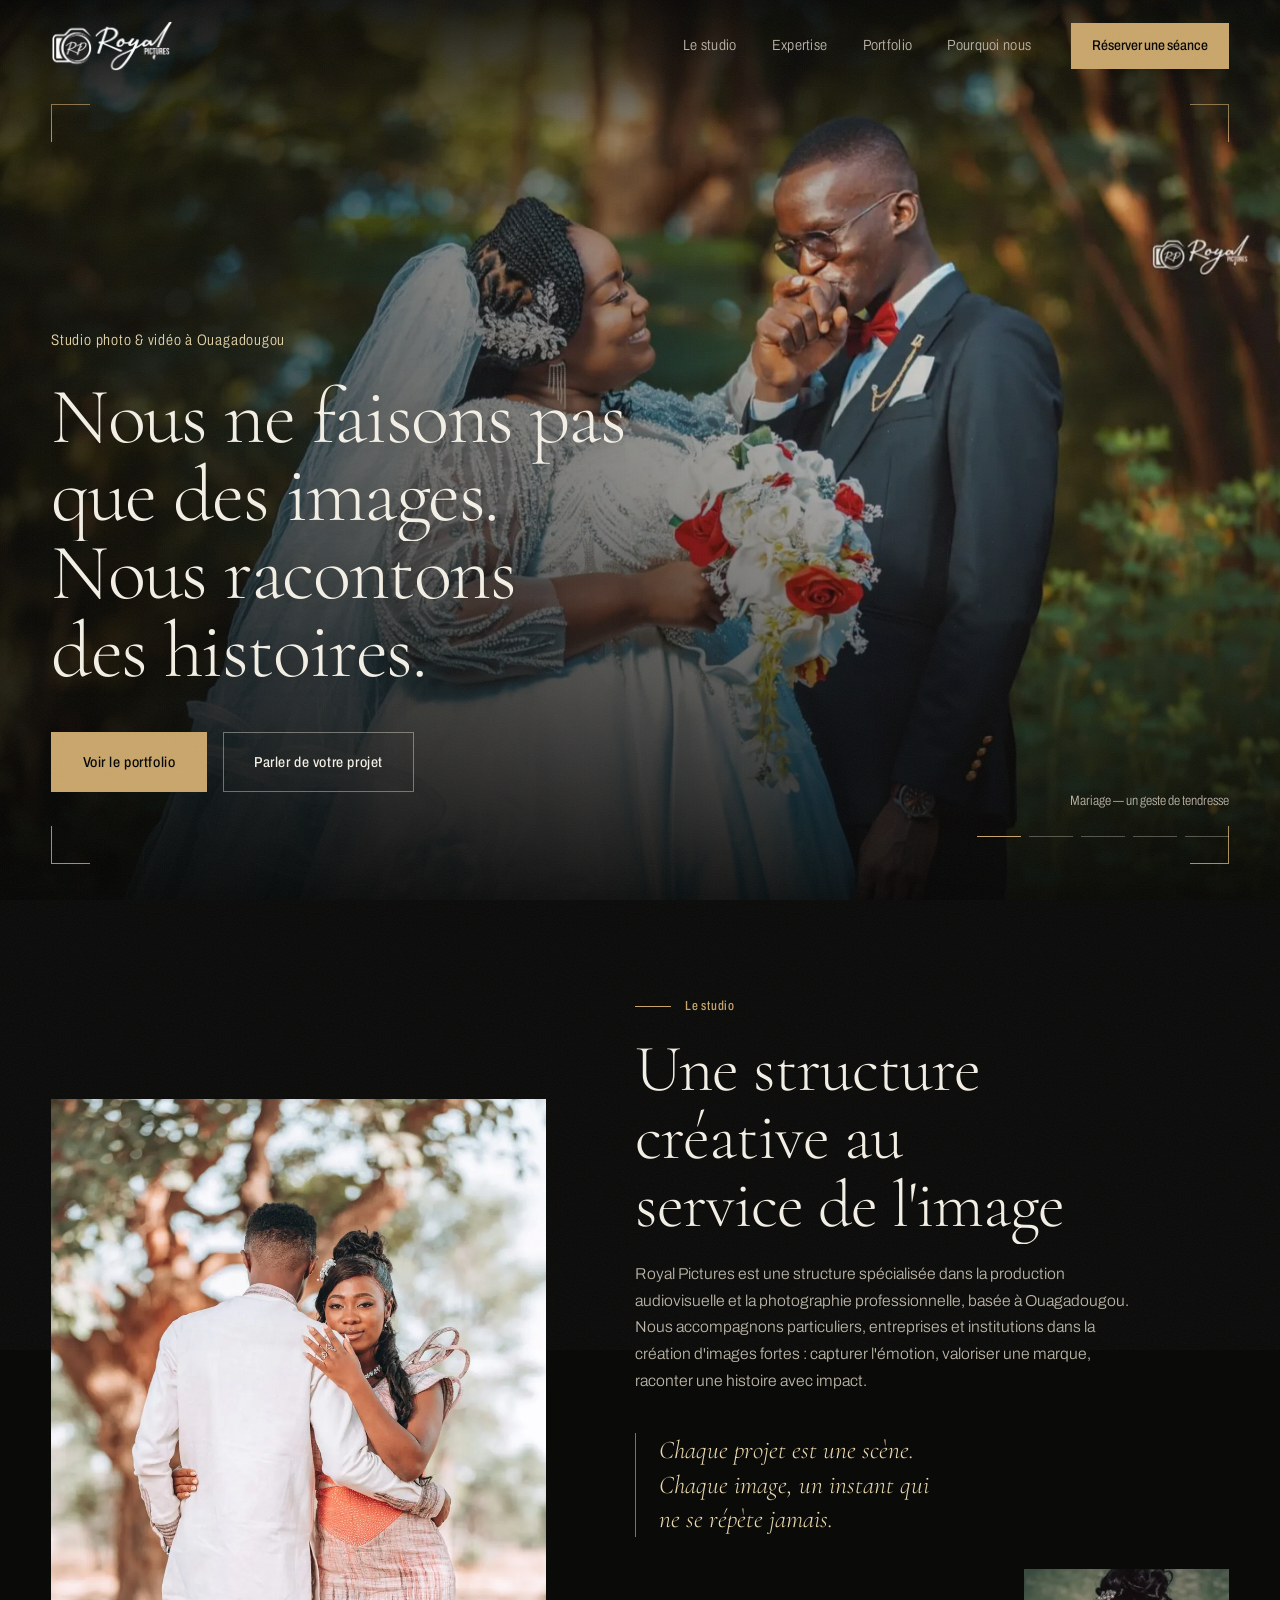
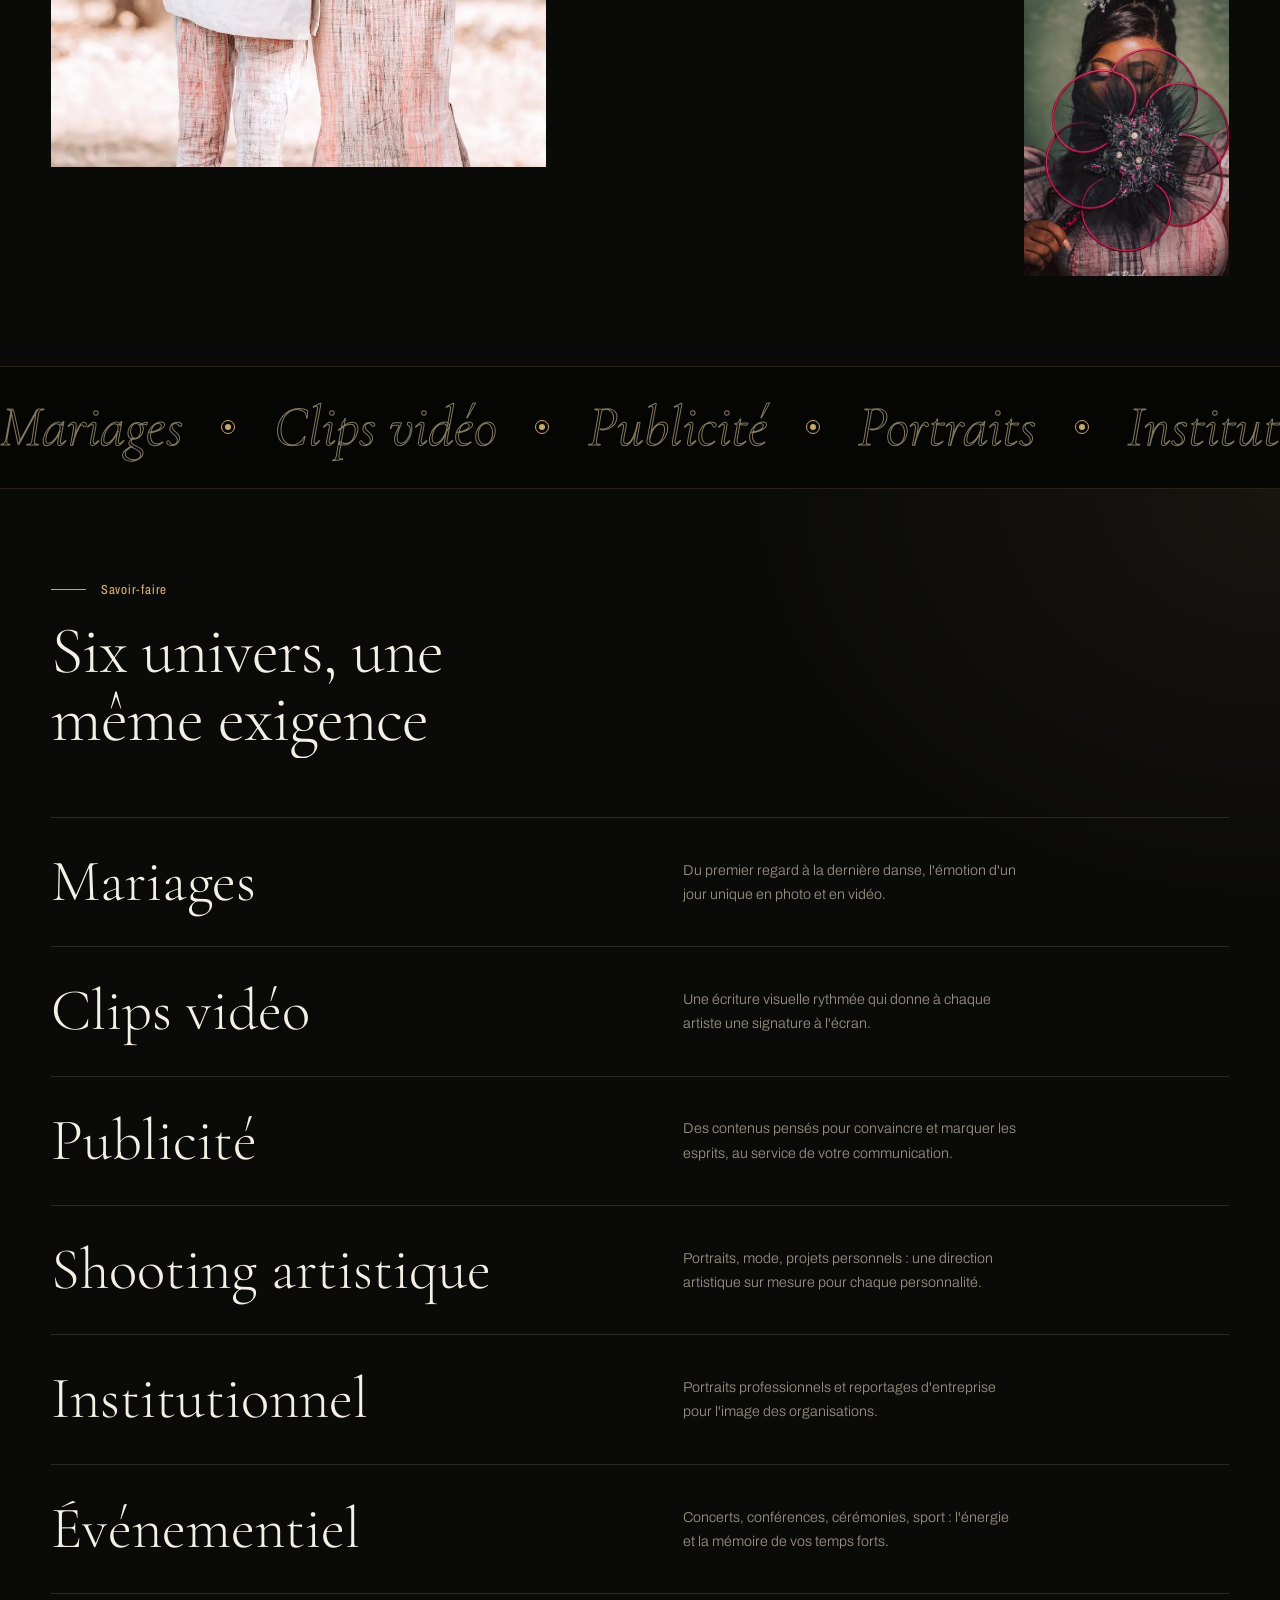
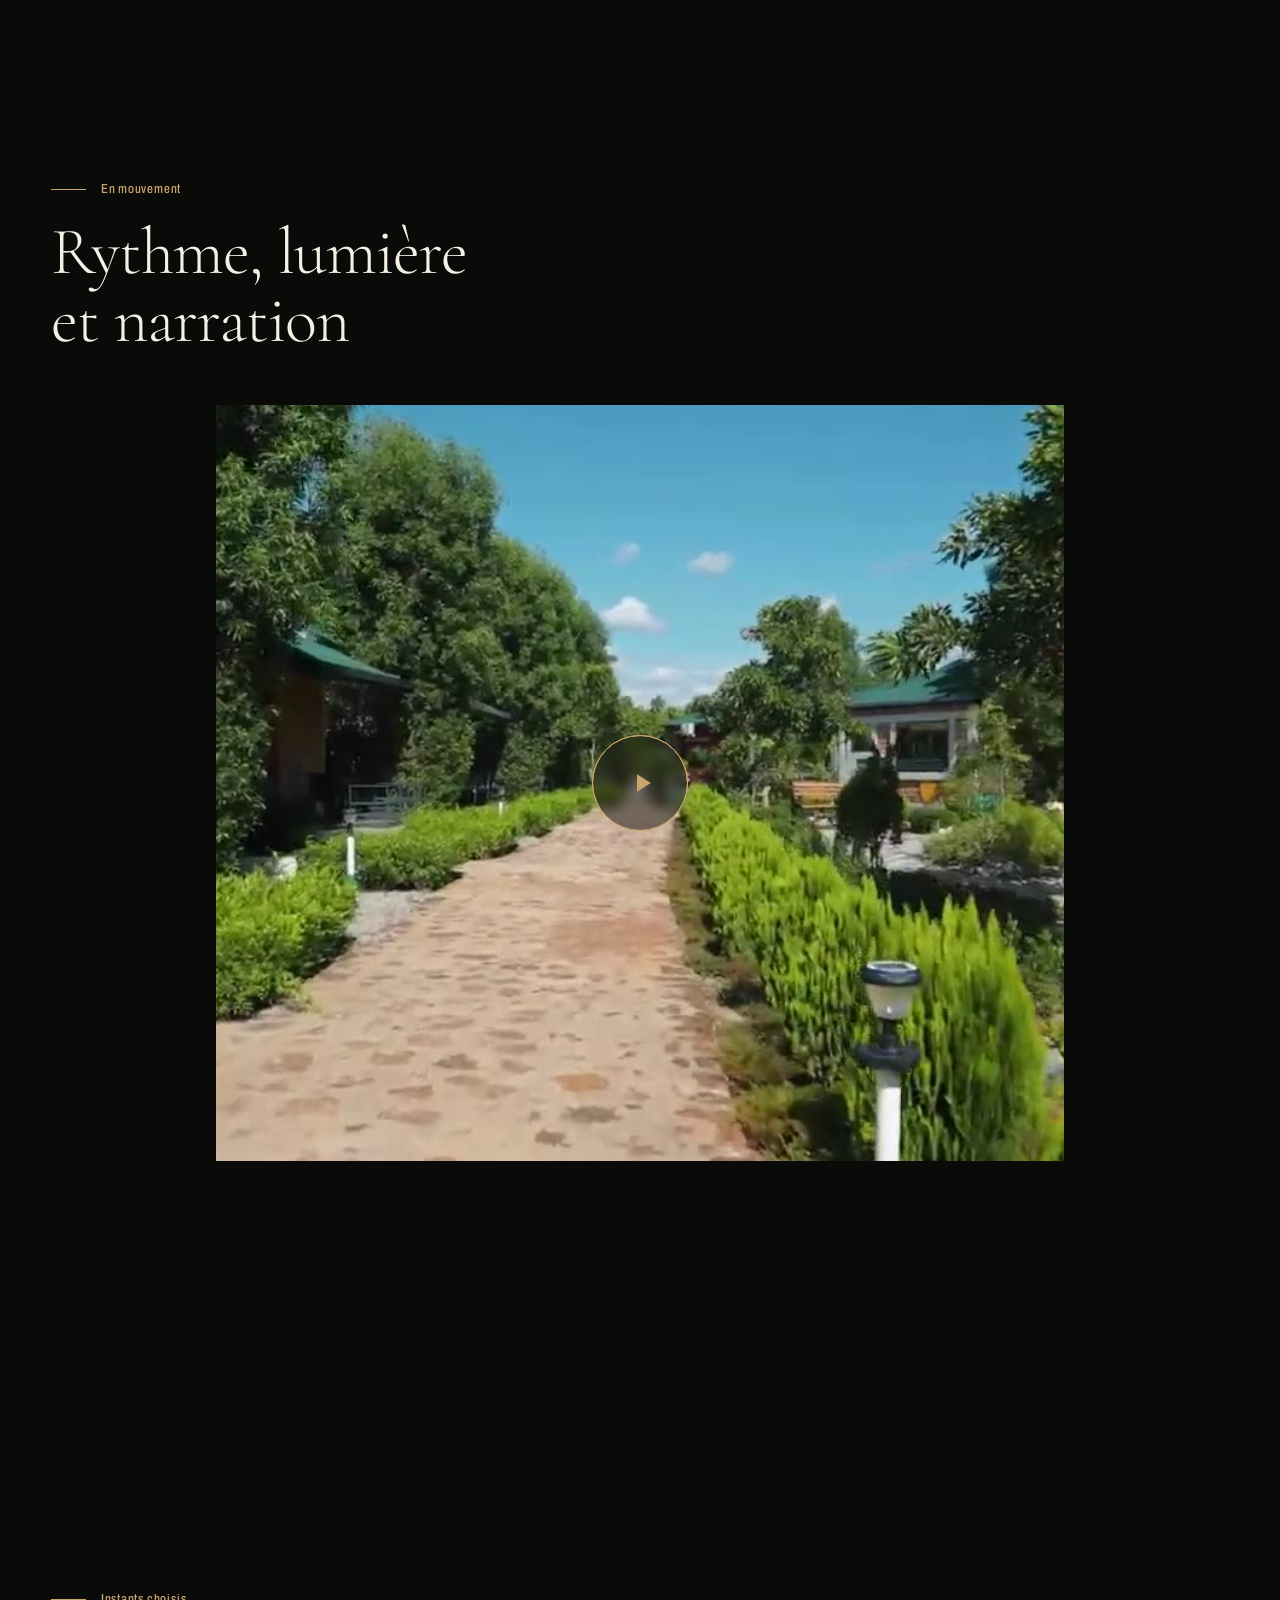
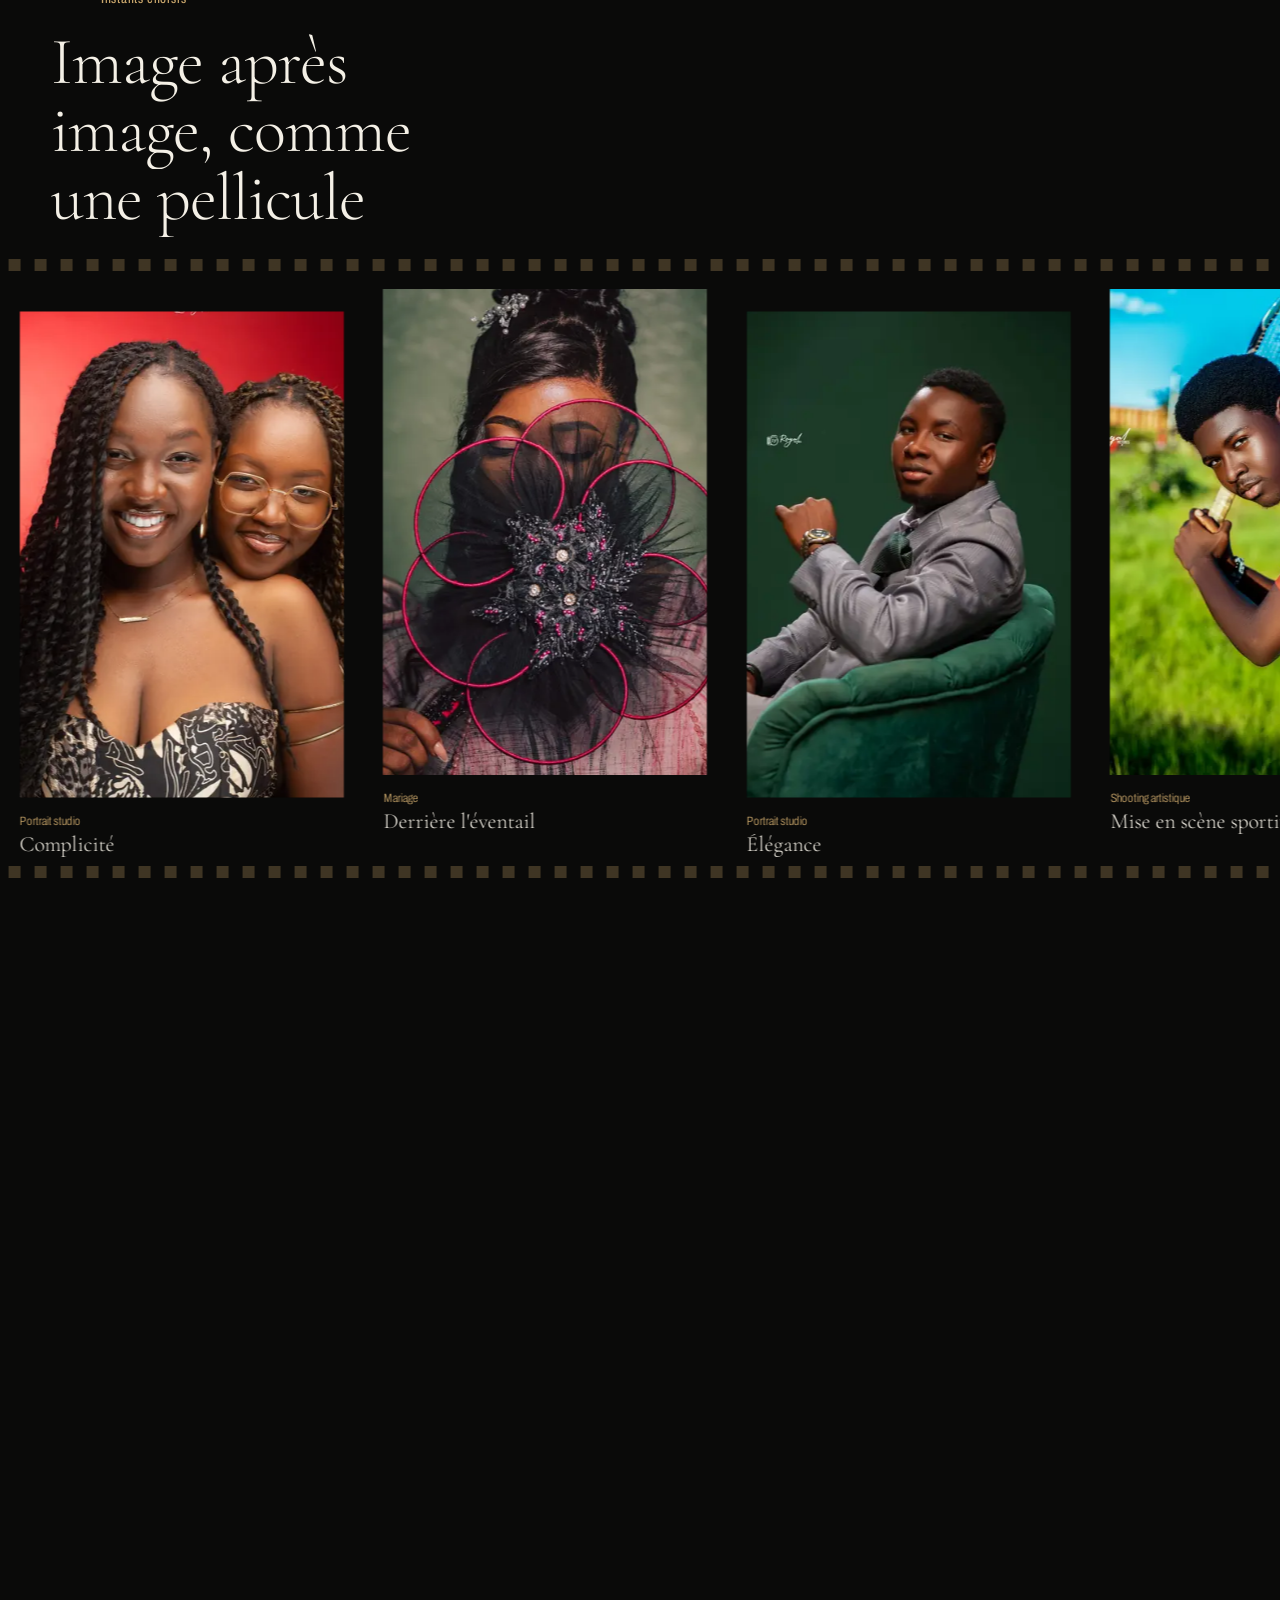
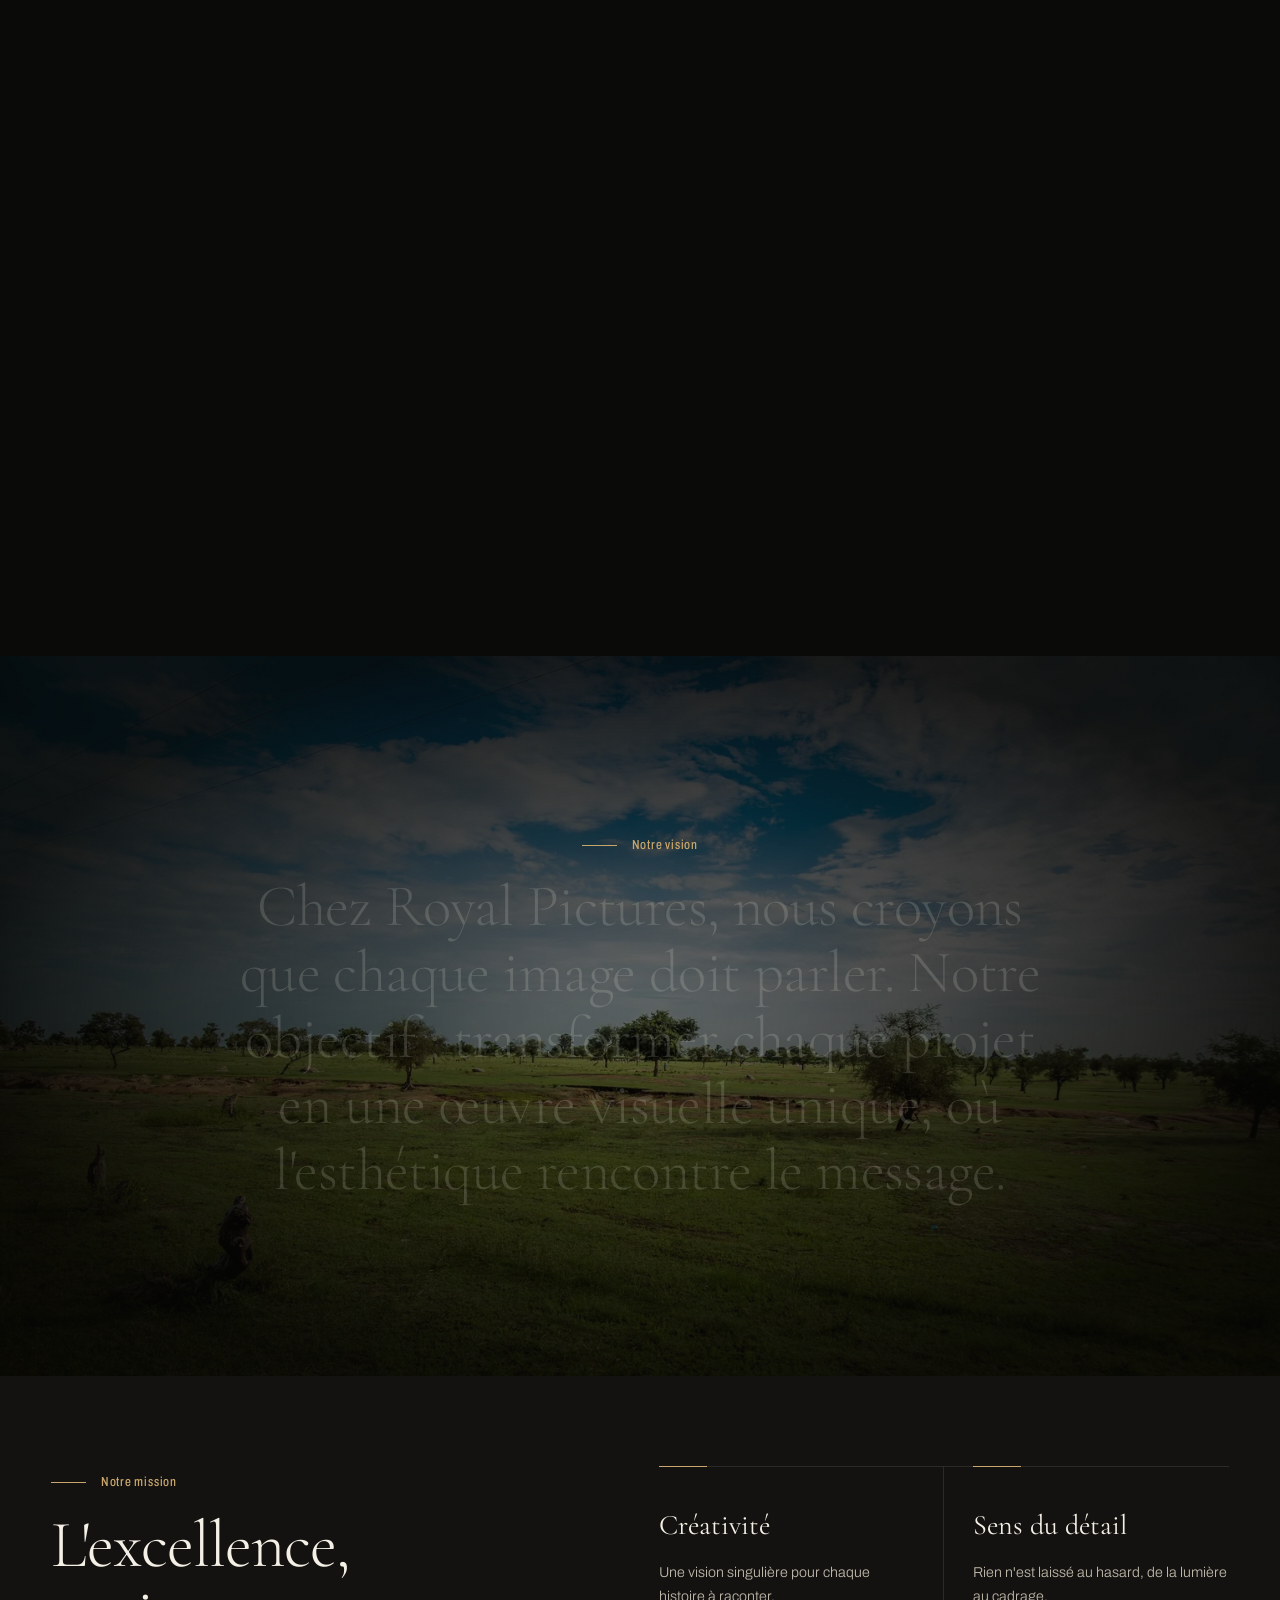
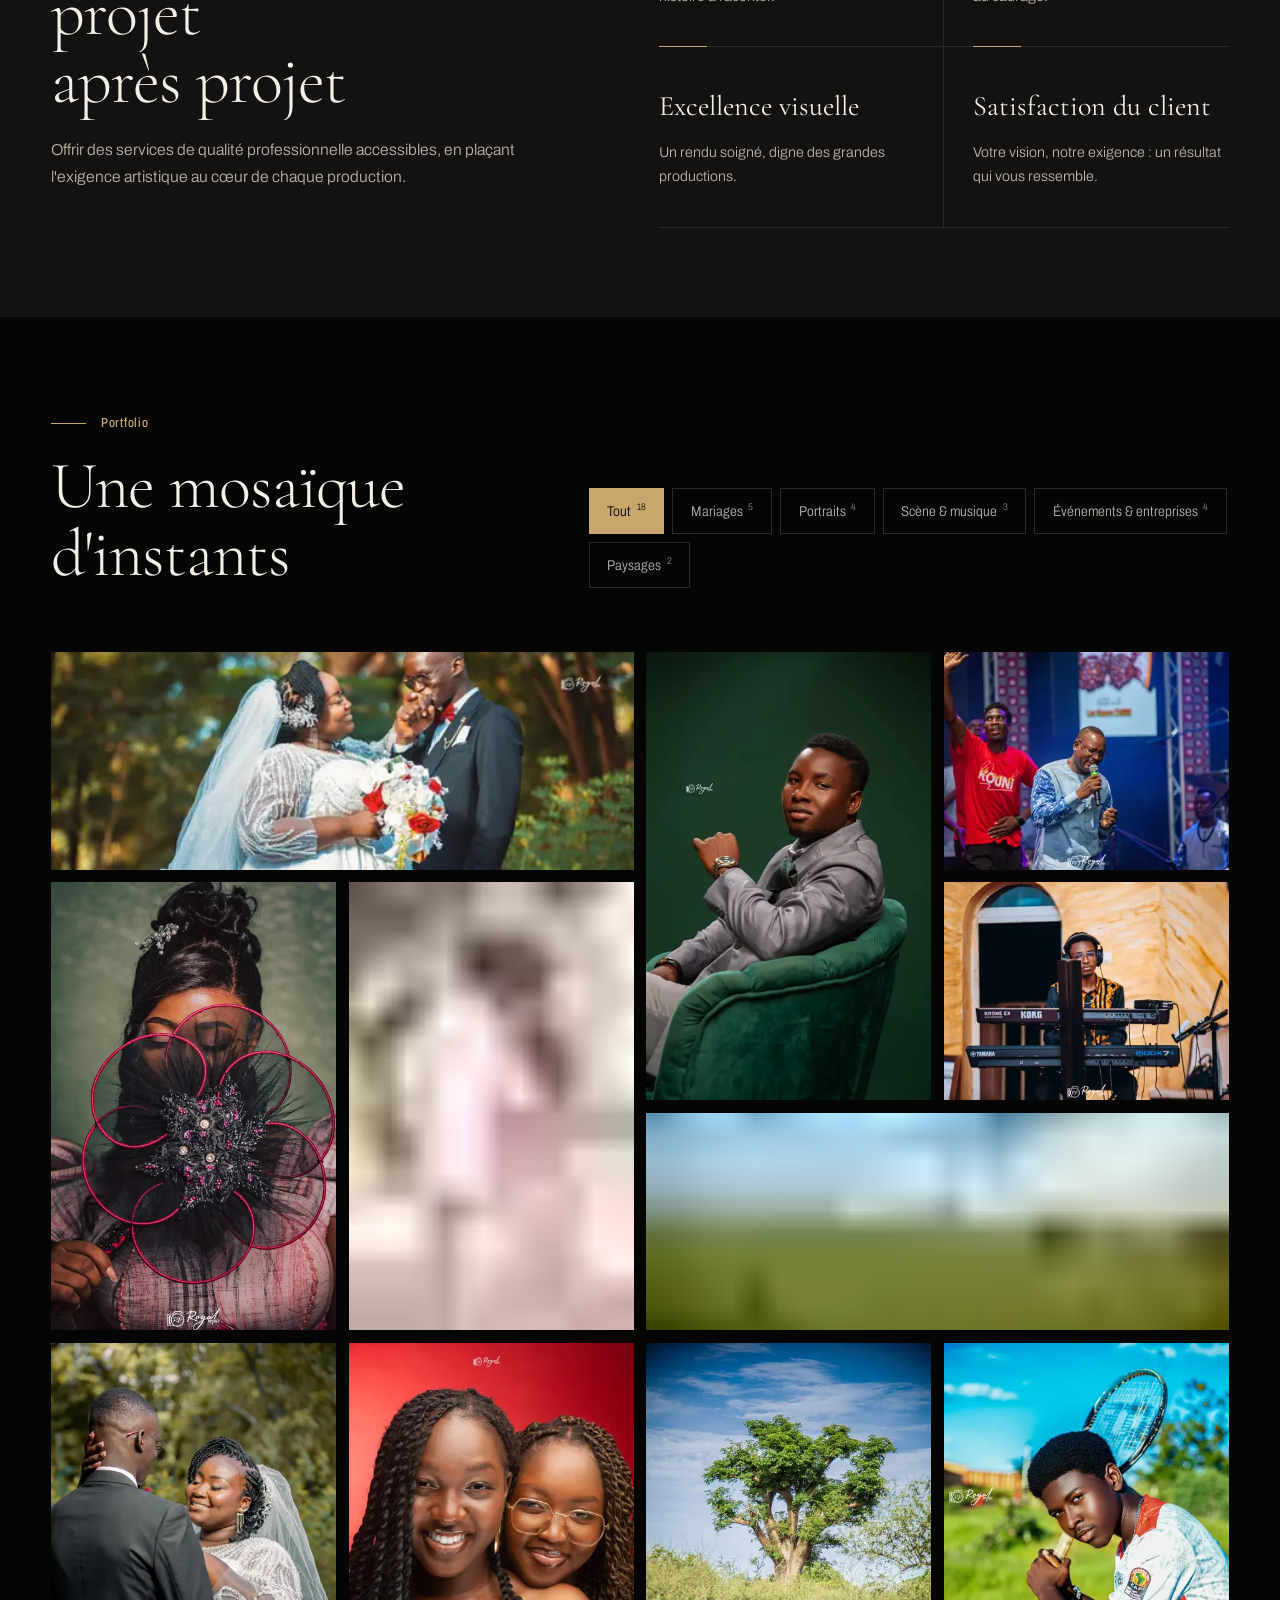
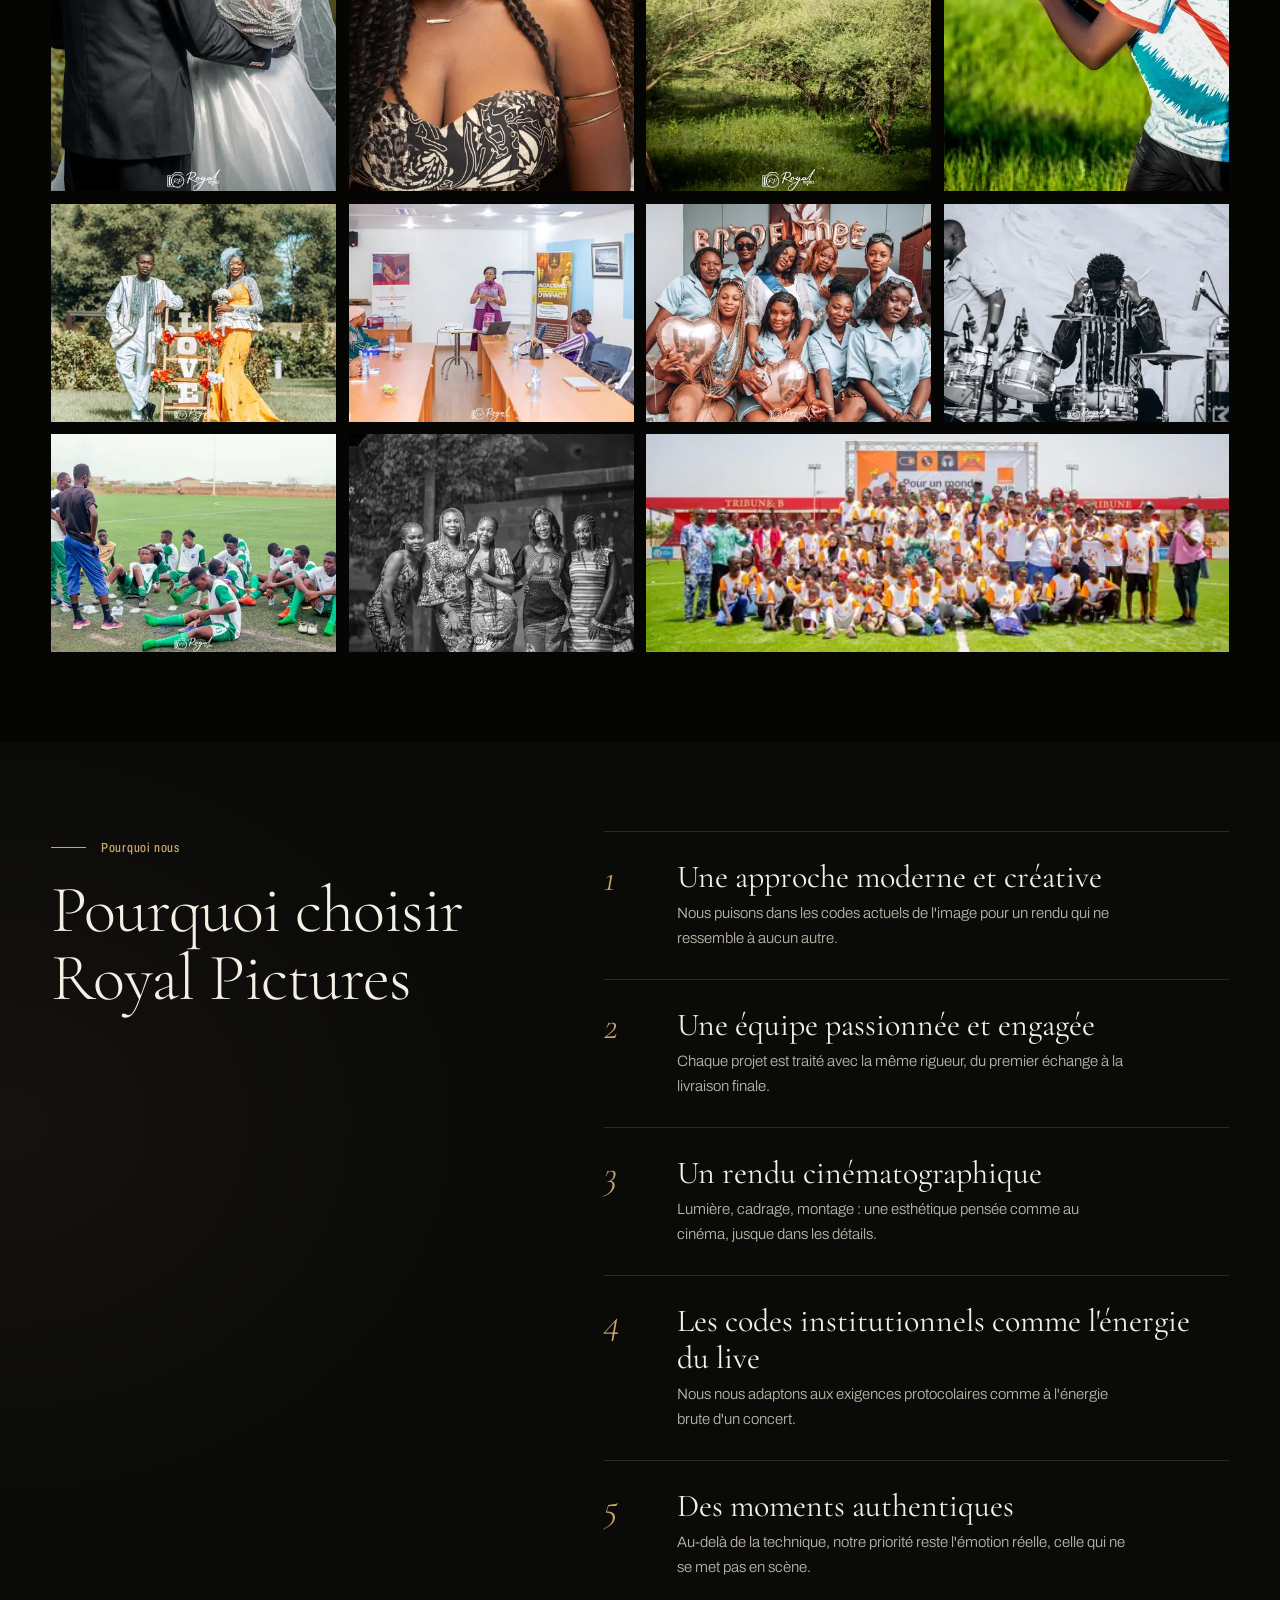
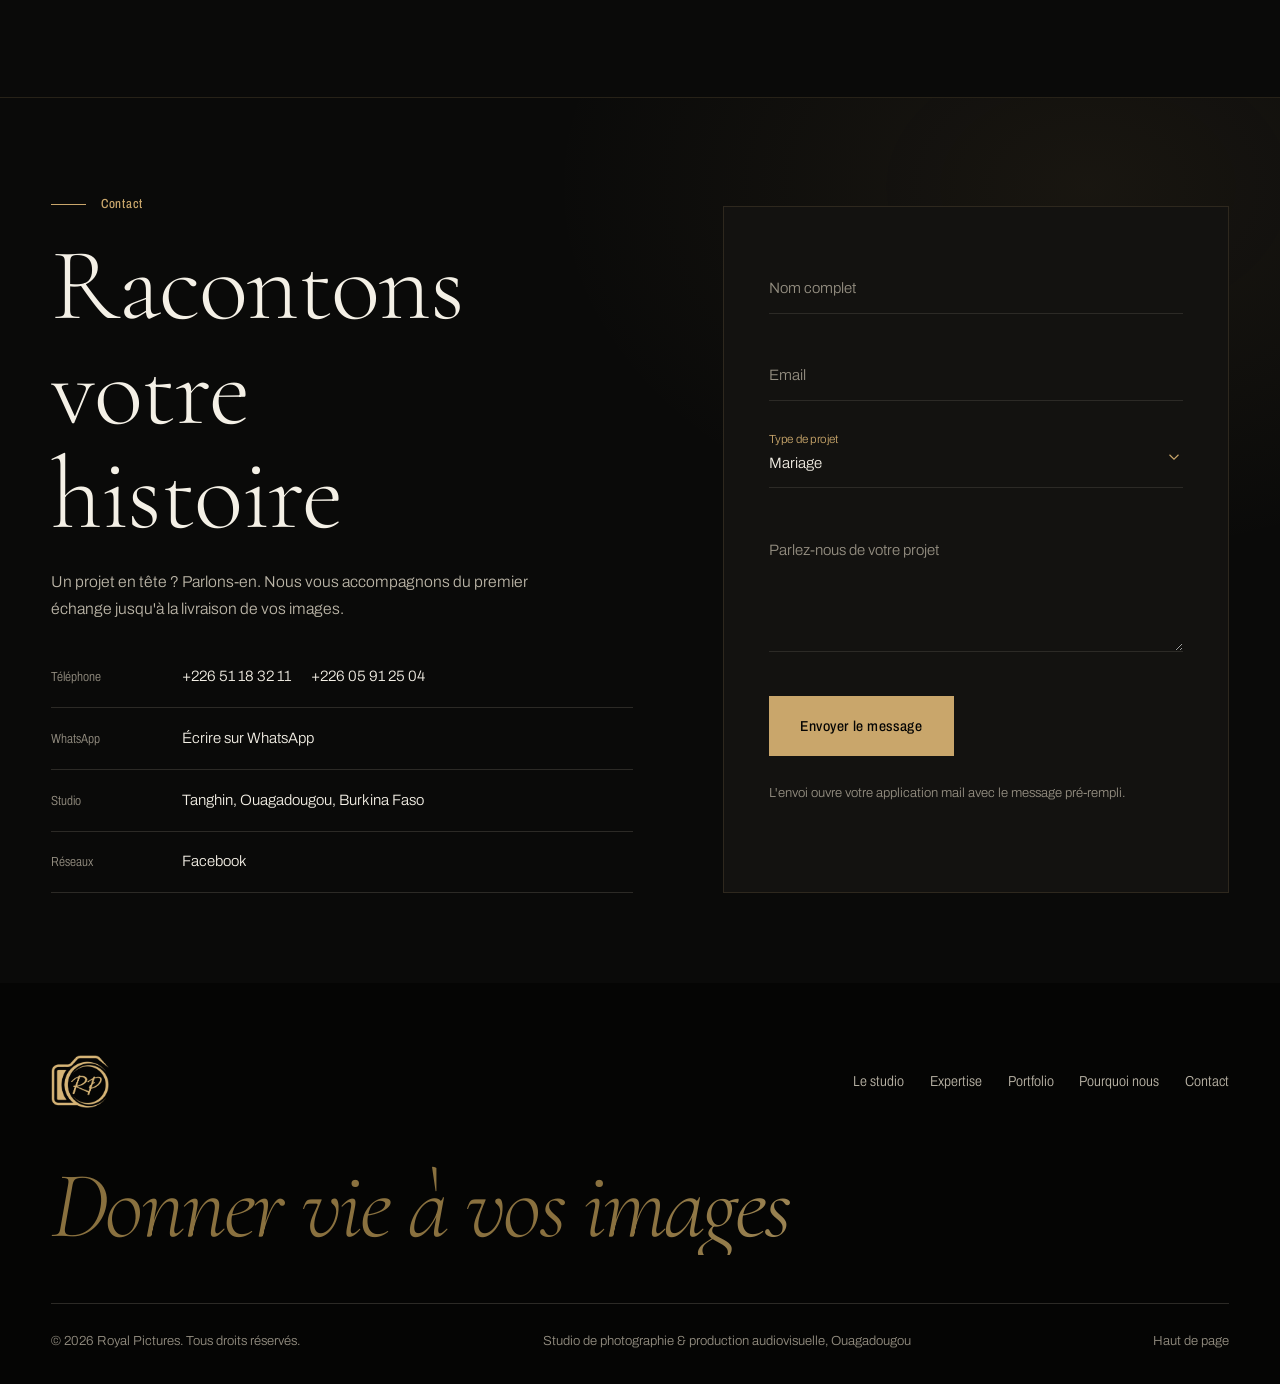
==== commit 36aa93ed: "Hero corrigé sur portable, logo lisible, finitions - Titre du hero dimensionné selon la hauteur de l" ====
--- a/index.html
+++ b/index.html
@@ -104,7 +104,7 @@
 
   <div class="hero__content">
     <p class="hero__place" data-split>Studio photo &amp; vidéo à Ouagadougou</p>
-    <h1 class="hero__title" data-split>Nous ne faisons pas que des images. Nous racontons des histoires.</h1>
+    <h1 class="hero__title" data-split>Nous ne faisons pas <br>que des images. <br>Nous racontons <br>des histoires.</h1>
     <div class="hero__actions fade-up">
       <a href="#portfolio" class="btn btn--gold magnetic"><span>Voir le portfolio</span></a>
       <a href="#contact" class="btn btn--line magnetic"><span>Parler de votre projet</span></a>
--- a/css/style.css
+++ b/css/style.css
@@ -10,7 +10,7 @@
   --panel-2:    #1b1a17;
   --blanc:      #f4f0e6;
   --gris-clair: #bcb6a8;
-  --gris:       #79746a;
+  --gris:       #958f82;
   --gris-fonce: #2c2a26;
   --or:         #c9a66b;
   --or-clair:   #e8d7ab;
@@ -24,6 +24,7 @@
   --container: 1320px;
   --gutter: clamp(1.25rem, 4vw, 3.5rem);
   --section: clamp(3.5rem, 7vw, 6.5rem);
+  --nav-h: 92px;
 }
 
 *,*::before,*::after{ box-sizing:border-box; }
@@ -131,7 +132,7 @@
 }
 .nav.is-scrolled{ background:rgba(5,5,4,.78); backdrop-filter:blur(14px); -webkit-backdrop-filter:blur(14px); padding-block:.75rem; border-bottom:1px solid rgba(201,166,107,.12); }
 .nav.is-hidden{ transform:translateY(-100%); }
-.nav__brand img{ height:44px; width:auto; transition:height .5s var(--ease); }
+.nav__brand img{ height:50px; width:auto; transition:height .5s var(--ease); filter:drop-shadow(0 2px 12px rgba(5,5,4,.55)); }
 .nav.is-scrolled .nav__brand img{ height:36px; }
 .nav__links{ display:flex; gap:2.2rem; margin-left:auto; }
 .nav__links a{ position:relative; font-stretch:85%; font-size:.92rem; letter-spacing:.02em; color:var(--gris-clair); transition:color .3s; padding-block:.4rem; }
@@ -161,7 +162,7 @@
 }
 
 /* ---------- hero ---------- */
-.hero{ position:relative; height:100svh; min-height:600px; overflow:hidden; display:flex; align-items:flex-end; }
+.hero{ position:relative; min-height:max(100svh, 620px); overflow:hidden; display:flex; align-items:flex-end; }
 .hero__slides{ position:absolute; inset:0; }
 .hero__slide{ position:absolute; inset:0; opacity:0; transition:opacity 1.6s ease; }
 .hero__slide img{ width:100%; height:100%; object-fit:cover; transform:scale(1.18); }
@@ -174,7 +175,7 @@
   linear-gradient(180deg, rgba(5,5,4,.55) 0%, rgba(5,5,4,.05) 30%, rgba(5,5,4,.2) 55%, rgba(5,5,4,.92) 100%),
   linear-gradient(90deg, rgba(5,5,4,.55), transparent 65%); }
 
-.viewfinder{ position:absolute; inset:clamp(70px,9vh,100px) var(--gutter) clamp(24px,4vh,40px); z-index:3; pointer-events:none; }
+.viewfinder{ position:absolute; inset:calc(var(--nav-h) + 12px) var(--gutter) clamp(24px,4vh,40px); z-index:3; pointer-events:none; }
 .viewfinder i{ position:absolute; width:clamp(24px,3vw,44px); height:clamp(24px,3vw,44px); border:0 solid var(--or); opacity:0; transition:transform 1.4s var(--ease) 1.2s, opacity .8s 1.2s; }
 .viewfinder i:nth-child(1){ top:0; left:0; border-top-width:1px; border-left-width:1px; transform:translate(30vw,20vh); }
 .viewfinder i:nth-child(2){ top:0; right:0; border-top-width:1px; border-right-width:1px; transform:translate(-30vw,20vh); }
@@ -182,9 +183,9 @@
 .viewfinder i:nth-child(4){ bottom:0; right:0; border-bottom-width:1px; border-right-width:1px; transform:translate(-30vw,-20vh); }
 .is-ready .viewfinder i{ opacity:.85; transform:none; }
 
-.hero__content{ position:relative; z-index:4; padding:0 var(--gutter) clamp(6rem,14vh,9rem); max-width:var(--container); width:100%; margin-inline:auto; }
+.hero__content{ position:relative; z-index:4; padding:calc(var(--nav-h) + clamp(1.5rem,4vh,3rem)) var(--gutter) clamp(5.5rem,12vh,8.5rem); max-width:var(--container); width:100%; margin-inline:auto; }
 .hero__place{ font-stretch:80%; font-size:.95rem; letter-spacing:.05em; color:var(--or-clair); margin-bottom:1.6rem; }
-.hero__title{ font-family:var(--serif); font-weight:300; font-size:clamp(2.8rem,7.4vw,7.2rem); line-height:.98; letter-spacing:-.02em; max-width:13ch; text-wrap:balance; }
+.hero__title{ font-family:var(--serif); font-weight:300; font-size:clamp(2.6rem, min(6.2vw, 10.5vh), 6.8rem); line-height:.98; letter-spacing:-.02em; max-width:none; text-shadow:0 2px 30px rgba(5,5,4,.35); }
 .hero__actions{ display:flex; flex-wrap:wrap; gap:1rem; margin-top:2.6rem; --d:.5s; }
 .hero__meta{ position:absolute; z-index:4; right:var(--gutter); bottom:clamp(2.4rem,6vh,3.6rem); display:flex; flex-direction:column; align-items:flex-end; gap:.9rem; --d:.8s; }
 .hero__cap{ font-stretch:80%; font-size:.85rem; color:var(--gris-clair); transition:opacity .5s; }
@@ -237,7 +238,7 @@
 }
 .service::before{ content:''; position:absolute; left:0; right:0; bottom:-1px; height:1px; background:var(--or); transform:scaleX(0); transform-origin:left; transition:transform .9s var(--ease); }
 .service h3{ font-family:var(--serif); font-weight:300; font-size:clamp(2rem,4.6vw,4.2rem); line-height:1.05; transition:transform .7s var(--ease), color .4s; }
-.service p{ color:var(--gris); max-width:42ch; transition:color .4s; }
+.service p{ color:var(--gris); max-width:42ch; font-size:.95em; transition:color .4s; }
 .service__thumb{ display:none; }
 .services:hover .service h3{ color:var(--gris); }
 .service:hover h3, .service.is-active h3{ color:var(--or-clair) !important; transform:translateX(1.2rem); }
@@ -446,13 +447,13 @@
 .reel{ position:relative; margin-top:clamp(2rem,5vw,4rem); }
 .reel__pin{ position:sticky; top:0; height:100vh; display:flex; flex-direction:column; justify-content:center; overflow:hidden; gap:clamp(1.5rem,4vh,3rem); }
 .reel__track{ display:flex; align-items:center; gap:clamp(1.2rem,2.4vw,2.4rem); padding-inline:var(--gutter); width:max-content; will-change:transform;
-  position:relative; padding-block:28px; }
+  position:relative; padding-block:30px 44px; }
 .reel__track::before, .reel__track::after{ content:''; position:absolute; left:0; right:0; height:12px;
   background:repeating-linear-gradient(90deg, transparent 0 14px, rgba(201,166,107,.28) 14px 26px); -webkit-mask:linear-gradient(90deg,transparent,#000 4%,#000 96%,transparent); mask:linear-gradient(90deg,transparent,#000 4%,#000 96%,transparent); }
 .reel__track::before{ top:0; } .reel__track::after{ bottom:0; }
 .reel__card{ flex:none; width:clamp(240px,26vw,400px); }
-.reel__card:nth-child(even){ transform:translateY(5vh); }
-.reel__img{ overflow:hidden; aspect-ratio:2/3; height:auto; max-height:58vh; width:auto; }
+.reel__card:nth-child(even){ transform:translateY(2.5vh); }
+.reel__img{ overflow:hidden; aspect-ratio:2/3; height:auto; max-height:54vh; width:auto; }
 .reel__img img{ width:118%; max-width:none; height:100%; object-fit:cover; margin-left:-9%; transform:translateX(var(--px,0px)) scale(1.02); }
 .reel__card figcaption{ margin-top:1rem; font-family:var(--serif); font-size:1.35rem; line-height:1.2; }
 .reel__card figcaption em{ display:block; font-family:var(--sans); font-style:normal; font-stretch:80%; font-size:.75rem; color:var(--or); margin-bottom:.2rem; }
@@ -497,3 +498,25 @@
 .showreel{ padding-bottom:0; }
 .reel__pin{ gap:clamp(1rem,3vh,2rem); }
 @media (max-width:700px){ .vision{ min-height:70vh; } }
+
+/* nav : voile sombre en haut pour que le logo reste lisible sur toutes les photos */
+.nav::before{ content:''; position:absolute; left:0; right:0; top:0; height:150%; z-index:-1; pointer-events:none;
+  background:linear-gradient(180deg, rgba(5,5,4,.78) 0%, rgba(5,5,4,.35) 60%, rgba(5,5,4,0) 100%); transition:opacity .5s; }
+.nav.is-scrolled::before{ opacity:0; }
+.hero__shade{ background:
+  linear-gradient(180deg, rgba(5,5,4,.35) 0%, rgba(5,5,4,.05) 28%, rgba(5,5,4,.25) 55%, rgba(5,5,4,.92) 100%),
+  linear-gradient(90deg, rgba(5,5,4,.7) 0%, rgba(5,5,4,.35) 45%, transparent 75%); }
+
+/* grain argentique très léger sur tout le site */
+body::after{ content:''; position:fixed; inset:-50%; z-index:140; pointer-events:none; opacity:.055;
+  background-image:url("data:image/svg+xml,%3Csvg xmlns='http://www.w3.org/2000/svg' width='160' height='160'%3E%3Cfilter id='n'%3E%3CfeTurbulence type='fractalNoise' baseFrequency='.9' numOctaves='2' stitchTiles='stitch'/%3E%3C/filter%3E%3Crect width='100%25' height='100%25' filter='url(%23n)'/%3E%3C/svg%3E");
+  animation:grain 1.2s steps(6) infinite; }
+@keyframes grain{ 0%{transform:translate(0,0)} 20%{transform:translate(-4%,3%)} 40%{transform:translate(3%,-5%)} 60%{transform:translate(-2%,6%)} 80%{transform:translate(5%,-2%)} 100%{transform:translate(0,0)} }
+@media (prefers-reduced-motion: reduce){ body::after{ animation:none; } }
+@media (max-width:700px){ :root{ --nav-h:80px; } .nav__brand img{ height:42px; } }
+
+.hero__title br{ display:none; }
+@media (min-width:701px){ .hero__title br{ display:inline; } }
+@media (max-width:700px){ .hero__title{ max-width:14ch; text-wrap:balance; } }
+/* barre de navigation alignée sur la grille du contenu, même sur très grand écran */
+.nav{ padding-inline:max(var(--gutter), calc((100% - var(--container)) / 2 + var(--gutter))); }
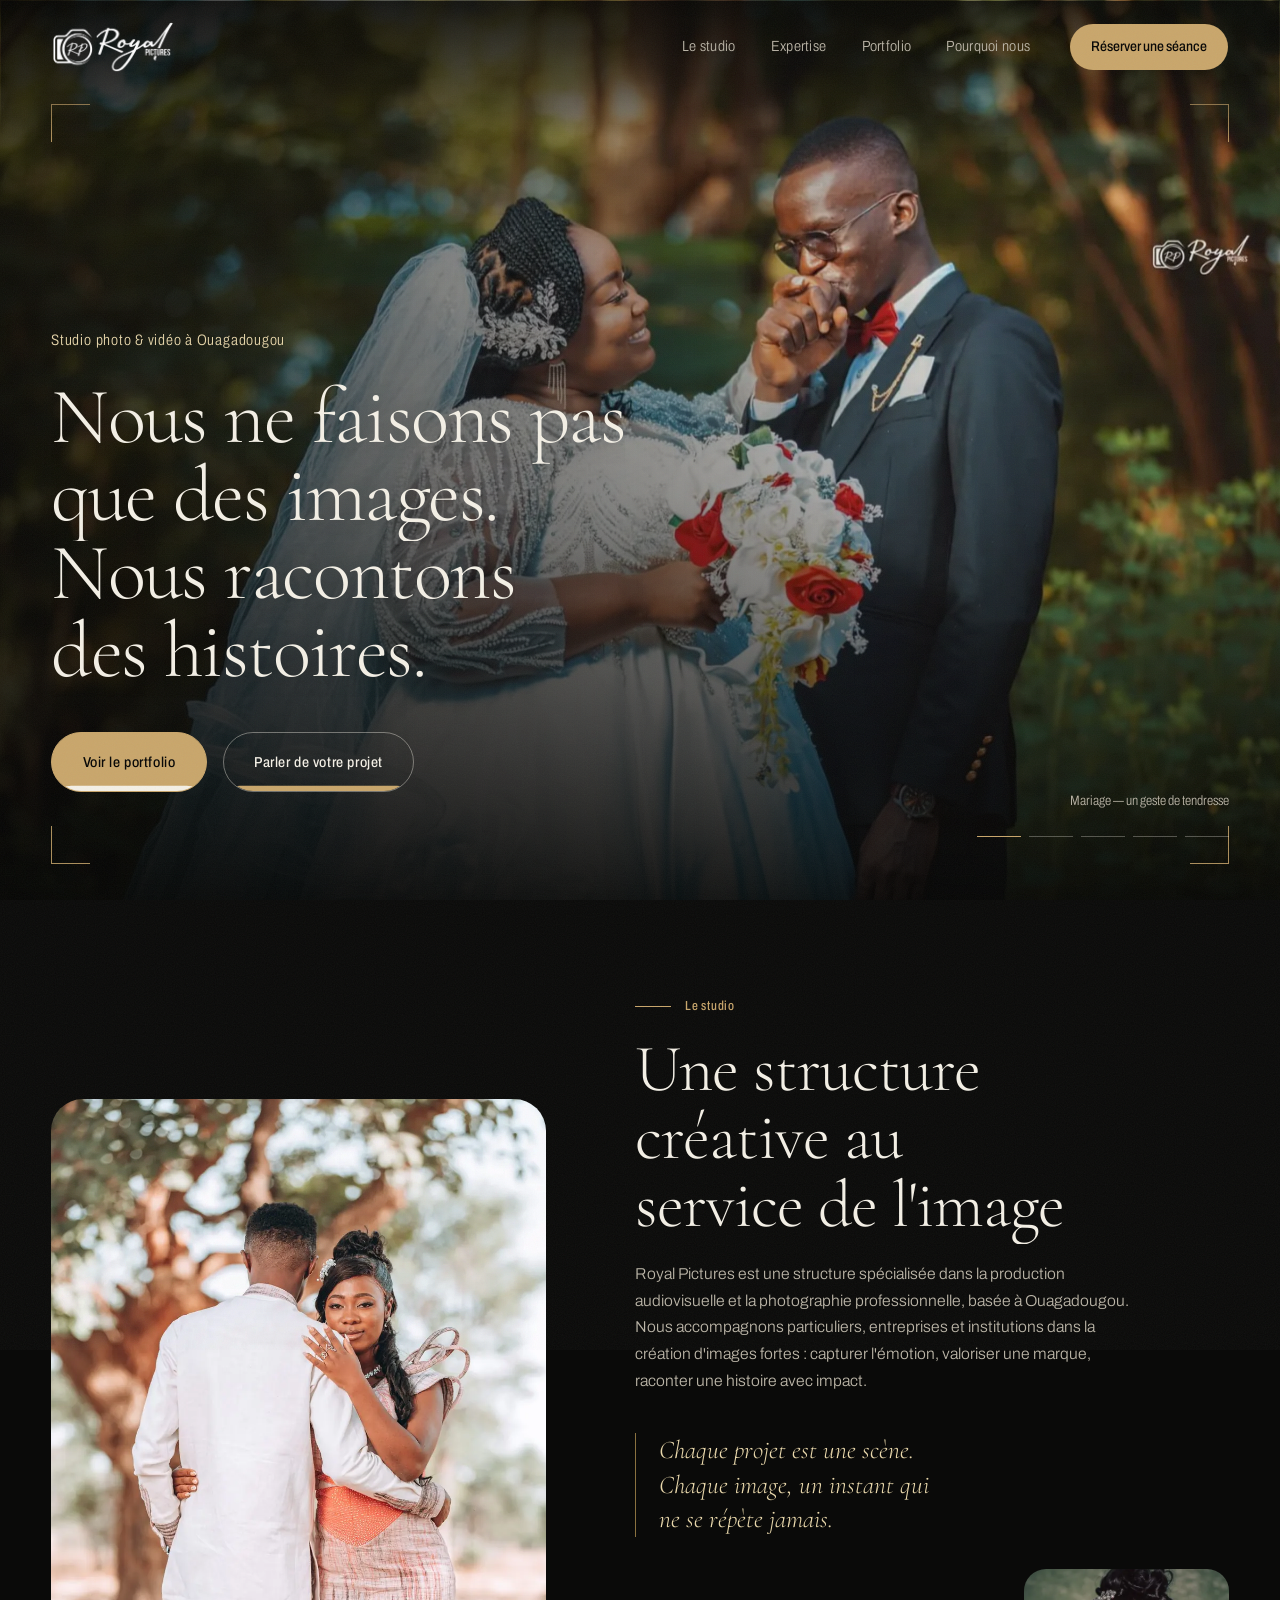
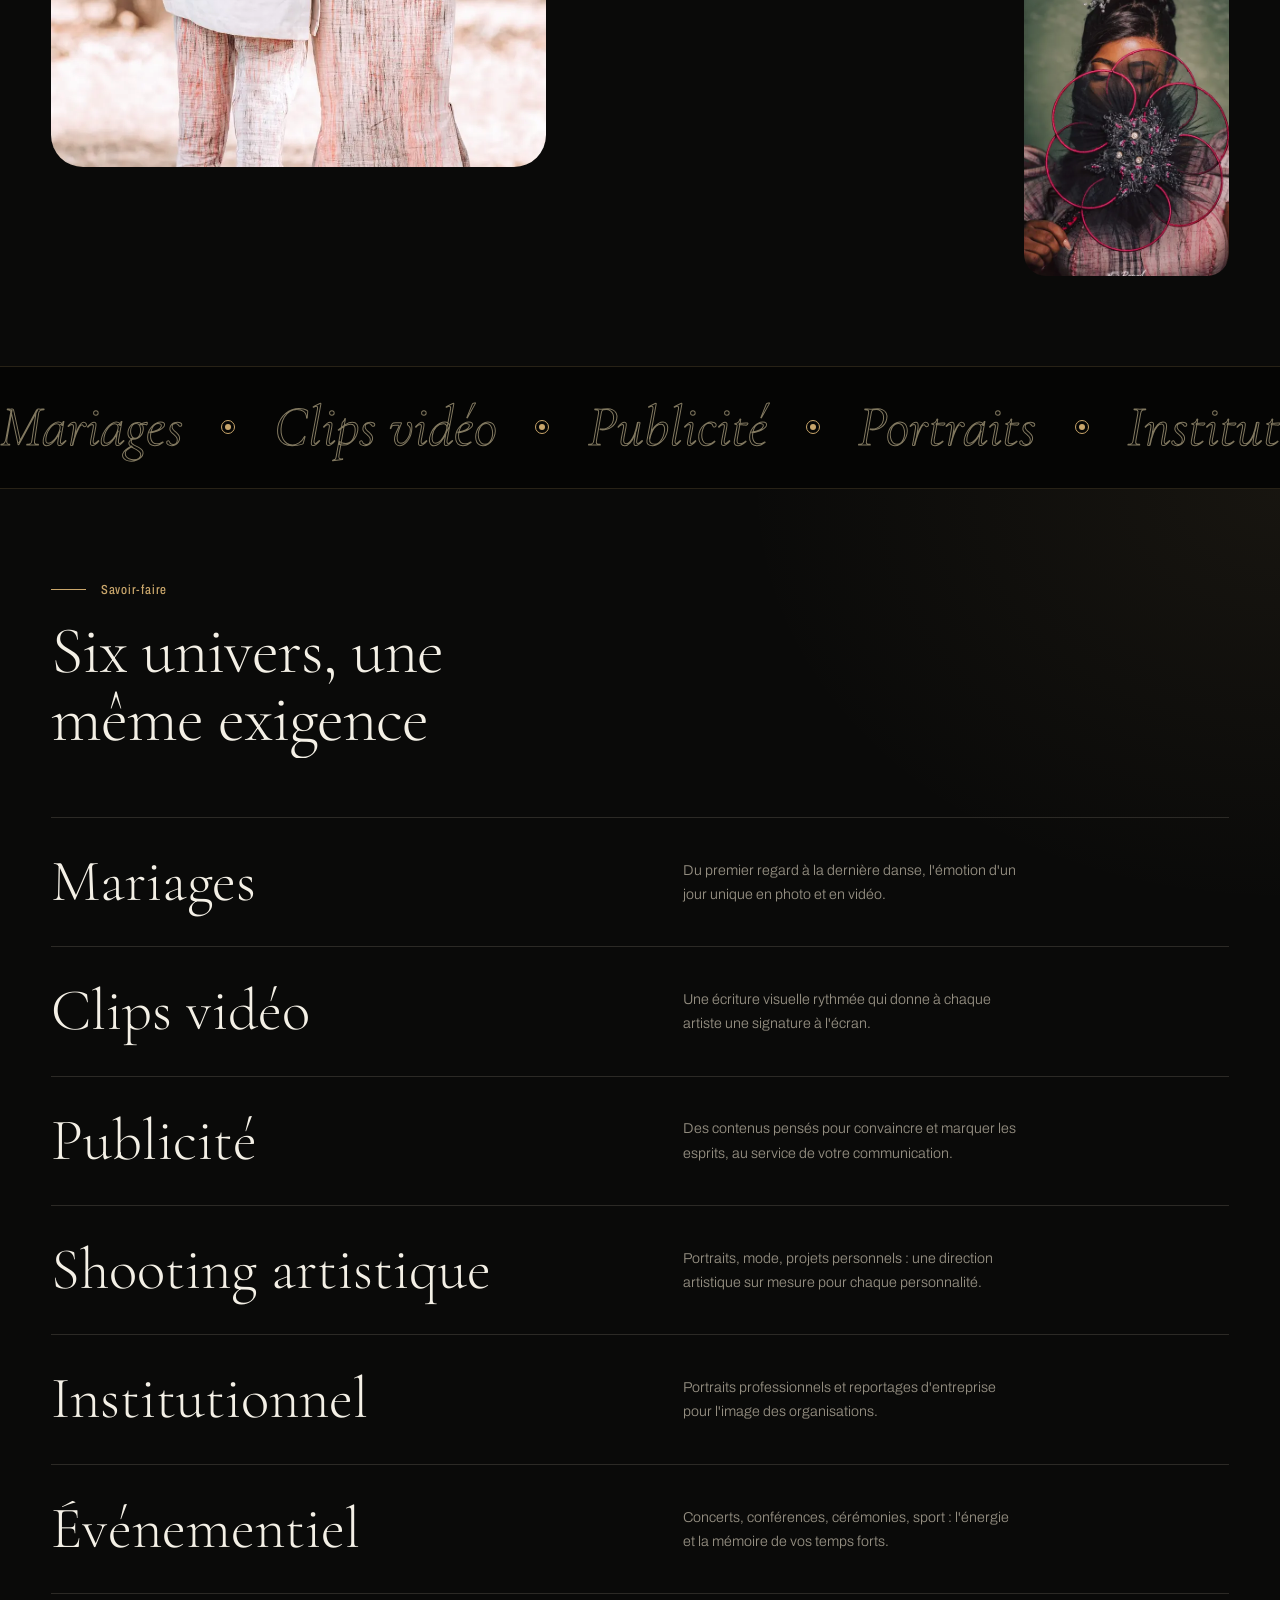
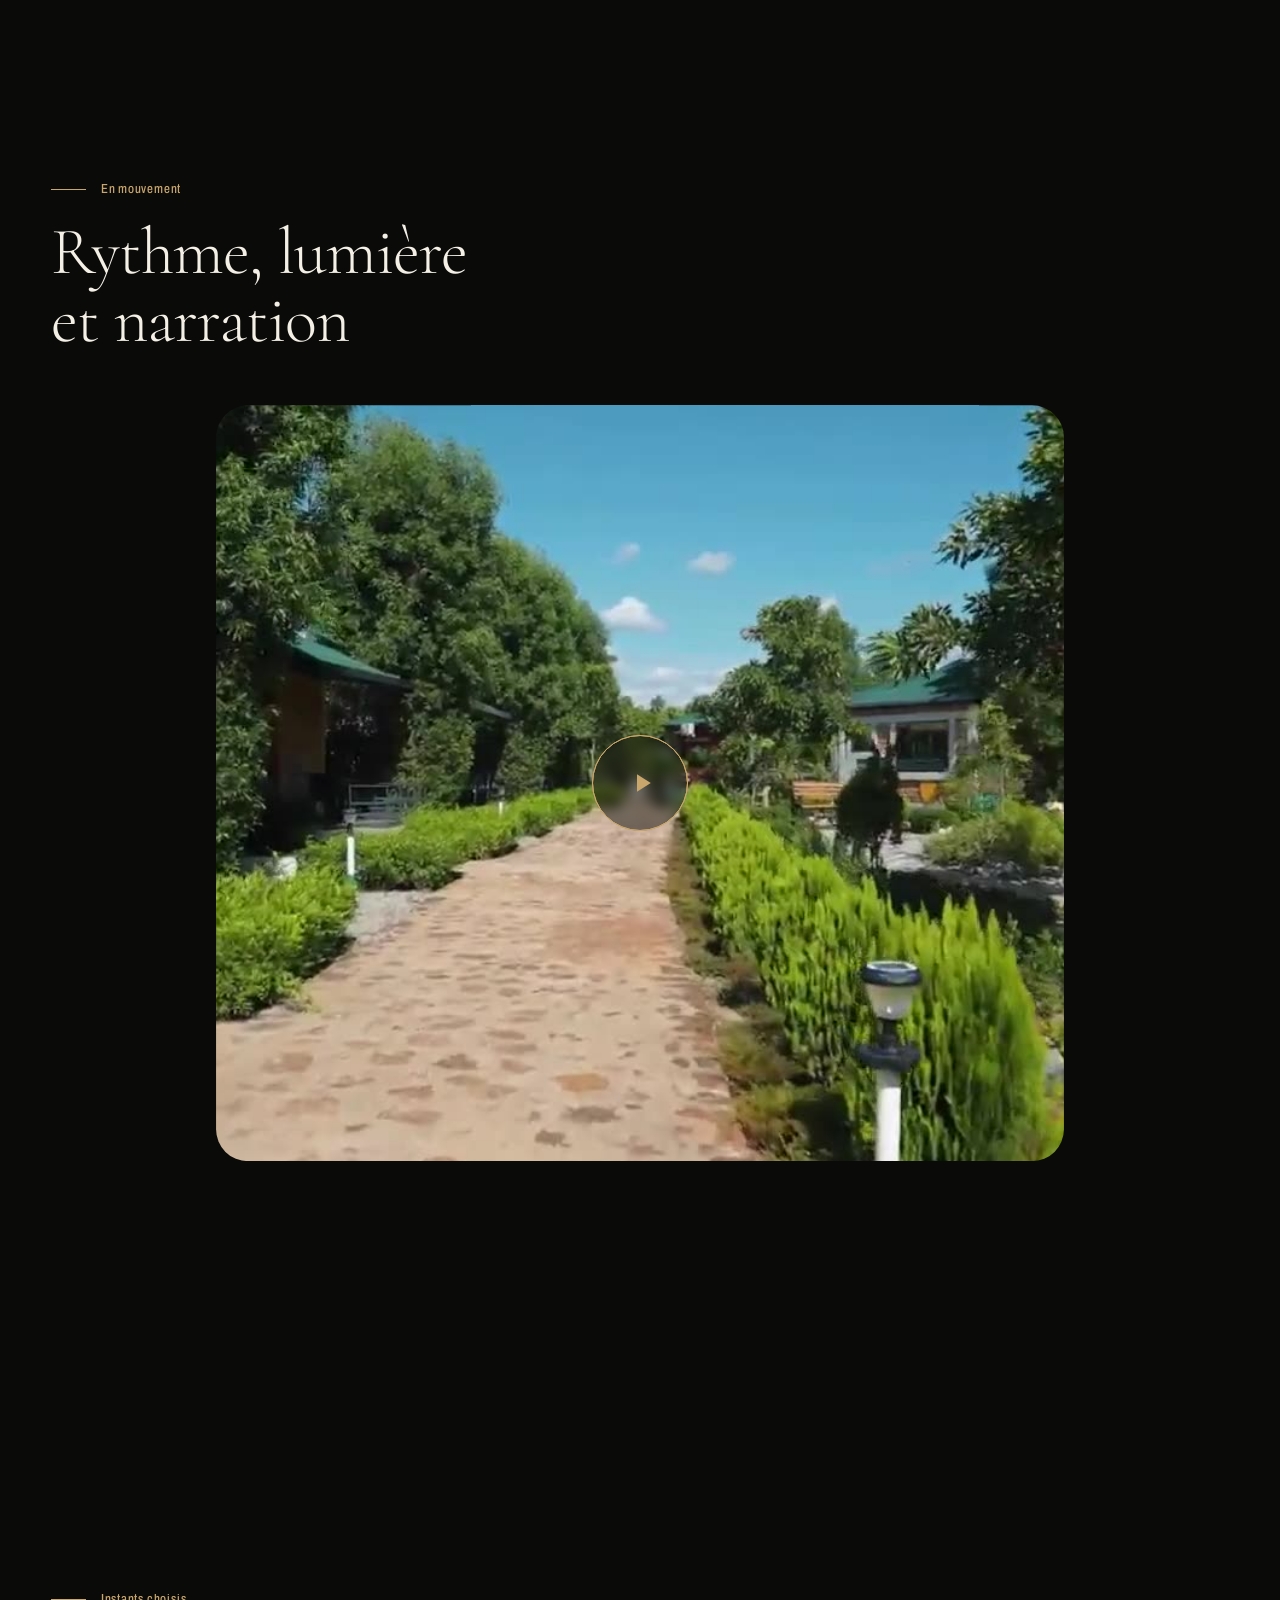
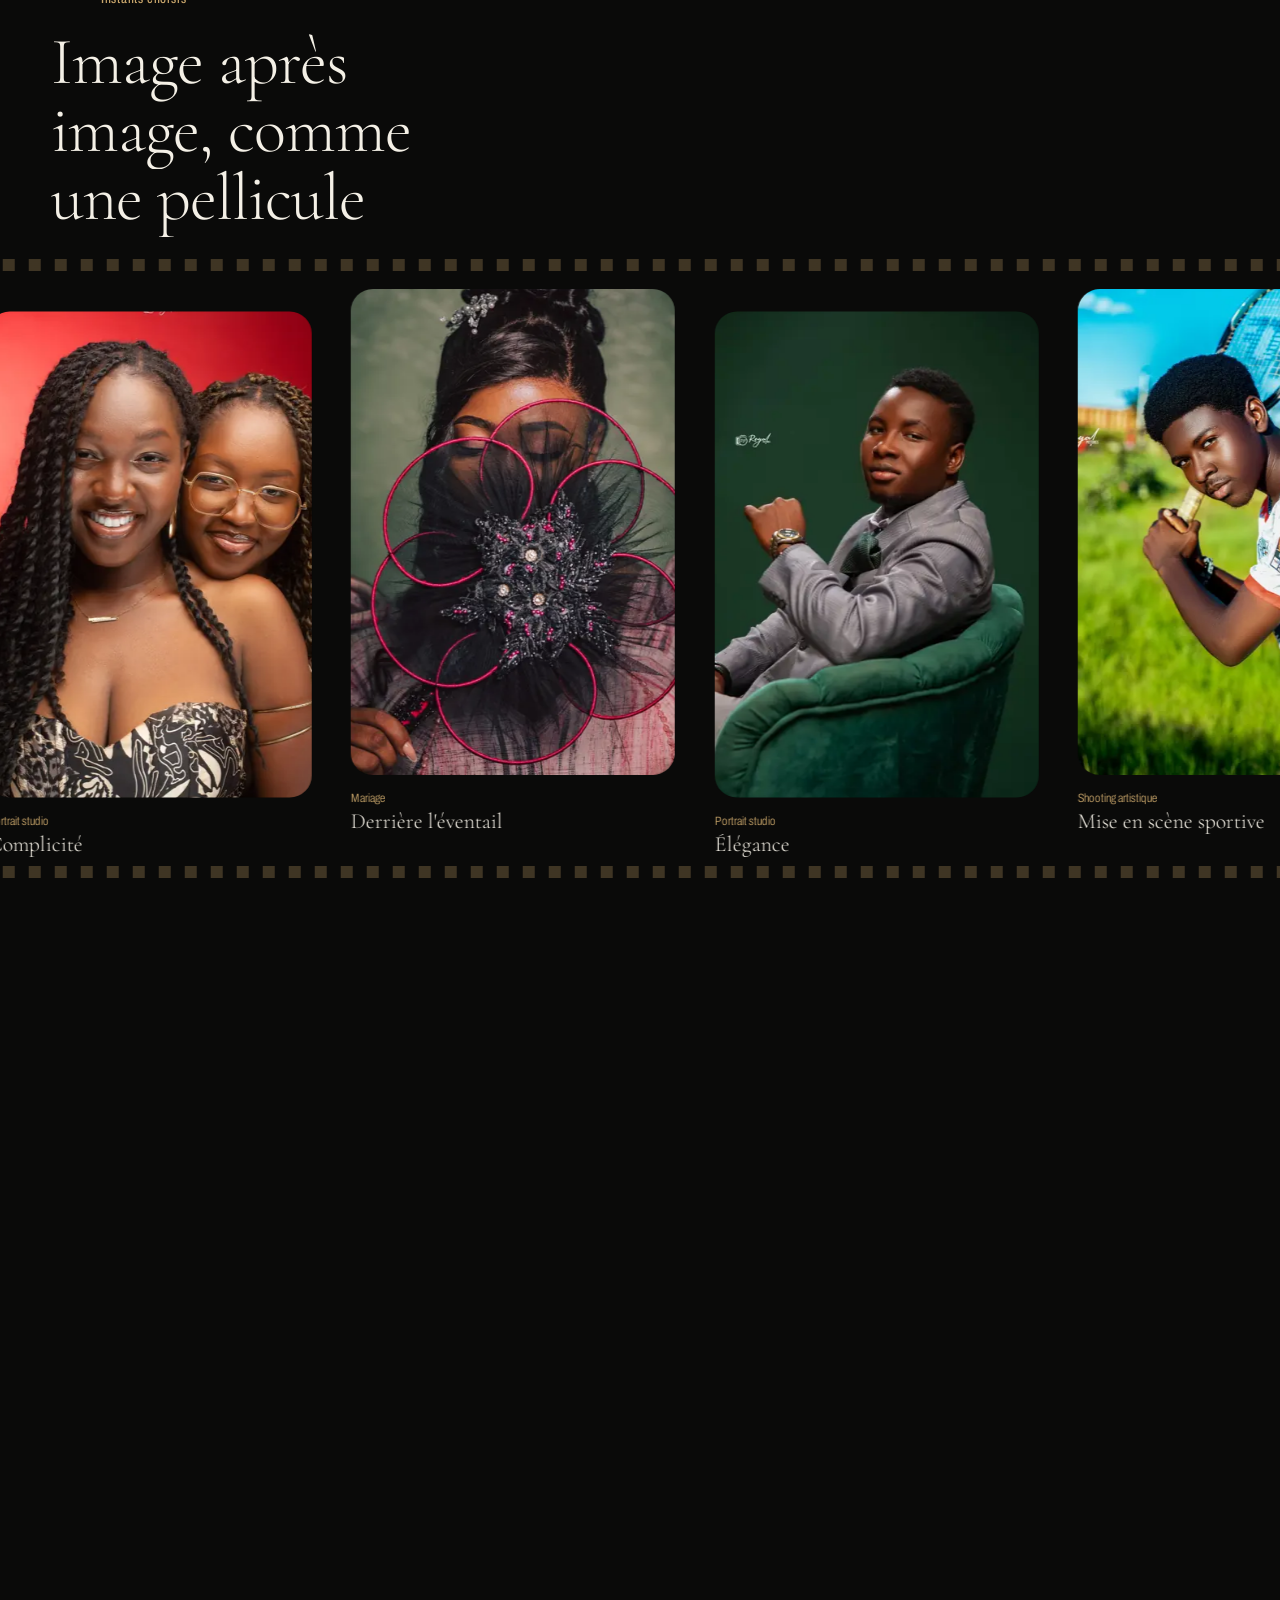
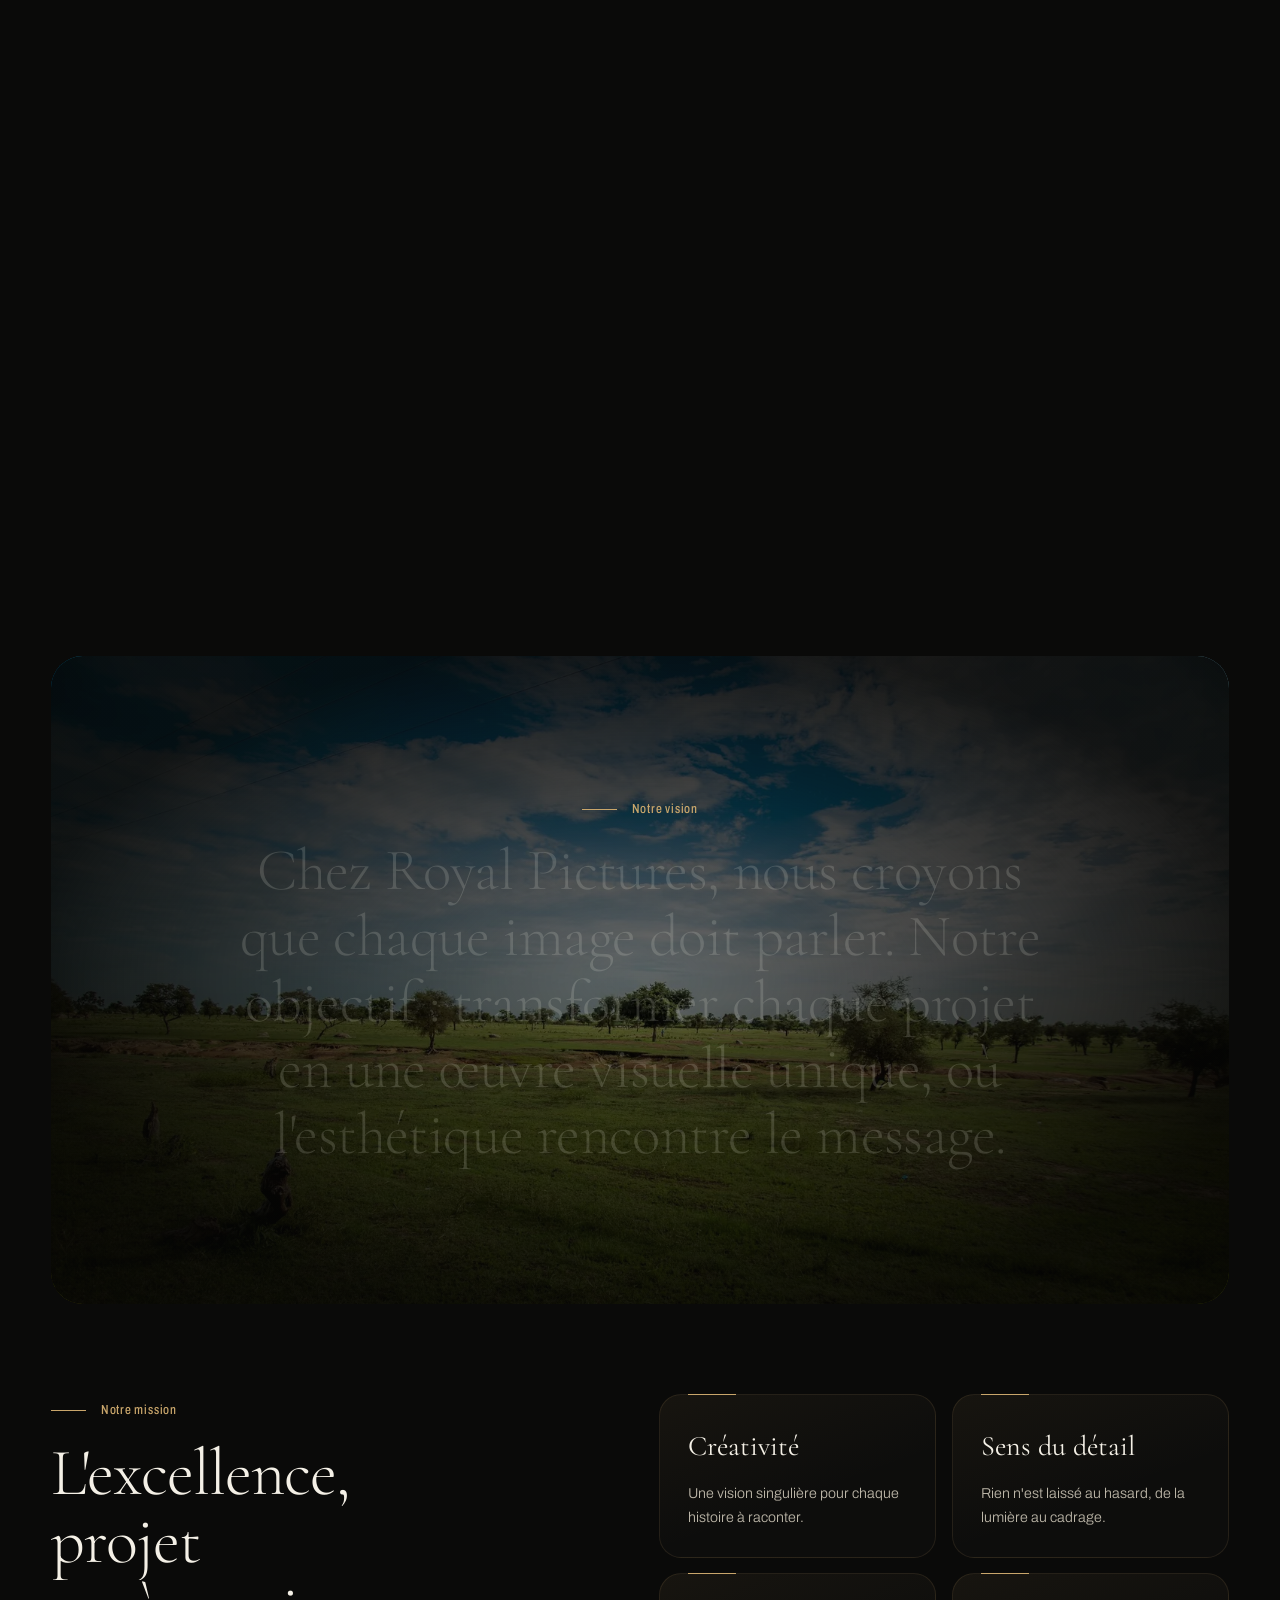
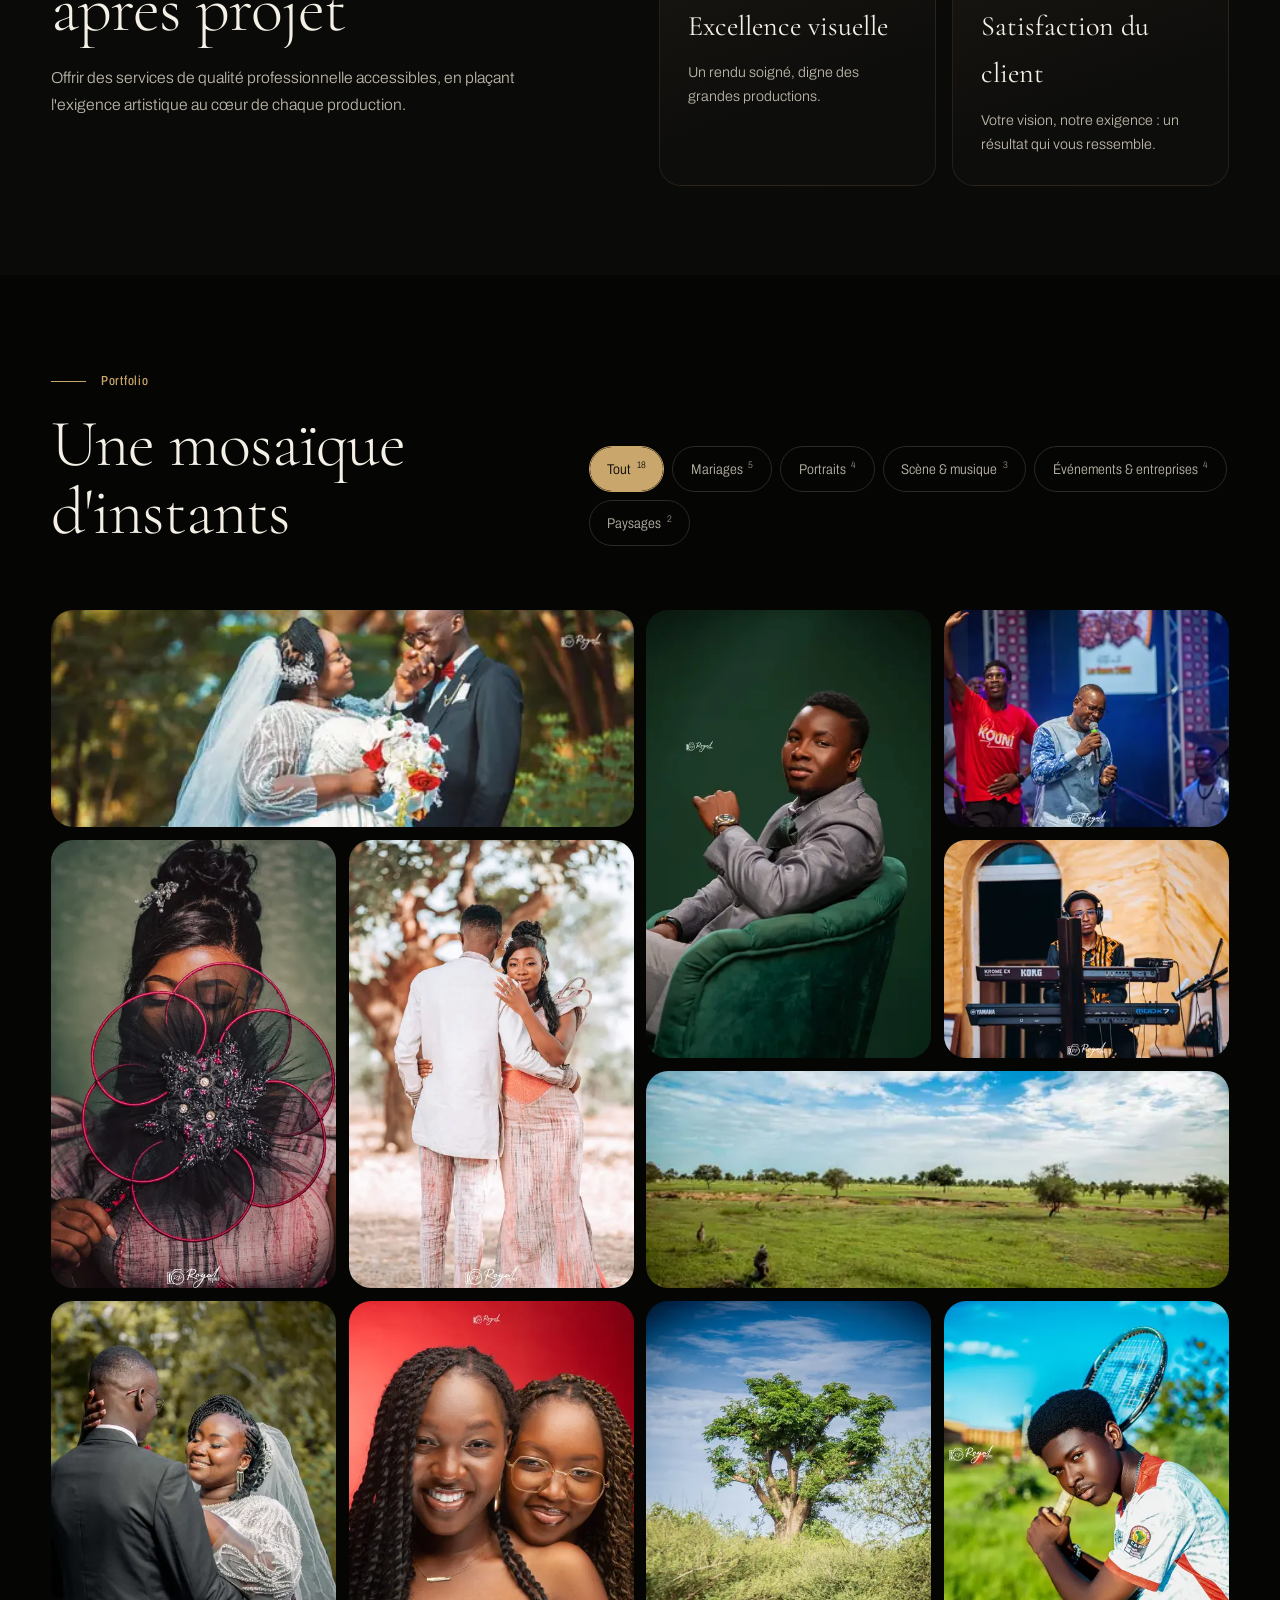
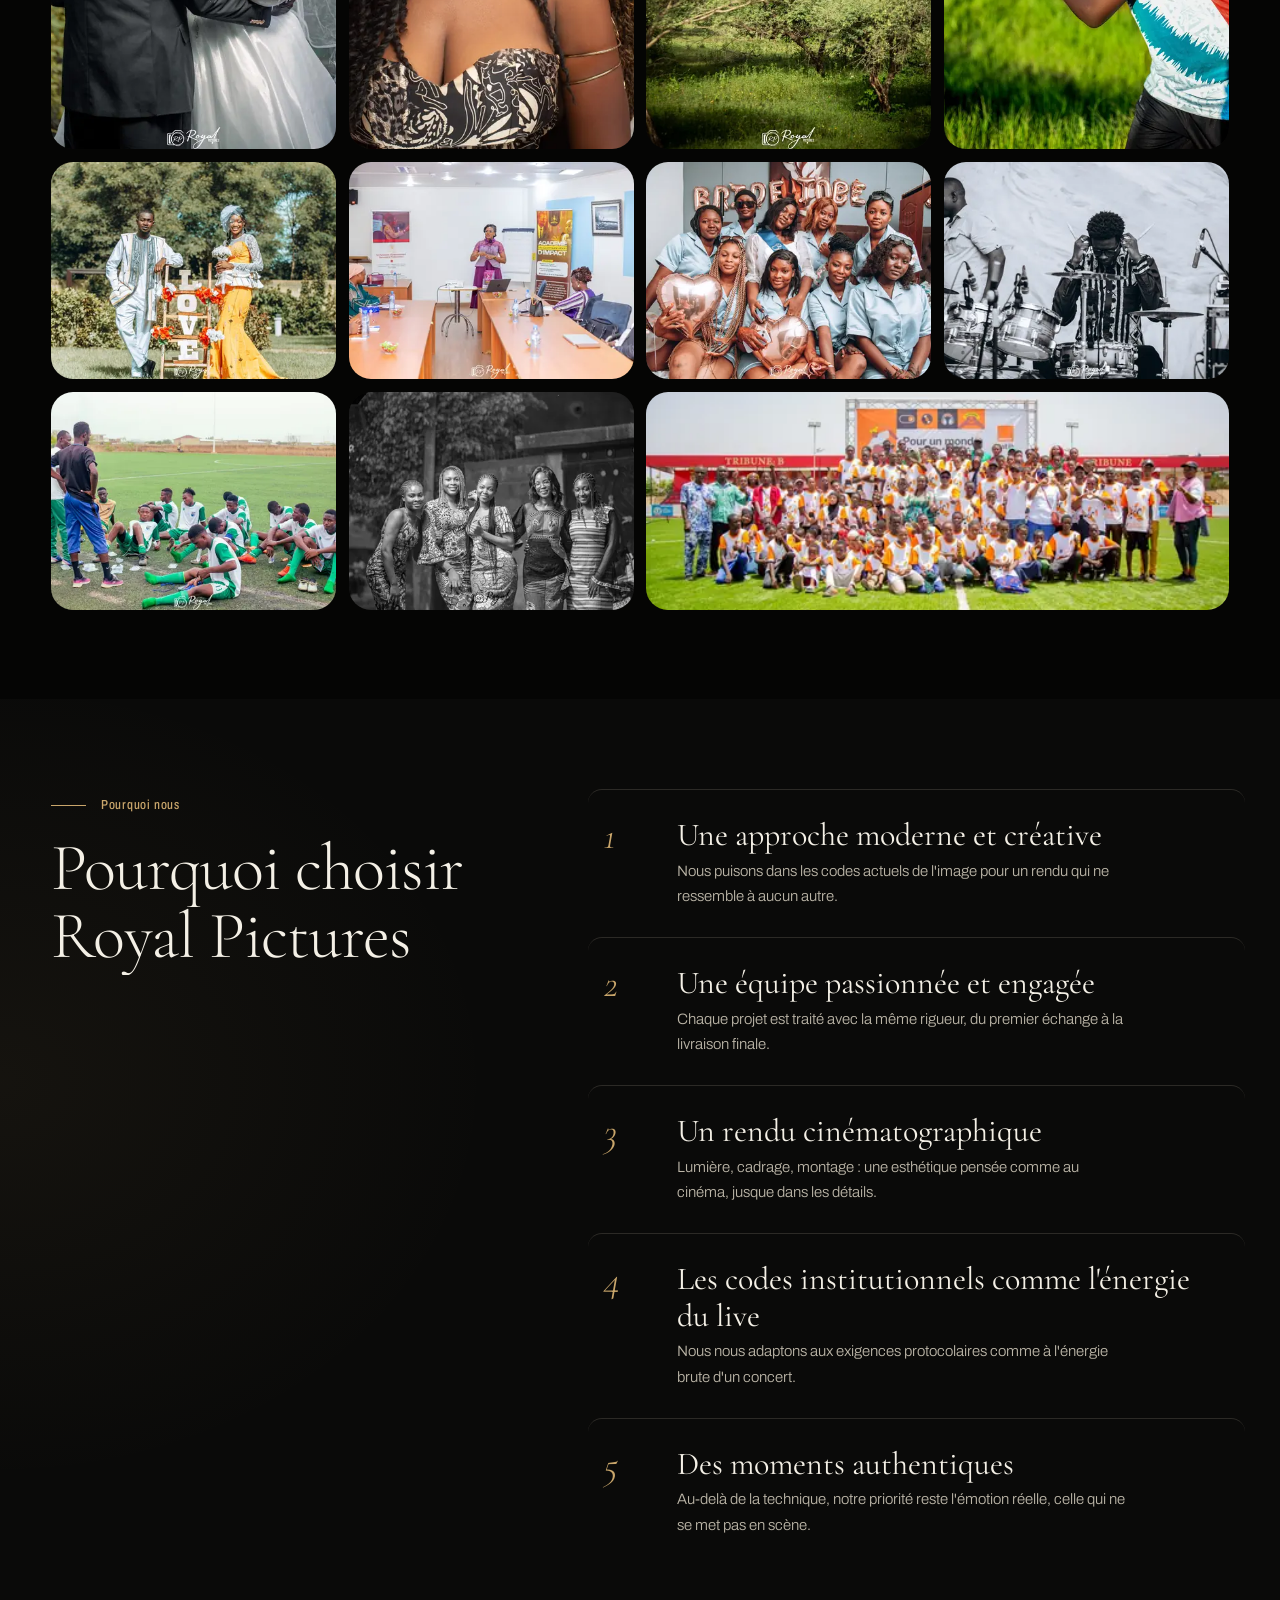
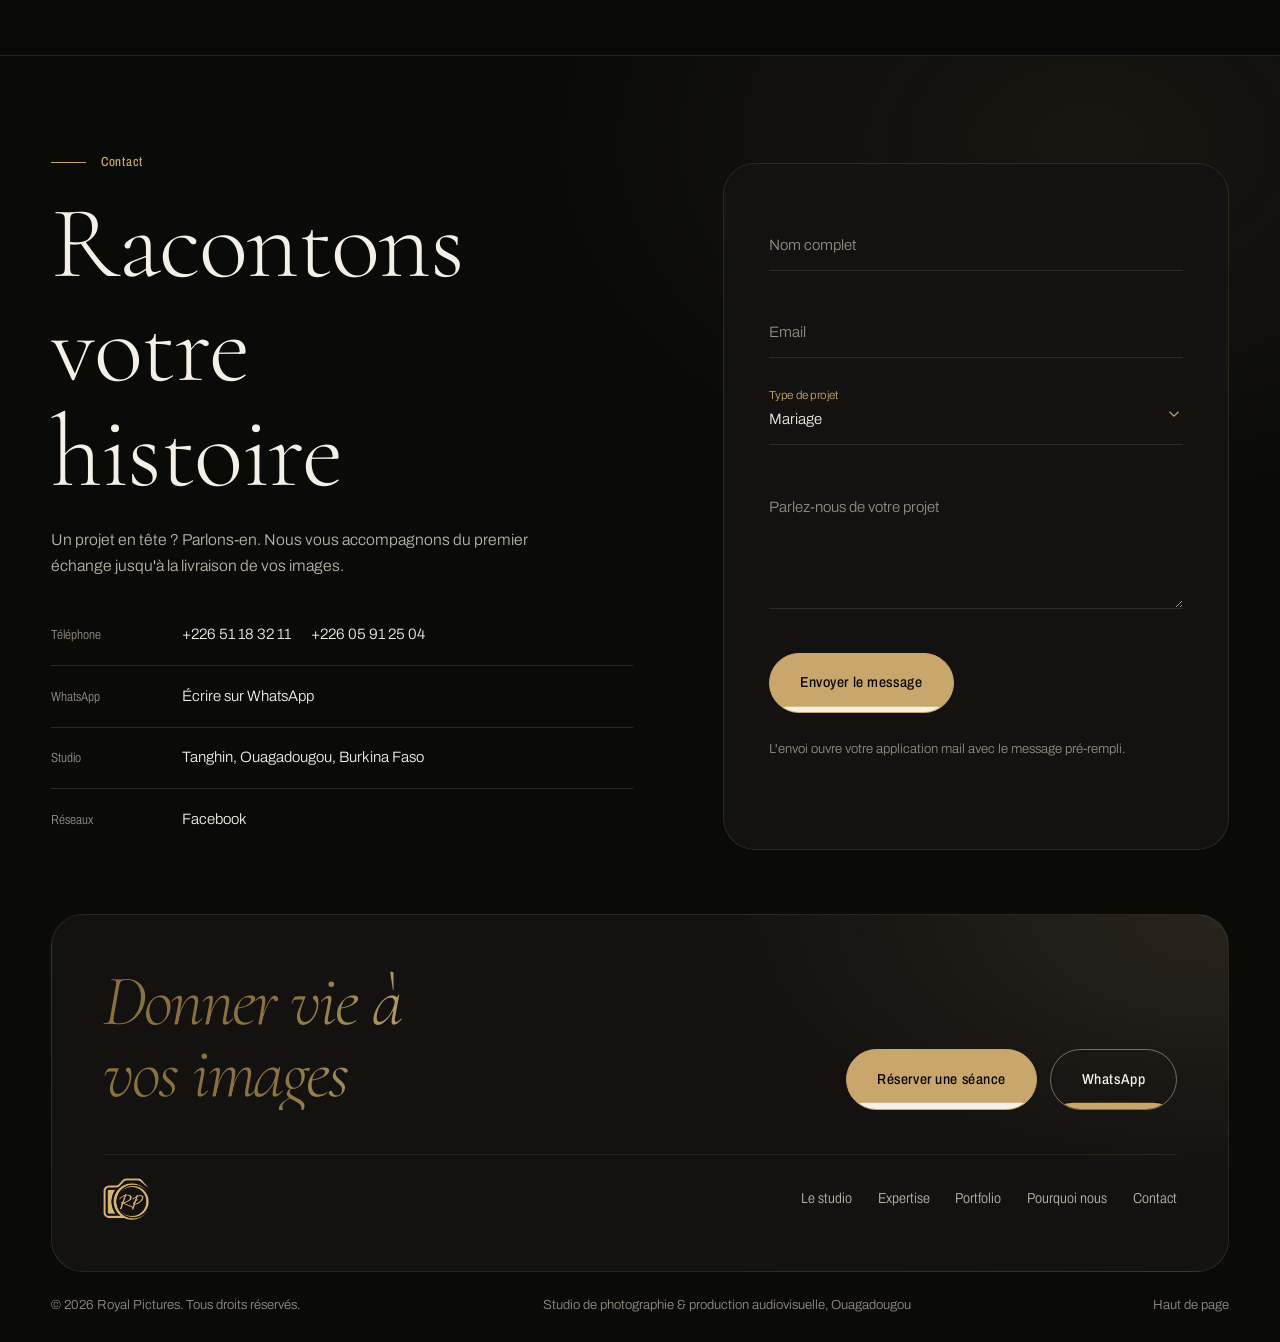
==== commit f05c09ea: "Arrondis, navigation flottante, défilement fluide et footer compact - Défilement fluide avec Lenis 1" ====
--- a/index.html
+++ b/index.html
@@ -356,17 +356,25 @@
 <!-- ============ FOOTER ============ -->
 <footer class="footer">
   <div class="container">
-    <div class="footer__top">
-      <img src="assets/icons/logo-icon-gold.png" alt="" class="footer__icon" width="58" height="53">
-      <ul class="footer__nav">
-        <li><a href="#apropos">Le studio</a></li>
-        <li><a href="#expertise">Expertise</a></li>
-        <li><a href="#portfolio">Portfolio</a></li>
-        <li><a href="#pourquoi">Pourquoi nous</a></li>
-        <li><a href="#contact">Contact</a></li>
-      </ul>
-    </div>
-    <p class="footer__big" aria-label="Royal Pictures">Donner vie à vos images</p>
+    <div class="footer__card">
+      <div class="footer__lead">
+        <p class="footer__big">Donner vie à vos images</p>
+        <div class="footer__actions">
+          <a href="#contact" class="btn btn--gold magnetic"><span>Réserver une séance</span></a>
+          <a href="https://wa.me/22605912504" target="_blank" rel="noopener" class="btn btn--line magnetic"><span>WhatsApp</span></a>
+        </div>
+      </div>
+      <div class="footer__row">
+        <img src="assets/icons/logo-icon-gold.png" alt="" class="footer__icon" width="46" height="42">
+        <ul class="footer__nav">
+          <li><a href="#apropos">Le studio</a></li>
+          <li><a href="#expertise">Expertise</a></li>
+          <li><a href="#portfolio">Portfolio</a></li>
+          <li><a href="#pourquoi">Pourquoi nous</a></li>
+          <li><a href="#contact">Contact</a></li>
+        </ul>
+      </div>
+    </div>
     <div class="footer__bottom">
       <p>© <span id="year"></span> Royal Pictures. Tous droits réservés.</p>
       <p>Studio de photographie &amp; production audiovisuelle, Ouagadougou</p>
@@ -386,6 +394,7 @@
   <button class="lightbox__btn lightbox__close" id="lbClose" aria-label="Fermer"><svg viewBox="0 0 24 24"><path d="M6 6l12 12M18 6L6 18"/></svg></button>
 </div>
 
+<script src="js/vendor/lenis.min.js" defer></script>
 <script src="js/script.js" defer></script>
 </body>
 </html>
--- a/css/style.css
+++ b/css/style.css
@@ -22,6 +22,7 @@
   --ease: cubic-bezier(.22,1,.36,1);
   --ease-io: cubic-bezier(.76,0,.24,1);
   --container: 1320px;
+  --r-xs: 8px; --r-sm: 14px; --r-md: 22px; --r-lg: 32px; --r-pill: 999px;
   --gutter: clamp(1.25rem, 4vw, 3.5rem);
   --section: clamp(3.5rem, 7vw, 6.5rem);
   --nav-h: 92px;
@@ -29,6 +30,10 @@
 
 *,*::before,*::after{ box-sizing:border-box; }
 html{ scroll-behavior:smooth; scroll-padding-top:80px; -webkit-text-size-adjust:100%; }
+html.lenis{ scroll-behavior:auto; }
+html.lenis, html.lenis body{ height:auto; }
+.lenis.lenis-stopped{ overflow:clip; }
+.lenis [data-lenis-prevent]{ overscroll-behavior:contain; }
 body{
   margin:0; background:var(--noir); color:var(--blanc);
   font-family:var(--sans); font-weight:300; font-size:clamp(15px,1.05vw,17px); line-height:1.7;
@@ -520,3 +525,77 @@
 @media (max-width:700px){ .hero__title{ max-width:14ch; text-wrap:balance; } }
 /* barre de navigation alignée sur la grille du contenu, même sur très grand écran */
 .nav{ padding-inline:max(var(--gutter), calc((100% - var(--container)) / 2 + var(--gutter))); }
+
+
+/* =========================================================
+   V4 — arrondis, nav flottante, cartes, footer compact
+   ========================================================= */
+
+/* boutons en pilule */
+.btn, .nav__cta, .filter, .showreel__sound{ border-radius:var(--r-pill); }
+.btn::before{ border-radius:var(--r-pill); transform:translateY(101%) scale(1.2); }
+.btn:hover::before{ border-radius:var(--r-pill); transform:none; }
+.filter::before{ border-radius:var(--r-pill); }
+
+/* navigation : pleine largeur en haut, puis capsule flottante au défilement */
+.nav{ transition:transform .6s var(--ease), background .5s, padding .5s var(--ease), top .6s var(--ease), left .6s var(--ease), right .6s var(--ease), border-radius .6s var(--ease), border-color .5s; border:1px solid transparent; }
+.nav.is-scrolled{
+  top:12px; left:max(12px, calc((100% - var(--container)) / 2 + var(--gutter) / 2)); right:max(12px, calc((100% - var(--container)) / 2 + var(--gutter) / 2));
+  padding:.55rem .6rem .55rem 1.3rem; border-radius:var(--r-pill);
+  background:rgba(19,18,16,.72); border-color:rgba(201,166,107,.18); border-bottom-color:rgba(201,166,107,.18);
+  box-shadow:0 18px 50px -20px rgba(0,0,0,.7);
+}
+.nav.is-scrolled .nav__brand img{ height:34px; }
+.nav.is-hidden{ transform:translateY(calc(-100% - 24px)); }
+.nav.is-scrolled .nav__toggle{ width:40px; height:40px; }
+
+/* hero : s'arrondit et se détache quand on commence à défiler */
+.hero{ clip-path:inset(0 calc(var(--hp,0) * 1.4vw) 0 calc(var(--hp,0) * 1.4vw) round 0 0 calc(var(--hp,0) * 40px) calc(var(--hp,0) * 40px)); }
+
+/* images arrondies */
+.about__media, .about__small{ border-radius:var(--r-lg); }
+.about__small{ border-radius:var(--r-md); }
+.service__thumb{ border-radius:var(--r-sm); }
+.float-img{ border-radius:var(--r-md); box-shadow:0 30px 80px -30px rgba(0,0,0,.8); }
+.showreel__frame{ border-radius:var(--r-lg); clip-path:inset(0 calc(var(--p-inv,1) * 14%) round var(--r-lg)); }
+.reel__img{ border-radius:var(--r-md); }
+.tile{ border-radius:var(--r-md); isolation:isolate; }
+.tile::before, .tile::after{ border-radius:inherit; }
+.lightbox__img{ border-radius:var(--r-md); }
+.marquee{ border-radius:0; }
+
+/* vision : carte arrondie posée sur la page */
+.vision{ margin-inline:var(--gutter); border-radius:var(--r-lg); min-height:72vh; isolation:isolate; }
+@media (min-width:1400px){ .vision{ margin-inline:auto; max-width:calc(var(--container) + 6rem); } }
+
+/* mission : les valeurs deviennent des cartes */
+.mission{ background:transparent; }
+.values{ border-top:0; gap:clamp(.7rem,1.2vw,1rem); }
+.value, .value:nth-child(even), .value:nth-child(odd){
+  padding:clamp(1.4rem,2.2vw,2rem); border:1px solid rgba(201,166,107,.12); border-radius:var(--r-md);
+  background:linear-gradient(160deg, rgba(201,166,107,.07), rgba(255,255,255,.015) 60%); transition:transform .6s var(--ease), border-color .4s, opacity 1s var(--ease);
+}
+.value::before, .value:nth-child(even)::before{ left:clamp(1.4rem,2.2vw,2rem); top:-1px; }
+.value:hover{ transform:translateY(-4px); border-color:rgba(201,166,107,.35); }
+@media (max-width:560px){ .value:nth-child(n){ padding:1.4rem; border-right:1px solid rgba(201,166,107,.12); } }
+
+/* pourquoi : chaque raison se met en relief au survol */
+.why__item{ border-radius:var(--r-sm); padding-inline:1rem; margin-inline:-1rem; transition:opacity .8s ease, background .4s; }
+.why__item:hover{ background:rgba(201,166,107,.05); }
+
+/* contact */
+.contact{ padding-bottom:clamp(2.5rem,5vw,4rem); }
+.form{ border-radius:var(--r-lg); }
+.contact__list li:last-child{ border-bottom:0; }
+
+/* footer compact, en carte */
+.footer{ padding:0 0 1.6rem; background:transparent; }
+.footer__card{ border-radius:var(--r-lg); padding:clamp(1.8rem,4vw,3.2rem); border:1px solid rgba(201,166,107,.14);
+  background:radial-gradient(ellipse 70% 120% at 100% 0%, rgba(201,166,107,.12), transparent 60%), var(--panel); }
+.footer__lead{ display:flex; flex-wrap:wrap; align-items:flex-end; justify-content:space-between; gap:1.5rem 3rem; }
+.footer__big{ font-size:clamp(2.4rem,5.6vw,5.4rem); margin:0; white-space:normal; max-width:12ch; line-height:1; }
+.footer__actions{ display:flex; flex-wrap:wrap; gap:.8rem; }
+.footer__row{ display:flex; justify-content:space-between; align-items:center; gap:1.5rem; flex-wrap:wrap; margin-top:clamp(1.8rem,3.5vw,2.8rem); padding-top:1.4rem; border-top:1px solid rgba(201,166,107,.12); }
+.footer__icon{ width:46px; }
+.footer__bottom{ border-top:0; padding-top:1.4rem; }
+.footer__top{ display:none; }
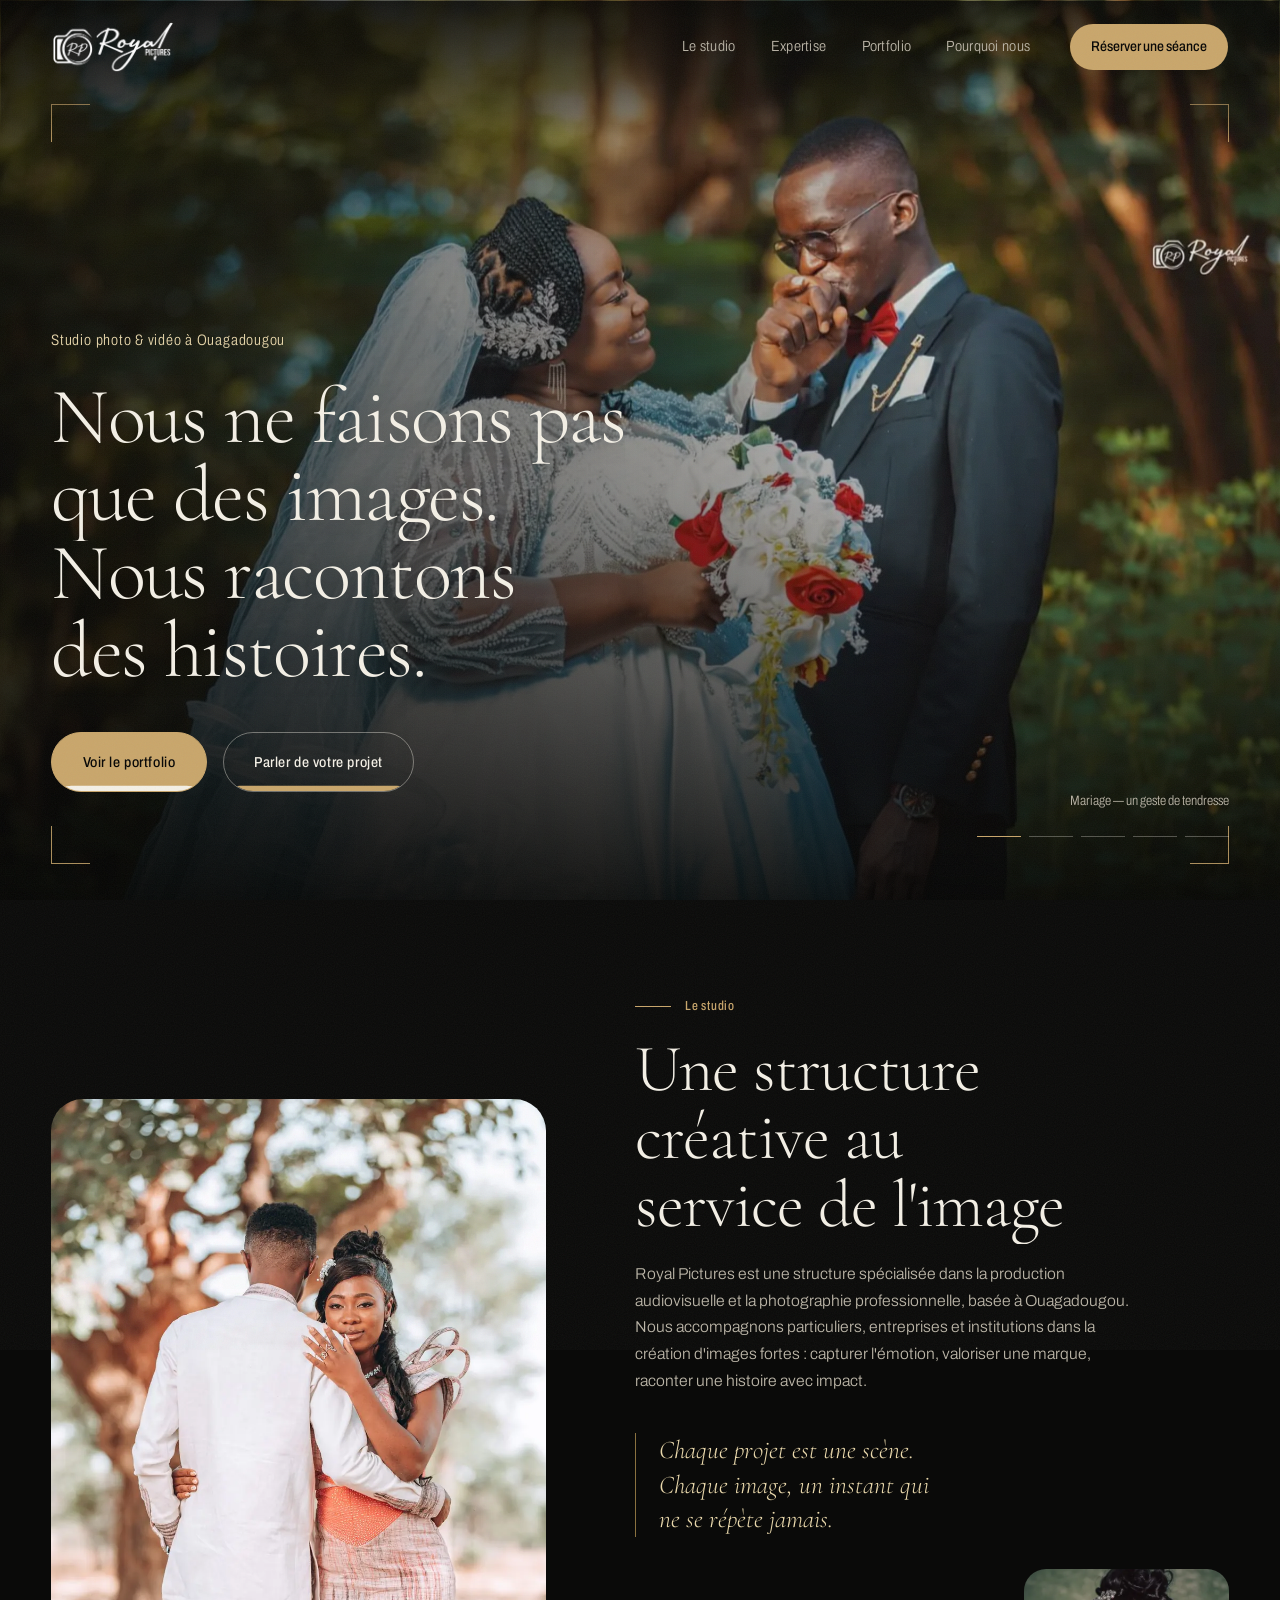
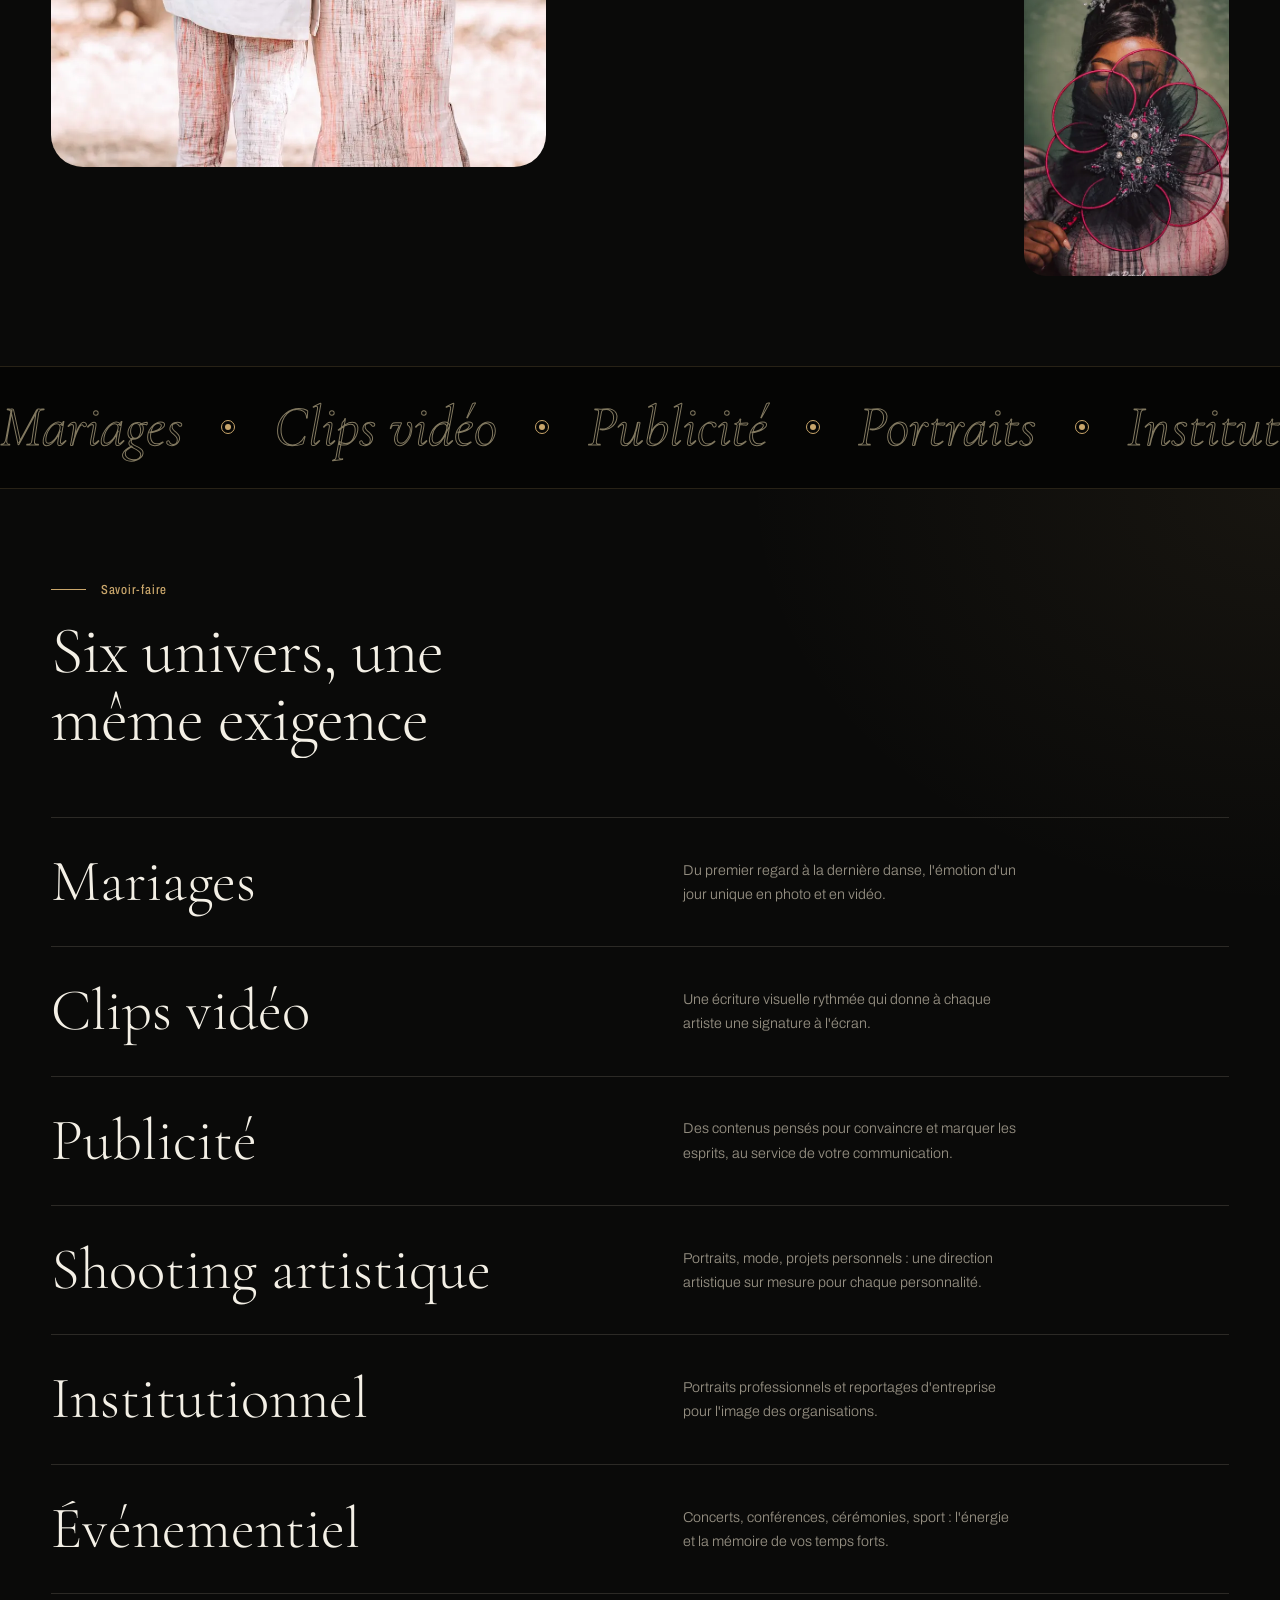
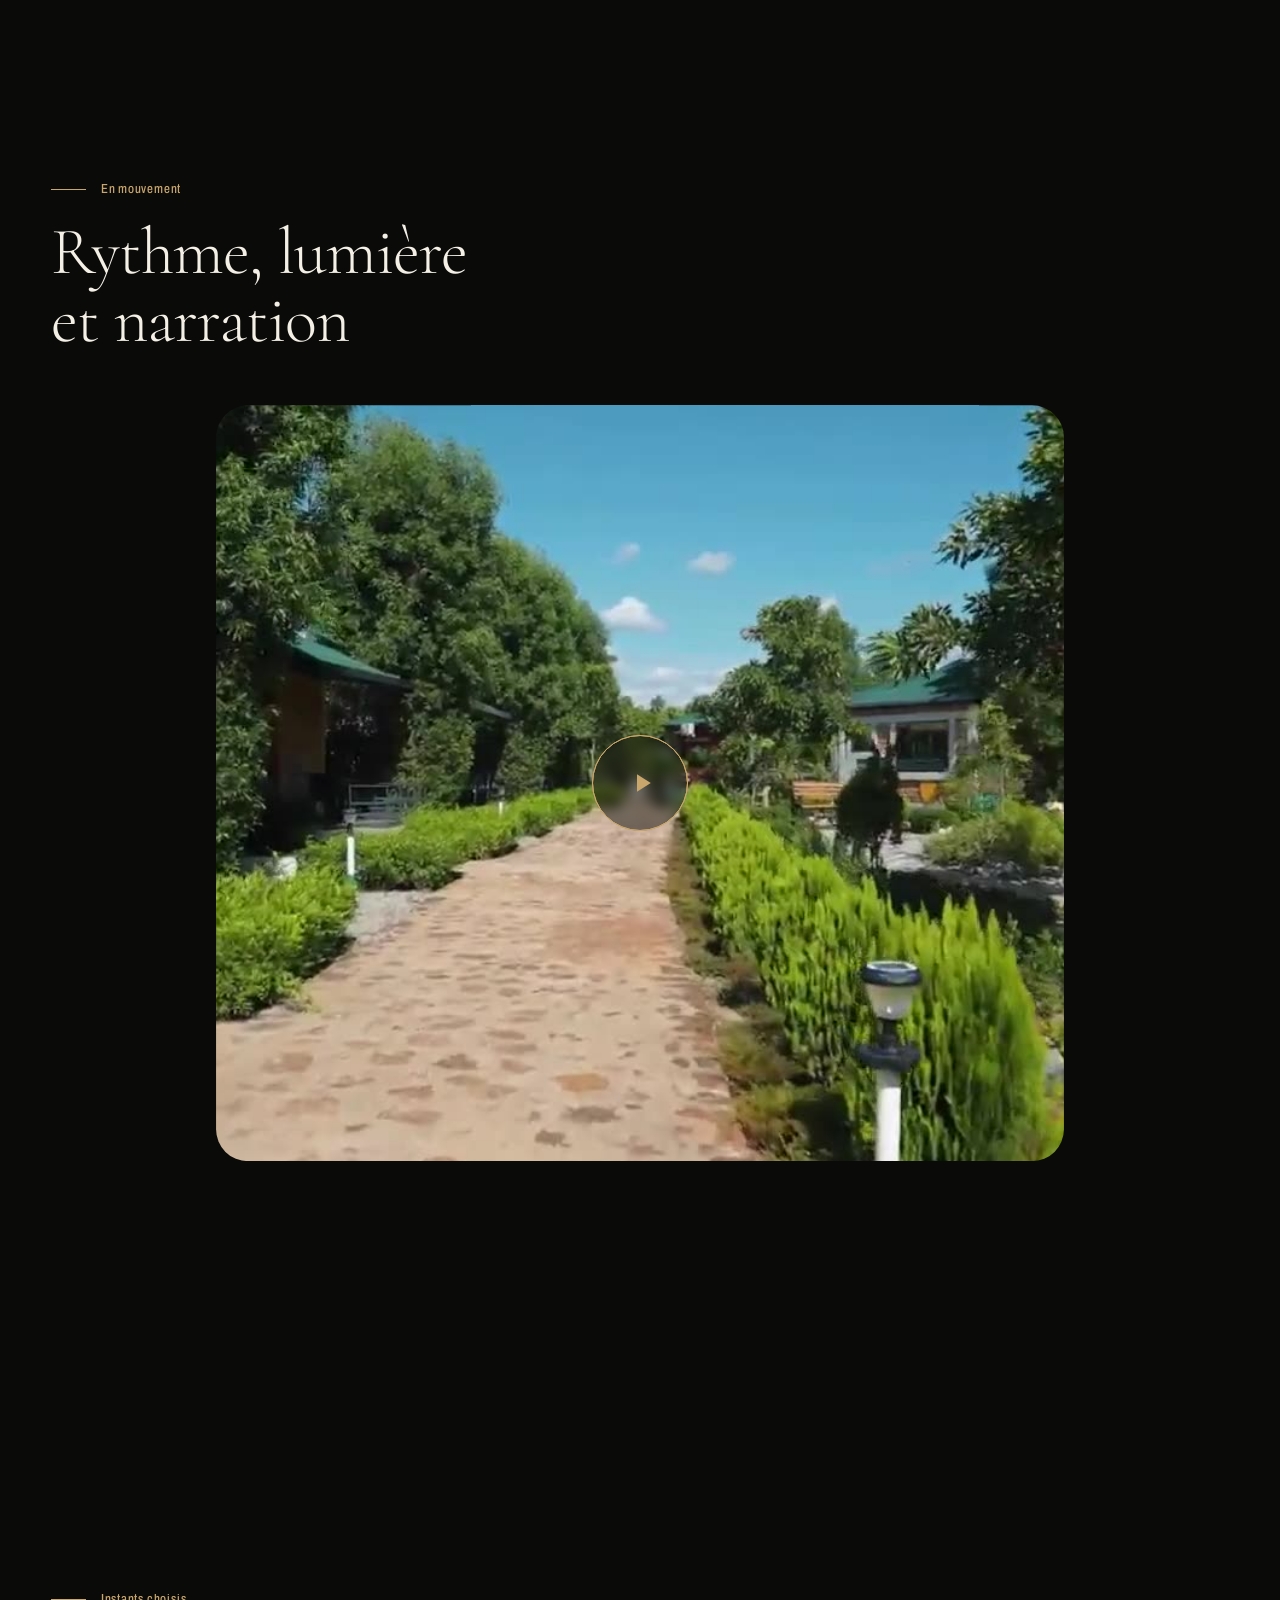
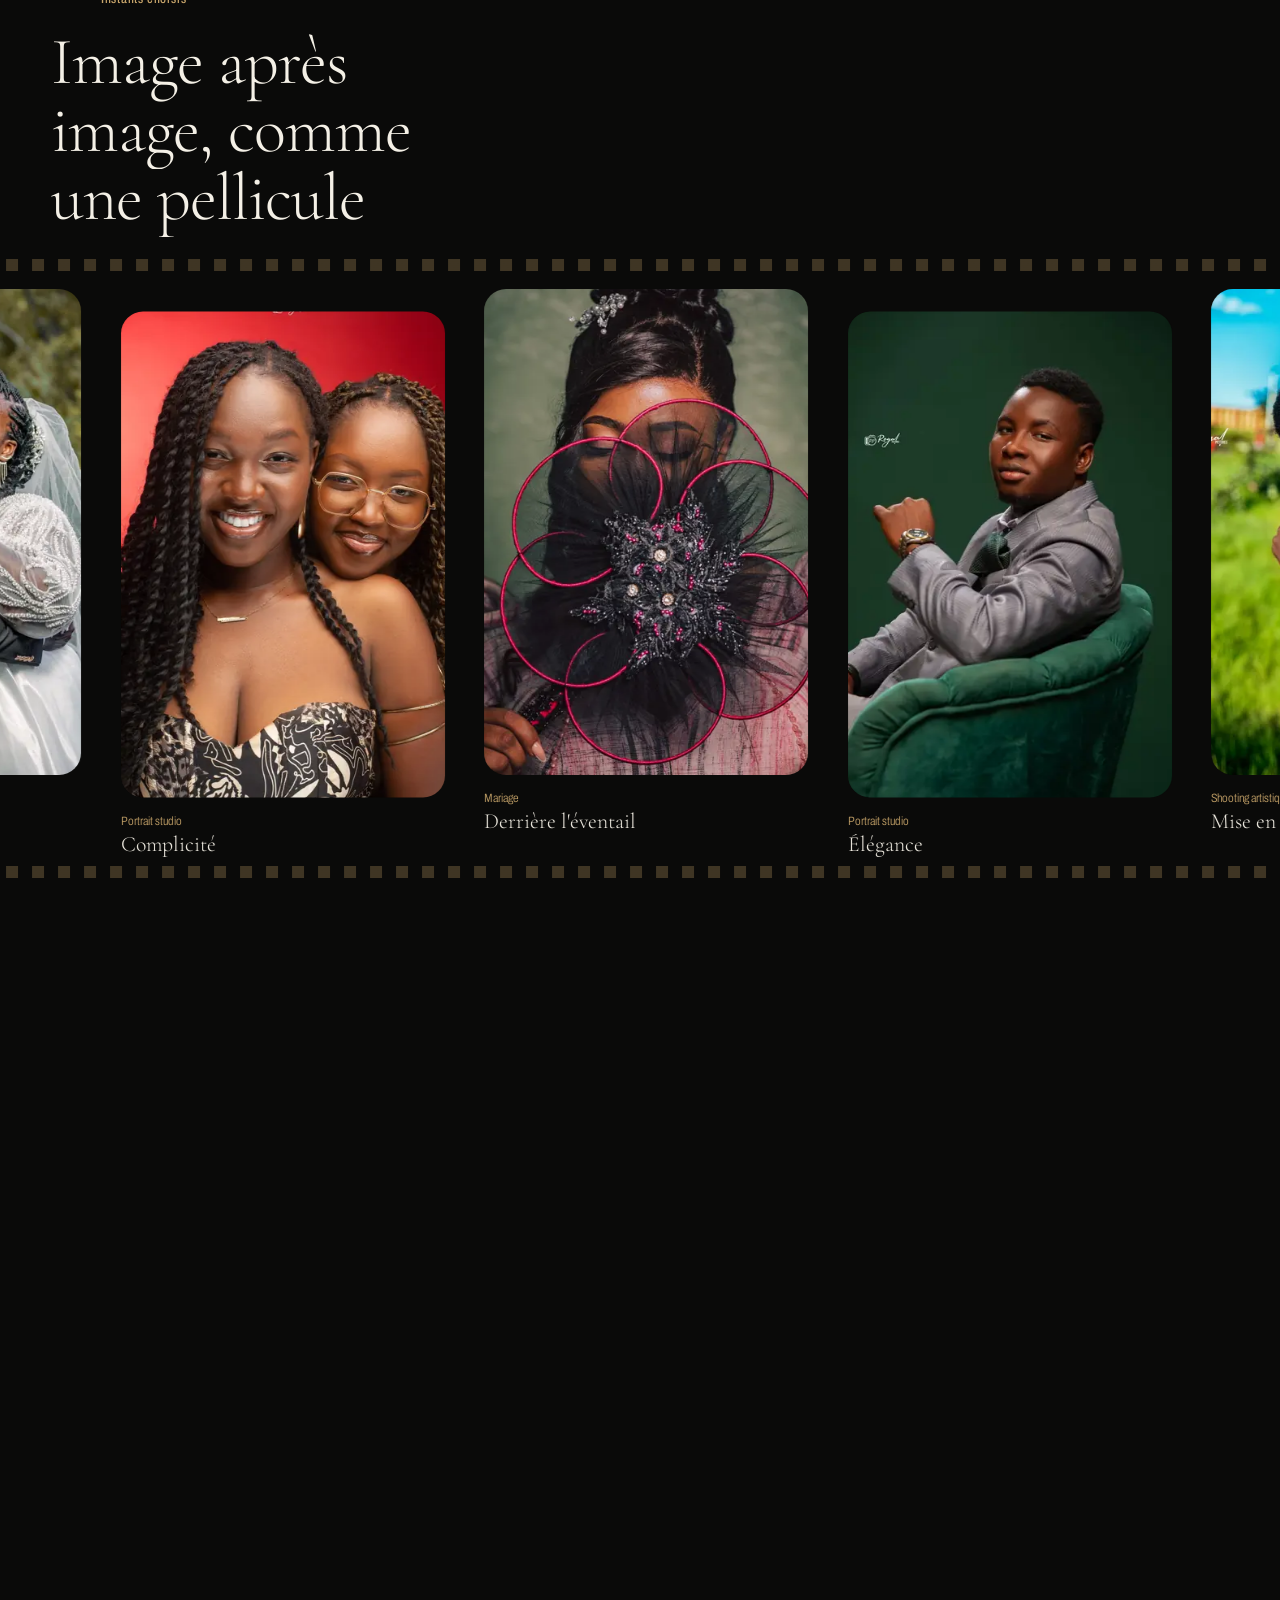
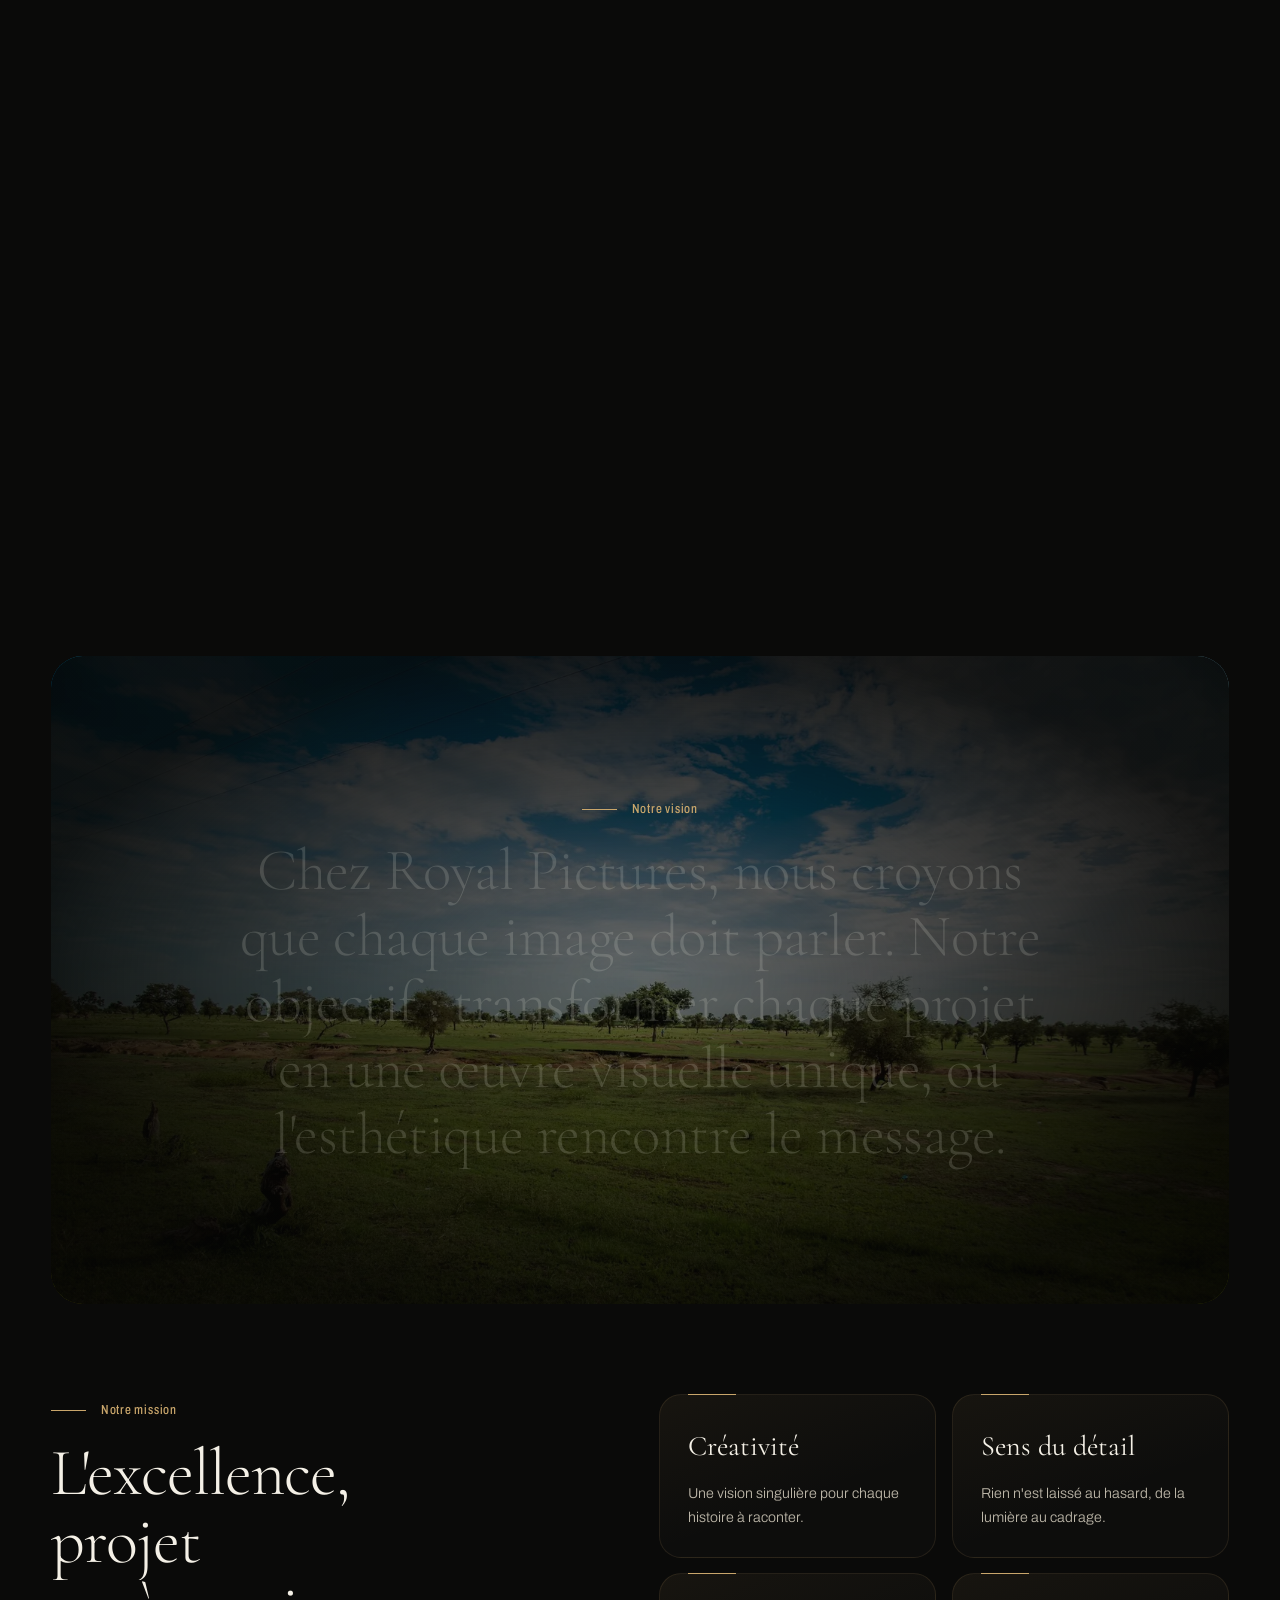
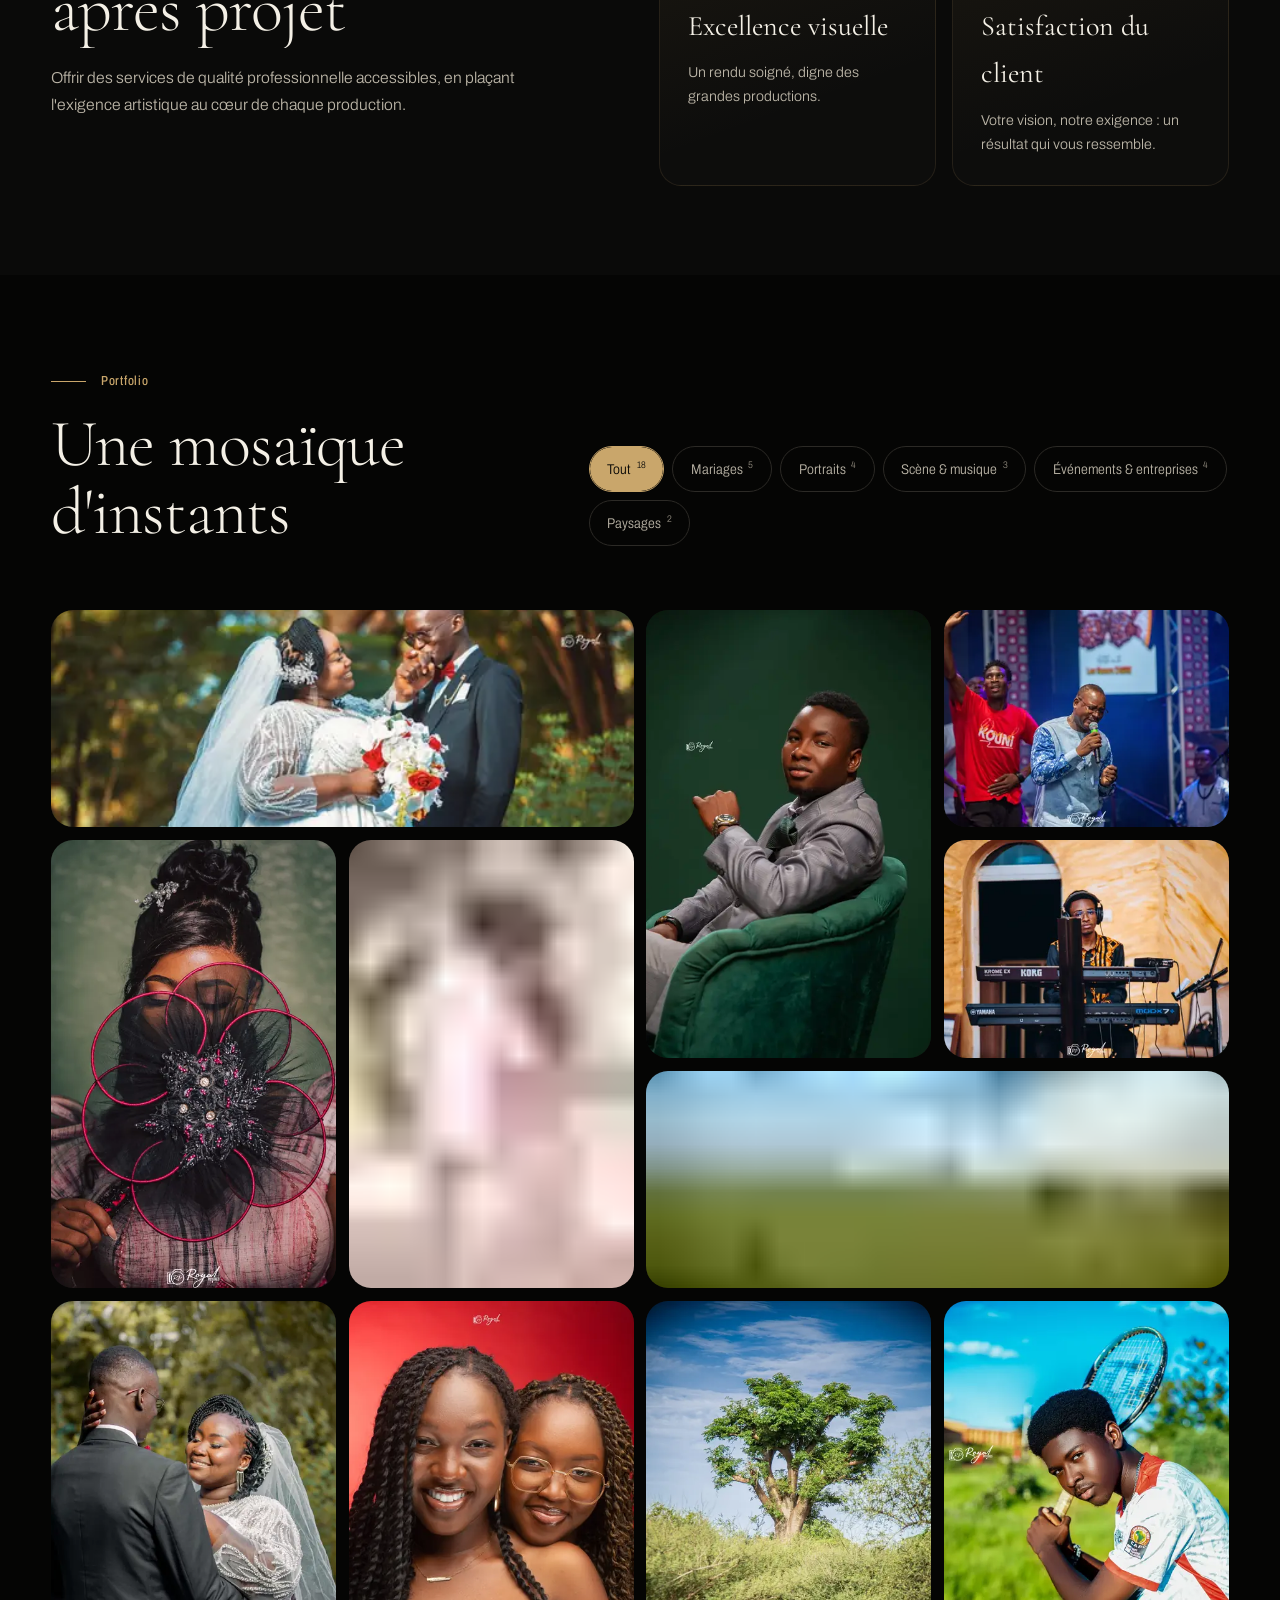
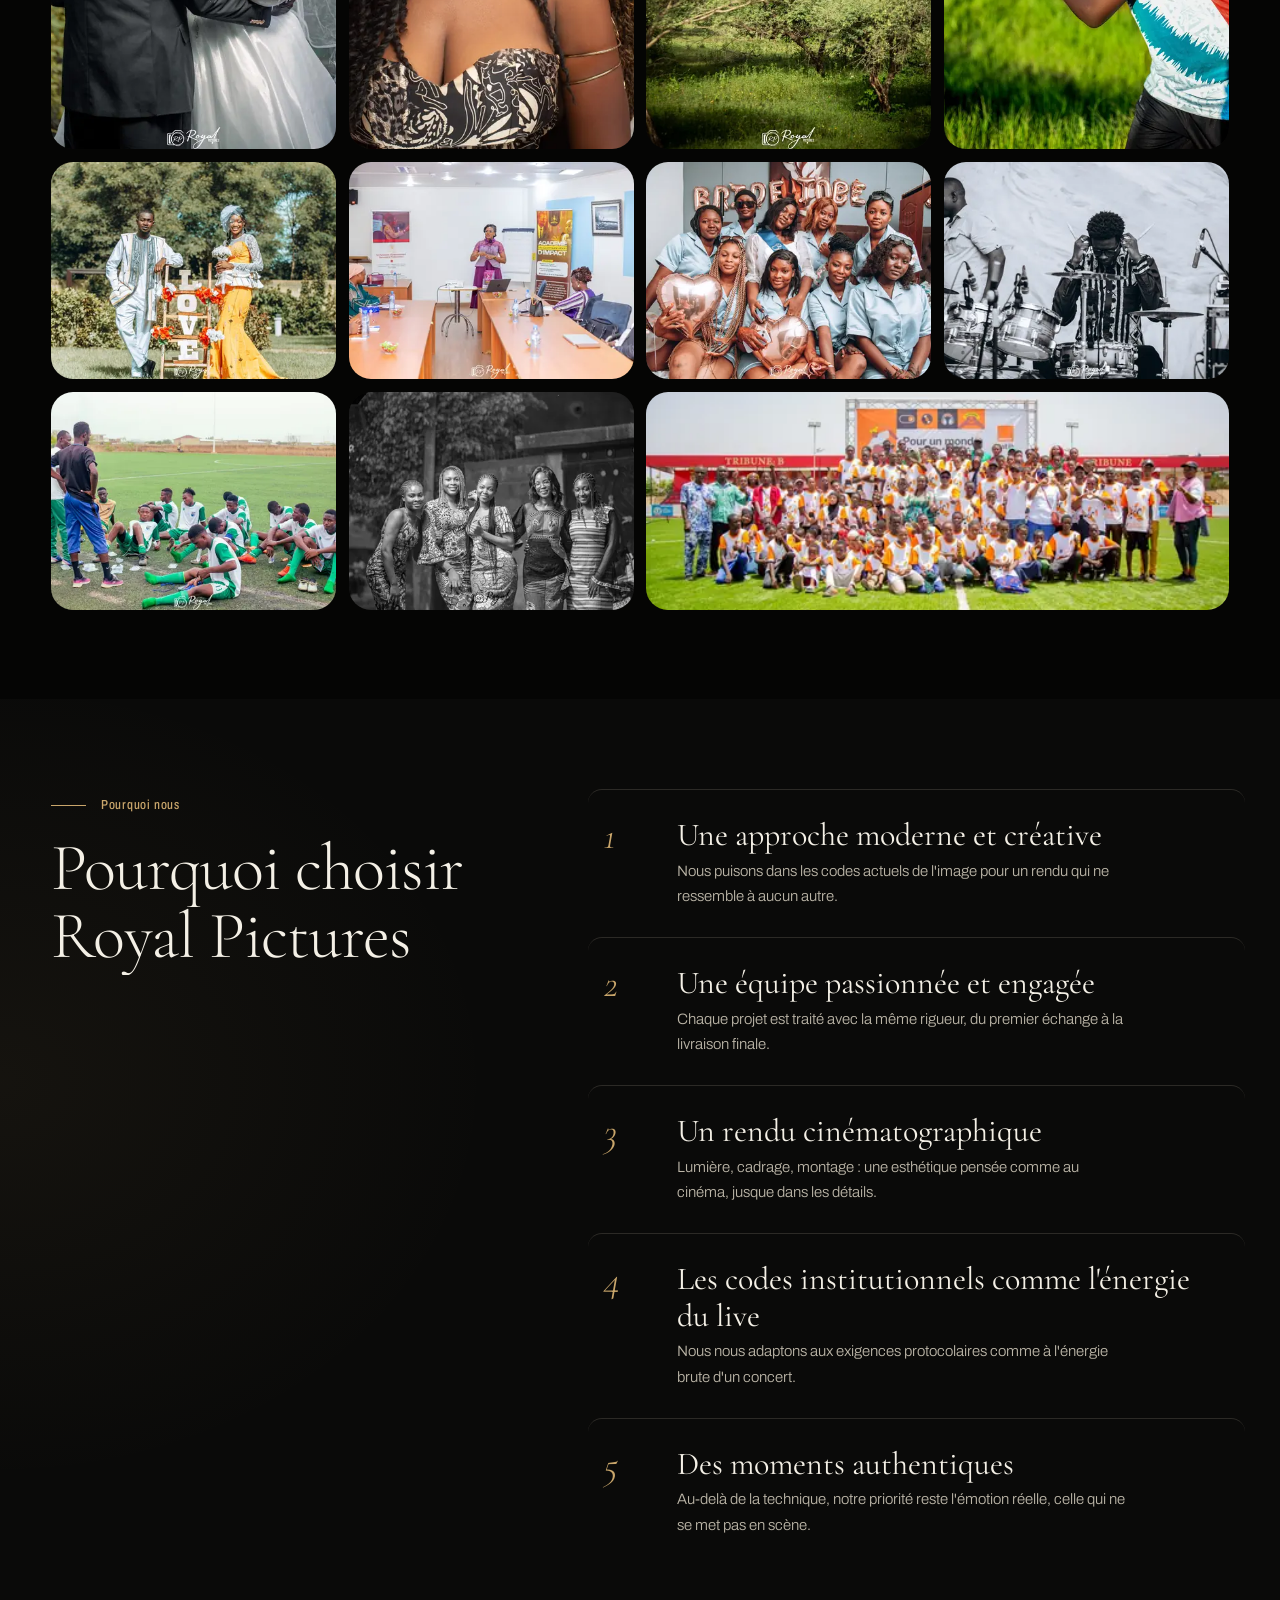
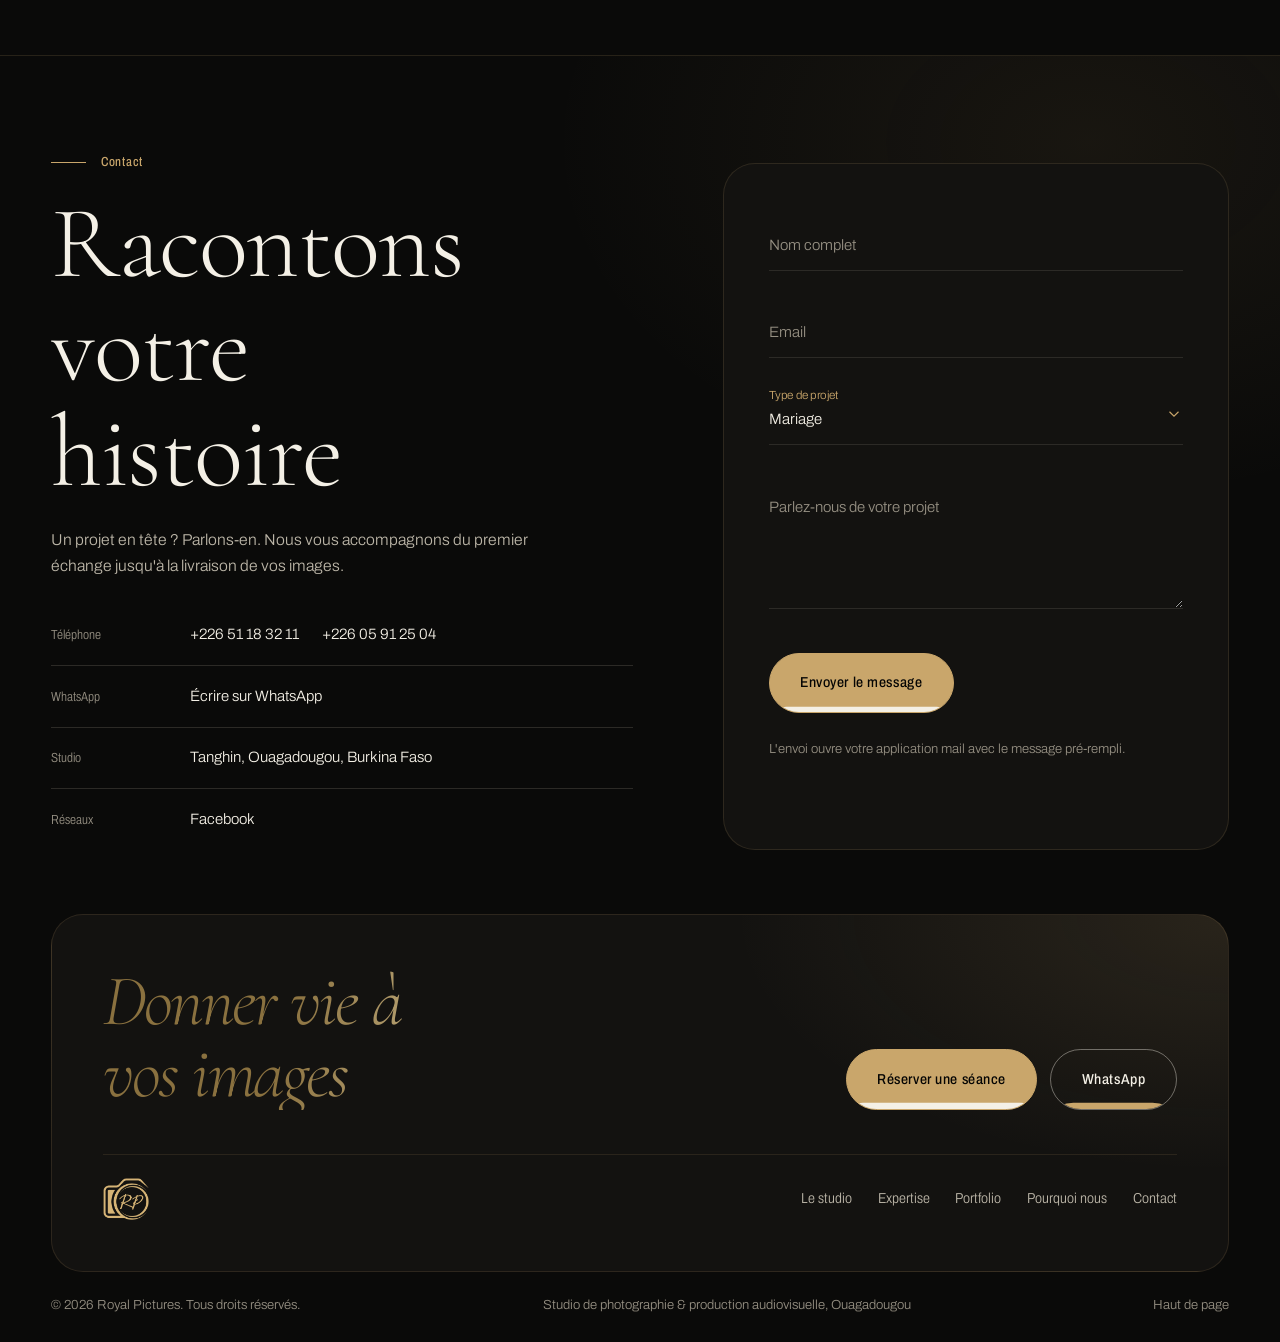
==== commit 10df59ea: "Corrections mobile : vidéo entière et coordonnées alignées - Vidéo : plus de rognage sur téléphone, " ====
--- a/index.html
+++ b/index.html
@@ -319,10 +319,10 @@
       <h2 class="title title--xl" data-split>Racontons votre histoire</h2>
       <p class="lede fade-up">Un projet en tête ? Parlons-en. Nous vous accompagnons du premier échange jusqu'à la livraison de vos images.</p>
       <ul class="contact__list fade-up">
-        <li><span>Téléphone</span><a href="tel:+22651183211">+226 51 18 32 11</a> <a href="tel:+22605912504">+226 05 91 25 04</a></li>
-        <li><span>WhatsApp</span><a href="https://wa.me/22605912504" target="_blank" rel="noopener">Écrire sur WhatsApp</a></li>
-        <li><span>Studio</span>Tanghin, Ouagadougou, Burkina Faso</li>
-        <li><span>Réseaux</span><a href="https://www.facebook.com/share/1AdeARZ5Bo/?mibextid=wwXIfr" target="_blank" rel="noopener">Facebook</a></li>
+        <li><span class="contact__lbl">Téléphone</span><span class="contact__val"><a href="tel:+22651183211">+226 51 18 32 11</a><a href="tel:+22605912504">+226 05 91 25 04</a></span></li>
+        <li><span class="contact__lbl">WhatsApp</span><span class="contact__val"><a href="https://wa.me/22605912504" target="_blank" rel="noopener">Écrire sur WhatsApp</a></span></li>
+        <li><span class="contact__lbl">Studio</span><span class="contact__val">Tanghin, Ouagadougou, Burkina Faso</span></li>
+        <li><span class="contact__lbl">Réseaux</span><span class="contact__val"><a href="https://www.facebook.com/share/1AdeARZ5Bo/?mibextid=wwXIfr" target="_blank" rel="noopener">Facebook</a></span></li>
       </ul>
     </div>
 
--- a/css/style.css
+++ b/css/style.css
@@ -599,3 +599,31 @@
 .footer__icon{ width:46px; }
 .footer__bottom{ border-top:0; padding-top:1.4rem; }
 .footer__top{ display:none; }
+
+
+/* =========================================================
+   V5 — corrections téléphone
+   ========================================================= */
+/* contact : libellé + valeurs alignés sur une grille */
+.contact__list li{ display:grid; grid-template-columns:7.5rem 1fr; gap:.25rem 1.2rem; align-items:baseline; }
+.contact__list .contact__lbl{ width:auto; font-stretch:80%; font-size:.82rem; color:var(--gris); }
+.contact__val{ display:flex; flex-wrap:wrap; gap:.2rem 1.4rem; }
+.contact__list a:hover{ background-size:0 1px; color:inherit; }
+@media (hover:hover){ .contact__list a:hover{ background-size:100% 1px; color:var(--or-clair); } }
+@media (max-width:560px){
+  .contact__list li{ grid-template-columns:1fr; }
+  .contact__val{ flex-direction:column; font-size:1.05rem; }
+}
+
+/* vidéo : sur téléphone, pas d'effet d'élargissement, cadre entier */
+@media (max-width:700px){
+  .showreel__frame{ clip-path:inset(0 round var(--r-md)); border-radius:var(--r-md); width:calc(100% - 2 * var(--gutter)); }
+  .showreel__video{ transform:none; }
+  .showreel__sound{ right:.8rem; bottom:.8rem; padding:.55rem .9rem; font-size:.8rem; }
+  .showreel__play{ width:72px; height:72px; margin:-36px 0 0 -36px; }
+  .showreel__play svg{ width:24px; height:24px; }
+  .reel__track{ padding-block:22px 30px; }
+  .reel__track::before, .reel__track::after{ height:7px; background:repeating-linear-gradient(90deg, transparent 0 9px, rgba(201,166,107,.28) 9px 17px); }
+}
+.contact__list .contact__val{ width:auto; font-stretch:100%; font-size:inherit; color:var(--blanc); }
+@media (max-width:560px){ .contact__list .contact__val{ font-size:1.05rem; } }
